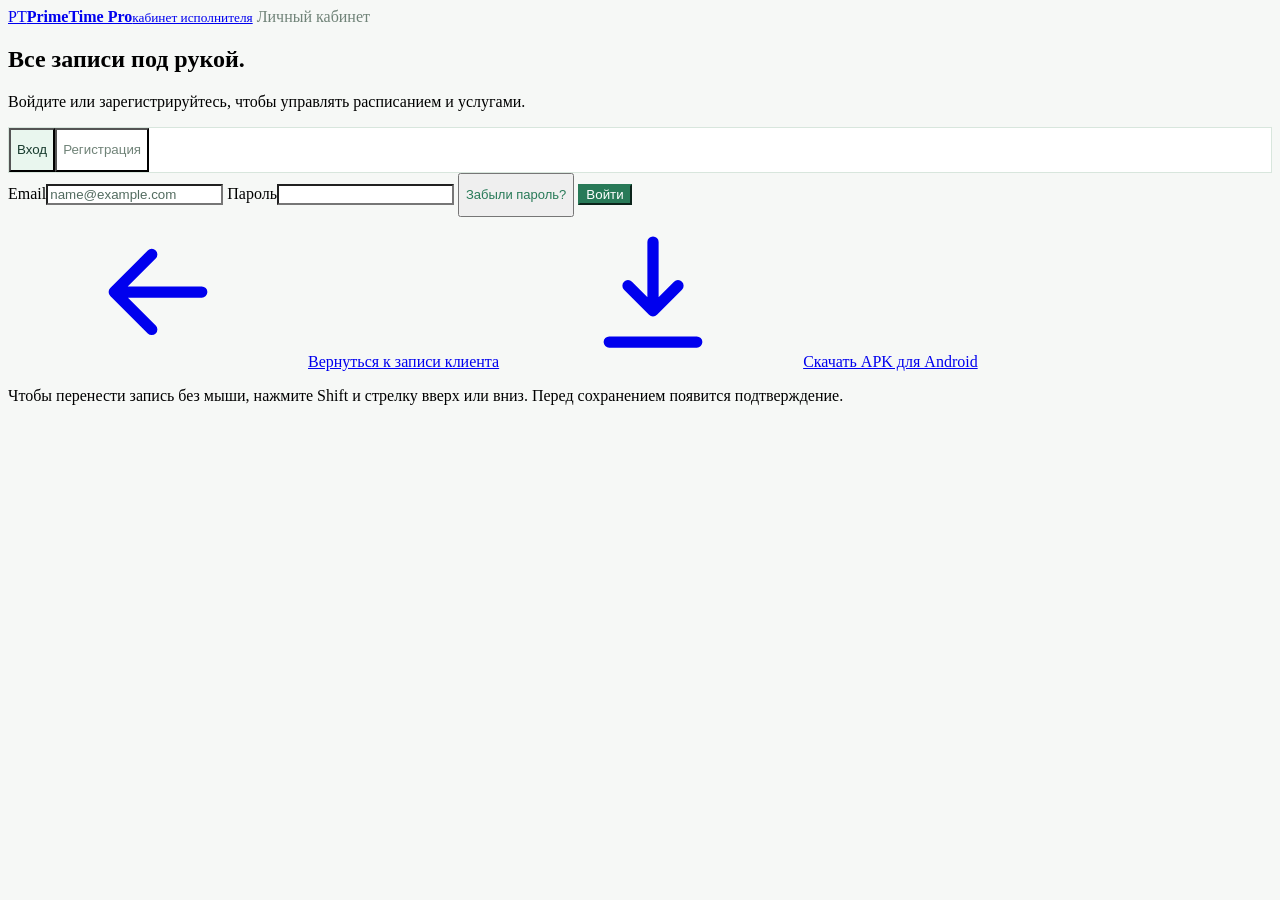
==== index.html @ a37f5227 "feat: publish independent PrimeTime Pro site" ====
<!doctype html>
<html lang="ru" class="requires-top-level provider-booting">
<head>
  <meta charset="utf-8">
  <meta name="viewport" content="width=device-width, initial-scale=1, viewport-fit=cover">
  <meta name="theme-color" content="#153c2c">
  <meta name="referrer" content="no-referrer">
  <meta http-equiv="Content-Security-Policy" content="default-src 'self'; script-src 'self'; connect-src 'self' https://cawexmmrqjvothcbgjxr.supabase.co wss://cawexmmrqjvothcbgjxr.supabase.co; img-src 'self' data: blob: https:; style-src 'self' 'unsafe-inline'; font-src 'self'; object-src 'none'; base-uri 'self'; form-action 'self'; worker-src 'self'; upgrade-insecure-requests">
  <meta name="description" content="Кабинет исполнителя онлайн-записи PrimeTime Pro.">
  <meta property="og:title" content="PrimeTime Pro — кабинет исполнителя">
  <meta property="og:description" content="Управляйте услугами, расписанием и записями клиентов.">
  <meta property="og:type" content="website">
  <meta property="og:image" content="https://primetime-pro.github.io/provider-og.png?v=1">
  <meta name="twitter:card" content="summary_large_image">
  <meta name="twitter:image" content="https://primetime-pro.github.io/provider-og.png?v=1">
  <title>PrimeTime Pro — кабинет исполнителя</title>
  <link rel="icon" href="provider-icon.svg?v=811" type="image/svg+xml">
  <link rel="manifest" href="manifest.webmanifest?v=1" type="application/manifest+json">
  <link rel="apple-touch-icon" href="provider-icon-192.png?v=811">
  <script src="pwa-install.js?v=811"></script>
  <meta name="mobile-web-app-capable" content="yes">
  <meta name="apple-mobile-web-app-capable" content="yes">
  <meta name="apple-mobile-web-app-title" content="PrimeTime Pro">
  <meta name="apple-mobile-web-app-status-bar-style" content="default">
  <link rel="stylesheet" href="styles.css?v=821">
  <link rel="stylesheet" href="messages-center.css?v=811">
  <link rel="stylesheet" href="finance-center.css?v=811">
  <link rel="stylesheet" href="utm-funnel.css?v=811">
  <link rel="stylesheet" href="onboarding.css?v=811">
  <link rel="stylesheet" href="service-presets.css?v=811">
  <link rel="stylesheet" href="visitor-presence.css?v=811">
  <link rel="stylesheet" href="subscription-pricing.css?v=811">
  <link rel="stylesheet" href="provider-theme-loft-modern.css?v=811">
  <link rel="stylesheet" href="provider-themes-signature.css?v=811">
  <link rel="stylesheet" href="provider-themes-calm.css?v=811">
  <link rel="stylesheet" href="provider-layout-responsive.css?v=811">
  <link rel="stylesheet" href="provider-ux.css?v=821">
  <link rel="stylesheet" href="provider-service-actions.css?v=811">
  <link rel="stylesheet" href="provider-header.css?v=811">
  <link rel="stylesheet" href="client-themes.css?v=811">
  <link rel="stylesheet" href="provider-themes-wildlife.css?v=811">
  <link rel="stylesheet" href="settings-nav-scroll.css?v=811">
  <link rel="stylesheet" href="settings-smart-search.css?v=811">
  <link rel="stylesheet" href="provider-help-workspace.css?v=811">
  <link rel="stylesheet" href="contextual-help.css?v=811">
  <link rel="stylesheet" href="settings-mobile-minimalism.css?v=811">
  <template data-provider-feature="share"><link rel="stylesheet" href="free-slots-compact.css?v=811"></template>
  <link rel="stylesheet" href="client-records.css?v=811">
  <link rel="stylesheet" href="benefit-lifecycle.css?v=811">
  <link rel="stylesheet" href="provider-integrations.css?v=811">
  <link rel="stylesheet" href="client-results.css?v=811">
  <template data-provider-feature="scanner"><link rel="stylesheet" href="code-scanner.css?v=811"></template>
  <link rel="stylesheet" href="provider-theme-noir-safari.css?v=811">
</head>
<body class="provider-body">
  <div class="ambient ambient-left"></div><div class="ambient ambient-right"></div>
  <section class="provider-boot-screen" id="providerBoot" role="status" aria-live="polite" aria-label="Открываем кабинет">
    <span class="provider-boot-mark" aria-hidden="true">PT</span>
    <strong>Открываем кабинет</strong>
    <small>Проверяем безопасный вход…</small>
    <i aria-hidden="true"></i>
  </section>

  <main class="provider-main">
    <section class="auth-card" id="authCard" hidden>
      <a class="brand" href="./" aria-label="PrimeTime Pro — кабинет исполнителя"><span class="brand-mark">PT</span><span><strong>PrimeTime Pro</strong><small>кабинет исполнителя</small></span></a>
      <span class="status" id="authBadge"><i></i> Личный кабинет</span>
      <h1 id="authTitle">Все записи под рукой.</h1>
      <p id="authDescription">Войдите или зарегистрируйтесь, чтобы управлять расписанием и услугами.</p>
      <div class="auth-tabs" id="authTabs"><button class="active" type="button" data-auth-tab="login">Вход</button><button type="button" data-auth-tab="signup">Регистрация</button></div>
      <form id="loginForm" class="auth-form" aria-labelledby="authTitle" aria-describedby="authDescription loginError">
        <label>Email<input id="loginEmail" type="email" autocomplete="email" placeholder="name@example.com" aria-describedby="loginError" required></label>
        <label>Пароль<input id="loginPassword" type="password" autocomplete="current-password" minlength="6" aria-describedby="loginError" required></label>
        <button class="forgot-password-button" id="forgotPasswordButton" type="button">Забыли пароль?</button>
        <p class="form-error" id="loginError" role="alert" aria-atomic="true" hidden></p><button class="primary" type="submit">Войти</button>
        <div id="providerSocialOptions" hidden>
        <div class="auth-divider"><span>или через</span></div>
        <div class="social-auth-buttons" aria-label="Вход через внешний аккаунт">
          <button class="social-auth-button social-auth-telegram" type="button" data-social-auth-login data-social-auth-provider="telegram" disabled><span class="social-auth-mark">➤</span><strong>Telegram</strong><small data-social-auth-state>Не подключён</small></button>
          <button class="social-auth-button social-auth-vk" type="button" data-social-auth-login data-social-auth-provider="vk" disabled><span class="social-auth-mark">VK</span><strong>VK ID</strong><small data-social-auth-state>Не подключён</small></button>
          <button class="social-auth-button social-auth-yandex" type="button" data-social-auth-login data-social-auth-provider="yandex" disabled><span class="social-auth-mark">Я</span><strong>Яндекс ID</strong><small data-social-auth-state>Не подключён</small></button>
        </div>
        <p class="social-auth-hint" id="providerSocialAuthStatus">Перед первым входом привяжите нужный аккаунт в настройках кабинета.</p>
        </div>
        <div id="providerPhoneOptions" hidden>
        <div class="auth-divider"><span>или по номеру</span></div>
        <button class="auth-phone-button" id="showPhoneLoginButton" type="button" disabled>Проверяем вход по SMS…</button>
        </div>
      </form>
      <form id="providerPhoneLoginForm" class="auth-form phone-auth-form" hidden novalidate>
        <label>Номер телефона<input id="providerLoginPhone" type="tel" inputmode="tel" autocomplete="tel" placeholder="+7 (___) ___-__-__" maxlength="18" required></label>
        <div id="providerLoginCodeStep" hidden>
          <label>Код из SMS<input id="providerLoginCode" type="text" inputmode="numeric" autocomplete="one-time-code" pattern="[0-9]*" maxlength="6" placeholder="6 цифр" required></label>
          <p class="phone-auth-note" id="providerLoginSentTo"></p>
          <div class="phone-auth-actions"><button id="providerLoginResend" type="button">Отправить ещё раз</button><button id="providerLoginChangePhone" type="button">Изменить номер</button></div>
        </div>
        <p class="form-error" id="providerPhoneLoginError" role="alert" hidden></p>
        <button class="primary" id="providerPhoneLoginSubmit" type="submit">Получить код</button>
        <button class="auth-back-button" id="providerPhoneLoginBack" type="button"><svg class="ui-icon" aria-hidden="true"><use href="ui-icons.svg#icon-arrow-left"></use></svg><span>Войти по email</span></button>
      </form>
      <form id="signupForm" class="auth-form" aria-labelledby="authTitle" aria-describedby="authDescription signupError" hidden>
        <label>Ваше имя<input id="signupName" autocomplete="name" placeholder="Например, Анна" maxlength="80" aria-describedby="signupError" required></label>
        <label>Email<input id="signupEmail" type="email" autocomplete="email" placeholder="name@example.com" aria-describedby="signupError" required></label>
        <label>Пароль<input id="signupPassword" type="password" autocomplete="new-password" minlength="8" placeholder="Минимум 8 символов" aria-describedby="signupError" required></label>
        <p class="form-error" id="signupError" role="alert" aria-atomic="true" hidden></p><button class="primary" type="submit">Создать кабинет</button>
      </form>
      <form id="recoveryForm" class="auth-form" aria-labelledby="authTitle" aria-describedby="authDescription recoveryError" hidden>
        <label>Email исполнителя<input id="recoveryEmail" type="email" autocomplete="email" placeholder="name@example.com" aria-describedby="recoveryError" required></label>
        <p class="recovery-note">Мы отправим письмо со ссылкой для создания нового пароля.</p>
        <p class="form-error" id="recoveryError" role="alert" aria-atomic="true" hidden></p>
        <button class="primary" type="submit">Отправить ссылку</button>
        <button class="auth-back-button" type="button" data-back-to-login><svg class="ui-icon" aria-hidden="true"><use href="ui-icons.svg#icon-arrow-left"></use></svg><span>Вернуться ко входу</span></button>
      </form>
      <form id="resetPasswordForm" class="auth-form" aria-labelledby="authTitle" aria-describedby="authDescription resetPasswordError" hidden>
        <label>Новый пароль<input id="recoveryNewPassword" type="password" autocomplete="new-password" minlength="8" placeholder="Минимум 8 символов" aria-describedby="resetPasswordError" required></label>
        <label>Повторите новый пароль<input id="recoveryConfirmPassword" type="password" autocomplete="new-password" minlength="8" placeholder="Введите пароль ещё раз" aria-describedby="resetPasswordError" required></label>
        <p class="form-error" id="resetPasswordError" role="alert" aria-atomic="true" hidden></p>
        <button class="primary" type="submit">Сохранить новый пароль</button>
      </form>
      <div class="recovery-sent" id="recoverySent" hidden><span><svg class="ui-icon" aria-hidden="true"><use href="ui-icons.svg#icon-check"></use></svg></span><strong>Письмо отправлено</strong><p>Ссылка отправлена на <b id="recoverySentAddress"></b>. Если письма нет до 5 минут, проверьте папку «Спам» и правильность адреса.</p><button class="secondary-button" id="retryPasswordRecovery" type="button">Проверить адрес или отправить ещё раз</button><button class="auth-back-button" type="button" data-back-to-login>Вернуться ко входу</button></div>
      <div class="auth-footer-actions">
        <a class="back-to-booking" href="https://aladushka9180-droid.github.io/anatomy-trainer/minuta-online-booking/"><svg class="ui-icon" aria-hidden="true"><use href="ui-icons.svg#icon-arrow-left"></use></svg><span>Вернуться к записи клиента</span></a>
        <a class="provider-apk-download" href="https://github.com/aladushka9180-droid/anatomy-trainer/releases/latest/download/PrimeTime-Pro.apk" aria-label="Скачать PrimeTime Pro для Android"><svg class="ui-icon" aria-hidden="true"><use href="ui-icons.svg#icon-download"></use></svg><span>Скачать APK для Android</span></a>
      </div>
    </section>

    <section class="provider-app" id="dashboard" hidden>
      <aside class="provider-sidebar">
        <div class="brand provider-brand"><span class="provider-brand-copy"><a class="provider-product-signature-link" href="./" aria-label="PrimeTime Pro — кабинет исполнителя"><small class="provider-product-signature" aria-hidden="true"><span class="provider-product-name">PrimeTime</span><span class="provider-product-tier">Pro</span></small></a><button class="provider-business-name-action" id="editProviderBusinessName" type="button" data-provider-view="organization" data-edit-provider-business aria-label="Указать название бизнеса" title="Указать название бизнеса" disabled><strong id="providerBusinessName">Ваш бизнес</strong></button></span></div>
        <nav class="provider-nav" aria-label="Разделы кабинета">
          <span class="provider-nav-group-label">Работа</span>
          <button class="active" type="button" data-provider-view="bookings"><span class="nav-icon" aria-hidden="true"><svg class="ui-icon"><use href="ui-icons.svg#icon-grid"></use></svg></span><span>Записи</span></button>
          <button type="button" data-provider-view="clients"><span class="nav-icon" aria-hidden="true"><svg class="ui-icon"><use href="ui-icons.svg#icon-users"></use></svg></span><span>Клиенты</span></button>
          <button type="button" data-provider-view="messages"><span class="nav-icon" aria-hidden="true"><svg class="ui-icon"><use href="ui-icons.svg#icon-external"></use></svg></span><span>Сообщения</span></button>
          <button type="button" data-provider-view="notifications"><span class="nav-icon" aria-hidden="true"><svg class="ui-icon"><use href="ui-icons.svg#icon-bell"></use></svg></span><span>Уведомления</span><b id="notificationBadge" hidden>0</b></button>
          <button type="button" data-provider-view="waitlist"><span class="nav-icon" aria-hidden="true"><svg class="ui-icon"><use href="ui-icons.svg#icon-clock"></use></svg></span><span>Лист ожидания</span><b id="waitlistBadge" hidden>0</b></button>
          <span class="provider-nav-group-label">Управление</span>
          <button type="button" data-provider-view="schedule"><span class="nav-icon" aria-hidden="true"><svg class="ui-icon"><use href="ui-icons.svg#icon-clock"></use></svg></span><span>Рабочие часы</span></button>
          <button type="button" data-provider-view="services"><span class="nav-icon" aria-hidden="true"><svg class="ui-icon"><use href="ui-icons.svg#icon-spark"></use></svg></span><span>Услуги</span></button>
          <button type="button" data-provider-view="organization"><span class="nav-icon" aria-hidden="true"><svg class="ui-icon"><use href="ui-icons.svg#icon-users"></use></svg></span><span>Организация</span></button>
          <span class="provider-nav-group-label">Развитие</span>
          <button type="button" data-provider-view="analytics"><span class="nav-icon" aria-hidden="true"><svg class="ui-icon"><use href="ui-icons.svg#icon-chart"></use></svg></span><span>Статистика</span></button>
          <button type="button" data-provider-view="portfolio"><span class="nav-icon" aria-hidden="true"><svg class="ui-icon"><use href="ui-icons.svg#icon-image"></use></svg></span><span>Портфолио</span></button>
          <span class="provider-nav-group-label">Система</span>
          <button type="button" data-provider-view="feedback-inbox"><span class="nav-icon" aria-hidden="true"><svg class="ui-icon"><use href="ui-icons.svg#icon-info"></use></svg></span><span>Обращения</span></button>
          <button type="button" data-provider-view="settings"><span class="nav-icon" aria-hidden="true"><svg class="ui-icon"><use href="ui-icons.svg#icon-settings"></use></svg></span><span>Настройки</span></button>
        </nav>
        <div class="sidebar-bottom">
          <a class="provider-help-link" href="help/index.html" target="_blank" rel="noopener noreferrer"><svg class="ui-icon" aria-hidden="true"><use href="ui-icons.svg#icon-search"></use></svg><span>База знаний</span></a>
          <button class="provider-feedback-link" type="button" data-open-product-feedback hidden><svg class="ui-icon" aria-hidden="true"><use href="ui-icons.svg#icon-info"></use></svg><span>Помощь и обратная связь</span></button>
          <a class="provider-client-link" href="https://aladushka9180-droid.github.io/anatomy-trainer/minuta-online-booking/" target="_blank" rel="noopener noreferrer"><svg class="ui-icon" aria-hidden="true"><use href="ui-icons.svg#icon-external"></use></svg><span>Страница клиента</span></a>
          <div class="provider-user"><span class="user-avatar" id="userAvatar">М</span><div><strong id="sidebarName">Исполнитель</strong><small id="accountEmail"></small></div></div>
          <button class="logout-button" id="logoutButton" type="button">Выйти</button>
        </div>
      </aside>

      <div class="provider-workspace">
        <header class="provider-topbar">
          <div><small class="provider-current-moment"><span id="todayLabel">Сегодня</span><span class="provider-current-moment-separator" aria-hidden="true">·</span><time id="currentTimeLabel" datetime="">--:--</time><span class="provider-theme-ornament" aria-hidden="true"></span></small><h1 id="welcomeName" hidden style="display:none!important"></h1></div>
          <div class="provider-topbar-actions">
            <button class="sync-state is-checking" id="syncState" type="button" aria-live="polite" aria-label="Открыть журнал связи" aria-describedby="syncVerifiedAt"><i></i><span>Подключаемся…</span><small id="syncVerifiedAt">Сверка ещё не выполнена</small></button>
            <details class="provider-appearance-menu" id="providerAppearanceMenu">
              <summary aria-label="Оформление: светлый режим" title="Оформление"><svg class="ui-icon" aria-hidden="true"><use id="providerAppearanceIcon" href="ui-icons.svg?v=811#icon-sun"></use></svg><span class="provider-appearance-label">Оформление</span></summary>
              <div class="provider-appearance-popover">
                <div class="provider-appearance-heading"><small>Быстрый выбор</small><strong>Оформление</strong></div>
                <div class="provider-appearance-modes" role="group" aria-label="Режим оформления">
                  <button type="button" data-provider-color-mode="light" aria-label="Светлая тема Sage Studio" aria-pressed="true"><svg class="ui-icon" aria-hidden="true"><use href="ui-icons.svg?v=811#icon-sun"></use></svg><span>Sage</span></button>
                  <button type="button" data-provider-color-mode="dark" aria-label="Тёмная тема Midnight Navy" aria-pressed="false"><svg class="ui-icon" aria-hidden="true"><use href="ui-icons.svg?v=811#icon-moon"></use></svg><span>Midnight</span></button>
                  <button type="button" data-provider-color-mode="system" aria-label="Использовать режим устройства" aria-pressed="false"><svg class="ui-icon" aria-hidden="true"><use href="ui-icons.svg?v=811#icon-monitor"></use></svg><span>Система</span></button>
                </div>
                <div class="provider-appearance-current" aria-live="polite">
                  <span><small>Тема</small><strong id="providerAppearanceThemeName">Warm Beige</strong></span>
                  <span><small>Компоновка</small><strong id="providerAppearanceLayoutName">Мягкий минимализм</strong></span>
                </div>
                <button class="provider-appearance-settings-link" id="openProviderAppearanceSettings" type="button" aria-label="Открыть все темы и компоновки в настройках"><span>Все темы и компоновки</span><svg class="ui-icon" aria-hidden="true"><use href="ui-icons.svg#icon-arrow-right"></use></svg></button>
              </div>
            </details>
            <details class="provider-topbar-tools">
              <summary aria-label="Открыть дополнительные инструменты"><svg class="ui-icon" aria-hidden="true"><use href="ui-icons.svg#icon-more"></use></svg><span>Инструменты</span></summary>
              <div>
                <button class="voice-assistant-open" id="openVoiceAssistant" type="button" aria-label="Открыть помощника" data-compact-label="Помощник" aria-haspopup="dialog" aria-controls="voiceAssistantDialog"><svg class="ui-icon" aria-hidden="true"><use href="ui-icons.svg#icon-microphone"></use></svg><span>Помощник</span></button>
                <button class="topbar-client-link" id="openPrimeTime" type="button" aria-label="Управлять профилем в PrimeTime" data-compact-label="PrimeTime"><svg class="ui-icon" aria-hidden="true"><use href="ui-icons.svg#icon-external"></use></svg><span>Управлять профилем в PrimeTime</span></button>
                <button class="topbar-client-link provider-client-share" id="shareProviderClientPage" type="button" aria-label="Поделиться ссылкой для записи" data-compact-label="Поделиться ссылкой для записи" hidden><svg class="ui-icon" aria-hidden="true"><use href="ui-icons.svg#icon-external"></use></svg><span>Поделиться ссылкой для записи</span></button>
                <button class="free-slots-open-button" id="openFreeSlots" type="button" aria-label="Поделиться свободным временем" data-compact-label="Поделиться"><svg class="ui-icon" aria-hidden="true"><use href="ui-icons.svg#icon-external"></use></svg><span>Поделиться свободным временем</span></button>
                <button class="sync-tool-button" id="manualSyncButton" type="button" aria-label="Обновить данные" data-compact-label="Обновить"><svg class="ui-icon" aria-hidden="true"><use href="ui-icons.svg#icon-refresh"></use></svg><span>Обновить данные</span></button>
                <button class="desktop-app-install" id="desktopAppInstallButton" type="button" aria-label="Установить приложение" data-compact-label="Установить"><svg class="ui-icon" aria-hidden="true"><use href="ui-icons.svg#icon-download"></use></svg><span>Установить приложение</span></button>
              </div>
            </details>
          </div>
        </header>

        <section class="provider-view active" data-provider-panel="bookings">
          <div class="view-title schedule-view-title"><div><span>Журнал записей</span><div class="schedule-title-line"><h2 tabindex="-1">Расписание</h2><div class="dashboard-summary" aria-label="Сводка записей"><div><strong id="todayBookingsCount">0</strong><span id="todayBookingsLabel">записей сегодня</span></div><i></i><div><strong id="tomorrowBookingsCount">0</strong><span id="tomorrowBookingsLabel">записей завтра</span></div><i></i><div><strong id="newBookingsCount">0</strong><span id="upcomingBookingsLabel">записей впереди</span></div></div></div></div><div class="view-title-actions"><button class="primary compact-button" id="newBookingButton" type="button" aria-label="Новая запись" data-compact-label="Новая запись"><svg class="ui-icon" aria-hidden="true"><use href="ui-icons.svg#icon-plus"></use></svg><span>Новая запись</span></button></div></div>
          <section class="booking-demo-notice" id="bookingDemoNotice" aria-live="polite" hidden><div><strong>Демо-записи по дням</strong><span>Учебные клиенты и визиты из демо-статистики. Просмотр не изменяет ваши настоящие записи.</span></div><button class="secondary-button compact-button" id="showOwnBookings" type="button">Вернуться к моим записям</button></section>
          <section class="provider-day-focus" id="providerDayFocus" aria-live="polite" hidden>
            <div><small id="providerDayFocusLabel">Ближайшая запись</small><strong id="providerDayFocusTitle"></strong><span id="providerDayFocusDetails"></span></div>
            <button class="secondary-button compact-button" id="providerDayFocusOpen" type="button">Открыть</button>
          </section>
          <section class="offline-booking-queue" id="offlineBookingQueuePanel" aria-live="polite" hidden>
            <div class="offline-booking-queue-head"><div><strong>Сохранено на устройстве</strong><span id="offlineBookingQueueStatus" role="status"></span></div><button class="secondary-button compact-button" id="retryOfflineBookings" type="button" hidden>Повторить</button></div>
            <div class="offline-booking-queue-list" id="offlineBookingQueueList"></div>
            <details class="offline-booking-details"><summary>Как это работает</summary><small class="offline-booking-privacy">Запись отправится автоматически после подключения. Имя и телефон временно хранятся только на этом устройстве и удаляются после синхронизации или выхода. Через 7 дней потребуется ручное подтверждение.</small></details>
          </section>
          <section class="schedule-card">
            <div class="team-calendar-toolbar" id="teamCalendarToolbar" hidden>
              <div class="team-calendar-mode" role="group" aria-label="Режим календаря">
                <button class="active" type="button" data-calendar-mode="personal" aria-pressed="true">Мои записи</button>
                <button type="button" data-calendar-mode="team" aria-pressed="false">Расписание команды</button>
              </div>
              <fieldset class="team-calendar-filters" id="teamCalendarFilters" hidden>
                <legend class="sr-only">Фильтры командного календаря</legend>
                <label><span>Филиал</span><select id="teamCalendarLocation" aria-label="Филиал командного календаря"></select></label>
                <label><span>Специалист</span><select id="teamCalendarPerformer" aria-label="Специалист командного календаря"></select></label>
                <label id="teamCalendarResourceField" hidden><span>Ресурс</span><select id="teamCalendarResource" aria-label="Ресурс командного календаря"></select></label>
              </fieldset>
              <div class="team-calendar-density" id="teamCalendarDensity" role="group" aria-label="Плотность командного календаря" hidden>
                <button class="active" type="button" data-team-density="compact" aria-pressed="true">Компактно</button>
                <button type="button" data-team-density="detailed" aria-pressed="false">Подробно</button>
              </div>
              <span class="team-calendar-status" id="teamCalendarStatus" role="status" aria-live="polite"></span>
            </div>
            <div class="schedule-context">
            <div class="date-navigation" aria-label="Навигация по расписанию">
              <div class="calendar-view-toggle" role="group" aria-label="Период календаря">
                <button class="active" type="button" data-calendar-view="day" aria-pressed="true">День</button>
                <button type="button" data-calendar-view="week" aria-pressed="false">Неделя</button>
                <button type="button" data-calendar-view="month" aria-pressed="false">Месяц</button>
              </div>
              <button class="date-nav-button" type="button" data-date-shift="-1" aria-label="Показать предыдущий день"><svg class="ui-icon" aria-hidden="true"><use href="ui-icons.svg#icon-arrow-left"></use></svg><span>Предыдущий</span></button>
              <button class="date-today-button" type="button" data-date-today aria-label="Вернуться к моим записям на сегодня">Сегодня</button>
              <label class="schedule-date-picker"><span class="sr-only">Календарь</span><svg class="ui-icon" aria-hidden="true"><use href="ui-icons.svg#icon-calendar"></use></svg><input id="scheduleDatePicker" type="date" aria-label="Выбрать дату в календаре"></label>
              <button class="date-nav-button" type="button" data-date-shift="1" aria-label="Показать следующий день"><span>Следующий</span><svg class="ui-icon" aria-hidden="true"><use href="ui-icons.svg#icon-arrow-right"></use></svg></button>
            </div>
            <div class="date-strip-frame">
              <button class="date-strip-shift" type="button" data-date-shift="-1" aria-label="Предыдущий день"><svg class="ui-icon" aria-hidden="true"><use href="ui-icons.svg#icon-arrow-left"></use></svg></button>
              <div class="date-strip" id="dateStrip" role="group" aria-label="Выбор даты"></div>
              <button class="date-strip-shift" type="button" data-date-shift="1" aria-label="Следующий день"><svg class="ui-icon" aria-hidden="true"><use href="ui-icons.svg#icon-arrow-right"></use></svg></button>
            </div>
            <div class="schedule-toolbar">
              <div><strong id="selectedDateTitle">Сегодня</strong><span id="selectedDateSummary">Записей нет</span></div>
              <div class="schedule-controls">
                <div class="journal-mode-toggle" role="group" aria-label="Вид журнала"><button class="active" type="button" data-journal-mode="timeline" aria-label="Временная лента" title="Лента" aria-pressed="true"><svg class="ui-icon" aria-hidden="true"><use href="ui-icons.svg#icon-clock"></use></svg><span>Лента</span></button><button type="button" data-journal-mode="list" aria-label="Компактный список" title="Список" aria-pressed="false"><svg class="ui-icon" aria-hidden="true"><use href="ui-icons.svg#icon-list"></use></svg><span>Список</span></button></div>
                <div class="booking-filters" role="group" aria-label="Какие записи показать"><button class="active" type="button" data-filter="day" aria-pressed="true">Выбранный день</button><button type="button" data-filter="upcoming" aria-pressed="false">Будущие</button><button type="button" data-filter="all" aria-pressed="false">Все записи</button></div>
              </div>
            </div>
            </div>
            <div class="schedule-workspace">
            <div class="booking-query-tools" id="bookingQueryTools" hidden>
              <button class="booking-analytics-filter-chip" id="bookingAnalyticsFilterChip" type="button" hidden></button>
              <label class="booking-search"><span class="sr-only">Найти запись</span><svg class="ui-icon" aria-hidden="true"><use href="ui-icons.svg#icon-search"></use></svg><input id="bookingSearch" type="search" autocomplete="off" placeholder="Имя, телефон или услуга"></label>
              <label class="booking-status-filter"><span>Статус</span><select id="bookingStatusFilter" aria-label="Фильтр записей по статусу"><option value="all">Все статусы</option><option value="new">Новые</option><option value="confirmed">Подтверждённые</option><option value="needs-result">Ожидают отметки</option><option value="visited">Состоявшиеся</option><option value="no-show">Не пришли</option><option value="cancelled">Отменённые</option><option value="block">Занятое время</option></select></label>
              <button class="booking-source-filter-chip" id="bookingSourceFilterChip" type="button" hidden aria-label="Сбросить фильтр по способу создания записи"></button>
              <button class="booking-query-reset" id="bookingQueryReset" type="button" hidden>Сбросить</button>
            </div>
            <div class="provider-bookings schedule-list" id="providerBookings"></div>
            </div>
          </section>
          <section class="panel group-events-panel" id="groupEventsPanel" hidden>
            <div class="group-events-panel-head"><div><small>События с местами</small><h2>Групповые сеансы</h2><p>Занятия и события у выбранного специалиста и филиала. Комментарий участника виден только команде.</p></div><button class="primary" id="newGroupEvent" type="button" data-group-booking-write><svg class="ui-icon" aria-hidden="true"><use href="ui-icons.svg#icon-plus"></use></svg><span>Создать событие</span></button></div>
            <div class="group-events-list" id="groupEventsList"></div>
          </section>
        </section>

        <section class="provider-view" data-provider-panel="clients" hidden>
          <div class="view-title"><div><span>Клиентская база</span><h2>Клиенты</h2></div><div class="view-title-actions"><span class="panel-count" id="clientsCount">0</span><button class="primary compact-button" type="button" data-create-empty-booking aria-label="Создать запись"><svg class="ui-icon" aria-hidden="true"><use href="ui-icons.svg#icon-plus"></use></svg><span>Новая запись</span></button></div></div>
          <p class="view-description">История посещений, заметки и быстрая повторная запись в одном месте.</p>
          <details class="panel client-import-panel" id="clientImportPanel" hidden>
            <summary><span><small>Перенос данных</small><strong>Импорт</strong></span><span class="client-fields-summary-action">Открыть <span aria-hidden="true">+</span></span></summary>
            <form id="clientImportForm" class="client-import-form">
              <p>Загрузите клиентскую базу или журнал записей из прежней системы. Тип файла и нужные данные определятся автоматически.</p>
              <div class="client-import-kinds" aria-label="Что можно перенести">
                <article><strong>Только клиенты</strong><span>Достаточно имени и телефона. Карточки появятся без прошлых визитов.</span></article>
                <article><strong>Клиенты и прошлый график</strong><span>Нужен журнал с датой, временем, услугой и продолжительностью каждого визита.</span></article>
              </div>
              <details class="client-import-guide">
                <summary>Как подготовить файл</summary>
                <ol>
                  <li>В прежней программе откройте журнал или историю записей.</li>
                  <li>Выберите прошедший период и экспортируйте журнал в Excel.</li>
                  <li>Проверьте, что в файле есть дата, время, имя и телефон клиента, услуга и продолжительность.</li>
                  <li>Если весь период не выгружается одним файлом, загрузите несколько файлов по очереди — дубли будут пропущены.</li>
                </ol>
              </details>
              <label>Файл с клиентами или историей<input id="clientImportFile" type="file" accept=".xls,.xlsx,.csv,.tsv,.txt,application/vnd.ms-excel,application/vnd.openxmlformats-officedocument.spreadsheetml.sheet,text/csv,text/tab-separated-values"></label>
              <div class="client-contact-import"><button class="secondary-button" id="clientContactsImport" type="button" hidden>Выбрать из телефонной книги</button><small>Телефонная книга открывается только по нажатию. Вы сами выбираете контакты, после чего увидите предпросмотр; ничего не импортируется автоматически.</small></div>
              <section class="client-import-preview" id="clientImportMapping" hidden>
                <strong>Укажите нужные столбцы</strong>
                <p>Не удалось автоматически определить имя или телефон. Выберите соответствующие столбцы из файла.</p>
                <div class="form-row"><label>Имя клиента<select id="clientImportNameColumn"></select></label><label>Телефон<select id="clientImportPhoneColumn"></select></label></div>
                <button class="secondary-button" id="clientImportApplyMapping" type="button">Проверить файл</button>
              </section>
              <small id="clientImportHistory">Импортов пока не было</small>
              <details class="client-transfer-tools" id="clientTransferTools" hidden>
                <summary><span><small>Копия и безопасная отмена</small><strong>Управление переносом</strong></span><span class="panel-count" id="clientTransferState">Нет операций</span></summary>
                <div class="client-transfer-tools-body">
                  <div class="client-transfer-export" id="clientTransferExport">
                    <label>Данные<select id="clientTransferExportKind"><option value="clients">Клиенты</option><option value="history">История визитов</option></select></label>
                    <label>Формат<select id="clientTransferExportFormat"><option value="csv">CSV для таблиц</option><option value="json">JSON для архива</option></select></label>
                    <button class="secondary-button" id="clientTransferExportButton" type="button">Скачать копию</button>
                    <small>Выгрузка содержит персональные данные. Храните файл в защищённом месте.</small>
                  </div>
                  <div class="client-transfer-rollback" id="clientTransferRollback" hidden>
                    <div><strong id="clientTransferRollbackTitle">Последний перенос можно отменить</strong><small>Отмена доступна, пока перенесённые записи не были изменены позже.</small></div>
                    <button class="secondary-button danger" id="clientTransferRollbackButton" type="button">Отменить перенос</button>
                  </div>
                </div>
              </details>
              <div class="client-import-preview" id="clientImportPreview" hidden><strong id="clientImportPreviewSummary"></strong><ul id="clientImportPreviewList"></ul><button class="primary" id="clientImportSubmit" type="submit">Импортировать клиентов</button></div>
              <p class="client-import-help">Поддерживаются журналы Excel 97–2003 (.xls), Excel (.xlsx), CSV, TSV и TXT до 12 МБ. История появится в карточках клиентов и статистике; дубли будут пропущены.</p>
            </form>
          </details>
          <details class="panel client-fields-settings" id="clientFieldsSettings" hidden>
            <summary><span><small>Карточка организации</small><strong>Дополнительные поля клиента</strong></span><span class="client-fields-summary-action">Настроить <span aria-hidden="true">+</span></span></summary>
            <div class="client-fields-settings-body">
              <label class="settings-check client-fields-toggle"><span><strong>Использовать дополнительные поля</strong><small>Добавляет нужные сведения в карточку клиента.</small></span><input id="clientFieldsEnabled" type="checkbox" role="switch"></label>
              <div class="client-fields-toolbar"><span><strong>Поля</strong><small id="clientFieldDefinitionsCount">Пока нет</small></span><button class="secondary-button" id="showClientFieldForm" type="button">Добавить поле</button></div>
              <div class="organization-list" id="clientFieldDefinitionsList"></div>
              <form id="clientFieldDefinitionForm" class="client-field-definition-form" hidden>
                <div class="client-field-form-heading"><div><small>Новое поле</small><strong>Что нужно хранить?</strong></div><button id="cancelClientFieldForm" type="button" aria-label="Закрыть форму">×</button></div>
                <div class="form-row"><label>Название<input id="clientFieldLabel" maxlength="80" required placeholder="Например, Аллергии"></label><label>Ключ<input id="clientFieldKey" maxlength="40" pattern="[a-z][a-z0-9_]{1,39}" required placeholder="allergies"></label></div>
                <div class="form-row"><label>Тип<select id="clientFieldType"><option value="text">Короткий текст</option><option value="textarea">Комментарий</option><option value="number">Число</option><option value="date">Дата</option><option value="boolean">Переключатель</option><option value="select">Список</option></select></label><label>Порядок<input id="clientFieldSort" type="number" min="-1000" max="1000" value="0"></label></div>
                <label id="clientFieldOptionsField" hidden>Варианты через запятую<input id="clientFieldOptions" maxlength="1000" placeholder="Например: Да, Нет, Неизвестно"></label>
                <label class="settings-check client-field-required"><input id="clientFieldRequired" type="checkbox"><span><strong>Обязательное поле</strong><small>Без него дополнительные данные не сохранятся.</small></span></label>
                <button class="primary" type="submit">Сохранить поле</button>
              </form>
            </div>
          </details>
          <div class="clients-layout" id="clientsLayout">
            <section class="panel clients-directory">
              <label class="client-search"><span class="sr-only">Найти клиента</span><input id="clientSearch" type="search" autocomplete="off" placeholder="Имя или телефон"><svg class="ui-icon" aria-hidden="true"><use href="ui-icons.svg#icon-search"></use></svg></label>
              <div id="clientDirectoryFilters"></div>
              <div data-contextual-help data-help-label="Как найти клиента?" data-help-slug="client-search-filters" data-help-question="Объясни поиск, фильтры и сортировку клиентов и почему клиент может не отображаться."></div>
              <div class="clients-list" id="clientsList"></div>
            </section>
            <section class="panel client-profile">
              <button class="client-profile-back" id="clientProfileBack" type="button"><svg class="ui-icon" aria-hidden="true"><use href="ui-icons.svg#icon-arrow-left"></use></svg><span>Назад к клиентам</span></button>
              <div class="client-profile-empty" id="clientProfileEmpty"><span><svg class="ui-icon" aria-hidden="true"><use href="ui-icons.svg#icon-user"></use></svg></span><strong>Выберите клиента</strong><small>Откроются контакты, история и заметки.</small></div>
              <div id="clientProfileContent" hidden>
                <div class="client-profile-head">
                  <div class="client-profile-orbit" id="clientProfileOrbit" style="--client-level-progress:0turn" role="img" aria-label="Уровень клиента пока не определён">
                    <div class="client-avatar-control client-profile-avatar-control"><span class="client-avatar" id="clientAvatar">К</span><label class="client-avatar-picker client-profile-avatar-picker" aria-label="Добавить или сменить фото клиента"><input id="clientAvatarInput" type="file" accept="image/jpeg,image/png,image/webp" data-client-avatar-input><span><svg class="ui-icon" aria-hidden="true"><use href="ui-icons.svg#icon-image"></use></svg></span></label><button class="client-avatar-remove" id="clientAvatarRemove" type="button" data-remove-client-avatar="" aria-label="Удалить фото клиента" hidden><svg class="ui-icon" aria-hidden="true"><use href="ui-icons.svg#icon-close"></use></svg></button></div>
                    <span class="client-orbit-jewel" aria-hidden="true"><svg class="ui-icon"><use href="ui-icons.svg#icon-crown"></use></svg></span>
                  </div>
                  <div class="client-profile-identity"><small>Карточка клиента</small><h3 id="clientName">Клиент</h3><div class="client-relationship-status"><strong id="clientRelationshipTitle">Новый клиент</strong><span id="clientRelationshipLevel"></span></div><div id="clientProfileBadges"></div></div>
                  <div class="client-profile-contact"><a id="clientPhone" href="tel:">Телефон</a><button id="clientCopyPhone" type="button" aria-label="Скопировать номер телефона" title="Скопировать номер">Копировать</button></div>
                  <span class="client-online-block-badge" id="clientOnlineBlockBadge" hidden><svg class="ui-icon" aria-hidden="true"><use href="ui-icons.svg#icon-lock"></use></svg> Онлайн-запись заблокирована</span>
                  <div class="client-profile-primary-actions" aria-label="Действия с клиентом">
                    <button class="primary client-quick-repeat" id="clientQuickRepeat" type="button" data-quick-repeat-client><svg class="ui-icon" aria-hidden="true"><use href="ui-icons.svg#icon-plus"></use></svg><span>Записать клиента</span></button>
                    <button class="secondary-button" id="clientContactButton" type="button" aria-haspopup="dialog"><svg class="ui-icon" aria-hidden="true"><use href="ui-icons.svg#icon-telegram"></use></svg><span>Связаться</span></button>
                    <button class="secondary-button" id="clientCommerceSale" type="button" data-commerce-client-sale hidden><svg class="ui-icon" aria-hidden="true"><use href="ui-icons.svg#icon-plus"></use></svg><span>Продать</span></button>
                    <button class="secondary-button client-more-action" id="clientMoreButton" type="button" aria-haspopup="dialog" aria-label="Дополнительно" hidden><svg class="ui-icon" aria-hidden="true"><use href="ui-icons.svg#icon-more"></use></svg><span>Дополнительно</span></button>
                  </div>
                </div>
                <div data-contextual-help data-help-label="Что есть в карточке?" data-help-slug="client-card-notes-and-labels" data-help-question="Объясни данные карточки клиента, метки, заметки, историю, приватные материалы и блокировку онлайн-записи."></div>
                <div class="client-summary">
                  <article><span class="client-summary-icon" aria-hidden="true"><svg class="ui-icon"><use href="ui-icons.svg#icon-check"></use></svg></span><div><strong id="clientVisits">0</strong><small>визитов</small></div></article>
                  <article><span class="client-summary-icon" aria-hidden="true"><svg class="ui-icon"><use href="ui-icons.svg#icon-chart"></use></svg></span><div><strong id="clientSpent">0 ₽</strong><small>получено</small></div></article>
                  <article><span class="client-summary-icon" aria-hidden="true"><svg class="ui-icon"><use href="ui-icons.svg#icon-calendar"></use></svg></span><div><strong id="clientLastVisit">—</strong><small>последний визит</small></div></article>
                  <article class="client-summary-next"><span class="client-summary-icon" aria-hidden="true"><svg class="ui-icon"><use href="ui-icons.svg#icon-clock"></use></svg></span><div><strong id="clientNext">Нет</strong><small id="clientNextLabel">следующая запись</small><span id="clientNextDetails">Будущих записей нет</span></div></article>
                </div>
                <section class="client-milestone-card" id="clientMilestoneCard" aria-labelledby="clientMilestoneTitle">
                  <span class="client-milestone-icon" aria-hidden="true"><svg class="ui-icon"><use href="ui-icons.svg#icon-star"></use></svg></span>
                  <div><small id="clientMilestoneTitle">Уровень отношений</small><strong id="clientMilestoneText">До первого визита — 1 визит</strong><span>Учитываются только завершённые визиты</span></div>
                  <i id="clientMilestoneProgress" role="progressbar" aria-label="Прогресс уровня отношений" aria-valuemin="0" aria-valuemax="100" aria-valuenow="0"><b></b></i>
                </section>
                <section class="client-reliability-card" id="clientReliabilityCard" role="status" hidden>
                  <span aria-hidden="true"><svg class="ui-icon"><use href="ui-icons.svg#icon-alert"></use></svg></span>
                  <div><strong id="clientReliabilityTitle">Обратите внимание</strong><small id="clientReliabilityText"></small></div>
                </section>
                <section class="client-birthday-info" id="clientBirthdayInfo" hidden><span class="client-birthday-icon" aria-hidden="true"><svg class="ui-icon"><use href="ui-icons.svg#icon-calendar"></use></svg></span><div><small>День рождения</small><strong id="clientBirthdayDisplay">Не указано</strong></div><button id="clientBirthdayEdit" type="button">Указать</button></section>
                <p class="client-debt-status" id="clientDebtStatus" hidden>Подтверждённый долг по завершённым визитам <strong id="clientDebt">0 ₽</strong></p>
                <nav class="client-profile-tabs" role="tablist" aria-label="Разделы карточки клиента">
                  <button id="clientProfileTabHistory" type="button" role="tab" class="is-active" data-client-profile-jump="history" aria-selected="true" aria-controls="clientProfilePanelHistory" tabindex="0">История</button>
                  <button id="clientProfileTabServices" type="button" role="tab" data-client-profile-jump="services" aria-selected="false" aria-controls="clientProfilePanelServices" tabindex="-1">Услуги</button>
                  <button id="clientProfileTabNotes" type="button" role="tab" data-client-profile-jump="notes" aria-selected="false" aria-controls="clientProfilePanelNotes" tabindex="-1">Заметки</button>
                  <button id="clientProfileTabFiles" type="button" role="tab" data-client-profile-jump="files" aria-selected="false" aria-controls="clientProfilePanelFiles" tabindex="-1">Файлы</button>
                </nav>
                <div class="client-profile-tabpanels">
                  <section class="client-profile-tabpanel" id="clientProfilePanelHistory" role="tabpanel" aria-labelledby="clientProfileTabHistory" data-client-profile-panel="history">
                    <section class="client-benefit-lifecycle" id="clientBenefitLifecycle" hidden><div class="resource-subhead"><div><small>Срок, остаток и все действия</small><strong id="clientBenefitLifecycleTitle">Абонементы и сертификаты</strong></div></div><div id="clientBenefitLifecycleList"></div></section>
                    <section class="client-commerce-history" id="clientCommerceHistory" hidden><div class="resource-subhead"><div><small>Оплаченные позиции</small><strong id="clientCommerceHistoryTitle">Продажи клиента</strong></div></div><div id="clientCommerceHistoryList"></div></section>
                    <div id="clientRecords" hidden></div>
                  </section>
                  <section class="client-profile-tabpanel" id="clientProfilePanelServices" role="tabpanel" aria-labelledby="clientProfileTabServices" data-client-profile-panel="services" hidden>
                    <section class="client-favorite-services" id="clientFavoriteServices" aria-labelledby="clientFavoriteServicesTitle" hidden>
                      <strong id="clientFavoriteServicesTitle">Любимые услуги</strong>
                      <div id="clientFavoriteServicesList"></div>
                    </section>
                    <p class="client-profile-tab-empty">Любимые услуги появятся после завершённых визитов.</p>
                  </section>
                  <section class="client-profile-tabpanel" id="clientProfilePanelNotes" role="tabpanel" aria-labelledby="clientProfileTabNotes" data-client-profile-panel="notes" hidden>
                    <details class="client-disclosure client-preferences-disclosure" id="clientPreferencesDisclosure">
                      <summary><span>Предпочтения и метки</span><small id="clientPreferencesPreview">Метки и заметка</small></summary>
                      <section class="client-labels-panel" aria-labelledby="clientLabelsTitle">
                        <div class="client-labels-heading"><div><small>Видно только вам</small><strong id="clientLabelsTitle">Метки клиента</strong></div><span id="clientAutomaticLabel"></span></div>
                        <div class="client-label-options">
                          <label class="client-label-option label-favorite"><input id="clientLabelFavorite" type="checkbox"><span><svg class="ui-icon" aria-hidden="true"><use href="ui-icons.svg#icon-heart"></use></svg></span><strong>Любимый</strong></label>
                          <label class="client-label-option label-vip"><input id="clientLabelVip" type="checkbox"><span><svg class="ui-icon" aria-hidden="true"><use href="ui-icons.svg?v=811#icon-crown"></use></svg></span><strong>VIP</strong></label>
                          <label class="client-label-option label-attention"><input id="clientLabelAttention" type="checkbox"><span><svg class="ui-icon" aria-hidden="true"><use href="ui-icons.svg#icon-shield-alert"></use></svg></span><strong>Внимание</strong></label>
                        </div>
                        <label class="client-attention-reason" id="clientFavoriteNoteField" hidden>Что нравится клиенту<textarea id="clientFavoriteNote" maxlength="500" rows="2" placeholder="Например, любимая музыка или привычный формат визита"></textarea></label>
                        <label class="client-attention-reason" id="clientVipNoteField" hidden>Пожелания и условия<textarea id="clientVipNote" maxlength="500" rows="2" placeholder="Например, индивидуальные пожелания или условия"></textarea></label>
                        <label class="client-attention-reason" id="clientAttentionReasonField" hidden>Причина<textarea id="clientAttentionReason" maxlength="500" rows="2" placeholder="Например, нужна предоплата или часто опаздывает"></textarea></label>
                        <p class="form-error" id="clientLabelsError" hidden></p>
                        <span class="client-labels-autosave" id="clientLabelsSaveStatus" role="status" aria-live="polite">Сохраняются автоматически</span>
                      </section>
                      <label class="client-note-label">Заметка<textarea id="clientNote" maxlength="1000" rows="4" placeholder="Предпочтения, важные детали или пожелания клиента"></textarea></label>
                      <button class="secondary-button client-note-save" id="saveClientNote" type="button">Сохранить заметку</button>
                    </details>
                    <section class="client-custom-fields" id="clientCustomFields" hidden>
                      <div><small>Карточка организации</small><strong>Дополнительные данные</strong></div>
                      <form id="clientCustomFieldsForm"></form>
                    </section>
                  </section>
                  <section class="client-profile-tabpanel" id="clientProfilePanelFiles" role="tabpanel" aria-labelledby="clientProfileTabFiles" data-client-profile-panel="files" hidden>
                    <details class="client-disclosure client-results-disclosure" id="clientResultsDisclosure">
                      <summary><span>Результаты визитов</span><small id="clientResultsSummary">Проверяем доступ…</small></summary>
                      <div class="client-results-body"><button class="client-results-add" type="button" data-client-results-add hidden>+ Добавить результат</button><div class="client-results-status" role="status" aria-live="polite"></div><div class="client-results-list" id="clientResultsList"></div><button class="client-results-more" type="button" data-client-results-more hidden>Все результаты</button></div>
                    </details>
                    <p class="client-profile-tab-empty">Здесь будут фотографии и документы клиента.</p>
                  </section>
                </div>
                <details class="client-disclosure batch-booking-composer" id="batchBookingComposer" hidden>
                  <summary><span>Несколько произвольных дат</span><small>Создать пакет записей</small></summary>
                  <form id="batchBookingForm" class="batch-booking-form">
                    <p>Клиент: <strong id="batchBookingClientName">Клиент</strong>. Все окна проверяются вместе: если хотя бы одно недоступно, не создастся ни одной записи.</p>
                    <div class="repeat-booking-fields"><label>Филиал<select id="batchBookingLocation" required></select></label><label>Услуга и специалист<select id="batchBookingService" required></select></label></div>
                    <label>Общий комментарий<textarea id="batchBookingComment" maxlength="500" rows="2" placeholder="Добавится ко всем визитам"></textarea></label>
                    <div class="batch-booking-heading"><strong>Даты и время</strong><span id="batchBookingCount">2 из 12</span></div>
                    <div class="batch-booking-rows" id="batchBookingRows"></div>
                    <button class="secondary-button batch-booking-add" id="addBatchBookingRow" type="button" data-batch-booking-write>Добавить дату</button>
                    <p class="form-error" id="batchBookingError" role="alert" hidden></p>
                    <div class="batch-booking-result" id="batchBookingResult" role="status" aria-live="polite" hidden></div>
                    <button class="primary" id="createBatchBookings" type="submit" data-batch-booking-write>Создать весь пакет</button>
                  </form>
                </details>
                <dialog class="client-profile-dialog" id="clientContactDialog" aria-labelledby="clientContactTitle">
                  <div class="client-profile-dialog-head"><div><small>Контакты</small><h3 id="clientContactTitle">Связаться с клиентом</h3></div><button type="button" data-close-client-dialog aria-label="Закрыть">×</button></div>
                  <p class="client-profile-dialog-phone" id="clientContactPhone"></p>
                  <div class="client-contact-options">
                    <a id="clientCallLink" href="tel:">Позвонить</a>
                    <a id="clientWhatsappLink" href="#" target="_blank" rel="noopener noreferrer">WhatsApp</a>
                    <a id="clientTelegramLink" href="#">Telegram</a>
                    <button id="clientCopyPhoneMenu" type="button">Скопировать номер</button>
                  </div>
                </dialog>
                <dialog class="client-profile-dialog client-more-dialog" id="clientMoreDialog" aria-labelledby="clientMoreTitle">
                  <div class="client-profile-dialog-head"><div><small>Карточка клиента</small><h3 id="clientMoreTitle">Дополнительно</h3></div><button type="button" data-close-client-dialog aria-label="Закрыть">×</button></div>
                  <div class="client-more-options">
                    <button id="clientIdentityAction" type="button"><span>Имя и телефон</span><small>Изменить данные клиента</small></button>
                  </div>
                  <section class="client-restrictions" id="clientRestrictions" aria-labelledby="clientRestrictionsTitle" hidden>
                    <div class="client-restrictions-head"><span class="client-restrictions-icon" aria-hidden="true"><svg class="ui-icon"><use href="ui-icons.svg#icon-lock"></use></svg></span><div><strong id="clientRestrictionsTitle">Ограничения</strong><small id="clientBlockStatus">Онлайн-запись разрешена</small></div></div>
                    <button class="client-block-action" id="clientBlockAction" type="button"><span>Заблокировать онлайн-запись</span></button>
                    <p class="client-block-reason-summary" id="clientBlockReasonSummary" hidden></p>
                  </section>
                </dialog>
                <dialog class="client-profile-dialog client-identity-dialog" id="clientIdentityDialog" aria-labelledby="clientIdentityTitle">
                  <form id="clientIdentityForm">
                    <div class="client-profile-dialog-head"><div><small>Карточка клиента</small><h3 id="clientIdentityTitle">Имя и телефон</h3></div><button type="button" data-close-client-dialog aria-label="Закрыть">×</button></div>
                    <div class="client-identity-fields">
                      <label>Имя<input id="clientIdentityName" type="text" autocomplete="name" minlength="2" maxlength="80" required></label>
                      <label>Телефон<input id="clientIdentityPhone" type="tel" inputmode="tel" autocomplete="tel" maxlength="24" placeholder="+7 (___) ___-__-__" required></label>
                    </div>
                    <p class="client-identity-note" id="clientIdentityNote">Изменения применятся к карточке и записям клиента.</p>
                    <p class="form-error" id="clientIdentityError" hidden></p>
                    <div class="client-profile-dialog-actions"><button class="secondary-button" type="button" data-close-client-dialog>Отмена</button><button class="primary" type="submit">Сохранить</button></div>
                  </form>
                </dialog>
                <dialog class="client-profile-dialog client-birthday-dialog" id="clientBirthdayDialog" aria-labelledby="clientBirthdayTitle">
                  <form id="clientBirthdayForm">
                    <div class="client-profile-dialog-head"><div><small>Личные данные</small><h3 id="clientBirthdayTitle">День рождения</h3></div><button type="button" data-close-client-dialog aria-label="Закрыть">×</button></div>
                    <label>Дата рождения<input id="clientBirthdayInput" type="date"></label>
                    <div class="client-profile-dialog-actions"><button class="secondary-button" type="button" id="clientBirthdayClear">Удалить дату</button><button class="primary" type="submit">Сохранить</button></div>
                  </form>
                </dialog>
                <dialog class="client-profile-dialog client-block-dialog" id="clientBlockDialog" aria-labelledby="clientBlockTitle">
                  <div class="client-profile-dialog-head"><div><small>Онлайн-запись</small><h3 id="clientBlockTitle">Заблокировать клиента?</h3></div><button type="button" data-close-client-dialog aria-label="Закрыть">×</button></div>
                  <p id="clientBlockDescription">Клиент не сможет самостоятельно записаться в эту организацию. История и данные сохранятся, а сотрудник сможет создать запись вручную.</p>
                  <label class="client-block-reason" id="clientBlockReasonField">Причина <span>необязательно</span><textarea id="clientBlockReason" maxlength="500" rows="3" placeholder="Например, несколько записей без посещения"></textarea></label>
                  <p class="client-block-existing-reason" id="clientBlockExistingReason" hidden></p>
                  <div class="client-profile-dialog-actions"><button class="secondary-button" type="button" data-close-client-dialog>Отмена</button><button class="client-block-confirm" id="clientBlockConfirm" type="button">Заблокировать</button></div>
                </dialog>
              </div>
            </section>
          </div>
        </section>

        <section class="provider-view" data-provider-panel="messages" hidden>
          <div id="providerMessagesRoot" data-provider-messages-root><div class="message-center-loading" role="status"><i></i><span>Проверяем доступ к сообщениям…</span></div></div>
        </section>

        <section class="provider-view" data-provider-panel="notifications" hidden>
          <div class="view-title"><div><span>Связь с клиентами</span><h2>Уведомления</h2></div><div class="view-title-actions"><span class="notification-total" id="notificationCount">0</span><button class="secondary-button notification-settings-button" type="button" data-open-notification-templates>Настроить сообщения</button><button class="refresh-button" id="refreshNotifications" type="button" aria-label="Обновить уведомления"><svg class="ui-icon" aria-hidden="true"><use href="ui-icons.svg#icon-refresh"></use></svg></button></div></div>
          <p class="view-description">Важные изменения записей и состояние автоматической доставки.</p>
          <section class="panel notification-events-panel" aria-labelledby="importantNotificationsTitle">
            <div class="notification-toolbar"><div><small>Требует внимания</small><h3 id="importantNotificationsTitle">Важные события</h3><p>Новые действия клиентов и команды без рутинного шума.</p></div><button class="secondary-button notification-mark-all" id="markImportantEventsRead" type="button" hidden>Прочитать все</button></div>
            <div class="important-notification-list" id="importantNotificationList" aria-live="polite"><div class="loading-state compact"><i></i><span>Загружаем события…</span></div></div>
          </section>
          <section class="panel notification-queue-panel notification-primary-queue">
            <div class="notification-toolbar"><div><small>Исходящие</small><h3>Доставка</h3><p>Подготовленные напоминания и подтверждённые статусы отправки.</p></div><div class="notification-toolbar-actions"><button class="secondary-button notification-mark-all" id="markAllNotificationsSent" type="button" hidden>Отметить все</button><div class="notification-filters"><button class="active" type="button" data-notification-filter="pending">К отправке</button><button type="button" data-notification-filter="sent">Отправлено</button><button type="button" data-notification-filter="all">Все</button></div></div></div>
            <div class="notification-summary" aria-label="Сводка уведомлений">
              <div><strong id="notificationPendingCount">0</strong><span>непрочитано</span></div>
              <i></i><div><strong id="notificationSoonCount">0</strong><span>сегодня</span></div>
              <i></i><div><strong id="notificationSentCount">0</strong><span>ошибки доставки</span></div>
            </div>
            <div data-contextual-help data-help-label="Как это работает?" data-help-slug="notification-queue" data-help-question="Объясни безопасную ручную отправку сообщений и разницу между отметкой в PrimeTime Pro и подтверждённой доставкой."></div>
            <div class="notification-list" id="notificationList" aria-live="polite"></div>
          </section>
          <section class="panel unified-notification-panel smart-delivery-panel" id="unifiedNotificationPanel" aria-labelledby="smartDeliveryTitle" hidden>
            <div class="smart-delivery-head"><div><small>Автоматически</small><h3 id="smartDeliveryTitle">Умная доставка</h3><p>Одно событие, один разрешённый маршрут и понятный статус без дублей.</p></div><span class="panel-count" id="unifiedNotificationState">Выключена</span></div>
            <div class="smart-delivery-tabs" role="tablist" aria-label="Настройки умной доставки">
              <button class="active" type="button" role="tab" aria-selected="true" data-unified-tab="events">События</button>
              <button type="button" role="tab" aria-selected="false" data-unified-tab="channels">Каналы</button>
              <button type="button" role="tab" aria-selected="false" data-unified-tab="deliveries">Доставка</button>
            </div>
            <div class="resource-inline-error" id="unifiedNotificationUnavailable" hidden><div><strong>Центр каналов временно недоступен</strong><small id="unifiedNotificationUnavailableText"></small></div><button class="secondary-button" id="reloadUnifiedNotifications" type="button">Повторить</button></div>
            <div id="unifiedNotificationWorkspace" hidden>
              <section class="smart-delivery-page" role="tabpanel" data-unified-page="events">
                <label class="settings-check"><input id="unifiedNotificationsEnabled" type="checkbox"><span><strong>Автоматическая доставка</strong><small>Отправка начинается только по подключённым каналам и подтверждённым согласиям.</small></span></label>
                <div class="smart-delivery-plan-note"><strong>Тарифные ограничения пока не включены</strong><small>Внешняя стоимость SMS и WhatsApp всегда показывается отдельно до активации. Автопокупок и списаний нет.</small></div>
                <div class="smart-event-groups" id="unifiedNotificationEvents"></div>
              </section>
              <section class="smart-delivery-page" role="tabpanel" data-unified-page="channels" hidden>
                <div class="smart-channel-intro"><strong>Сначала предпочтение клиента, затем разрешённый резерв</strong><small>После подтверждённого успеха цепочка останавливается. Недоступные каналы нельзя включить.</small></div>
                <div class="unified-notification-channels" id="unifiedNotificationChannels"></div>
              </section>
              <section class="smart-delivery-page" role="tabpanel" data-unified-page="deliveries" hidden>
                <div class="smart-delivery-filters" role="group" aria-label="Фильтр доставок"><button class="active" type="button" data-unified-delivery-filter="attention">Внимание</button><button type="button" data-unified-delivery-filter="transit">В пути</button><button type="button" data-unified-delivery-filter="delivered">Доставлено</button><button type="button" data-unified-delivery-filter="all">Все</button></div>
                <div class="organization-audit-list smart-delivery-list" id="unifiedNotificationDeliveries"></div>
              </section>
              <div class="smart-delivery-savebar"><small id="unifiedNotificationSaveState" role="status" aria-live="polite">Изменений нет</small><button class="primary compact-button" id="saveUnifiedNotifications" type="button" disabled>Сохранить</button></div>
            </div>
          </section>
          <section class="panel notification-queue-panel" id="automaticNotificationPanel" hidden>
            <div class="notification-toolbar"><div><small>Автоматически</small><h3>Статус автодоставки</h3><p>Технические статусы каналов; ошибки остаются заметными.</p></div><span class="notification-total" id="automaticNotificationCount">Очередь обработана</span></div>
            <div class="notification-list" id="automaticNotificationList" aria-live="polite"></div>
          </section>
          <section class="panel notification-queue-panel visitor-notification-panel" id="visitorNotificationPanel" hidden>
            <div class="notification-toolbar"><div><small>В реальном времени</small><h3>Сейчас на сайте</h3></div><span class="notification-total" id="visitorNotificationCount">0 онлайн</span></div>
            <div class="notification-list" id="visitorNotificationList" aria-live="polite"></div>
          </section>
        </section>

        <section class="provider-view" data-provider-panel="waitlist" hidden>
          <div class="view-title"><div><h2>Лист ожидания</h2></div><span class="panel-count" id="waitlistCount" hidden>0</span></div>
          <p class="view-description">Заявки клиентов на занятые даты.</p>
          <section class="panel waitlist-panel"><div class="waitlist-provider-list" id="waitlistList"><div class="loading-state"><i></i><span>Загружаем заявки…</span></div></div></section>
        </section>

        <section class="provider-view" data-provider-panel="schedule" hidden>
          <div class="view-title"><div><span>Доступность</span><h2>Рабочие часы</h2></div><div class="schedule-save-actions"><small id="scheduleSaveState" role="status" aria-live="polite" hidden>Сохранено</small><button class="primary compact-button" id="saveSchedule" type="button" hidden disabled>Сохранить</button></div></div>
          <p class="view-description">Клиенты увидят только свободные интервалы внутри выбранных рабочих часов.</p>
          <div class="schedule-settings-layout">
            <section class="panel weekly-schedule-panel">
              <div class="schedule-section-summary"><small>Повторяющееся расписание</small><strong id="weeklyScheduleSummary">Загружаем расписание…</strong></div>
              <details class="schedule-week-editor" id="scheduleWeekEditor" open>
                <summary><span>Изменить обычную неделю</span><span class="schedule-disclosure-control" aria-hidden="true"><b></b><svg class="ui-icon"><use href="ui-icons.svg#icon-arrow-right"></use></svg></span></summary>
                <div class="schedule-week-editor-body">
              <section class="schedule-quick-setup" aria-labelledby="scheduleQuickTitle">
                <div class="schedule-quick-head">
                  <strong id="scheduleQuickTitle">Рабочие дни и часы</strong>
                  <span>Сначала выберите дни, затем время</span>
                </div>
                <div class="schedule-quick-presets" role="group" aria-label="Шаблон рабочих дней">
                  <button type="button" data-schedule-quick-preset="weekdays">Будни</button>
                  <button type="button" data-schedule-quick-preset="six-days">Пн–Сб</button>
                  <button type="button" data-schedule-quick-preset="daily">Все дни</button>
                  <button type="button" data-schedule-quick-preset="custom">Свои дни</button>
                </div>
                <div class="schedule-quick-days" role="group" aria-label="Рабочие дни">
                  <label><input type="checkbox" data-schedule-quick-day="1"><span>Пн</span></label>
                  <label><input type="checkbox" data-schedule-quick-day="2"><span>Вт</span></label>
                  <label><input type="checkbox" data-schedule-quick-day="3"><span>Ср</span></label>
                  <label><input type="checkbox" data-schedule-quick-day="4"><span>Чт</span></label>
                  <label><input type="checkbox" data-schedule-quick-day="5"><span>Пт</span></label>
                  <label><input type="checkbox" data-schedule-quick-day="6"><span>Сб</span></label>
                  <label><input type="checkbox" data-schedule-quick-day="7"><span>Вс</span></label>
                </div>
                <div class="schedule-quick-times">
                  <label>Начало<input id="scheduleQuickStart" type="time" value="10:00"></label>
                  <label>Конец<input id="scheduleQuickEnd" type="time" value="20:00"></label>
                  <label class="schedule-quick-break-toggle"><input id="scheduleQuickBreak" type="checkbox"><span>Общий перерыв</span></label>
                  <div class="schedule-quick-break-times" id="scheduleQuickBreakTimes" hidden><label>С<input id="scheduleQuickBreakStart" type="time" value="13:00"></label><span>—</span><label>До<input id="scheduleQuickBreakEnd" type="time" value="14:00"></label></div>
                </div>
                <div class="schedule-quick-actions"><button class="secondary-button" id="applyQuickSchedule" type="button">Применить часы</button><small id="scheduleQuickStatus" role="status" aria-live="polite"></small></div>
              </section>
              <div class="booking-step-setting">
                <div><strong>Шаг записи</strong><small>Через какой интервал клиенту показывать начало записи</small></div>
                <div class="slot-step-control">
                  <label class="slot-step-label"><span class="sr-only">Шаг записи</span><select id="slotInterval" aria-label="Шаг записи"><option value="5" selected>5 мин</option><option value="10">10 мин</option><option value="15">15 мин</option><option value="20">20 мин</option><option value="30">30 мин</option><option value="45">45 мин</option><option value="60">60 мин</option></select></label>
                  <div class="slot-step-options" role="listbox" aria-label="Шаг записи">
                    <button type="button" role="option" data-slot-interval="5" aria-selected="true">5 мин</button><button type="button" role="option" data-slot-interval="10" aria-selected="false">10 мин</button><button type="button" role="option" data-slot-interval="15" aria-selected="false">15 мин</button><button type="button" role="option" data-slot-interval="20" aria-selected="false">20 мин</button><button type="button" role="option" data-slot-interval="30" aria-selected="false">30 мин</button><button type="button" role="option" data-slot-interval="45" aria-selected="false">45 мин</button><button type="button" role="option" data-slot-interval="60" aria-selected="false">60 мин</button>
                  </div>
                </div>
              </div>
              <details class="weekly-schedule-details" id="weeklyScheduleDetails">
                <summary><span><strong>Настроить дни отдельно</strong><small>Если часы отличаются в разные дни</small></span><span class="schedule-disclosure-control" aria-hidden="true"><b></b><svg class="ui-icon"><use href="ui-icons.svg#icon-arrow-right"></use></svg></span></summary>
                <div class="weekly-schedule" id="weeklySchedule"><div class="loading-state"><i></i><span>Загружаем расписание…</span></div></div>
              </details>
              <p class="form-error" id="scheduleError" hidden></p>
                </div>
              </details>
            </section>
            <section class="panel monthly-schedule-panel">
              <details class="schedule-date-editor" id="monthlyScheduleEditor">
                <summary><span><strong>Изменения по конкретным датам</strong><small id="dateExceptionsSummary">Исключений нет</small></span><span class="schedule-disclosure-control" aria-hidden="true"><b></b><svg class="ui-icon"><use href="ui-icons.svg#icon-arrow-right"></use></svg></span></summary>
                <div class="schedule-date-editor-body">
                  <p class="monthly-schedule-help">Выберите дату, чтобы закрыть весь день, часть времени или вернуть обычный график.</p>
                  <div class="monthly-schedule-toolbar">
                    <button type="button" data-monthly-schedule-shift="-1" aria-label="Предыдущий месяц"><svg class="ui-icon" aria-hidden="true"><use href="ui-icons.svg#icon-arrow-left"></use></svg></button>
                    <label><span>Месяц</span><input id="monthlyScheduleMonth" type="month" aria-label="Месяц рабочего графика"></label>
                    <button type="button" data-monthly-schedule-shift="1" aria-label="Следующий месяц"><svg class="ui-icon" aria-hidden="true"><use href="ui-icons.svg#icon-arrow-right"></use></svg></button>
                  </div>
                  <div class="monthly-schedule-legend" aria-hidden="true"><span><i class="is-working"></i>Рабочий</span><span><i class="is-closed"></i>Выходной</span><span><i class="is-weekly-closed"></i>По обычной неделе закрыт</span></div>
                  <div class="monthly-schedule-weekdays" aria-hidden="true"><span>Пн</span><span>Вт</span><span>Ср</span><span>Чт</span><span>Пт</span><span>Сб</span><span>Вс</span></div>
                  <div class="monthly-schedule-grid" id="monthlyScheduleGrid" aria-live="polite"></div>
                  <section class="monthly-schedule-details" id="monthlyScheduleDetails" aria-live="polite" hidden></section>
                  <p class="monthly-schedule-status" id="monthlyScheduleStatus" role="status" aria-live="polite"></p>
                  <div class="schedule-date-secondary">
                    <div class="day-off-editor day-off-editor-inline" id="dayOffEditor" hidden>
                      <form id="dayOffForm" class="day-off-form">
                        <div class="day-off-form-head"><strong>Закрыть часть выбранного дня</strong><button type="button" id="closeDayOffEditor">Отмена</button></div>
                        <label>Дата<input id="dayOffDate" type="date" required></label>
                        <label class="all-day-control"><input id="dayOffAllDay" type="checkbox" checked><span>Закрыть весь день</span></label>
                        <div class="day-off-time" id="dayOffTime" hidden><label>С<input id="dayOffStart" type="time" value="13:00"></label><label>До<input id="dayOffEnd" type="time" value="15:00"></label></div>
                        <label>Комментарий<input id="dayOffNote" maxlength="120" placeholder="Например, личное время"></label>
                        <p class="form-error" id="dayOffError" hidden></p>
                        <button class="secondary-button icon-label-button" type="submit"><svg class="ui-icon" aria-hidden="true"><use href="ui-icons.svg#icon-plus"></use></svg><span>Закрыть время</span></button>
                      </form>
                    </div>
                    <div class="days-off-list" id="daysOffList"></div>
                  </div>
                  <details class="schedule-help-disclosure">
                    <summary aria-label="Как формируется доступность">?</summary>
                    <div><strong>Как формируется доступность</strong><span>Обычная неделя → изменение на дату → смена сотрудника в филиале. Существующие записи не удаляются.</span><button type="button" data-provider-view="organization">График команды и филиалов</button></div>
                  </details>
                </div>
              </details>
            </section>
          </div>
        </section>

        <section class="provider-view" id="analyticsView" data-provider-panel="analytics" hidden>
          <div class="view-title report-head"><div><span>Результаты</span><h2 tabindex="-1">Статистика</h2><p class="view-description">Доход, клиенты и загрузка за выбранный период.</p></div><button class="secondary-button compact-button report-export-button" id="exportBookings" type="button"><svg class="ui-icon" aria-hidden="true"><use href="ui-icons.svg#icon-download"></use></svg><span>Экспорт</span></button></div>
          <dialog class="report-export-dialog" id="reportExportDialog" aria-labelledby="reportExportTitle">
            <div class="report-export-head"><div><small>Готовый документ</small><h3 id="reportExportTitle">Скачать отчёт</h3><p>Выберите формат и уровень видимости телефонов клиентов.</p></div><button type="button" data-close-report-export aria-label="Закрыть">×</button></div>
            <label class="report-export-privacy">Телефоны в отчёте<select id="reportExportPrivacy"><option value="masked" selected>Показывать частично</option><option value="full">Показывать полностью</option><option value="none">Не добавлять телефоны</option></select></label>
            <div class="report-export-formats">
              <button type="button" data-report-export="xlsx"><span class="report-export-format-icon">X</span><span><strong>Excel (.xlsx)</strong><small>Сводка, записи, мастера и клиенты</small></span><b>Рекомендуется</b></button>
              <button type="button" data-report-export="csv"><span class="report-export-format-icon">C</span><span><strong>CSV (.csv)</strong><small>Простая таблица для импорта</small></span></button>
              <button type="button" data-report-export="pdf"><span class="report-export-format-icon">P</span><span><strong>PDF (.pdf)</strong><small>Готовый документ для просмотра и печати</small></span></button>
            </div>
            <p class="report-export-note">Excel может открыть скачанный файл в защищённом режиме — это стандартная защита Windows.</p>
          </dialog>
          <dialog class="report-goals-dialog" id="reportGoalsDialog" aria-labelledby="reportGoalsTitle">
            <form id="reportGoalsForm" method="dialog">
              <div class="report-export-head"><div><small>Ваш ориентир</small><h3 id="reportGoalsTitle">Цели бизнеса</h3><p>План помогает оценивать результат относительно ваших задач, а не чужих норм.</p></div><button type="button" data-close-report-goals aria-label="Закрыть">×</button></div>
              <div class="report-goals-grid">
                <label>Выручка в месяц, ₽<input id="reportGoalRevenue" type="number" min="0" max="1000000000" step="1000" inputmode="numeric"><small>0 — не показывать выполнение плана</small></label>
                <label>Целевая загрузка, %<input id="reportGoalUtilization" type="number" min="10" max="100" step="1"></label>
                <label>Возвращаемость клиентов, %<input id="reportGoalRepeat" type="number" min="0" max="100" step="1"></label>
                <label>Допустимые отмены и неявки, %<input id="reportGoalCancellation" type="number" min="0" max="100" step="1"></label>
              </div>
              <div class="report-goals-actions"><button class="secondary-button" id="reportGoalsReset" type="button">Сбросить</button><button class="primary" type="submit">Сохранить цели</button></div>
              <p class="provider-display-status" id="reportGoalsStatus" role="status" aria-live="polite"></p>
            </form>
          </dialog>
          <div class="report-data-source" id="reportDataSource" hidden aria-label="Источник статистики">
            <span>Показывать</span>
            <div role="group" aria-label="Выберите данные для статистики">
              <button class="active" type="button" data-report-source="own" aria-pressed="true">Мои данные</button>
              <button type="button" data-report-source="demo" aria-pressed="false">Демо-режим</button>
            </div>
            <small id="reportDataSourceStatus">Ваши реальные записи и оплаты</small>
          </div>
          <section class="report-filters" aria-label="Фильтры статистики">
            <button class="report-filter-toggle" id="reportFilterToggle" type="button" aria-expanded="false" aria-controls="reportFilterContent">
              <span><small>Период и сотрудник</small><strong id="reportFilterSummary">30 дней · Вся команда</strong></span>
              <svg class="ui-icon" viewBox="0 0 24 24" aria-hidden="true"><path d="m6 9 6 6 6-6"/></svg>
            </button>
            <div class="report-filter-content" id="reportFilterContent">
              <div class="report-toolbar"><div class="report-periods" aria-label="Период отчёта"><button type="button" data-report-period="week">7 дней</button><button class="active" type="button" data-report-period="last30">30 дней</button><button type="button" data-report-period="quarter">90 дней</button><button type="button" data-report-period="month">Этот месяц</button><button type="button" data-report-period="year">Год</button><button type="button" data-report-period="all">Всё время</button><button type="button" data-report-period="custom">Свои даты</button></div><label class="report-performer-filter" id="reportPerformerFilterWrap" hidden><span>Сотрудник</span><select id="reportPerformerFilter" aria-label="Выберите сотрудника"></select></label></div>
              <form class="report-custom-period" id="reportCustomPeriod" hidden><label>С<input id="reportDateFrom" type="date" required></label><label>По<input id="reportDateTo" type="date" required></label><button class="secondary-button" type="submit">Показать</button></form>
              <p class="report-period-label" id="reportPeriodLabel" role="status" aria-live="polite"></p>
            </div>
          </section>
          <div class="report-load-state" id="reportLoadState" role="status" aria-live="polite" hidden></div>
          <nav class="report-view-tabs" aria-label="Разделы статистики">
            <button class="active" id="reportTabOverview" type="button" aria-current="page" data-report-view="overview">Обзор</button>
            <button id="reportTabMoney" type="button" data-report-view="money">Деньги</button>
            <button id="reportTabClients" type="button" data-report-view="clients">Клиенты</button>
            <button id="reportTabTeam" type="button" data-report-view="team">Команда</button>
          </nav>
          <div id="financeCenterRoot" data-report-section="money" hidden></div>
          <section class="report-command-center" id="reportCommandCenter" data-report-section="overview" aria-labelledby="reportCommandTitle">
            <div class="report-command-copy">
              <div class="report-command-heading">
                <div><span class="report-command-kicker"><i></i> Состояние бизнеса</span><h3 id="reportCommandTitle">Главное за период</h3></div>
                <div class="report-command-status">
                  <div class="report-health" id="reportHealthRing" role="img" aria-label="Оценка: недостаточно данных"><div><strong id="reportHealthScore">—</strong><small>из 100</small></div><span id="reportHealthLabel">Нужны данные</span></div>
                  <button class="report-goals-open" id="reportGoalsOpen" type="button">Цели</button>
                </div>
              </div>
              <p id="reportCommandNarrative">Собираем показатели и ищем точки роста.</p>
              <div class="report-command-metrics">
                <article class="report-primary-metric"><small>Отмечено полученным</small><strong id="reportHeroRevenue">0 ₽</strong><span id="reportHeroRevenueTrend">Нет данных об оплате</span></article>
                <article><small>Состоялось</small><strong id="reportCompleted">0</strong><span id="reportWorkload">0 минут работы</span></article>
                <article><small>Загрузка</small><strong id="reportHeroUtilization">—</strong><span id="reportHeroUtilizationNote">По рабочему времени</span></article>
              </div>
              <div class="report-plan-forecast" aria-label="План и прогноз">
                <article><small id="reportPlanCaption">План периода</small><strong id="reportPlanProgress">Не задан</strong><span id="reportPlanProgressNote">Добавьте цель</span></article>
                <article><small id="reportForecastCaption">Прогноз</small><strong id="reportForecast">0 ₽</strong><span id="reportForecastTrend">Оценка, не гарантия</span></article>
              </div>
            </div>
            <details class="report-health-details" id="reportHealthDetails"><summary>Почему такая оценка</summary><div class="report-health-factors"><span><small>Посещения</small><strong id="reportVisitConversion">—</strong><i id="reportVisitConversionNote">Нет данных</i></span><span><small>Полнота оплат</small><strong id="reportPaymentRate">—</strong><i id="reportPaymentRateNote">Нет данных</i></span><span><small>Клиенты</small><strong id="reportRepeatRate">—</strong><i id="reportRepeatRateNote">Нет данных</i></span><span><small>Загрузка</small><strong id="reportHealthUtilization">—</strong><i id="reportHealthUtilizationNote">Нет данных</i></span></div><p>Оценка строится по посещениям, оплатам, клиентам и загрузке относительно целей. Если оплата указана менее чем для 80% состоявшихся визитов, общая оценка не показывается.</p></details>
            <div class="report-smart-actions" id="reportSmartActions" aria-live="polite"></div>
          </section>
          <details class="report-period-details" data-report-section="overview"><summary>Подробнее за период</summary><section class="report-insight" id="reportInsight" aria-live="polite"><small>Главное за период</small><p>Статистика появится после первых завершённых визитов.</p></section></details>
          <section class="report-last-change" id="reportLastChange" data-report-section="money" hidden aria-live="polite"><div class="report-last-change-context"><small>Запись</small><strong id="reportLastChangeContext"></strong></div><div class="report-last-change-main"><small>Последнее изменение</small><strong id="reportLastChangeTitle"></strong><span id="reportLastChangeEffect"></span><div class="report-last-change-meta"><time id="reportLastChangeTime"></time><span id="reportLastChangeActor"></span></div></div><details class="report-event-history"><summary>История · до 100 событий</summary><div class="report-event-list" id="reportEventList"></div></details></section>
          <div class="report-summary" data-report-section="money">
            <article hidden><small>Отмечено полученным</small><strong id="reportRevenue">0 ₽</strong><span id="reportRevenueTrend">Без сравнения</span></article>
            <article class="report-summary-primary"><small>Стоимость оказанных услуг</small><strong id="reportCompletedValue">0 ₽</strong><span>По состоявшимся визитам</span></article>
            <button class="report-summary-action" type="button" data-report-action="payment-unknown" title="Открыть визиты, где оплата ещё не отмечена"><small>Оплата не указана</small><strong id="reportPaymentUnknownValue">0 ₽</strong><span id="reportPaymentUnknown">Все оплаты отмечены</span><i>Не считается долгом</i></button>
            <button class="report-summary-action" type="button" data-report-action="debt" title="Открыть визиты с подтверждённой неоплаченной суммой"><small>Подтверждённый долг</small><strong id="reportDebt">0 ₽</strong><span id="reportUnpaid">Нет подтверждённого долга</span><i>Отмечено «Не оплачено»</i></button>
          </div>
          <section class="panel money-dashboard" id="moneyDashboard" data-report-section="money" aria-labelledby="moneyDashboardTitle">
            <div class="panel-head"><div><small>Доходы и расходы</small><h3 id="moneyDashboardTitle">Финансовый результат</h3></div><button class="secondary-button compact-button" id="reloadMoneyDashboard" type="button">Обновить</button></div>
            <div class="loading-state compact" id="moneyDashboardLoading" hidden><i></i><span>Считаем результат…</span></div>
            <div class="resource-inline-error" id="moneyDashboardUnavailable" role="status" hidden><div><strong>Финансы временно недоступны</strong><small>Статистика записей продолжает работать.</small></div></div>
            <div id="moneyDashboardWorkspace" hidden>
              <div class="money-kpis"><article><small>Доходы</small><strong id="moneyIncome">0 ₽</strong></article><article><small>Расходы</small><strong id="moneyExpenses">0 ₽</strong></article><article class="is-primary"><small>Чистая прибыль</small><strong id="moneyProfit">0 ₽</strong></article></div>
              <div class="money-dashboard-grid"><section><div class="resource-subhead"><div><small>За выбранный период</small><strong>Структура расходов</strong></div></div><div id="moneyExpenseStructure"></div></section><section><div class="resource-subhead"><div><small>Единый денежный журнал</small><strong>Последние операции</strong></div></div><div class="organization-list" id="moneyRecentOperations"></div></section></div>
            </div>
          </section>
          <div class="report-secondary" data-report-section="overview" aria-label="Дополнительные показатели"><article><small>Средняя оплата за визит</small><strong id="reportAverage">0 ₽</strong></article><article class="report-action-metric" id="reportPendingMetric" role="button" tabindex="0" title="Открыть записи, требующие завершения"><small>Требуют завершения</small><strong id="reportPending">0</strong><span>Открыть записи</span></article><article class="report-zero-summary" id="reportZeroSummary" hidden><small>В порядке</small><strong id="reportZeroSummaryText">Все визиты отмечены</strong></article></div>
          <section class="report-reconciliation" id="reportReconciliation" data-report-section="overview" aria-live="polite"></section>
          <section class="panel report-trend" data-report-section="overview" aria-labelledby="reportTrendTitle">
            <div class="panel-head">
              <div><small>Динамика</small><h3 id="reportTrendTitle">Фактически получено по дням</h3><p id="reportTrendPeriod">Выбранный период</p></div>
              <div class="report-chart-context"><strong id="reportTrendTotal">0 ₽</strong><small>за выбранный период</small><span id="reportTrendCoverage">Нет завершённых визитов</span></div>
            </div>
            <p class="report-chart-hint">Выберите период, чтобы увидеть состав</p>
            <div class="report-chart" id="reportRevenueChart"></div>
            <div class="report-trend-detail" id="reportTrendDetail" hidden aria-live="polite"></div>
          </section>
          <details class="report-analytics-details" data-report-section="overview"><summary>Подробная аналитика</summary><div class="report-analytics-details-content">
          <div class="report-visual-grid" data-report-section="overview">
            <section class="panel report-funnel-card" aria-labelledby="reportFunnelTitle">
              <div class="report-section-heading"><div><small>Статусы периода</small><h3 id="reportFunnelTitle">Путь записей</h3></div><span id="reportFunnelCaption">Без имитации маркетинговой воронки</span></div>
              <div class="report-funnel" id="reportFunnel"></div>
            </section>
            <section class="panel report-heatmap-card" aria-labelledby="reportHeatmapTitle">
              <div class="report-section-heading"><div><h3 id="reportHeatmapTitle">Тепловая карта загрузки</h3></div><span id="reportHeatmapPeak">Пиковое время появится после записей</span></div>
              <div class="report-heatmap" id="reportHeatmap" role="group" aria-label="Загрузка по дням недели и времени"></div>
              <div class="report-heatmap-legend" id="reportHeatmapLegend" aria-label="Чем насыщеннее цвет, тем выше загрузка" hidden><span>Меньше</span><i aria-hidden="true"></i><span>Больше</span><small>Нажмите ячейку — откроются записи</small></div>
            </section>
          </div>
          <section class="panel report-utm-card" id="reportUtmFunnelCard" data-report-section="overview" aria-labelledby="reportUtmFunnelTitle">
            <div class="report-section-heading"><div><small>Привлечение клиентов</small><h3 id="reportUtmFunnelTitle">Источники и конверсия</h3></div><span id="reportUtmFunnelCaption">От перехода до оплаты</span></div>
            <div class="report-utm-state" id="reportUtmFunnelState" aria-live="polite">Подключаем аналитику переходов…</div>
            <div class="report-utm-stages" id="reportUtmFunnelStages" hidden></div>
            <div class="report-utm-outcomes" id="reportUtmFunnelOutcomes" hidden></div>
            <div class="report-utm-sources" id="reportUtmFunnelSources" hidden></div>
          </section>
          <section class="report-comparison" id="reportComparison" data-report-section="overview" aria-label="Сравнение с предыдущим периодом">
            <div class="report-section-heading"><div><small>Изменения</small><h3>Сравнение периода</h3></div><span id="reportComparisonCaption">К предыдущему периоду</span></div>
            <div class="report-comparison-list">
              <article><span>Получено</span><strong id="reportComparisonRevenue">Без сравнения</strong></article>
              <article><span>Состоялось</span><strong id="reportComparisonVisits">Без сравнения</strong></article>
              <article><span>Уникальные клиенты</span><strong id="reportComparisonClients">Без сравнения</strong></article>
              <article><span>Записи онлайн</span><strong id="reportComparisonOnline">Без сравнения</strong></article>
            </div>
          </section>
          </div></details>
          <section class="report-decision-section" data-report-section="money" aria-labelledby="reportDecisionTitle">
            <div class="report-section-heading report-decision-heading"><div><small>Структура результата</small><h3 id="reportDecisionTitle">Что влияет на результат</h3></div><span id="reportDecisionHint">Нажмите показатель, чтобы открыть записи</span></div>
            <div class="report-decision-grid">
              <section class="panel report-decision-card report-services" aria-labelledby="reportServicesTitle">
                <div class="report-decision-card-head"><div><small>Популярное</small><h3 id="reportServicesTitle">Услуги</h3></div><div class="report-mini-toggle" role="group" aria-label="Показатель услуг"><button class="active" type="button" data-report-service-metric="revenue" aria-pressed="true">Выручка</button><button type="button" data-report-service-metric="visits" aria-pressed="false">Визиты</button></div></div>
                <div class="report-service-list" id="reportServicesList"></div>
                <button class="report-show-all" id="reportServicesExpand" type="button" hidden>Показать все услуги</button>
              </section>
              <section class="panel report-decision-card report-sources" aria-labelledby="reportSourcesTitle">
                <div class="report-section-heading"><div><small>Автоматизация</small><h3 id="reportSourcesTitle">Как созданы записи</h3></div></div>
                <div class="report-donut-layout">
                  <div class="report-donut" id="reportSourceDonut" role="img" aria-label="Распределение записей по способу создания"><span><strong id="reportSourceTotal">0</strong><small>записей</small></span></div>
                  <div class="report-source-list">
                    <button type="button" data-report-booking-source="online"><i class="is-online" aria-hidden="true"></i><span>Онлайн</span><strong id="reportOnlineBookings">0</strong><small id="reportOnlineShare">0%</small></button>
                    <button type="button" data-report-booking-source="manual"><i class="is-manual" aria-hidden="true"></i><span>Мастером</span><strong id="reportManualBookings">0</strong><small id="reportManualShare">0%</small></button>
                    <button type="button" data-report-booking-source="unknown" title="Старые и импортированные записи без сохранённого источника"><i class="is-unknown" aria-hidden="true"></i><span>Без данных об источнике</span><strong id="reportUnknownBookings">0</strong><small id="reportUnknownShare">0%</small></button>
                  </div>
                </div>
                <p class="report-source-note">Источник не определён у старых записей, созданных до включения аналитики.</p>
              </section>
              <section class="panel report-decision-card report-outcomes" aria-labelledby="reportOutcomesTitle">
                <div class="report-section-heading"><div><small>Конверсия</small><h3 id="reportOutcomesTitle">Результат записей</h3></div></div>
                <div class="report-outcome-bar" id="reportOutcomeBar" aria-hidden="true"></div>
                <div class="report-outcome-list" id="reportOutcomeList"></div>
              </section>
            </div>
            <p class="report-decision-insight" id="reportDecisionInsight"></p>
          </section>
          <div class="report-business-grid">
            <section class="panel report-business-card report-clients" data-report-section="clients" aria-labelledby="reportClientsTitle">
              <div class="report-section-heading"><div><small>Клиентская база</small><h3 id="reportClientsTitle">Клиенты за период</h3></div></div>
              <div class="report-metric-row">
                <article><small>Посетило</small><strong id="reportUniqueClients">0</strong><span>Уникальных клиентов</span></article>
                <article><small>Новые</small><strong id="reportNewClients">0</strong><span id="reportNewClientsShare">0%</span></article>
                <article><small>Постоянные</small><strong id="reportReturningClients">0</strong><span id="reportReturningClientsShare">0%</span></article>
              </div>
            </section>
            <section class="panel report-business-card report-utilization" data-report-section="team" aria-labelledby="reportUtilizationTitle">
              <div class="report-section-heading"><div><small>Рабочее время</small><h3 id="reportUtilizationTitle">Загрузка расписания</h3></div><strong id="reportUtilizationPercent">0%</strong></div>
              <div class="report-progress" aria-hidden="true"><i id="reportUtilizationBar" style="width:0%"></i></div>
              <div class="report-utilization-values">
                <span>Занято <b id="reportBookedHours">0 ч</b></span>
                <span>Доступно <b id="reportAvailableHours">0 ч</b></span>
                <span>Свободно <b id="reportFreeHours">0 ч</b></span>
              </div>
              <p id="reportUtilizationNote">Учитываются рабочие часы без перерывов и закрытого времени.</p>
            </section>
            <section class="panel report-business-card report-retention" data-report-section="clients" aria-labelledby="reportRetentionTitle">
              <div class="report-section-heading"><div><small>Возврат клиентов</small><h3 id="reportRetentionTitle">Клиенты после перерыва</h3></div></div>
              <div class="report-retention-list">
                <article><span>Можно связаться</span><strong id="reportRetentionEligible">0</strong></article>
                <article><span>Постоянные после перерыва</span><strong id="reportRetentionRegular">0</strong></article>
                <article><span>Подготовлено</span><strong id="reportRetentionPrepared">0</strong></article>
                <article><span>Отправлено</span><strong id="reportRetentionSent">0</strong></article>
                <article><span>Согласие не указано</span><strong id="reportRetentionUnknownConsent">0</strong></article>
              </div>
            </section>
          </div>
          <section class="panel report-performers" id="reportPerformers" data-report-section="team" aria-labelledby="reportPerformersTitle">
            <div class="report-section-heading"><div><small>Команда</small><h3 id="reportPerformersTitle">Рейтинг сотрудников</h3></div><span id="reportTeamPeriod">Выбранный период</span></div>
            <div class="report-team-controls" role="group" aria-label="Показатель рейтинга сотрудников">
              <button class="active" type="button" data-report-team-metric="revenue" aria-pressed="true">Выручка</button>
              <button type="button" data-report-team-metric="payroll" aria-pressed="false">Заработок</button>
              <button type="button" data-report-team-metric="visits" aria-pressed="false">Визиты</button>
              <button type="button" data-report-team-metric="hours" aria-pressed="false">Часы</button>
              <button type="button" data-report-team-metric="efficiency" aria-pressed="false">Выручка в час</button>
            </div>
            <p class="report-team-note" id="reportTeamMetricNote">Фактически полученная оплата за состоявшиеся визиты.</p>
            <div class="report-performer-list" id="reportPerformersList"><p class="report-empty-inline">Данные по мастерам появятся после завершённых визитов.</p></div>
          </section>
          <section class="panel report-payments" data-report-section="money"><div class="panel-head"><div><small>Оплата</small><h3>Способы оплаты</h3></div></div><div id="reportPaymentsList"></div></section>
          <details class="report-methodology" id="reportMethodology">
            <summary>Как считаются показатели и насколько полны данные</summary>
            <div class="report-methodology-grid">
              <article><strong id="reportDataQuality">—</strong><span>Качество данных</span><small id="reportDataQualityNote">Проверяем заполненность результатов и источников.</small></article>
              <article><strong>Получено</strong><span>Сохранённые отметки оплаты</span><small>Сумма относится к датам визитов, а не банковских операций.</small></article>
              <article><strong>Посещаемость</strong><span>Состоявшиеся из завершённых</span><small>Будущие записи не входят в расчёт.</small></article>
              <article><strong>Возвращаемость</strong><span>Повторные среди уникальных</span><small>Определяется по аккаунту клиента или нормализованному телефону.</small></article>
              <article><strong>Загрузка</strong><span>Занятое время из доступного</span><small>Учитываются график, перерывы, выходные и закрытое время.</small></article>
              <article><strong>Прогноз</strong><span>Оценка, а не гарантия</span><small id="reportForecastMethod">Учитывает темп по дням недели и устойчивость данных.</small></article>
              <article><strong>Импорт</strong><span>Данные прежнего журнала</span><small id="reportImportMethod">В выбранном периоде импортированных визитов нет.</small></article>
            </div>
          </details>
        </section>

        <section class="provider-view" data-provider-panel="services" hidden>
          <div class="view-title"><div><span>Каталог</span><h2>Мои услуги</h2></div><div class="view-title-actions"><div class="services-view-switch" role="group" aria-label="Раздел каталога"><button type="button" data-service-catalog-tab="services" aria-pressed="true"><span>Услуги</span><span aria-hidden="true">·</span><span id="servicesCount">0</span></button><button type="button" data-service-catalog-tab="presets" data-open-service-presets aria-pressed="false"><span>Шаблоны</span></button></div><button class="primary compact-button" type="button" data-open-service-creator><svg class="ui-icon" aria-hidden="true"><use href="ui-icons.svg#icon-plus"></use></svg><span>Добавить услугу</span></button></div></div>
          <div class="services-layout">
            <section class="panel service-catalog" aria-label="Услуги в онлайн-записи"><div class="service-manage-list" id="serviceManageList"></div></section>
          </div>
        </section>

        <section class="provider-view" data-provider-panel="organization" hidden>
          <div class="view-title"><div><span>Управление бизнесом</span><h2 tabindex="-1">Организация</h2></div><span class="panel-count" id="organizationRoleBadge">Загрузка</span></div>
          <p class="view-description">Команда, филиалы, ресурсы, выплаты и клиентские программы — по одному разделу за раз.</p>
          <section class="organization-state panel" id="organizationLoading" aria-live="polite"><div class="loading-state"><i></i><span>Загружаем организацию…</span></div></section>
          <section class="organization-state panel organization-unavailable" id="organizationUnavailable" role="status" aria-live="polite" hidden>
            <span class="provider-empty-icon"><svg class="ui-icon" aria-hidden="true"><use href="ui-icons.svg#icon-lock"></use></svg></span>
            <div><strong>Раздел пока не активирован</strong><small id="organizationUnavailableText">Данные записей не изменены. Повторите после безопасного обновления базы.</small></div>
            <button class="secondary-button" id="reloadOrganization" type="button">Повторить</button>
          </section>
          <section class="organization-state panel organization-personal-invites" id="organizationPersonalInvites" role="status" aria-live="polite" hidden>
            <div><small>Вас пригласили</small><h3>Присоединиться к команде</h3><p>Доступ появится только после вашего явного подтверждения.</p></div><div class="organization-list" id="personalInvitationsList"></div>
          </section>

          <div class="organization-workspace" id="organizationWorkspace" hidden>
            <label class="organization-switcher" id="organizationSwitcherField" hidden><span>Текущая организация</span><select id="organizationSwitcher"></select></label>
            <label class="provider-section-selector organization-section-selector" for="organizationSectionSelect">
              <span>Раздел организации</span>
              <select id="organizationSectionSelect" data-provider-section-selector="organizationSectionNav">
                <option value="organizationOverviewSection">Главное</option>
                <option value="organizationPeopleSection">Люди и филиалы</option>
                <option value="resourcesPanel">Ресурсы</option>
                <option value="shiftsPanel">График команды</option>
                <option value="payrollPanel">Зарплаты</option>
                <option value="paymentProviderPanel">Оплата и сервисы</option>
                <option value="commercePanel">Продажи</option>
                <option value="benefitsPanel">Абонементы</option>
                <option value="loyaltyPanel">Бонусы</option>
                <option value="retentionPanel">Возврат клиентов</option>
                <option value="inventoryPanel">Склад</option>
              </select>
            </label>
            <nav class="provider-section-nav" aria-label="Разделы организации" id="organizationSectionNav">
              <button class="active" type="button" data-section-target="organizationOverviewSection">Главное</button>
              <button type="button" data-section-target="organizationPeopleSection">Люди и филиалы</button>
              <button type="button" data-section-target="resourcesPanel">Ресурсы</button>
              <button type="button" data-section-target="shiftsPanel">График команды</button>
              <button type="button" data-section-target="payrollPanel">Зарплаты</button>
              <button type="button" data-section-target="paymentProviderPanel">Оплата и сервисы</button>
              <button type="button" data-section-target="commercePanel">Продажи</button>
              <button type="button" data-section-target="benefitsPanel">Абонементы</button>
              <button type="button" data-section-target="loyaltyPanel">Бонусы</button>
              <button type="button" data-section-target="retentionPanel">Возврат клиентов</button>
              <button type="button" data-section-target="inventoryPanel">Склад</button>
            </nav>
            <section class="panel organization-overview provider-section-anchor" id="organizationOverviewSection">
              <div class="organization-overview-copy"><span class="organization-avatar" id="organizationAvatar">М</span><div><small id="organizationPublicState">Онлайн-запись команды пока выключена</small><h3 id="organizationTitle">Организация</h3><details class="organization-system-details"><summary>Системные данные</summary><span id="organizationSlug"></span></details></div></div>
              <form id="organizationForm" class="organization-name-form"><label>Название<input id="organizationName" maxlength="120" required></label><button class="primary compact-button" type="submit">Сохранить</button></form>
              <div data-contextual-help data-help-label="С чего начать?" data-help-slug="organization-structure" data-help-question="Объясни порядок настройки организации, филиалов, сотрудников, услуг, смен, ресурсов и склада."></div>
              <p class="form-error" id="organizationError" hidden></p>
            </section>

            <div class="organization-grid provider-section-anchor" id="organizationPeopleSection">
              <section class="panel organization-section">
                <div class="panel-head"><div><small>Адреса и часовые пояса</small><h3>Филиалы</h3></div><span class="panel-count" id="locationsCount">0</span></div>
                <div data-contextual-help data-help-label="Как всё связано?" data-help-slug="branches-and-employees" data-help-question="Объясни, как связаны филиалы, сотрудники, услуги и смены и что проверить перед изменением."></div>
                <div class="organization-list" id="locationsList"></div>
                <details class="organization-create" id="locationCreator">
                  <summary><svg class="ui-icon" aria-hidden="true"><use href="ui-icons.svg#icon-plus"></use></svg><span>Добавить филиал</span></summary>
                  <form id="locationForm"><label>Название<input id="locationName" maxlength="120" placeholder="Например, Центр" required></label><label>Адрес<input id="locationAddress" maxlength="500" placeholder="Город, улица, дом"></label><input id="locationTimezone" type="hidden" value="Europe/Samara"><p class="form-error" id="locationError" hidden></p><button class="primary" type="submit">Создать филиал</button></form>
                </details>
              </section>

              <section class="panel organization-section">
                <div class="panel-head"><div><small>Роли и онлайн-запись</small><h3>Сотрудники</h3></div><span class="panel-count" id="membersCount">0</span></div>
                <div data-contextual-help data-help-label="Как работают права?" data-help-slug="roles-access-safety" data-help-question="Объясни роли сотрудников и как безопасно проверить права и доступ к онлайн-записи."></div>
                <div class="organization-list" id="membersList"></div>
                <details class="organization-create" id="memberCreator">
                  <summary><svg class="ui-icon" aria-hidden="true"><use href="ui-icons.svg#icon-plus"></use></svg><span>Пригласить сотрудника</span></summary>
                  <form id="memberInviteForm"><label>Email<input id="memberEmail" type="email" maxlength="320" autocomplete="email" placeholder="specialist@example.com" required></label><div class="form-row"><label>Роль<select id="memberRole"><option value="specialist">Специалист</option><option value="admin">Администратор</option><option value="owner">Владелец</option></select></label><label class="settings-check member-bookable-check"><input id="memberBookable" type="checkbox" checked><span><strong>Принимает клиентов</strong><small>Можно будет добавить в онлайн-запись.</small></span></label></div><p class="organization-invite-help">Отдельная оплата не требуется. Сотрудник входит или регистрируется с указанным email и принимает приглашение.</p><p class="form-error" id="memberInviteError" hidden></p><button class="primary" type="submit">Пригласить</button></form>
                </details>
                <div class="organization-invite-share" id="memberInviteShare" hidden><div><strong>Передайте сотруднику ссылку</strong><small>Он должен войти с приглашённым email и открыть раздел «Команда».</small></div><button class="secondary-button" id="copyMemberInviteLink" type="button">Скопировать ссылку</button></div>
              </section>
            </div>

            <section class="panel organization-section organization-resources" id="resourcesPanel" hidden>
              <div class="panel-head"><div><small>Кабинеты и оборудование</small><h3>Ресурсы</h3></div><span class="panel-count" id="resourcesCount">0</span></div>
              <p class="organization-invite-help">Система сама назначает свободный кабинет, стол или оборудование и не позволяет занять один ресурс дважды.</p>
              <div data-contextual-help data-help-label="Почему время недоступно?" data-help-slug="service-resources" data-help-question="Объясни группы ресурсов, конкретные кабинеты и требования услуг и почему время может быть недоступно."></div>
              <div class="loading-state compact" id="resourcesLoading" hidden><i></i><span>Загружаем ресурсы…</span></div>
              <div class="resource-inline-error" id="resourcesUnavailable" role="status" hidden><div><strong>Ресурсы временно недоступны</strong><small id="resourcesUnavailableText"></small></div><button class="secondary-button" id="reloadResources" type="button">Повторить</button></div>
              <div class="resource-workspace" id="resourceWorkspace" hidden>
              <div class="resource-management-grid" id="resourceManagementGrid">
                <section id="resourceGroupsSection">
                  <div class="resource-subhead"><div><small>Взаимозаменяемые типы</small><strong>Группы</strong></div><span class="panel-count" id="resourceGroupsCount">0</span></div>
                  <div class="organization-list" id="resourceGroupsList"></div>
                  <details class="organization-create resource-create-step" id="resourceGroupCreator"><summary><svg class="ui-icon" aria-hidden="true"><use href="ui-icons.svg#icon-plus"></use></svg><span class="resource-create-summary-copy"><strong id="resourceGroupCreatorLabel">Добавить группу</strong><small id="resourceGroupCreatorHint"></small></span></summary><form id="resourceGroupForm"><label>Название<input id="resourceGroupName" maxlength="120" placeholder="Например, Кабинет массажа" required></label><div class="form-row"><label>Тип<select id="resourceGroupKind"><option value="room">Кабинет</option><option value="table">Массажный стол</option><option value="equipment">Оборудование</option><option value="other">Другое</option></select></label><label>Описание<input id="resourceGroupDescription" maxlength="500" placeholder="Любой ресурс из этой группы"></label></div><p class="form-error" id="resourceGroupError" hidden></p><button class="primary" type="submit" data-resource-write>Создать группу</button></form></details>
                </section>
                <section id="resourceObjectsSection">
                  <div class="resource-subhead"><div><small>Конкретные объекты</small><strong>Кабинеты и оборудование</strong></div></div>
                  <div class="organization-list" id="resourcesList"></div>
                  <details class="organization-create resource-create-step" id="resourceCreator"><summary><svg class="ui-icon" aria-hidden="true"><use href="ui-icons.svg#icon-plus"></use></svg><span class="resource-create-summary-copy"><strong id="resourceCreatorLabel">Добавить ресурс</strong><small id="resourceCreatorHint"></small></span></summary><form id="resourceForm"><label>Название<input id="resourceName" maxlength="120" placeholder="Например, Кабинет №1" required></label><div class="form-row"><label>Филиал<select id="resourceLocation" required></select></label><label>Группа<select id="resourceGroup" required></select></label></div><small class="organization-invite-help" id="resourceCreateHelp"></small><p class="form-error" id="resourceError" hidden></p><button class="primary" type="submit" data-resource-write>Создать ресурс</button></form></details>
                </section>
              </div>
              <section class="resource-requirements" id="resourceRequirementsPanel">
                <div class="resource-subhead"><div><small>Автоматическое назначение</small><strong>Что требуется для услуги</strong></div></div>
                <form id="resourceRequirementForm"><label>Услуга<select id="resourceRequirementService"></select></label><p class="organization-invite-help">Укажите, сколько ресурсов каждого типа одновременно требуется для этой услуги. Ноль означает, что ресурс не нужен.</p><div class="resource-requirement-list" id="resourceRequirementsList"></div><p class="form-error" id="resourceRequirementError" hidden></p><div class="resource-requirement-actions"><button class="primary" id="resourceRequirementSubmit" type="submit" data-resource-write>Сохранить требования</button></div></form>
              </section>
              <details class="resource-audit" id="resourceAuditPanel">
                <summary><span><small>История кабинетов и оборудования</small><strong>Изменения ресурсов</strong></span><span id="resourceAuditCount">0</span></summary>
                <div class="organization-audit-list" id="resourceAuditList"></div>
              </details>
              </div>
            </section>

            <section class="panel organization-section organization-shifts" id="shiftsPanel" hidden>
              <div class="panel-head"><div><small>Расписание по филиалам</small><h3>Смены команды</h3></div><span class="panel-count" id="shiftsCount">0</span></div>
              <p class="organization-invite-help">Смены, перерывы и отсутствия учитываются в онлайн-записи. Один специалист не сможет работать одновременно в двух филиалах.</p>
              <div class="loading-state compact" id="shiftsLoading" hidden><i></i><span>Загружаем смены…</span></div>
              <div class="resource-inline-error" id="shiftsUnavailable" role="status" hidden><div><strong>Смены временно недоступны</strong><small id="shiftsUnavailableText"></small></div><button class="secondary-button" id="reloadShifts" type="button">Повторить</button></div>
              <div class="shift-workspace" id="shiftWorkspace" hidden>
                <div class="shift-toolbar">
                  <label>Период<select id="shiftPeriod"><option value="14">14 дней</option><option value="31">31 день</option><option value="62">62 дня</option></select></label>
                  <label>С даты<input id="shiftStartDate" type="date"></label>
                  <label class="settings-check shift-enable-field" id="shiftEnableField"><input id="shiftSchedulingEnabled" type="checkbox" data-shift-write><span><strong>Учитывать смены при записи</strong><small id="shiftEnableHint">Включает строгую проверку только после подготовки расписания.</small></span></label>
                </div>
                <div class="shift-summary" id="shiftUtilization"></div>
                <div class="shift-management-grid">
                  <section><div class="resource-subhead"><div><small>Рабочие часы и перерывы</small><strong>Смены</strong></div></div><div class="organization-list" id="shiftsList"></div>
                    <details class="organization-create" id="shiftCreator"><summary><svg class="ui-icon" aria-hidden="true"><use href="ui-icons.svg#icon-plus"></use></svg><span>Добавить смену</span></summary><form id="shiftForm"><div class="form-row"><label>Специалист<select id="shiftPerformer" required></select></label><label>Филиал<select id="shiftLocation" required></select></label></div><div class="form-row"><label>Дата<input id="shiftDate" type="date" required></label><label>Часы<div class="shift-time-pair"><input id="shiftStart" type="time" value="10:00" required><span>—</span><input id="shiftEnd" type="time" value="20:00" required></div></label></div><label class="settings-check"><input id="shiftHasBreak" type="checkbox"><span><strong>Перерыв</strong><small>Запись не попадёт внутрь этого интервала.</small></span></label><div class="form-row" id="shiftBreakFields" hidden><label>Начало<input id="shiftBreakStart" type="time" value="14:00"></label><label>Конец<input id="shiftBreakEnd" type="time" value="15:00"></label></div><label>Комментарий<input id="shiftNote" maxlength="500" placeholder="Необязательно"></label><p class="form-error" id="shiftError" hidden></p><button class="primary" type="submit" data-shift-write>Создать смену</button></form></details>
                  </section>
                  <section><div class="resource-subhead"><div><small>Отпуск, больничный, недоступность</small><strong>Отсутствия</strong></div></div><div class="organization-list" id="absencesList"></div>
                    <details class="organization-create" id="absenceCreator"><summary><svg class="ui-icon" aria-hidden="true"><use href="ui-icons.svg#icon-plus"></use></svg><span>Добавить отсутствие</span></summary><form id="absenceForm"><label>Специалист<select id="absencePerformer" required></select></label><div class="form-row"><label>С<input id="absenceStart" type="date" required></label><label>По<input id="absenceEnd" type="date" required></label></div><label>Причина<select id="absenceKind"><option value="vacation">Отпуск</option><option value="sick">Больничный</option><option value="unavailable">Недоступен</option></select></label><label>Комментарий<input id="absenceNote" maxlength="500" placeholder="Необязательно"></label><p class="form-error" id="absenceError" hidden></p><button class="primary" type="submit" data-shift-write>Добавить отсутствие</button></form></details>
                  </section>
                </div>
                <section class="shift-substitution" id="shiftSubstitutionPanel"><div class="resource-subhead"><div><small>Без удаления записи клиента</small><strong>Замена специалиста</strong></div></div><form id="substitutionForm"><label>Запись<select id="substitutionBooking"></select></label><label>Новая услуга и специалист<select id="substitutionService"></select></label><p class="organization-invite-help">Сохраняются запись, клиент и код управления. Сервер заново проверит смену, занятость и ресурсы.</p><p class="form-error" id="substitutionError" hidden></p><button class="secondary-button" type="submit" data-shift-write>Заменить специалиста</button></form></section>
                <details class="resource-audit" id="shiftAuditPanel"><summary><span><small>Изменения расписания</small><strong>Журнал смен</strong></span><span id="shiftAuditCount">0</span></summary><div class="organization-audit-list" id="shiftAuditList"></div></details>
              </div>
            </section>

            <section class="panel organization-section organization-payroll" id="payrollPanel" hidden>
              <div class="panel-head"><div><small>Начисления и выплаты команды</small><h3>Зарплаты</h3></div><span class="panel-count" id="payrollPeriodsCount">0</span></div>
              <p class="organization-invite-help">Начисляйте зарплату по завершённым визитам, фиксируйте авансы и частичные выплаты. Остаток долга и вся история сохраняются автоматически.</p>
              <div class="loading-state compact" id="payrollLoading" hidden><i></i><span>Загружаем зарплаты…</span></div>
              <div class="resource-inline-error" id="payrollUnavailable" role="status" hidden><div><strong>Зарплаты временно недоступны</strong><small id="payrollUnavailableText"></small></div><button class="secondary-button" id="reloadPayroll" type="button">Повторить</button></div>
              <div class="payroll-workspace" id="payrollWorkspace" hidden>
                <div class="payroll-toolbar">
                  <label>С даты<input id="payrollStartDate" type="date"></label>
                  <label>По дату<input id="payrollEndDate" type="date"></label>
                  <label class="settings-check payroll-enable-field" id="payrollEnabledField"><input id="payrollEnabled" type="checkbox" data-payroll-write><span><strong>Включить зарплатный журнал</strong><small id="payrollEnabledHint">По умолчанию выключено. Начисления и выплаты не создаются.</small></span></label>
                </div>
                <div class="payroll-summary" aria-label="Итоги зарплат">
                  <article><small>Начислено</small><strong id="payrollAccruedTotal">0 ₽</strong></article>
                  <article><small>Выплачено</small><strong id="payrollPaidTotal">0 ₽</strong></article>
                  <article class="is-debt"><small>Осталось выплатить</small><strong id="payrollDebtTotal">0 ₽</strong></article>
                  <article><small>Незачтённые авансы</small><strong id="payrollAdvanceTotal">0 ₽</strong></article>
                </div>
                <div class="payroll-management-grid">
                  <section><div class="resource-subhead"><div><small>Процент и ступени выручки</small><strong>Планы мотивации</strong></div><span class="panel-count" id="payrollPlansCount">0</span></div><div class="organization-list" id="payrollPlansList"></div>
                    <details class="organization-create" id="payrollPlanCreator"><summary><svg class="ui-icon" aria-hidden="true"><use href="ui-icons.svg#icon-plus"></use></svg><span>Добавить план</span></summary><form id="payrollPlanForm"><input id="payrollPlanId" type="hidden"><div class="form-row"><label>Специалист<select id="payrollPlanPerformer" required></select></label><label>Название<input id="payrollPlanName" maxlength="120" value="Основной план" required></label></div><div class="form-row"><label>Действует с<input id="payrollPlanFrom" type="date" required></label><label>Действует по<input id="payrollPlanTo" type="date"></label></div><label>Базовый процент<input id="payrollPlanRate" type="number" min="0" max="100" step="0.01" value="40" required></label><label>Ступени мотивации<textarea id="payrollPlanTiers" rows="3" maxlength="1000" placeholder="100000 — 45&#10;200000 — 50"></textarea><small>По одной строке: выручка — процент.</small></label><p class="form-error" id="payrollPlanError" hidden></p><button class="primary" type="submit" data-payroll-write>Сохранить план</button></form></details>
                  </section>
                  <section><div class="resource-subhead"><div><small>Начислено, выплачено и долг</small><strong>Расчётные периоды</strong></div></div><div class="organization-list" id="payrollPeriodsList"></div>
                    <details class="organization-create" id="payrollPeriodCreator"><summary><svg class="ui-icon" aria-hidden="true"><use href="ui-icons.svg#icon-plus"></use></svg><span>Подготовить расчёт</span></summary><form id="payrollPeriodForm"><label>Название<input id="payrollPeriodName" maxlength="120" placeholder="Например, Сентябрь 2026" required></label><label>Филиал<select id="payrollPeriodLocation"></select></label><p class="organization-invite-help">Даты берутся из фильтра выше. Сначала проверьте расчёт, затем зафиксируйте начисление в его карточке.</p><p class="form-error" id="payrollPeriodError" hidden></p><button class="primary" type="submit" data-payroll-write>Рассчитать</button></form></details>
                  </section>
                </div>
                <section class="payroll-ledger-actions" id="payrollLedgerActions">
                  <div class="resource-subhead"><div><small>Все операции добавляются в историю</small><strong>Выплаты и корректировки</strong></div></div>
                  <div class="payroll-action-grid">
                    <details class="payroll-action-card" id="payrollAdjustmentPanel"><summary><span><small>Премия или удержание</small><strong>Корректировка</strong></span><span>＋</span></summary><form id="payrollAdjustmentForm"><label>Тип<select id="payrollAdjustmentKind" required><option value="bonus">Премия</option><option value="deduction">Удержание</option></select></label><label>Период<select id="payrollAdjustmentPeriod" required></select></label><label>Специалист<select id="payrollAdjustmentPerformer" required></select></label><label>Сумма, ₽<input id="payrollAdjustmentAmount" type="number" min="1" max="1000000" step="1" required></label><label class="payroll-wide-field">Причина<input id="payrollAdjustmentReason" maxlength="500" required></label><p class="form-error" id="payrollAdjustmentError" hidden></p><button class="secondary-button" type="submit" data-payroll-write>Добавить в расчёт</button></form></details>
                    <details class="payroll-action-card" id="payrollAdvancePanel"><summary><span><small>До начисления зарплаты</small><strong>Выдать аванс</strong></span><span>＋</span></summary><form id="payrollAdvanceForm"><label>Специалист<select id="payrollAdvancePerformer" required></select></label><label>Счёт выплаты<select id="payrollAdvanceAccount" required></select></label><label>Сумма, ₽<input id="payrollAdvanceAmount" type="number" min="1" max="1000000" step="1" required></label><label>Дата и время<input id="payrollAdvancePaidAt" type="datetime-local" required></label><p class="form-error" id="payrollAdvanceError" hidden></p><button class="secondary-button" type="submit" data-payroll-write>Зафиксировать аванс</button></form></details>
                    <details class="payroll-action-card" id="payrollPaymentPanel"><summary><span><small>Полностью или частично</small><strong>Выплатить зарплату</strong></span><span>＋</span></summary><form id="payrollPaymentForm"><label class="payroll-wide-field">Долг сотрудника<select id="payrollPaymentDebt" required></select></label><label>Счёт выплаты<select id="payrollPaymentAccount" required></select></label><label>Сумма, ₽<input id="payrollPaymentAmount" type="number" min="1" max="1000000" step="1" required></label><p class="form-error" id="payrollPaymentError" hidden></p><button class="primary" type="submit" data-payroll-write>Записать выплату</button></form></details>
                    <details class="payroll-action-card" id="payrollOffsetPanel"><summary><span><small>Уменьшить долг на аванс</small><strong>Зачесть аванс</strong></span><span>＋</span></summary><form id="payrollOffsetForm"><label>Аванс<select id="payrollOffsetAdvance" required></select></label><label class="payroll-wide-field">Долг сотрудника<select id="payrollOffsetDebt" required></select></label><label>Сумма, ₽<input id="payrollOffsetAmount" type="number" min="1" max="1000000" step="1" required></label><p class="form-error" id="payrollOffsetError" hidden></p><button class="secondary-button" type="submit" data-payroll-write>Зачесть</button></form></details>
                  </div>
                </section>
                <details class="resource-audit payroll-items"><summary><span><small>Из чего сложилось начисление</small><strong>Визиты и суммы</strong></span><span>Детали</span></summary><div class="organization-list" id="payrollItemsList"></div></details>
                <details class="resource-audit payroll-history" id="payrollAuditPanel" open><summary><span><small>Неизменяемая история операций</small><strong>Зарплатный журнал</strong></span><span id="payrollAuditCount">0</span></summary><div class="organization-list" id="payrollAuditList"></div></details>
              </div>
            </section>

            <section class="panel organization-section payment-provider-panel" id="paymentProviderPanel" hidden>
              <div class="panel-head"><div><small>Интернет-эквайринг</small><h3>ЮKassa</h3></div><span class="panel-count" id="paymentProviderState">Выключена</span></div>
              <p class="organization-invite-help">Подключите приём предоплаты, проверьте тестовый платёж и только затем включайте рабочий режим.</p>
              <details class="ux-disclosure payment-technical-details"><summary>Техническая безопасность</summary><p>Ключи хранятся только на защищённом сервере. Браузер получает ссылку на оплату, но не получает Shop ID или Secret Key.</p></details>
              <div data-contextual-help data-help-label="Как подключить оплату?" data-help-slug="setup-yookassa" data-help-question="Объясни безопасное подключение ЮKassa, тестовый режим, чеки и последствия включения предоплаты."></div>
              <details class="ux-disclosure payment-sandbox-disclosure" id="paymentSandboxDisclosure">
                <summary><span><small>Без списаний и данных карты</small><strong>Тестовый платёж</strong></span><span class="panel-count" id="paymentSandboxState">Не запускался</span></summary>
                <p class="organization-invite-help">Проверьте полный путь оплаты на существующей записи. Контур работает только внутри PrimeTime Pro и не обращается в банк или ЮKassa.</p>
                <div class="resource-inline-error" id="paymentSandboxUnavailable" role="status" aria-live="polite" hidden><div><strong>Тестовый контур временно недоступен</strong><small id="paymentSandboxUnavailableText">Рабочие платежи и записи продолжают работать независимо.</small></div><button class="secondary-button" type="button" data-payment-sandbox-action="reload">Повторить</button></div>
                <div class="payment-sandbox-workspace" id="paymentSandboxWorkspace" hidden>
                  <form class="payment-sandbox-form" id="paymentSandboxForm">
                    <label>Запись<select id="paymentSandboxBooking" required></select></label>
                    <label>Сумма, ₽<input id="paymentSandboxAmount" type="number" min="1" max="1000000" step="0.01" required></label>
                    <button class="primary" type="submit">Создать тестовый платёж</button>
                    <small id="paymentSandboxHelp">Выберите запись: клиент не получит уведомление, ссылка на оплату не создаётся.</small>
                  </form>
                  <section class="payment-sandbox-result" id="paymentSandboxResult" aria-live="polite" hidden>
                    <div class="resource-subhead"><div><small>Внутренний журнал</small><strong id="paymentSandboxSummary">Тестовый платёж создан</strong></div><span class="panel-count" id="paymentSandboxVersion">Шаг 1</span></div>
                    <p id="paymentSandboxNote">Следующее действие появится после подтверждения текущего шага.</p>
                    <div class="payment-sandbox-refund" id="paymentSandboxRefund" hidden><label>Сумма возврата, ₽<input id="paymentSandboxRefundAmount" type="number" min="1" max="1000000" step="0.01"></label></div>
                    <div class="payment-sandbox-actions">
                      <button class="primary" type="button" data-payment-sandbox-action="authorize" hidden>Авторизовать</button>
                      <button class="primary" type="button" data-payment-sandbox-action="capture" hidden>Подтвердить списание</button>
                      <button class="secondary-button" type="button" data-payment-sandbox-action="refund" hidden>Проверить возврат</button>
                      <button class="secondary-button" type="button" data-payment-sandbox-action="cancel" hidden>Отменить тест</button>
                      <button class="secondary-button" type="button" data-payment-sandbox-action="new" hidden>Новый тест</button>
                    </div>
                  </section>
                </div>
              </details>
              <div class="resource-inline-error" id="paymentProviderUnavailable" role="status" aria-live="polite" hidden><div><strong>Платёжный модуль временно недоступен</strong><small id="paymentProviderUnavailableText"></small></div><button class="secondary-button" id="reloadPaymentProvider" type="button">Повторить</button></div>
              <div id="paymentProviderWorkspace" hidden>
                <form id="paymentProviderSettingsForm" class="payment-provider-settings">
                  <label class="settings-check"><input id="paymentProviderEnabled" type="checkbox"><span><strong>Принимать предоплату через ЮKassa</strong><small>Включайте только после добавления секретов и тестового платежа.</small></span></label>
                  <div id="paymentProviderControls">
                    <div class="form-row"><label>Режим<select id="paymentProviderEnvironment"><option value="test">Тестовый магазин</option><option value="production">Рабочий магазин</option></select></label><label class="settings-check"><input id="paymentFiscalizationEnabled" type="checkbox"><span><strong>Чеки от ЮKassa</strong><small>Требует подтверждённых настроек бухгалтера.</small></span></label></div>
                    <div class="payment-fiscalization-fields" id="paymentFiscalizationFields" hidden><label>Система налогообложения<select id="paymentTaxation"><option value="usn_income">УСН доходы</option><option value="usn_income_outcome">УСН доходы минус расходы</option><option value="osn">ОСН</option><option value="esn">ЕСХН</option><option value="patent">Патент</option></select></label><label>НДС<select id="paymentVatCode"><option value="1">Без НДС</option><option value="2">0%</option><option value="3">10%</option><option value="4">20%</option><option value="5">10/110</option><option value="6">20/120</option><option value="7">5%</option><option value="8">7%</option><option value="9">5/105</option><option value="10">7/107</option><option value="11">22%</option><option value="12">22/122</option></select></label><label>Способ расчёта<select id="paymentMode"><option value="full_prepayment">Полная предоплата</option><option value="partial_prepayment">Частичная предоплата</option><option value="full_payment">Полный расчёт</option></select></label></div>
                    <button class="primary" type="submit">Сохранить ЮKassa</button>
                  </div>
                </form>
                <section><div class="resource-subhead"><div><small>Без данных карты клиента</small><strong>Последние операции</strong></div></div><div class="organization-list" id="paymentAttemptsList"></div></section>
                <form id="paymentRefundForm" class="payment-refund-form" hidden><div class="resource-subhead"><div><small>Полный или частичный</small><strong>Оформить возврат</strong></div></div><label>Платёж<select id="paymentRefundAttempt" required></select></label><label>Сумма, ₽<input id="paymentRefundAmount" type="number" min="1" step="0.01" required></label><label>Причина<input id="paymentRefundReason" minlength="8" maxlength="500" required></label><button class="secondary-button" type="submit">Вернуть через ЮKassa</button></form>
              </div>
              <details class="ux-disclosure provider-integrations-disclosure" id="providerIntegrationsDisclosure">
                <summary><span><small>Внешние записи</small><strong>DIKIDI и YCLIENTS</strong></span><span class="panel-count" id="providerIntegrationsState">Не настроены</span></summary>
                <p class="organization-invite-help">Подготовьте изолированный тестовый контур. Подключение не запускает рабочую синхронизацию и не передаёт клиентские данные без отдельной серверной настройки.</p>
                <div class="resource-inline-error" id="providerIntegrationsUnavailable" role="status" aria-live="polite" hidden><div><strong>Статусы интеграций временно недоступны</strong><small id="providerIntegrationsUnavailableText">Оплата и записи продолжают работать независимо.</small></div><button class="secondary-button" id="reloadProviderIntegrations" type="button">Повторить</button></div>
                <div class="provider-integrations-grid" id="providerIntegrationsWorkspace" hidden>
                  <article class="provider-integration-card" data-provider-integration="dikidi">
                    <div class="resource-subhead"><div><small>Внешний календарь</small><strong>DIKIDI</strong></div><span class="panel-count" data-provider-integration-state>Не настроен</span></div>
                    <form data-provider-integration-form="dikidi">
                      <label>Идентификатор филиала<input data-provider-integration-account autocomplete="off" maxlength="200" placeholder="Например, studio-1" required></label>
                      <button class="secondary-button" type="submit">Подготовить тестовый контур</button>
                    </form>
                    <small data-provider-integration-note>Сначала укажите идентификатор филиала из DIKIDI.</small>
                    <details class="resource-audit provider-integration-history"><summary><span><small>Без имён и телефонов</small><strong>Последние события</strong></span></summary><div class="organization-audit-list" data-provider-integration-events></div></details>
                  </article>
                  <article class="provider-integration-card" data-provider-integration="yclients">
                    <div class="resource-subhead"><div><small>Внешний календарь</small><strong>YCLIENTS</strong></div><span class="panel-count" data-provider-integration-state>Не настроен</span></div>
                    <form data-provider-integration-form="yclients">
                      <label>Идентификатор филиала<input data-provider-integration-account autocomplete="off" maxlength="200" placeholder="Например, salon-42" required></label>
                      <button class="secondary-button" type="submit">Подготовить тестовый контур</button>
                    </form>
                    <small data-provider-integration-note>Сначала укажите идентификатор филиала из YCLIENTS.</small>
                    <details class="resource-audit provider-integration-history"><summary><span><small>Без имён и телефонов</small><strong>Последние события</strong></span></summary><div class="organization-audit-list" data-provider-integration-events></div></details>
                  </article>
                </div>
              </details>
            </section>

            <section class="panel organization-section commerce-panel" id="commercePanel" hidden>
              <div class="panel-head"><div><small>Единая операция</small><h3>Продажи</h3></div><span class="panel-count" id="commerceSalesCount">0</span></div>
              <p class="organization-invite-help">Продажа одновременно фиксируется в деньгах, на складе и в карточке клиента. Банковское списание здесь не выполняется.</p>
              <div class="loading-state compact" id="commerceLoading" hidden><i></i><span>Загружаем продажи…</span></div>
              <div class="resource-inline-error" id="commerceUnavailable" role="status" hidden><div><strong>Продажи временно недоступны</strong><small id="commerceUnavailableText"></small></div><button class="secondary-button" id="reloadCommerce" type="button">Повторить</button></div>
              <div class="commerce-workspace" id="commerceWorkspace" hidden>
                <label class="settings-check commerce-finance-toggle"><input id="commerceFinanceEnabled" type="checkbox" data-commerce-write><span><strong>Включить единый финансовый учёт</strong><small>Создаёт безопасный денежный журнал. Существующие записи не меняются.</small></span></label>
                <div class="commerce-summary" aria-live="polite"><article><small>Продано</small><strong id="commerceGross">0 ₽</strong></article><article><small>Возвращено</small><strong id="commerceRefunded">0 ₽</strong></article><article><small>Чистыми</small><strong id="commerceNet">0 ₽</strong></article></div>
                <details class="organization-create commerce-create" id="commerceSaleCreator"><summary><svg class="ui-icon" aria-hidden="true"><use href="ui-icons.svg#icon-plus"></use></svg><span>Новая продажа</span></summary>
                  <form id="commerceSaleForm">
                    <div class="form-row"><label>Клиент<select id="commerceClient"><option value="">Без клиента</option></select></label><label>Связать с визитом<select id="commerceBooking"><option value="">Отдельная продажа</option></select></label></div>
                    <div class="form-row"><label>Что продаём<select id="commerceItemKind"><option value="inventory_item">Товар</option><option value="benefit_product">Абонемент, пакет или сертификат</option></select></label><label>Позиция<select id="commerceItem" required></select></label></div>
                    <div class="form-row commerce-sale-amounts"><label id="commerceQuantityField">Количество<input id="commerceQuantity" type="number" min="0.001" max="1000000" step="0.001" value="1" required></label><label>Цена за единицу, ₽<input id="commerceUnitPrice" type="number" min="1" max="10000000" step="0.01" required></label></div>
                    <details class="commerce-sale-options" id="commerceSaleOptions"><summary><span>Склад, продавец и оплата</span><small id="commerceSaleOptionsSummary">Заполните детали операции</small></summary><div class="commerce-sale-options-fields">
                      <label id="commerceWarehouseField">Склад<select id="commerceWarehouse"></select></label>
                      <label>Продавец<select id="commerceSeller" required></select></label>
                      <label>Оплата<select id="commercePaymentMethod"><option value="cash">Наличными</option><option value="manual">Отмечено вручную</option></select></label>
                      <label>Касса или счёт<select id="commercePaymentAccount" required></select></label>
                      <label>Скидка, ₽<input id="commerceDiscount" type="number" min="0" max="10000000" step="0.01" value="0"></label>
                      <div class="commerce-account-trigger-row">
                        <small id="commercePaymentAccountHint" role="status" aria-live="polite">Добавьте кассу или счёт для проведения оплаты.</small>
                        <button class="secondary-button compact-button" id="commerceAccountCreateOpen" type="button" data-commerce-write>Добавить кассу или счёт</button>
                      </div>
                      <section class="commerce-account-setup" id="commerceAccountSetup" aria-labelledby="commerceAccountSetupTitle" hidden>
                        <div><small>Финансовый учёт</small><strong id="commerceAccountSetupTitle">Новая касса или счёт</strong></div>
                        <div class="form-row"><label>Название<input id="commerceAccountName" maxlength="120" autocomplete="off" placeholder="Например, Основная касса"></label><label>Тип<select id="commerceAccountType"><option value="cash">Касса</option><option value="bank">Банковский счёт</option></select></label></div>
                        <p class="form-error" id="commerceAccountError" role="alert" hidden></p>
                        <button class="secondary-button" id="commerceAccountSubmit" type="button" data-commerce-write>Создать</button>
                      </section>
                    </div></details>
                    <div class="commerce-sale-commit">
                      <div class="commerce-sale-total" aria-live="polite"><span>Итого к оплате</span><strong id="commerceSaleTotal">—</strong></div>
                      <p class="form-error" id="commerceSaleError" role="alert" hidden></p><button class="primary" id="commerceSaleSubmit" type="submit" data-commerce-write disabled>Продать</button>
                    </div>
                  </form>
                  <section class="commerce-client-access" id="commerceClientAccessResult" role="status" aria-live="polite" hidden>
                    <div class="commerce-client-access-copy">
                      <small>Доступ в PrimeTime</small>
                      <strong id="commerceClientAccessTitle">Передайте код клиенту</strong>
                      <code id="commerceClientAccessCode" hidden></code>
                      <span id="commerceClientAccessExpiry" hidden></span>
                      <p id="commerceClientAccessNote">Код одноразовый и открывает только покупки этой организации.</p>
                    </div>
                    <div class="commerce-client-access-actions">
                      <button class="secondary-button compact-button" id="commerceClientAccessCopy" type="button" hidden>Скопировать код</button>
                      <button class="secondary-button compact-button" id="commerceClientAccessRetry" type="button" data-commerce-write hidden>Повторить выдачу кода</button>
                    </div>
                  </section>
                </details>
                <section><div class="resource-subhead"><div><small>Касса, склад и клиент</small><strong>Последние продажи</strong></div></div><div class="organization-list commerce-sales-list" id="commerceSalesList"></div></section>
                <details class="resource-audit commerce-audit"><summary><span><small>Продажи, возвраты и расходы</small><strong>История продаж</strong></span><span id="commerceAuditCount">0</span></summary><div class="organization-audit-list" id="commerceAuditList"></div></details>
                <p class="report-empty-inline commerce-refund-empty" id="commerceRefundEmpty" hidden>Все продажи полностью возвращены.</p>
                <details class="organization-create commerce-refund" id="commerceRefundCreator" hidden><summary>Найти продажу для возврата</summary><form id="commerceRefundForm"><label>Продажа<select id="commerceRefundSale" required><option value="">Выберите продажу</option></select></label><div class="form-row"><label>Количество<input id="commerceRefundQuantity" type="number" min="0.001" step="0.001" required></label><label>Сумма возврата, ₽<input id="commerceRefundAmount" type="number" min="0.01" step="0.01" readonly required></label></div><small class="organization-invite-help">Сумма рассчитывается автоматически пропорционально количеству и скидке.</small><label>Причина<input id="commerceRefundReason" minlength="3" maxlength="500" required></label><p class="form-error" id="commerceRefundError" role="alert" hidden></p><button class="secondary-button" id="commerceRefundSubmit" type="submit" data-commerce-write disabled>Вернуть</button></form></details>
                <details class="resource-audit commerce-recurring" id="commerceRecurring"><summary><span><small>Аренда и обязательные платежи</small><strong>Регулярные расходы</strong></span><span id="commerceRecurringCount">0</span></summary><div class="commerce-recurring-content"><div class="organization-list" id="commerceRecurringList"></div><details class="organization-create"><summary><svg class="ui-icon" aria-hidden="true"><use href="ui-icons.svg#icon-plus"></use></svg><span>Добавить регулярный расход</span></summary><form id="commerceRecurringForm"><div class="form-row"><label>Название<input id="commerceRecurringName" maxlength="120" value="Аренда" required></label><label>Получатель<input id="commerceRecurringSupplier" maxlength="120" placeholder="Арендодатель" required></label></div><div class="form-row"><label>Сумма, ₽<input id="commerceRecurringAmount" type="number" min="1" step="0.01" required></label><label>День месяца<input id="commerceRecurringDay" type="number" min="1" max="28" value="1" required></label></div><label>Оплатить из<select id="commerceRecurringAccount" required></select></label><p class="form-error" id="commerceRecurringError" role="alert" hidden></p><button class="secondary-button" type="submit" data-commerce-write>Сохранить расход</button></form></details></div></details>
              </div>
            </section>

            <section class="panel organization-section organization-benefits" id="benefitsPanel" hidden>
              <div class="panel-head"><div><small>Возврат клиентов и предоплаченные услуги</small><h3>Абонементы и сертификаты</h3></div><span class="panel-count" id="benefitProductsCount">0</span></div>
              <p class="organization-invite-help">Посещение или сумма резервируется при записи и списывается после завершённого визита.</p>
              <details class="ux-disclosure"><summary>Как работают абонементы и сертификаты</summary><div class="benefit-guide"><ol><li>Включите систему и создайте шаблон абонемента, пакета или сертификата.</li><li>Выдайте созданный продукт конкретному клиенту.</li><li>Примените продукт к записи: посещение или сумма временно резервируются.</li><li>После завершения визита нажмите «Погасить». При отмене нажмите «Вернуть».</li></ol></div></details><p id="benefitWorkflowStatus" role="status" aria-live="polite">Проверяем состояние системы…</p>
              <div class="loading-state compact" id="benefitsLoading" hidden><i></i><span>Загружаем абонементы…</span></div>
              <div class="resource-inline-error" id="benefitsUnavailable" role="status" hidden><div><strong>Абонементы временно недоступны</strong><small id="benefitsUnavailableText"></small></div><button class="secondary-button" id="reloadBenefits" type="button">Повторить</button></div>
              <div class="benefits-workspace" id="benefitsWorkspace" hidden>
                <label class="settings-check benefits-enable-field"><input id="benefitsEnabled" type="checkbox" data-benefit-write><span><strong>Включить абонементы</strong><small>По умолчанию выключено. Существующие записи и оплаты не меняются.</small></span></label>
                <div class="benefits-management-grid">
                  <section>
                    <div class="resource-subhead"><div><small>Что можно продать клиенту</small><strong>Продукты</strong></div></div>
                    <div class="organization-list" id="benefitProductsList"></div>
                    <details class="organization-create" id="benefitProductCreator"><summary><svg class="ui-icon" aria-hidden="true"><use href="ui-icons.svg#icon-plus"></use></svg><span>Создать продукт</span></summary><form id="benefitProductForm">
                        <p class="benefit-form-help"><strong>Создаётся шаблон для продажи.</strong> Серый текст является примером, а не введённым значением.</p><div class="form-row"><label>Тип<select id="benefitProductKind"><option value="visit_pass">Абонемент</option><option value="package">Пакет услуг</option><option value="certificate">Сертификат</option></select><small>Абонемент: посещения. Пакет: посещения по разным услугам. Сертификат: сумма в рублях.</small></label><label>Название<input id="benefitProductName" maxlength="120" placeholder="Например, 5 сеансов массажа" required><small>Это название увидите вы и клиент.</small></label></div>
                      <div class="form-row"><label>Цена продажи, ₽<input id="benefitProductPrice" type="number" min="0" max="10000000" step="1" value="0" required></label><label>Срок, дней<input id="benefitProductValidity" type="number" min="1" max="3650" step="1" value="90" required></label></div>
                        <div class="form-row"><label id="benefitProductVisitsField">Посещений<input id="benefitProductVisits" type="number" min="1" max="10000" step="1" value="5"><small>Общее количество посещений в абонементе.</small></label><label id="benefitProductValueField" hidden>Номинал сертификата, ₽<input id="benefitProductValue" type="number" min="1" max="10000000" step="1" value="5000"><small>Сумма, которой клиент сможет оплачивать записи.</small></label></div>
                        <fieldset class="benefit-service-fieldset"><legend>Услуги и количество</legend><div class="benefit-service-options" id="benefitProductServices"></div><small id="benefitProductServicesHint">Для абонемента можно выбрать разрешённые услуги. Если ничего не выбрать, он действует на все услуги.</small></fieldset>
                        <p class="form-error" id="benefitProductError" role="alert" hidden></p><button class="primary" type="submit" data-benefit-write>Создать продукт</button>
                    </form></details>
                  </section>
                  <section>
                    <div class="resource-subhead"><div><small>Активные балансы клиентов</small><strong>Выданные продукты</strong></div><span class="panel-count" id="benefitInstrumentsCount">0</span></div>
                    <div class="scan-field"><label>Найти по коду<input id="benefitInstrumentSearch" type="search" maxlength="40" placeholder="MIN-… или штрихкод"></label><button class="secondary-button" type="button" data-code-scan-target="benefitInstrumentSearch" data-code-scan-mode="benefit" data-code-scan-title="Абонемент или сертификат">Сканировать</button></div><div class="organization-list" id="benefitInstrumentsList"></div>
                      <details class="organization-create" id="benefitIssueCreator"><summary><svg class="ui-icon" aria-hidden="true"><use href="ui-icons.svg#icon-plus"></use></svg><span>Выдать клиенту</span></summary><form id="benefitIssueForm"><p class="benefit-form-help">Сначала создайте продукт, затем выберите клиента. Если срок не указать, он рассчитается по настройке продукта.</p><label>Продукт<select id="benefitIssueProduct" required></select></label><label>Клиент<select id="benefitIssueClient" required></select></label><label>Срок действия до<input id="benefitIssueExpiry" type="date"><small>Можно оставить пустым для автоматического расчёта.</small></label><p class="form-error" id="benefitIssueError" role="alert" hidden></p><button class="primary" type="submit" data-benefit-write>Выдать клиенту</button></form></details>
                  </section>
                </div>
                <section class="benefit-redemptions"><div class="resource-subhead"><div><small>Резерв и погашение без двойного списания</small><strong>Использование по записям</strong></div></div><div class="organization-list" id="benefitRedemptionsList"></div>
                    <details class="organization-create" id="benefitApplyCreator"><summary><svg class="ui-icon" aria-hidden="true"><use href="ui-icons.svg#icon-plus"></use></svg><span>Применить к записи</span></summary><form id="benefitApplyForm"><p class="benefit-form-help">Резерв защищает баланс от повторного использования. Окончательное погашение выполняется после завершения визита.</p><div class="form-row"><label>Абонемент или сертификат<select id="benefitApplyInstrument" required></select></label><label>Запись клиента<select id="benefitApplyBooking" required></select><small>Показываются записи владельца выбранного продукта.</small></label></div><label>Сумма сертификата, ₽<input id="benefitApplyAmount" type="number" min="1" max="10000000" step="1" placeholder="Автоматически по стоимости записи"><small id="benefitApplyAmountHint">Для абонемента и пакета сумма не требуется.</small></label><p class="form-error" id="benefitApplyError" role="alert" hidden></p><button class="secondary-button" type="submit" data-benefit-write>Зарезервировать</button></form></details>
                </section>
              </div>
            </section>

            <section class="panel organization-section organization-loyalty" id="loyaltyPanel" hidden>
              <div class="panel-head"><div><h3>Бонусы и промокоды</h3></div></div>
              <p class="organization-invite-help">Бонусы начисляются после завершённого оплаченного визита. Все изменения можно проверить в истории.</p>
              <p id="loyaltyWorkflowStatus" role="status" aria-live="polite">Проверяем состояние программы…</p>
              <div class="loading-state compact" id="loyaltyLoading" hidden><i></i><span>Загружаем программу лояльности…</span></div>
              <div class="resource-inline-error" id="loyaltyUnavailable" role="status" hidden><div><strong>Бонусы временно недоступны</strong><small id="loyaltyUnavailableText"></small></div><button class="secondary-button" id="reloadLoyalty" type="button">Повторить</button></div>
              <div class="loyalty-workspace" id="loyaltyWorkspace" hidden>
                <label class="settings-check loyalty-enable-field"><input id="loyaltyEnabled" type="checkbox" data-loyalty-write><span><strong>Включить бонусную программу</strong><small>По умолчанию выключено. Старые визиты не начисляют бонусы задним числом.</small></span></label>
                <form class="loyalty-rule-form" id="loyaltyRuleForm">
                  <div class="resource-subhead"><div><small>Начисление и безопасное списание</small><strong>Правила программы</strong></div></div>
                  <input id="loyaltyRuleName" type="hidden" value="Основная программа">
                  <div class="loyalty-form-grid"><label>Начислять, %<input id="loyaltyEarnPercent" type="number" min="0.01" max="100" step="0.01" required></label><label>Минимальная оплата, ₽<input id="loyaltyMinPaid" type="number" min="0" max="10000000" step="1" required></label><label>Списывать не более, %<input id="loyaltyMaxRedeemPercent" type="number" min="0" max="100" step="0.01" required></label></div>
                  <p class="form-error" id="loyaltyRuleError" hidden></p><button class="primary" type="submit" data-loyalty-write>Сохранить правила</button>
                </form>
                <div class="loyalty-management-grid" id="loyaltyActions">
                  <section><div class="resource-subhead"><div><small>Текущий остаток</small><strong>Балансы клиентов</strong></div></div><div class="organization-list" id="loyaltyBalancesList"></div></section>
                  <details class="organization-create loyalty-operation"><summary><svg class="ui-icon" aria-hidden="true"><use href="ui-icons.svg#icon-plus"></use></svg><span>Ручная корректировка</span></summary><form id="loyaltyAdjustmentForm"><p class="loyalty-form-help">Изменяйте баланс только с обязательной причиной.</p><label>Клиент<select id="loyaltyAdjustmentClient" required></select></label><div class="form-row"><label>Бонусы<input id="loyaltyAdjustmentPoints" type="number" min="-1000000" max="1000000" step="1" required></label><label>Причина<input id="loyaltyAdjustmentReason" maxlength="500" minlength="8" required></label></div><p class="form-error" id="loyaltyAdjustmentError" hidden></p><button class="secondary-button" type="submit" data-loyalty-write>Скорректировать</button></form></details>
                  <details class="organization-create loyalty-operation"><summary><svg class="ui-icon" aria-hidden="true"><use href="ui-icons.svg#icon-check"></use></svg><span>Списать бонусы на визит</span></summary><form id="loyaltyRedeemForm"><p class="loyalty-form-help">1 бонус = 1 ₽. Выберите завершённый визит клиента.</p><label>Клиент<select id="loyaltyRedeemClient" required></select></label><label>Завершённый визит<select id="loyaltyRedeemBooking" required></select></label><label>Списать бонусов<input id="loyaltyRedeemPoints" type="number" min="1" max="10000000" step="1" required></label><p class="form-error" id="loyaltyRedeemError" hidden></p><button class="secondary-button" type="submit" data-loyalty-write>Списать</button></form></details>
                </div>
                <section class="loyalty-promotions"><div class="resource-subhead"><div><small>Период, общий и клиентский лимиты</small><strong>Промокоды</strong></div></div><div class="organization-list" id="loyaltyPromotionsList"></div>
                    <details class="organization-create"><summary><svg class="ui-icon" aria-hidden="true"><use href="ui-icons.svg#icon-plus"></use></svg><span>Создать промокод</span></summary><form id="loyaltyPromoForm"><p class="loyalty-form-help"><strong>Заполните обязательные поля.</strong> Серый текст в полях является примером, а не введённым значением.</p><div class="form-row"><label>Код<input id="loyaltyPromoCode" maxlength="32" placeholder="Например, WELCOME10" aria-describedby="loyaltyPromoCodeHint" required><small id="loyaltyPromoCodeHint">От 3 до 32 символов: буквы, цифры, «_» или «-».</small></label><label>Тип<select id="loyaltyPromoKind"><option value="percent">Процент</option><option value="fixed">Сумма</option></select><small>Процент от стоимости или фиксированная сумма в рублях.</small></label></div><label><span id="loyaltyPromoValueLabel">Скидка, %</span><input id="loyaltyPromoValue" type="number" min="0.01" max="100" step="0.01" placeholder="Например, 10" required><small id="loyaltyPromoValueHint">Введите 10, чтобы дать скидку 10%.</small></label><div class="form-row"><label>Действует с<input id="loyaltyPromoFrom" type="date" required><small>Дата начала действия.</small></label><label>Действует по<input id="loyaltyPromoUntil" type="date" required><small>Последний день действия включительно.</small></label></div><div class="form-row"><label>Общий лимит<input id="loyaltyPromoTotalLimit" type="number" min="1" max="1000000" step="1" placeholder="Без лимита"><small>Сколько раз код можно применить всего.</small></label><label>На одного клиента<input id="loyaltyPromoClientLimit" type="number" min="1" max="10000" step="1" placeholder="Без лимита"><small>Сколько раз один клиент может применить код.</small></label></div><p class="form-error" id="loyaltyPromoError" role="alert" hidden></p><button class="primary" type="submit" data-loyalty-write>Создать промокод</button></form></details>
                    <details class="organization-create"><summary><svg class="ui-icon" aria-hidden="true"><use href="ui-icons.svg#icon-check"></use></svg><span>Проверить и применить</span></summary><form id="loyaltyPromoApplyForm"><p class="loyalty-form-help">Промокод не применяется автоматически при создании. Выберите клиента и его запись, затем укажите созданный код.</p><label>Клиент<select id="loyaltyPromoClient" required></select></label><label>Запись<select id="loyaltyPromoBooking" required></select><small>Показываются записи выбранного клиента за последние 180 дней.</small></label><label>Промокод<input id="loyaltyPromoApplyCode" maxlength="32" placeholder="Например, WELCOME10" required></label><p class="form-error" id="loyaltyPromoApplyError" role="alert" hidden></p><button class="secondary-button" type="submit" data-loyalty-write>Проверить и применить</button></form></details>
                </section>
                <details class="resource-audit"><summary><span><small>Защита от незаметных изменений</small><strong>Журнал бонусов</strong></span><span>Последние 100</span></summary><div class="organization-audit-list" id="loyaltyLedgerList"></div></details>
              </div>
              <details class="ux-disclosure"><summary>Как работает бонусная программа</summary><div class="loyalty-guide">
                <ol><li>Включите программу и сохраните процент начисления.</li><li>Завершите визит и отметьте фактически полученную оплату.</li><li>Бонусы начислятся автоматически. Старые визиты не пересчитываются.</li><li>Промокод сначала создаётся здесь, затем применяется к выбранной записи.</li></ol>
              </div></details>
              <details class="ux-disclosure"><summary>Пример расчёта бонусов и промокода</summary><div class="loyalty-example">
                <div><small>Пример на визите стоимостью 3 000 ₽</small><strong>Сколько получает клиент</strong></div>
                <p><b>Бонусы</b><span id="loyaltyBonusExampleText">При начислении 5% клиент получает 150 бонусов.</span></p>
                <p><b>Оплата бонусами</b><span id="loyaltyRedeemExampleText">При лимите 30% клиент сможет списать до 900 бонусов со следующего визита за 3 000 ₽.</span></p>
                <p><b>Промокод WELCOME10</b><span>Скидка 10% уменьшит цену с 3 000 ₽ до 2 700 ₽. Клиент сэкономит 300 ₽.</span></p>
                <small>1 бонус = 1 ₽. Бонусы и промокод одновременно к одной записи не применяются.</small>
              </div></details>
            </section>

            <section class="panel organization-section organization-inventory" id="inventoryPanel" hidden>
              <div class="panel-head"><div><small>Товары, материалы и расходники</small><h3>Складской учёт</h3></div><span class="panel-count" id="inventoryItemsCount">0</span></div>
              <p class="organization-invite-help">Остатки разделены по филиалам. Все движения остаются в неизменяемом журнале, а нормы списываются только после завершённого визита.</p>
              <div data-contextual-help data-help-label="Как настроить склад?" data-help-slug="inventory-setup" data-help-question="Объясни безопасный порядок настройки каталога, складов филиалов, остатков и автоматического списания."></div>
              <div class="loading-state compact" id="inventoryLoading" hidden><i></i><span>Загружаем склад…</span></div>
              <div class="resource-inline-error" id="inventoryUnavailable" role="status" hidden><div><strong>Склад временно недоступен</strong><small id="inventoryUnavailableText"></small></div><button class="secondary-button" id="reloadInventory" type="button">Повторить</button></div>
              <div class="inventory-workspace" id="inventoryWorkspace" hidden>
                <div class="inventory-settings">
                  <label class="settings-check"><input id="inventoryEnabled" type="checkbox" data-inventory-write><span><strong>Включить складской учёт</strong><small id="inventoryEnabledHint">По умолчанию выключено. Существующие остатки и записи не меняются.</small></span></label>
                  <label class="settings-check"><input id="inventoryAutoDeduct" type="checkbox" data-inventory-write><span><strong>Списывать нормы автоматически</strong><small>Операция атомарна и выполняется один раз при переводе визита в «Завершён».</small></span></label>
                  <div class="settings-check inventory-transfer-toggle" id="inventoryTransfersSetting" hidden><label><input id="inventoryTransfersEnabled" type="checkbox" data-inventory-write><span><strong>Разрешить перемещения между складами</strong><small id="inventoryTransfersHint">Включение подготовит FIFO-остатки и не создаст движений.</small></span></label><button class="secondary-button compact-button" id="enableInventoryTransfers" type="button" data-inventory-write hidden>Подготовить и включить</button></div>
                </div>
                <div id="inventoryControls" hidden>
                  <nav class="inventory-section-nav" aria-label="Разделы складского учёта">
                    <button class="active" type="button" data-inventory-section="balances" aria-pressed="true">Остатки</button>
                    <button type="button" data-inventory-section="catalog" aria-pressed="false">Каталог и склады</button>
                    <button type="button" data-inventory-section="operations" aria-pressed="false">Операции и нормы</button>
                    <button type="button" data-inventory-section="history" aria-pressed="false">История</button>
                  </nav>
                  <section class="inventory-balances-section" data-inventory-pane="balances"><div class="resource-subhead"><div><small>Фактическое наличие</small><strong>Остатки по филиалам</strong></div></div><div class="inventory-balances" id="inventoryBalances"></div></section>
                  <div class="inventory-management-grid" data-inventory-pane="catalog" hidden>
                    <section><div class="resource-subhead"><div><small>Единицы и минимальные остатки</small><strong>Каталог</strong></div></div><div class="organization-list" id="inventoryItemsList"></div>
                      <details class="organization-create" id="inventoryItemCreator"><summary><svg class="ui-icon" aria-hidden="true"><use href="ui-icons.svg#icon-plus"></use></svg><span>Добавить позицию</span></summary><form id="inventoryItemForm"><input id="inventoryItemId" type="hidden"><div class="form-row"><label>Название<input id="inventoryItemName" maxlength="120" placeholder="Например, Массажное масло" required></label><div class="scan-field"><label>Артикул или штрихкод<input id="inventoryItemSku" maxlength="80" placeholder="Необязательно"></label><button class="secondary-button" type="button" data-code-scan-target="inventoryItemSku" data-code-scan-mode="inventory" data-code-scan-title="Код складской позиции">Сканировать</button></div></div><div class="form-row"><label>Единица<select id="inventoryItemUnit"><option value="piece">шт.</option><option value="ml">мл</option><option value="g">г</option><option value="kg">кг</option><option value="l">л</option><option value="pack">упаковка</option></select></label><label>Минимальный остаток<input id="inventoryItemLow" type="number" min="0" max="99999999999" step="0.001" value="0" required></label></div><label class="settings-check"><input id="inventoryItemActive" type="checkbox" checked><span><strong>Активная позиция</strong><small>Неактивная останется в истории, но новые операции будут запрещены.</small></span></label><p class="form-error" id="inventoryItemError" hidden></p><div class="inventory-form-actions"><button class="secondary-button" type="button" data-inventory-cancel-item>Отмена</button><button class="primary" type="submit" data-inventory-write>Сохранить</button></div></form></details>
                    </section>
                    <section><div class="resource-subhead"><div><small>Один склад на филиал</small><strong>Склады</strong></div><span class="panel-count" id="inventoryWarehousesCount">0</span></div><div class="organization-list" id="inventoryWarehousesList"></div>
                      <details class="organization-create" id="inventoryWarehouseCreator"><summary><svg class="ui-icon" aria-hidden="true"><use href="ui-icons.svg#icon-plus"></use></svg><span>Создать склад</span></summary><form id="inventoryWarehouseForm"><input id="inventoryWarehouseId" type="hidden"><label>Филиал<select id="inventoryWarehouseLocation" required></select></label><label>Название<input id="inventoryWarehouseName" maxlength="120" placeholder="Например, Склад — Центр" required></label><label class="settings-check"><input id="inventoryWarehouseActive" type="checkbox" checked><span><strong>Активный склад</strong><small>Только активный склад участвует в операциях и автоматическом списании.</small></span></label><p class="form-error" id="inventoryWarehouseError" hidden></p><div class="inventory-form-actions"><button class="secondary-button" type="button" data-inventory-cancel-warehouse>Отмена</button><button class="primary" type="submit" data-inventory-write>Сохранить</button></div></form></details>
                    </section>
                  </div>
                  <div class="inventory-management-grid" data-inventory-pane="operations" hidden>
                    <section class="inventory-operation"><div class="resource-subhead"><div><small>Приход, списание, пересчёт или перемещение</small><strong>Операция с остатком</strong></div></div><div data-contextual-help data-help-label="Что произойдёт?" data-help-slug="inventory-movement" data-help-danger="true" data-help-question="Объясни разницу между приходом, списанием, инвентаризацией и перемещением между складами. Ничего не проводи."></div><form id="inventoryMovementForm"><div class="form-row"><label><span id="inventoryMovementWarehouseLabel">Склад</span><select id="inventoryMovementWarehouse" required></select></label><div class="scan-field"><label>Позиция<select id="inventoryMovementItem" required></select></label><button class="secondary-button" id="inventoryMovementScan" type="button" data-code-scan-target="inventoryMovementItem" data-code-scan-match="option" data-code-scan-preset="sale" data-code-scan-mode="sale" data-code-scan-title="Товар для продажи">Сканировать продажу</button></div></div><label>Операция<select id="inventoryMovementKind"><option value="receipt">Приход</option><option value="write_off">Списание</option><option value="inventory">Инвентаризация</option><option value="transfer">Перемещение между складами</option></select></label><label id="inventoryTransferDestinationField" hidden>На склад<select id="inventoryTransferDestination"></select></label><label id="inventoryMovementQuantityField">Количество<input id="inventoryMovementQuantity" type="number" min="0.001" max="99999999999" step="0.001" required></label><label id="inventoryCountedQuantityField" hidden>Фактический остаток<input id="inventoryCountedQuantity" type="number" min="0" max="99999999999" step="0.001" value="0"></label><label>Причина<input id="inventoryMovementReason" maxlength="500" placeholder="Обязательна для списания, пересчёта и перемещения"></label><small id="inventoryTransferBalance" hidden>Выберите исходный склад и позицию.</small><p class="form-error" id="inventoryMovementError" hidden></p><p class="form-error" id="inventoryTransferError" role="alert" hidden></p><button class="primary" type="submit" data-inventory-write>Провести операцию</button></form><p class="organization-invite-help" id="inventoryTransfersState" hidden></p></section>
                    <section class="inventory-usage"><div class="resource-subhead"><div><small>Автосписание за визит</small><strong>Нормы расхода</strong></div></div><div class="organization-list" id="inventoryUsageList"></div><form id="inventoryUsageForm"><label>Услуга<select id="inventoryUsageService" required></select></label><div class="form-row"><label>Материал<select id="inventoryUsageItem" required></select></label><label>Количество<input id="inventoryUsageQuantity" type="number" min="0.001" max="99999999999" step="0.001" required></label></div><p class="form-error" id="inventoryUsageError" hidden></p><button class="secondary-button" type="submit" data-inventory-write>Сохранить норму</button></form></section>
                  </div>
                  <details class="resource-audit" id="inventoryMovementsPanel" data-inventory-pane="history" hidden open><summary><span><small>Неизменяемая история остатков и перемещений</small><strong>Журнал движений</strong></span><span id="inventoryMovementsCount">0</span></summary><div class="organization-audit-list" id="inventoryTransferDocumentsList"></div><div class="organization-audit-list" id="inventoryMovementsList"></div></details>
                </div>
              </div>
            </section>

            <section class="panel organization-section organization-retention" id="retentionPanel" hidden>
              <div class="panel-head"><div><small>Возврат без спама</small><h3>Клиенты после перерыва</h3></div><span class="panel-count" id="retentionEligibleCount">0</span></div>
              <p class="organization-invite-help">Система сама находит клиентов после перерыва. Сообщение можно подготовить только при явно зафиксированном согласии, а период защиты исключает частые повторы.</p>
              <div data-contextual-help data-help-label="Кто попадёт в список?" data-help-slug="client-retention" data-help-question="Объясни условия попадания клиента в список, согласие, сроки и безопасную ручную отправку."></div>
              <div class="loading-state compact" id="retentionLoading" hidden><i></i><span>Проверяем историю клиентов…</span></div>
              <div class="resource-inline-error" id="retentionUnavailable" role="status" hidden><div><strong>Возврат клиентов временно недоступен</strong><small id="retentionUnavailableText"></small></div><button class="secondary-button" id="reloadRetention" type="button">Повторить</button></div>
              <div class="retention-workspace" id="retentionWorkspace" hidden>
                <form id="retentionSettingsForm" class="retention-settings-form">
                  <label class="settings-check retention-toggle"><input id="retentionEnabled" type="checkbox" data-retention-write><span><strong>Возвращать клиентов после перерыва</strong><small>Сообщение подготавливается только после явно указанного согласия</small></span></label>
                  <div class="retention-thresholds">
                    <label class="retention-number-field"><span><strong>Считать после перерыва</strong><small>Сколько дней без визитов</small></span><span class="retention-number-control"><input id="retentionInactivityDays" type="number" min="7" max="730" step="1" value="45" aria-label="Дней без визитов" data-retention-write required><em>дней</em></span></label>
                    <label class="retention-number-field"><span><strong>Не предлагать повторно</strong><small>Защита от частых сообщений</small></span><span class="retention-number-control"><input id="retentionCooldownDays" type="number" min="7" max="730" step="1" value="90" aria-label="Дней до повторного сообщения" data-retention-write required><em>дней</em></span></label>
                  </div>
                  <label class="retention-message-field"><span>Текст сообщения</span><textarea id="retentionMessageTemplate" rows="4" minlength="20" maxlength="1000" data-retention-write required>Здравствуйте, {имя}! Давно вас не было в {организация}. Будем рады видеть снова: {ссылка}</textarea><small>Можно использовать: {имя}, {организация}, {ссылка}</small></label>
                  <small class="retention-save-status" id="retentionSaveStatus" role="status" aria-live="polite">Изменения сохраняются автоматически</small>
                </form>
                <section class="retention-list-section"><div class="resource-subhead"><div><small>Согласие и подходящий срок</small><strong>Клиенты</strong></div></div><div class="organization-list retention-clients-list" id="retentionClientsList"></div></section>
                <section class="retention-list-section"><div class="resource-subhead"><div><small>Контролируемая отправка</small><strong>Подготовленные сообщения</strong></div></div><div class="organization-list" id="retentionDeliveriesList"></div></section>
              </div>
            </section>

            <section class="panel organization-section organization-pending" id="invitationsPanel" hidden>
              <div class="panel-head"><div><small>Ожидают регистрации</small><h3>Приглашения</h3></div><span class="panel-count" id="invitationsCount">0</span></div><div class="organization-list" id="invitationsList"></div>
            </section>

            <details class="panel organization-audit" id="organizationAuditPanel"><summary><span><small>Защита от незаметных изменений</small><strong>Журнал действий</strong></span><span id="auditCount">0</span></summary><div class="organization-audit-list" id="organizationAuditList"></div></details>
          </div>
        </section>

        <section class="provider-view" data-provider-panel="portfolio" hidden>
            <div class="view-title portfolio-view-title"><div class="portfolio-title-copy"><span>Работы мастера</span><div class="portfolio-heading-row"><h2>Портфолио</h2><span class="portfolio-count-label" id="portfolioCount">0 работ</span></div></div><div class="view-title-actions portfolio-title-actions"><button class="primary compact-button" type="button" data-open-portfolio-editor><svg class="ui-icon" aria-hidden="true"><use href="ui-icons.svg#icon-plus"></use></svg><span>Добавить работу</span></button><a class="portfolio-preview-link" href="https://aladushka9180-droid.github.io/anatomy-trainer/minuta-online-booking/" target="_blank" rel="noopener noreferrer"><svg class="ui-icon" aria-hidden="true"><use href="ui-icons.svg#icon-external"></use></svg><span>Страница клиента</span></a></div></div>
          <p class="view-description portfolio-purpose">Опубликованные работы видны клиентам и помогают показать результат.</p>
          <p class="portfolio-availability" id="portfolioAvailability" role="status" aria-live="polite" hidden></p>
          <div class="portfolio-manage-list" id="portfolioManageList"></div>
          <p class="sr-only" id="portfolioOrderStatus" aria-live="polite"></p>
          <section class="panel provider-reviews-panel">
            <div class="panel-head"><div><small>Обратная связь</small><h3>Отзывы клиентов</h3></div><span class="portfolio-count-label" id="providerReviewsCount">0 отзывов</span></div>
            <p>После завершённого визита клиент может оставить оценку в разделе «Мои записи». Опубликованные отзывы видны на главной странице.</p>
            <div class="provider-reviews-list" id="providerReviewsList"></div>
          </section>
        </section>

        <section class="provider-view feedback-inbox-view" data-provider-panel="feedback-inbox" hidden>
          <div class="view-title"><div><span>Помощь и развитие продукта</span><h2 tabindex="-1">Обращения</h2></div><div class="view-title-actions"><span class="feedback-inbox-count" id="feedbackInboxCount" aria-label="Количество обращений">0</span><button class="secondary-button compact-button" type="button" data-feedback-inbox-reload><svg class="ui-icon" aria-hidden="true"><use href="ui-icons.svg#icon-refresh"></use></svg><span>Обновить</span></button></div></div>
          <p class="view-description">Проблемы и предложения, отправленные вашей командой через форму обратной связи.</p>
          <div class="feedback-inbox-filters" role="group" aria-label="Фильтр обращений">
            <button class="active" type="button" data-feedback-inbox-filter="all" aria-pressed="true">Все</button>
            <button type="button" data-feedback-inbox-filter="active" aria-pressed="false">В работе</button>
            <button type="button" data-feedback-inbox-filter="done" aria-pressed="false">Завершённые</button>
          </div>
          <div class="loading-state feedback-inbox-state" id="feedbackInboxLoading" hidden><i></i><span>Загружаем обращения…</span></div>
          <div class="feedback-inbox-state feedback-inbox-empty" id="feedbackInboxEmpty"><strong>Обращений пока нет</strong><p id="feedbackInboxEmptyText">Здесь появятся проблемы и предложения, отправленные через обратную связь.</p></div>
          <div class="resource-inline-error feedback-inbox-state" id="feedbackInboxError" role="status" hidden><div><strong>Обращения временно недоступны</strong><small id="feedbackInboxErrorText"></small></div><button class="secondary-button" type="button" data-feedback-inbox-reload>Повторить</button></div>
          <div class="feedback-inbox-list" id="feedbackInboxList"></div>
        </section>

        <section class="provider-view" data-provider-panel="settings" hidden>
          <div class="view-title"><div><span>Параметры кабинета</span><h2 tabindex="-1">Настройки</h2></div></div>
          <details class="panel settings-quick-start ux-disclosure" id="settingsQuickStart" aria-labelledby="settingsQuickStartTitle">
            <summary><strong id="settingsQuickStartTitle">Первоначальная настройка</strong><span>Для нового кабинета</span></summary>
            <div class="settings-quick-start-head"><div><small>Для первого запуска</small><p>Пройдите основные шаги по порядку, затем откройте страницу клиента и проверьте результат.</p></div><a class="settings-help-link" href="help/article.html?slug=settings-quick-start" target="_blank" rel="noopener noreferrer">Пошаговая инструкция <span aria-hidden="true">↗</span></a></div>
            <ol class="settings-quick-start-list">
              <li><button type="button" data-provider-view="services"><span>1</span><strong>Услуги и цены</strong><small>Что сможет выбрать клиент</small></button></li>
              <li><button type="button" data-provider-view="schedule"><span>2</span><strong>Рабочие часы</strong><small>Когда можно записаться</small></button></li>
              <li><button type="button" data-section-target="bookingRulesCard"><span>3</span><strong>Правила записи</strong><small>Отмена, перенос и предоплата</small></button></li>
              <li><button type="button" data-section-target="telegramClientSettingsCard"><span>4</span><strong>Уведомления</strong><small>Какие сообщения получит клиент</small></button></li>
              <li><a href="https://aladushka9180-droid.github.io/anatomy-trainer/minuta-online-booking/" target="_blank" rel="noopener noreferrer"><span>5</span><strong>Проверка страницы</strong><small>Посмотреть глазами клиента</small></a></li>
            </ol>
          </details>
          <div class="settings-workspace">
          <nav class="provider-section-nav" aria-label="Навигация по настройкам">
            <button class="active" type="button" data-section-target="bookingRulesCard">Онлайн-запись</button>
            <button type="button" data-section-target="clientAppearanceSettingsCard">Страница для клиентов</button>
            <button type="button" data-section-target="telegramClientSettingsCard">Сообщения клиентам</button>
            <button type="button" data-section-target="appearanceSettingsCard">Оформление</button>
            <button type="button" data-section-target="installAppCard">Приложение и навигация</button>
            <button type="button" data-section-target="subscriptionSettingsCard">Тариф</button>
            <button type="button" data-section-target="accountSettingsCard">Аккаунт и данные</button>
          </nav>
          <div class="settings-layout">
            <section class="panel settings-card subscription-settings-card" id="subscriptionSettingsCard" aria-labelledby="subscriptionTitle">
              <div class="subscription-settings-head">
                <div class="settings-icon" aria-hidden="true"><svg class="ui-icon"><use href="ui-icons.svg#icon-chart"></use></svg></div>
                <div class="settings-heading"><small>Тариф и подписка</small><h3 id="subscriptionTitle">Полный доступ</h3><p>Оплата пока не включена: все функции кабинета доступны без выбора тарифа.</p></div>
                <span class="subscription-trial-badge">Оплата не включена</span>
              </div>
              <div data-contextual-help data-help-label="Как выбрать тариф?" data-help-slug="subscription-plans" data-help-question="Объясни, какой тариф подходит, кто считается принимающим специалистом, как учитываются филиалы и что оплачивается отдельно."></div>
              <p class="subscription-launch-note">До запуска оплаты ничего выбирать и оплачивать не нужно.</p>
              <details class="subscription-plans-disclosure">
                <summary>Посмотреть будущие тарифы</summary>
              <div class="subscription-pricing">
                <input class="subscription-cycle-input" id="subscriptionMonthly" name="subscriptionCycle" type="radio" checked>
                <input class="subscription-cycle-input" id="subscriptionAnnual" name="subscriptionCycle" type="radio">
                <div class="subscription-cycle-switch" role="group" aria-label="Период оплаты"><label for="subscriptionMonthly">Ежемесячно <span>Оплата каждый месяц</span></label><label for="subscriptionAnnual">За год <span>2 месяца бесплатно</span></label></div>
                <div class="subscription-plan-grid">
                  <article class="subscription-plan-card"><div class="subscription-plan-top"><span>01</span><div><small>Для одного специалиста</small><h4>Мастер</h4></div></div><p class="subscription-price monthly-price"><strong>490 ₽</strong><span>в месяц</span></p><p class="subscription-price annual-price"><strong>4 900 ₽</strong><span>в год</span></p><ul><li>1 принимающий специалист</li></ul></article>
                  <article class="subscription-plan-card subscription-plan-featured"><span class="subscription-plan-label">Рекомендуем</span><div class="subscription-plan-top"><span>02</span><div><small>Для студии</small><h4>Команда</h4></div></div><p class="subscription-price monthly-price"><strong>990 ₽</strong><span>в месяц</span></p><p class="subscription-price annual-price"><strong>9 900 ₽</strong><span>в год</span></p><ul><li>До 5 специалистов</li><li>1 филиал</li></ul></article>
                  <article class="subscription-plan-card"><div class="subscription-plan-top"><span>03</span><div><small>Для растущего бизнеса</small><h4>Бизнес</h4></div></div><p class="subscription-price monthly-price"><strong>1 490 ₽</strong><span>в месяц</span></p><p class="subscription-price annual-price"><strong>14 900 ₽</strong><span>в год</span></p><ul><li>До 15 специалистов</li><li>До 3 филиалов</li></ul></article>
                  <article class="subscription-plan-card"><div class="subscription-plan-top"><span>04</span><div><small>Для сети</small><h4>Сеть</h4></div></div><p class="subscription-price monthly-price"><strong>2 490 ₽</strong><span>в месяц</span></p><p class="subscription-price annual-price"><strong>24 900 ₽</strong><span>в год</span></p><ul><li>До 50 специалистов</li><li>До 10 филиалов</li></ul></article>
                </div>
              </div>
              <details class="subscription-includes"><summary>Что входит в каждый тариф</summary><div class="subscription-feature-grid"><span>Онлайн-запись и расписание</span><span>Клиенты и история посещений</span><span>Уведомления и напоминания</span><span>Оплата и предоплата</span><span>Статистика, UTM и Excel-отчёты</span><span>Бонусы и промокоды</span><span>Сертификаты и абонементы</span><span>Лист ожидания и групповые сеансы</span><span>Отзывы и портфолио</span><span>Товары и склад</span><span>Импорт и экспорт данных</span><span>Приложение, резервные копии и защита</span></div></details>
              <div class="subscription-footnote"><strong>Считаются только специалисты, доступные для записи.</strong><span>Администраторы без приёма клиентов не расходуют лимит. SMS и комиссия платёжной системы оплачиваются отдельно.</span></div>
              </details>
            </section>
            <section class="panel settings-card batch-booking-settings-card" id="batchBookingSettingsCard" hidden>
              <div class="settings-icon" aria-hidden="true"><svg class="ui-icon"><use href="ui-icons.svg#icon-calendar"></use></svg></div>
              <div class="settings-heading"><small>Несколько произвольных дат</small><h3>Пакетные записи</h3><p id="batchBookingSettingNote">Функция выключена. Обычные записи не изменяются.</p><a class="settings-help-link" href="help/article.html?slug=settings-batch-bookings" target="_blank" rel="noopener noreferrer">Как работают пакеты <span aria-hidden="true">↗</span></a></div>
              <div data-contextual-help data-help-label="Чем отличаются записи?" data-help-slug="settings-batch-bookings" data-help-question="Объясни разницу между пакетными, обычными и повторяющимися записями и что изменится после включения."></div>
              <form id="batchBookingSettingsForm" class="batch-booking-settings-form">
                <label class="settings-check batch-booking-toggle"><input id="batchBookingsEnabled" type="checkbox" data-batch-booking-write><span><strong>Пакетные записи</strong><small>Несколько визитов клиента на выбранные даты</small></span></label>
                <label class="batch-booking-limit"><span><strong>Максимум записей</strong><small>От 2 до 24 в одном пакете</small></span><input id="batchBookingsMaxItems" type="number" min="2" max="24" step="1" value="12" aria-label="Максимум записей в пакете" required></label>
                <small class="batch-booking-save-status" id="batchBookingSaveStatus" role="status" aria-live="polite">Изменения сохраняются автоматически</small>
              </form>
              <details class="batch-booking-journal"><summary>Последние пакеты</summary><div id="batchBookingRecentList"></div></details>
            </section>
            <section class="panel settings-card client-appearance-settings-card provider-section-anchor" id="clientAppearanceSettingsCard" aria-labelledby="clientAppearanceTitle">
              <div class="settings-icon" aria-hidden="true"><svg class="ui-icon"><use href="ui-icons.svg#icon-spark"></use></svg></div>
              <div class="settings-heading"><small>Страница для клиентов</small><h3 id="clientAppearanceTitle">Оформление клиентской страницы</h3><p>Настройте страницу онлайн-записи отдельно от рабочего кабинета. Эту тему и приветствие увидят клиенты вашей организации.</p><a class="settings-help-link" href="help/article.html?slug=client-page-appearance" target="_blank" rel="noopener noreferrer">Подробная инструкция <span aria-hidden="true">↗</span></a></div>
              <form id="clientAppearanceForm" class="client-appearance-form">
                <div class="client-appearance-summary">
                  <div class="client-appearance-preview-shell">
                    <div class="client-appearance-preview" id="clientAppearancePreview" aria-label="Предпросмотр клиентской страницы">
                      <span class="client-appearance-preview-browser" aria-hidden="true"><i></i><i></i><i></i></span>
                      <small>Онлайн-запись</small>
                      <strong id="clientAppearancePreviewHeadline">Массаж в удобное время.</strong>
                      <span class="client-appearance-preview-service" aria-hidden="true"><b></b><i></i></span>
                      <span class="client-appearance-preview-times" aria-hidden="true"><i></i><i></i><i></i></span>
                      <span class="client-appearance-preview-action">Записаться</span>
                    </div>
                  </div>
                  <div class="client-appearance-selection">
                    <small>Тема страницы</small>
                    <strong id="clientAppearanceThemeName">Sage Studio</strong>
                    <span id="clientAppearanceThemeDescription">Спокойная зелёная</span>
                    <details class="provider-client-theme-chooser" id="providerClientThemeChooser">
                      <summary>Выбрать другую тему</summary>
                      <div class="provider-client-theme-chooser-body">
                        <div class="provider-client-theme-filters" role="group" aria-label="Категории тем клиентской страницы">
                          <button class="active" type="button" data-client-theme-filter="featured" aria-pressed="true">Рекомендуемые</button>
                          <button type="button" data-client-theme-filter="light" aria-pressed="false">Светлые</button>
                          <button type="button" data-client-theme-filter="dark" aria-pressed="false">Тёмные</button>
                          <button type="button" data-client-theme-filter="natural" aria-pressed="false">Натуральные</button>
                          <button type="button" data-client-theme-filter="all" aria-pressed="false">Все 26</button>
                        </div>
                        <small class="provider-client-theme-filter-status" id="clientThemeFilterStatus" role="status">Рекомендуемые темы</small>
                        <fieldset><legend>Доступные темы</legend><div class="provider-client-theme-options" id="providerClientThemeOptions"></div></fieldset>
                      </div>
                    </details>
                    <p class="client-appearance-scope-note">Выбранная тема используется по умолчанию. Личный выбор клиента меняет оформление только на его устройстве.</p>
                  </div>
                </div>
                <fieldset class="client-headline-picker"><legend>Текст вверху страницы</legend><div class="client-headline-options" id="clientHeadlineOptions"></div></fieldset>
                <div class="client-appearance-actions"><p id="clientAppearanceStatus" role="status" aria-live="polite">Выберите организацию.</p><div><button class="secondary-button compact-button" id="openBookingWidgets" type="button">Ссылки и виджет</button><a class="secondary-button compact-button provider-client-link" href="https://aladushka9180-droid.github.io/anatomy-trainer/minuta-online-booking/" target="_blank" rel="noopener noreferrer">Открыть страницу</a><button class="primary compact-button" type="submit">Сохранить для клиентов</button></div></div>
              </form>
            </section>
            <section class="panel settings-card appearance-settings-card provider-section-anchor" id="appearanceSettingsCard">
              <div class="settings-icon" aria-hidden="true"><svg class="ui-icon"><use href="ui-icons.svg#icon-spark"></use></svg></div>
              <div class="settings-heading"><small>Внешний вид кабинета</small><h3>Текст, структура и тема</h3><p>Настройки применяются только к вашему рабочему кабинету и сохраняются автоматически.</p><a class="settings-help-link" href="help/article.html?slug=cabinet-layout-theme" target="_blank" rel="noopener noreferrer">Как выбрать оформление <span aria-hidden="true">↗</span></a></div>
              <div data-contextual-help data-help-label="Как выбрать оформление?" data-help-slug="cabinet-layout-theme" data-help-question="Объясни разницу между компоновкой, темой, размером текста и отображением данных в карточке записи."></div>
              <form id="providerDisplayForm" class="provider-display-form">
                <div class="provider-display-save-state"><span class="provider-display-status" id="providerDisplayStatus" role="status" aria-live="polite">Автосохранение включено</span></div>
                <fieldset class="provider-layout-picker">
                  <legend>Структура интерфейса</legend>
                  <div class="provider-layout-options">
                    <label class="provider-layout-option theme-linear"><input type="radio" name="providerLayout" value="linear"><span class="theme-swatch" aria-hidden="true"><i></i><i></i><i></i></span><strong>Строгая геометрия</strong><small>Линии, сетка и прямые углы</small></label>
                    <label class="provider-layout-option theme-soft settings-recommended"><input type="radio" name="providerLayout" value="soft"><span class="theme-swatch" aria-hidden="true"><i></i><i></i><i></i></span><strong>Мягкий минимализм <em>Рекомендуем</em></strong><small>Воздух и спокойные формы</small></label>
                    <label class="provider-layout-option theme-capsule"><input type="radio" name="providerLayout" value="capsule"><span class="theme-swatch" aria-hidden="true"><i></i><i></i><i></i></span><strong>Капсульный Flow</strong><small>Плавные капсулы и ритм</small></label>
                    <label class="provider-layout-option theme-editorial"><input type="radio" name="providerLayout" value="editorial"><span class="theme-swatch" aria-hidden="true"><i></i><i></i><i></i></span><strong>Редакционный</strong><small>Журнальная типографика</small></label>
                    <label class="provider-layout-option theme-bento"><input type="radio" name="providerLayout" value="bento"><span class="theme-swatch" aria-hidden="true"><i></i><i></i><i></i></span><strong>Модульный Bento</strong><small>Отдельные функциональные блоки</small></label>
                    <label class="provider-layout-option theme-split"><input type="radio" name="providerLayout" value="split"><span class="theme-swatch" aria-hidden="true"><i></i><i></i><i></i></span><strong>Разделённая</strong><small>Контекст слева, работа справа</small></label>
                  </div>
                </fieldset>
                <fieldset class="provider-theme-picker">
                  <legend>Цвет и материал</legend>
                  <div class="provider-theme-filter" role="group" aria-label="Категория тем">
                    <button type="button" data-provider-theme-filter="featured" aria-pressed="true">Рекомендуемые</button>
                    <button type="button" data-provider-theme-filter="light" aria-pressed="false">Светлые</button>
                    <button type="button" data-provider-theme-filter="dark" aria-pressed="false">Тёмные</button>
                    <button type="button" data-provider-theme-filter="natural" aria-pressed="false">Натуральные</button>
                    <button type="button" data-provider-theme-filter="all" aria-pressed="false">Все темы</button>
                  </div>
                  <p class="provider-theme-filter-status" id="providerThemeFilterStatus" aria-live="polite"></p>
                  <div class="provider-theme-options">
                    <label class="provider-theme-option theme-sage settings-recommended" data-theme-groups="featured light natural"><input type="radio" name="providerTheme" value="sage"><span class="theme-swatch" aria-hidden="true"><i></i><i></i><i></i></span><strong>Sage Studio <em>Рекомендуем</em></strong><small data-theme-description></small></label>
                    <label class="provider-theme-option theme-nordic" data-theme-groups="light"><input type="radio" name="providerTheme" value="nordic"><span class="theme-swatch" aria-hidden="true"><i></i><i></i><i></i></span><strong>Nordic Light</strong><small data-theme-description></small></label>
                    <label class="provider-theme-option theme-warm settings-recommended" data-theme-groups="featured light natural"><input type="radio" name="providerTheme" value="warm"><span class="theme-swatch" aria-hidden="true"><i></i><i></i><i></i></span><strong>Warm Beige <em>Рекомендуем</em></strong><small data-theme-description></small></label>
                    <label class="provider-theme-option theme-graphite" data-theme-groups="dark"><input type="radio" name="providerTheme" value="graphite"><span class="theme-swatch" aria-hidden="true"><i></i><i></i><i></i></span><strong>Graphite Night</strong><small data-theme-description></small></label>
                    <label class="provider-theme-option theme-lavender" data-theme-groups="light"><input type="radio" name="providerTheme" value="lavender"><span class="theme-swatch" aria-hidden="true"><i></i><i></i><i></i></span><strong>Soft Lavender</strong><small data-theme-description></small></label>
                    <label class="provider-theme-option theme-luxury" data-theme-groups="dark"><input type="radio" name="providerTheme" value="luxury"><span class="theme-swatch" aria-hidden="true"><i></i><i></i><i></i></span><strong>Люкс / Премиум</strong><small data-theme-description></small></label>
                    <label class="provider-theme-option theme-loft" data-theme-groups="dark"><input type="radio" name="providerTheme" value="loft"><span class="theme-swatch" aria-hidden="true"><i></i><i></i><i></i></span><strong>Лофт / Индастриал</strong><small data-theme-description></small></label>
                    <label class="provider-theme-option theme-eco" data-theme-groups="light natural"><input type="radio" name="providerTheme" value="eco"><span class="theme-swatch" aria-hidden="true"><i></i><i></i><i></i></span><strong>Эко / Натуральный</strong><small data-theme-description></small></label>
                    <label class="provider-theme-option theme-hitech" data-theme-groups="light"><input type="radio" name="providerTheme" value="hitech"><span class="theme-swatch" aria-hidden="true"><i></i><i></i><i></i></span><strong>Хай-тек / Футуризм</strong><small data-theme-description></small></label>
                    <label class="provider-theme-option theme-japandi" data-theme-groups="featured light natural"><input type="radio" name="providerTheme" value="japandi"><span class="theme-swatch" aria-hidden="true"><i></i><i></i><i></i></span><strong>Japandi / Wabi-Sabi</strong><small data-theme-description></small></label>
                    <label class="provider-theme-option theme-midnight" data-theme-groups="featured dark"><input type="radio" name="providerTheme" value="midnight"><span class="theme-swatch" aria-hidden="true"><i></i><i></i><i></i></span><strong>Midnight Navy</strong><small data-theme-description></small></label>
                    <label class="provider-theme-option theme-ash-flame" data-theme-groups="featured dark"><input type="radio" name="providerTheme" value="ash-flame"><span class="theme-swatch" aria-hidden="true"><i></i><i></i><i></i></span><strong>Пепельное пламя</strong><small data-theme-description></small></label>
                    <label class="provider-theme-option theme-mono" data-theme-groups="featured light"><input type="radio" name="providerTheme" value="mono"><span class="theme-swatch" aria-hidden="true"><i></i><i></i><i></i></span><strong>Editorial Mono</strong><small data-theme-description></small></label>
                    <label class="provider-theme-option theme-desert" data-theme-groups="featured light natural"><input type="radio" name="providerTheme" value="desert"><span class="theme-swatch" aria-hidden="true"><i></i><i></i><i></i></span><strong>Desert Clay</strong><small data-theme-description></small></label>
                    <label class="provider-theme-option theme-rose" data-theme-groups="light"><input type="radio" name="providerTheme" value="rose"><span class="theme-swatch" aria-hidden="true"><i></i><i></i><i></i></span><strong>Rose Smoke</strong><small data-theme-description></small></label>
                    <label class="provider-theme-option theme-botanical" data-theme-groups="dark natural"><input type="radio" name="providerTheme" value="botanical"><span class="theme-swatch" aria-hidden="true"><i></i><i></i><i></i></span><strong>Botanical Night</strong><small data-theme-description></small></label>
                    <label class="provider-theme-option theme-burgundy" data-theme-groups="dark"><input type="radio" name="providerTheme" value="burgundy"><span class="theme-swatch" aria-hidden="true"><i></i><i></i><i></i></span><strong>Burgundy Atelier</strong><small data-theme-description></small></label>
                    <label class="provider-theme-option theme-coastal" data-theme-groups="light"><input type="radio" name="providerTheme" value="coastal"><span class="theme-swatch" aria-hidden="true"><i></i><i></i><i></i></span><strong>Coastal Porcelain</strong><small data-theme-description></small></label>
                    <label class="provider-theme-option theme-pearl" data-theme-groups="featured light"><input type="radio" name="providerTheme" value="pearl"><span class="theme-swatch" aria-hidden="true"><i></i><i></i><i></i></span><strong>Pearl Atelier</strong><small data-theme-description></small></label>
                    <label class="provider-theme-option theme-butter" data-theme-groups="featured light"><input type="radio" name="providerTheme" value="butter"><span class="theme-swatch" aria-hidden="true"><i></i><i></i><i></i></span><strong>Butter Studio</strong><small data-theme-description></small></label>
                    <label class="provider-theme-option theme-celadon" data-theme-groups="featured light natural"><input type="radio" name="providerTheme" value="celadon"><span class="theme-swatch" aria-hidden="true"><i></i><i></i><i></i></span><strong>Celadon</strong><small data-theme-description></small></label>
                    <label class="provider-theme-option theme-snow-leopard" data-theme-groups="featured light"><input type="radio" name="providerTheme" value="snow-leopard"><span class="theme-swatch" aria-hidden="true"><i></i><i></i><i></i></span><strong>Snow Leopard</strong><small data-theme-description></small></label>
                    <label class="provider-theme-option theme-pearl-zebra" data-theme-groups="featured light natural"><input type="radio" name="providerTheme" value="pearl-zebra"><span class="theme-swatch" aria-hidden="true"><i></i><i></i><i></i></span><strong>Ivory Flow</strong><small data-theme-description></small></label>
                    <label class="provider-theme-option theme-blue-hydrangea" data-theme-groups="featured light"><input type="radio" name="providerTheme" value="blue-hydrangea"><span class="theme-swatch" aria-hidden="true"><i></i><i></i><i></i></span><strong>Blue Hydrangea</strong><small data-theme-description></small></label>
                    <label class="provider-theme-option theme-peach-silk" data-theme-groups="featured light natural"><input type="radio" name="providerTheme" value="peach-silk"><span class="theme-swatch" aria-hidden="true"><i></i><i></i><i></i></span><strong>Peach Silk</strong><small data-theme-description></small></label>
                    <label class="provider-theme-option theme-moonlit-lilac" data-theme-groups="featured dark"><input type="radio" name="providerTheme" value="moonlit-lilac"><span class="theme-swatch" aria-hidden="true"><i></i><i></i><i></i></span><strong>Moonlit Lilac</strong><small data-theme-description></small></label>
                    <label class="provider-theme-option theme-noir-rose" data-theme-groups="featured dark"><input type="radio" name="providerTheme" value="noir-rose"><span class="theme-swatch" aria-hidden="true"><i></i><i></i><i></i></span><strong>Noir Rose</strong><small data-theme-description></small></label>
                    <label class="provider-theme-option theme-cocoa-pearl" data-theme-groups="dark"><input type="radio" name="providerTheme" value="cocoa-pearl"><span class="theme-swatch" aria-hidden="true"><i></i><i></i><i></i></span><strong>Cocoa Pearl</strong><small data-theme-description></small></label>
                    <label class="provider-theme-option theme-plum-cashmere" data-theme-groups="featured dark"><input type="radio" name="providerTheme" value="plum-cashmere"><span class="theme-swatch" aria-hidden="true"><i></i><i></i><i></i></span><strong>Plum Cashmere</strong><small data-theme-description></small></label>
                    <label class="provider-theme-option theme-obsidian-champagne" data-theme-groups="dark"><input type="radio" name="providerTheme" value="obsidian-champagne"><span class="theme-swatch" aria-hidden="true"><i></i><i></i><i></i></span><strong>Obsidian Champagne</strong><small data-theme-description></small></label>
                    <label class="provider-theme-option theme-carbon-ember" data-theme-groups="dark"><input type="radio" name="providerTheme" value="carbon-ember"><span class="theme-swatch" aria-hidden="true"><i></i><i></i><i></i></span><strong>Carbon Ember</strong><small data-theme-description></small></label>
                    <label class="provider-theme-option theme-petrol-steel" data-theme-groups="dark"><input type="radio" name="providerTheme" value="petrol-steel"><span class="theme-swatch" aria-hidden="true"><i></i><i></i><i></i></span><strong>Petrol Steel</strong><small data-theme-description></small></label>
                    <label class="provider-theme-option theme-carbon-crimson" data-theme-groups="dark"><input type="radio" name="providerTheme" value="carbon-crimson"><span class="theme-swatch" aria-hidden="true"><i></i><i></i><i></i></span><strong>Carbon Crimson</strong><small data-theme-description></small></label>
                    <label class="provider-theme-option theme-mocha-pastel" data-theme-groups="dark"><input type="radio" name="providerTheme" value="mocha-pastel"><span class="theme-swatch" aria-hidden="true"><i></i><i></i><i></i></span><strong>Mocha Pastel</strong><small data-theme-description></small></label>
                    <label class="provider-theme-option theme-oled-mono" data-theme-groups="dark"><input type="radio" name="providerTheme" value="oled-mono"><span class="theme-swatch" aria-hidden="true"><i></i><i></i><i></i></span><strong>OLED Mono</strong><small data-theme-description></small></label>
                    <label class="provider-theme-option theme-cobalt-forge" data-theme-groups="dark"><input type="radio" name="providerTheme" value="cobalt-forge"><span class="theme-swatch" aria-hidden="true"><i></i><i></i><i></i></span><strong>Cobalt Forge</strong><small data-theme-description></small></label>
                    <label class="provider-theme-option theme-volt-graphite" data-theme-groups="dark"><input type="radio" name="providerTheme" value="volt-graphite"><span class="theme-swatch" aria-hidden="true"><i></i><i></i><i></i></span><strong>Volt Graphite</strong><small data-theme-description></small></label>
                    <label class="provider-theme-option theme-concrete-signal" data-theme-groups="light"><input type="radio" name="providerTheme" value="concrete-signal"><span class="theme-swatch" aria-hidden="true"><i></i><i></i><i></i></span><strong>Concrete Signal</strong><small data-theme-description></small></label>
                    <label class="provider-theme-option theme-azure-lagoon" data-theme-groups="light"><input type="radio" name="providerTheme" value="azure-lagoon"><span class="theme-swatch" aria-hidden="true"><i></i><i></i><i></i></span><strong>Azure Lagoon</strong><small data-theme-description></small></label>
                    <label class="provider-theme-option theme-noir-safari" data-theme-groups="featured dark natural"><input type="radio" name="providerTheme" value="noir-safari"><span class="theme-swatch" aria-hidden="true"><i></i><i></i><i></i></span><strong>Noir Suede</strong><small data-theme-description></small></label>
                  </div>
                </fieldset>
                <fieldset class="provider-text-scale-picker">
                  <legend>Размер текста</legend>
                  <div class="provider-text-scale-options">
                    <label class="provider-text-scale-option"><input type="radio" name="providerTextScale" value="default"><span><strong>Обычный</strong><small>Компактный рабочий вид</small></span><b aria-hidden="true">Aa</b></label>
                    <label class="provider-text-scale-option"><input type="radio" name="providerTextScale" value="comfortable"><span><strong>Комфортный</strong><small>Текст немного крупнее</small></span><b aria-hidden="true">Aa</b></label>
                    <label class="provider-text-scale-option"><input type="radio" name="providerTextScale" value="large"><span><strong>Крупный</strong><small>Максимальный безопасный размер</small></span><b aria-hidden="true">Aa</b></label>
                  </div>
                  <p class="provider-text-scale-help">Масштаб применяется к подписям и формам кабинета. Размеры сетки календаря и времени остаются стабильными.</p>
                </fieldset>
                <fieldset class="booking-card-settings">
                  <legend>Карточки записей</legend>
                  <div class="booking-card-density-options" role="radiogroup" aria-label="Подробность карточек записей">
                    <label class="booking-card-density-option"><input type="radio" name="bookingCardDensity" value="compact"><span><strong>Компактно <em>Рекомендуем</em></strong><small>Всё важное без длинных подписей</small></span></label>
                    <label class="booking-card-density-option"><input type="radio" name="bookingCardDensity" value="detailed"><span><strong>Подробно</strong><small>Больше данных без длинных заметок</small></span></label>
                    <label class="booking-card-density-option"><input type="radio" name="bookingCardDensity" value="custom"><span><strong>Настроить</strong><small>Выбрать данные вручную</small></span></label>
                  </div>
                  <p class="booking-card-density-hint" id="bookingCardDensityHint">Время, услуга, клиент и одна важная метка. Остальное — после открытия.</p>
                  <div class="booking-card-custom" id="bookingCardCustomOptions" hidden>
                    <div class="booking-card-options">
                      <label class="settings-check"><input id="showBookingPhone" type="checkbox"><span><strong>Номер телефона</strong><small>Только в дневном списке</small></span></label>
                      <label class="settings-check"><input id="showBookingVisitNumber" type="checkbox"><span><strong>Номер визита</strong><small>Например, «4-й визит»</small></span></label>
                      <label class="settings-check"><input id="showBookingClientType" type="checkbox"><span><strong>Тип клиента</strong><small>Новый, повторный или постоянный</small></span></label>
                      <label class="settings-check"><input id="showBookingClientLabels" type="checkbox"><span><strong>Личные метки</strong><small>Одна важная метка и число остальных</small></span></label>
                      <label class="settings-check"><input id="showBookingNotes" type="checkbox"><span><strong>Заметки</strong><small>Только отметка «Есть заметка»</small></span></label>
                    </div>
                  </div>
                  <a class="settings-help-link" href="help/article.html?slug=booking-card-appearance" target="_blank" rel="noopener noreferrer">Что лучше показывать в карточке <span aria-hidden="true">↗</span></a>
                </fieldset>
              </form>
            </section>
            <section class="panel settings-card telegram-client-settings-card provider-section-anchor" id="telegramClientSettingsCard">
              <div class="settings-icon" aria-hidden="true"><svg class="ui-icon"><use href="ui-icons.svg#icon-telegram"></use></svg></div>
              <div class="settings-heading"><small>Сообщения клиентам</small><h3>Telegram и связь с мастером</h3><p>Выберите нужные события и при желании добавьте кнопку для связи с вами.</p><a class="settings-help-link" href="help/article.html?slug=telegram" target="_blank" rel="noopener noreferrer">Инструкция по Telegram <span aria-hidden="true">↗</span></a></div>
              <div data-contextual-help data-help-label="Как это работает?" data-help-slug="telegram" data-help-question="Объясни подключение Telegram, виды сообщений клиентам, username мастера и причины недоставки."></div>
              <form id="telegramClientSettingsForm" class="telegram-client-settings-form" novalidate>
                <p class="telegram-client-explainer"><strong>Как это работает</strong><span>Бот пишет только клиентам, которые сами подключили Telegram после записи. Ваш номер телефона клиентам не показывается.</span></p>
                <label class="telegram-contact-field">Ваш Telegram<input id="telegramContactUsername" type="text" inputmode="text" autocomplete="off" maxlength="33" placeholder="@username" aria-describedby="telegramContactHint"><small id="telegramContactHint">Нужен только для кнопки «Написать мастеру». Если оставить поле пустым, выбранные уведомления продолжат работать без кнопки связи.</small></label>
                <fieldset class="telegram-event-settings" aria-describedby="telegramEventsHint">
                  <legend>Что отправлять клиенту</legend>
                  <p class="telegram-event-hint" id="telegramEventsHint">Включите события, при которых бот должен автоматически написать клиенту.</p>
                  <div>
                    <label class="settings-check"><input id="telegramNotifyConfirmation" type="checkbox"><span><strong>Новая запись</strong><small>Дата, время и услуга сразу после подключения Telegram</small></span></label>
                    <label class="settings-check"><input id="telegramNotifyReminder" type="checkbox"><span><strong>Напоминание за сутки</strong><small>Сообщение примерно за 24 часа до визита</small></span></label>
                    <label class="settings-check"><input id="telegramNotifyRescheduled" type="checkbox"><span><strong>Перенос записи</strong><small>Обновлённые дата и время после переноса</small></span></label>
                    <label class="settings-check"><input id="telegramNotifyCancelled" type="checkbox"><span><strong>Отмена записи</strong><small>Сообщение об отмене и ссылка для новой записи</small></span></label>
                  </div>
                </fieldset>
                <div class="telegram-client-settings-actions"><span id="telegramClientSettingsStatus" role="status" aria-live="polite">Настройки сохраняются в аккаунте</span><button class="primary" type="submit">Сохранить</button></div>
                <p class="form-error" id="telegramClientSettingsError" role="alert" hidden></p>
              </form>
            </section>
            <section class="panel settings-card visitor-alert-settings-card provider-section-anchor" id="visitorAlertSettingsCard" hidden>
              <div class="settings-icon" aria-hidden="true"><svg class="ui-icon"><use href="ui-icons.svg#icon-bell"></use></svg></div>
              <div class="settings-heading"><small>Посетители страницы записи</small><h3>Показывать, кто сейчас на сайте</h3><p>Владелец увидит источник перехода и текущий шаг. Имя и телефон появятся только у клиента, который уже оставлял эти данные при записи.</p><a class="settings-help-link" href="help/article.html?slug=visitor-alerts" target="_blank" rel="noopener noreferrer">Как разрешить уведомления <span aria-hidden="true">↗</span></a></div>
              <div data-contextual-help data-help-label="Какие данные видны?" data-help-slug="visitor-alerts" data-help-question="Объясни уведомления о посетителях, разрешения браузера, частоту сигналов и какие данные показываются."></div>
              <form id="visitorNotificationForm" class="visitor-notification-form">
                <label class="settings-check visitor-notification-toggle"><input id="visitorNotificationsEnabled" type="checkbox"><span><strong>Посетители онлайн и уведомления</strong><small>Присутствие исчезает примерно через полторы минуты после ухода</small></span></label>
                <button class="secondary-button visitor-notification-test" id="visitorNotificationTestButton" type="button">Проверить уведомление и звук</button>
                <div class="visitor-notification-state"><p class="visitor-notification-permission" id="visitorNotificationPermission">Проверяем системные уведомления…</p><small class="visitor-notification-save-status" id="visitorNotificationSaveStatus" role="status" aria-live="polite">Изменения сохраняются автоматически</small></div>
                <p class="provider-display-hint">Кабинет воспроизводит короткий сигнал, пока он открыт. Звук системного уведомления отдельно регулируется в Windows и настройках браузера.</p>
                <details class="settings-example"><summary>Если уведомления заблокированы</summary><p>Нажмите значок замка рядом с адресом сайта, откройте разрешения и выберите «Разрешить» для уведомлений. Затем перезагрузите кабинет и выполните проверку.</p></details>
                <p class="form-error" id="visitorNotificationError" hidden></p>
              </form>
            </section>
            <section class="panel settings-card install-app-card provider-section-anchor" id="installAppCard">
              <div class="settings-icon" aria-hidden="true"><svg class="ui-icon"><use href="ui-icons.svg#icon-download"></use></svg></div>
              <div class="settings-heading"><small>Быстрый доступ</small><h3>Установить приложение</h3><p>Открывайте кабинет с главного экрана телефона или рабочего стола.</p><a class="settings-help-link" href="help/article.html?slug=install-app" target="_blank" rel="noopener noreferrer">Как установить <span aria-hidden="true">↗</span></a></div>
              <div data-contextual-help data-help-label="Как установить?" data-help-slug="install-app" data-help-question="Объясни установку PrimeTime Pro на это устройство и почему кнопка установки может быть недоступна."></div>
              <div class="install-app-content">
                <div class="install-app-actions"><button class="primary install-app-button" id="installAppButton" type="button" aria-expanded="false" aria-controls="desktopInstallGuide androidInstallGuide iosInstallGuide browserInstallGuide"><svg class="ui-icon" aria-hidden="true"><use href="ui-icons.svg#icon-download"></use></svg><span>Установить приложение</span></button><div class="install-app-secondary-actions"><a class="provider-apk-download" href="https://github.com/aladushka9180-droid/anatomy-trainer/releases/latest/download/PrimeTime-Pro.apk" aria-label="Скачать PrimeTime Pro для Android"><svg class="ui-icon" aria-hidden="true"><use href="ui-icons.svg#icon-download"></use></svg><span>APK для Android</span></a><button class="install-fullscreen-button" id="providerFullscreenButton" type="button" hidden><svg class="ui-icon" aria-hidden="true"><use href="ui-icons.svg#icon-external"></use></svg><span>На весь экран</span></button></div></div>
                <p class="install-app-status" id="installAppStatus" role="status" aria-live="polite">Определяем устройство и способ установки…</p>
                <div class="install-guide desktop-install-guide" id="desktopInstallGuide" hidden>
                  <strong>Установка на компьютер</strong>
                  <ol><li>Откройте кабинет в Microsoft Edge или Google Chrome.</li><li>Нажмите «Установить приложение» и подтвердите системное окно.</li><li>После установки разрешите создать ярлык на рабочем столе, если браузер покажет этот пункт.</li><li>Запускайте PrimeTime Pro с рабочего стола, из меню «Пуск» или закрепите приложение на панели задач.</li></ol>
                  <p>Приложение откроется отдельным окном без вкладок браузера. Размер окна сохранится после закрытия.</p>
                </div>
                <div class="install-guide android-install-guide" id="androidInstallGuide" hidden>
                  <strong>Установка на Android</strong>
                  <ol><li>Откройте страницу в Chrome.</li><li>Нажмите меню <b>⋮</b> в правом верхнем углу.</li><li>Выберите «Установить приложение» или «Добавить на главный экран».</li><li>Подтвердите установку.</li></ol>
                  <p>Если ссылка открыта внутри Telegram, WhatsApp или другой программы, сначала выберите «Открыть в Chrome».</p>
                </div>
                <div class="install-guide ios-install-guide" id="iosInstallGuide" hidden>
                  <strong>Установка на iPhone или iPad</strong>
                  <ol><li>Откройте страницу в Safari.</li><li>Нажмите кнопку «Поделиться» <span aria-hidden="true">□↑</span>.</li><li>Прокрутите меню и выберите «На экран Домой».</li><li>Нажмите «Добавить».</li></ol>
                  <p>На iOS системное окно установки нельзя запустить кнопкой на сайте — добавление выполняется через меню Safari.</p>
                </div>
                <div class="install-guide browser-install-guide" id="browserInstallGuide" hidden>
                  <strong>Установка через меню браузера</strong>
                  <p>В Edge откройте меню «…» → «Приложения» → «Установить этот сайт как приложение». В Chrome откройте меню «⋮» → «Сохранить и поделиться» → «Установить страницу как приложение». Нужна опубликованная HTTPS-версия сайта.</p>
                </div>
              </div>
            </section>
            <section class="panel settings-card app-navigation-settings-card" id="appNavigationSettingsCard">
              <div class="settings-icon" aria-hidden="true"><svg class="ui-icon"><use href="ui-icons.svg#icon-grid"></use></svg></div>
              <div class="settings-heading"><small>Интерфейс приложения</small><h3>Навигация на телефоне</h3><p>Выберите быстрые разделы для каждой роли. Редкий порядок остальных пунктов скрыт ниже.</p><a class="settings-help-link" href="help/article.html?slug=mobile-navigation" target="_blank" rel="noopener noreferrer">Как настроить панель <span aria-hidden="true">↗</span></a></div>
              <form id="providerNavigationForm" class="provider-navigation-form">
                <fieldset class="booking-card-settings motion-settings">
                  <legend>Переходы</legend>
                  <div class="booking-card-options">
                    <label class="settings-check"><input id="iosTransitionsEnabled" type="checkbox" disabled><span><strong>Смена разделов без задержки</strong><small>Полноэкранная анимация отключена для стабильной навигации.</small></span></label>
                  </div>
                </fieldset>
                <fieldset class="booking-card-settings mobile-navigation-settings">
                  <legend>Быстрые разделы</legend>
                  <label>Настройки для роли<select id="providerPreferenceRole"><option value="owner">Владелец</option><option value="admin">Администратор</option><option value="specialist">Сотрудник</option></select></label>
                  <p>Четыре выбранных раздела будут постоянно видны в нижней панели.</p>
                  <div class="mobile-navigation-options">
                    <label><span>Первая вкладка</span><select id="mobileNavSlot1" data-mobile-nav-slot></select></label>
                    <label><span>Вторая вкладка</span><select id="mobileNavSlot2" data-mobile-nav-slot></select></label>
                    <label><span>Третья вкладка</span><select id="mobileNavSlot3" data-mobile-nav-slot></select></label>
                    <label><span>Четвёртая вкладка</span><select id="mobileNavSlot4" data-mobile-nav-slot></select></label>
                  </div>
                  <div class="mobile-navigation-preview" id="mobileNavigationPreview" aria-label="Предварительный вид нижней панели"></div>
                  <details class="navigation-order-disclosure">
                    <summary>Дополнительно: порядок в меню «Разделы»</summary>
                    <p>Стрелки меняют только порядок пунктов внутри меню «Разделы».</p>
                    <div class="role-view-order" id="providerRoleViewOrder" aria-label="Порядок пунктов меню Разделы"></div>
                  </details>
                </fieldset>
              </form>
            </section>
            <section class="panel settings-card booking-rules-card provider-section-anchor" id="bookingRulesCard">
              <div class="settings-icon" aria-hidden="true"><svg class="ui-icon"><use href="ui-icons.svg#icon-clock"></use></svg></div>
              <div class="settings-heading"><small>Правила онлайн-записи</small><h3>Записи, перерывы и предоплата</h3><p>Основные условия для новых записей клиентов.</p></div>
              <div id="organizationBookingPolicyPanel" hidden>
                <div class="loading-state compact" id="organizationBookingPolicyLoading"><i></i><span>Загружаем правила организации…</span></div>
                <div class="provider-empty compact-empty" id="organizationBookingPolicyUnavailable" hidden><strong>Правила временно недоступны</strong><small id="organizationBookingPolicyUnavailableText">Записи клиентов продолжают работать по сохранённым условиям.</small><button class="secondary-button" id="retryOrganizationBookingPolicy" type="button">Повторить</button></div>
                <div class="organization-policy-workspace" id="organizationBookingPolicyWorkspace" hidden>
                  <label class="settings-check"><input id="organizationBookingPoliciesEnabled" type="checkbox" data-organization-policy-write data-owner-only="true"><span><strong>Применять правила организации и филиалов</strong><small>После включения новые записи получают неизменяемый снимок условий. Старые записи не переписываются.</small></span></label>
                  <div class="organization-policy-summary"><strong>Как выбирается правило</strong><span>Более точное условие заменяет общее: организация → филиал → услуга → услуга в филиале</span></div>
                  <div class="organization-policy-rule-list" id="organizationBookingPolicyRules"></div>
                  <details class="organization-policy-editor" id="organizationBookingPolicyEditor">
                    <summary>Добавить или изменить правило</summary>
                    <form id="organizationBookingPolicyForm" class="booking-policy-form">
                      <input id="organizationBookingPolicyRuleId" type="hidden">
                      <div class="policy-grid"><label>Филиал<select id="organizationBookingPolicyLocation"><option value="">Все филиалы</option></select></label><label>Услуга<select id="organizationBookingPolicyService"><option value="">Все услуги</option></select></label></div>
                      <div class="policy-grid"><label><span>Отмена не позднее</span><span class="field-with-unit"><input id="organizationCancelCutoffHours" type="number" min="0" max="168" step="1" required><small>часов</small></span></label><label><span>Перенос не позднее</span><span class="field-with-unit"><input id="organizationRescheduleCutoffHours" type="number" min="0" max="168" step="1" required><small>часов</small></span></label><label><span>Самостоятельных переносов</span><span class="field-with-unit"><input id="organizationMaxReschedules" type="number" min="0" max="20" step="1" required><small>раз</small></span></label></div>
                      <div class="policy-grid"><label>Предоплата<select id="organizationDepositMode"><option value="none">Не требуется</option><option value="fixed">Фиксированная сумма</option><option value="percent">Процент от услуги</option></select></label><label><span id="organizationDepositValueLabel">Размер предоплаты</span><input id="organizationDepositValue" type="number" min="0" max="1000000" step="1"></label><label>Вернуть оплату при отмене<select id="organizationRefundPolicy"><option value="full_before_cutoff">До срока отмены</option><option value="always_full">Всегда полностью</option><option value="nonrefundable">Не возвращать автоматически</option></select></label></div>
                      <div id="organizationDepositSettings"><label>Платёжная ссылка<input id="organizationPaymentUrlTemplate" type="url" maxlength="1000" placeholder="https://.../{code}"></label><label class="settings-check"><input id="organizationAutoCancelUnpaid" type="checkbox"><span><strong>Освобождать время при неоплате</strong><small>Неоплаченная запись будет отменена после указанного срока. Оплата и активный абонемент защищают запись.</small></span></label><label><span>Срок оплаты</span><span class="field-with-unit"><input id="organizationPaymentTimeoutMinutes" type="number" min="5" max="1440" step="5"><small>минут</small></span></label></div>
                      <p class="password-hint">В платёжной ссылке можно использовать <code>{code}</code> и <code>{amount}</code>.</p>
                      <p class="form-error" id="organizationBookingPolicyError" hidden></p>
                      <button class="primary" type="submit" data-organization-policy-write>Сохранить правило</button>
                    </form>
                  </details>
                </div>
              </div>
              <form id="bookingPolicyForm" class="booking-policy-form">
                <div data-legacy-booking-policy>
                  <div class="policy-grid"><label><span>Отмена не позднее</span><span class="field-with-unit"><input id="cancelCutoffHours" type="number" min="0" max="168" step="1" required><small>часов</small></span></label><label><span>Перенос не позднее</span><span class="field-with-unit"><input id="rescheduleCutoffHours" type="number" min="0" max="168" step="1" required><small>часов</small></span></label><label><span>Самостоятельных переносов</span><span class="field-with-unit"><input id="maxReschedules" type="number" min="0" max="20" step="1" required><small>раз</small></span></label></div>
                  <label class="settings-check"><input id="depositEnabled" type="checkbox"><span><strong>Требовать предоплату</strong><small>Ссылка появится сразу после записи и в личной ссылке клиента.</small></span></label>
                  <div id="depositSettings">
                    <label>Сумма предоплаты, ₽<input id="depositAmount" type="number" min="0" max="1000000" step="50"></label>
                    <label>Платёжная ссылка<input id="paymentUrlTemplate" type="url" maxlength="1000" placeholder="https://.../{code}"></label>
                    <p class="password-hint">Можно использовать <code>{code}</code> и <code>{amount}</code>. Автоматическую проверку оплаты подключим после выбора платёжного сервиса.</p>
                  </div>
                </div>
                <div class="auto-complete-primary-setting" id="autoCompleteVisitsSetting">
                  <label class="settings-check auto-complete-setting"><input id="autoCompleteVisits" type="checkbox" aria-controls="autoCompletePaymentField"><span><strong>Автоматически завершать прошедшие визиты</strong><small>Запись сама попадёт в статистику — заходить в карточку не нужно.</small></span></label>
                  <div class="auto-complete-payment-field" id="autoCompletePaymentField" hidden>
                    <label>Оплата по умолчанию<select id="autoCompletePaymentMethod"><option value="cash">Наличные</option><option value="transfer">Перевод</option><option value="card">Карта</option><option value="unpaid">Не оплачено</option></select></label>
                    <small id="autoCompletePaymentHint">Полная стоимость услуги будет учтена как полученная.</small>
                  </div>
                  <p class="settings-effect-note"><strong>Важно:</strong> уже завершённые визиты не изменятся. Неявку или другую оплату можно исправить в карточке записи.</p>
                </div>
                <details class="booking-advanced-settings">
                  <summary>Дополнительно: перерывы</summary>
                  <div class="booking-advanced-settings-body">
                    <label class="settings-check booking-buffer-setting"><input id="bookingBufferEnabled" type="checkbox"><span><strong>Перерыв до и после каждой записи</strong><small>Свободные окна рядом с визитом будут закрыты автоматически.</small></span></label>
                    <div class="booking-buffer-duration" id="bookingBufferDuration" hidden>
                      <label><span>Длительность перерыва</span><span class="field-with-unit"><input id="bookingBufferMinutes" type="number" min="1" max="1440" step="1" inputmode="numeric" value="60"><small>минут</small></span></label>
                      <div class="booking-buffer-presets" aria-label="Быстрый выбор длительности перерыва"><button type="button" data-booking-buffer-minutes="15">15 мин</button><button type="button" data-booking-buffer-minutes="30">30 мин</button><button type="button" data-booking-buffer-minutes="60">1 час</button><button type="button" data-booking-buffer-minutes="120">2 часа</button><button type="button" data-booking-buffer-minutes="1440">Весь день</button></div>
                      <small>Можно указать точное время от 1 минуты до 24 часов.</small>
                    </div>
                  </div>
                </details>
                <p class="form-error" id="bookingPolicyError" hidden></p>
                <button class="primary" type="submit">Сохранить правила</button>
              </form>
              <details class="settings-example booking-rules-example"><summary>Подсказки и примеры</summary><div><div class="settings-heading-actions"><a class="settings-help-link" href="help/article.html?slug=booking-rules" target="_blank" rel="noopener noreferrer">Подробная инструкция <span aria-hidden="true">↗</span></a><a class="settings-client-preview-link" href="https://aladushka9180-droid.github.io/anatomy-trainer/minuta-online-booking/" target="_blank" rel="noopener noreferrer">Посмотреть глазами клиента <span aria-hidden="true">↗</span></a></div><div data-contextual-help data-help-label="Что изменится?" data-help-slug="organization-booking-rules" data-help-question="Объясни область действия правил организации, филиала и специалиста и что изменится для новых и старых записей."></div><p><strong>Отмена за 12 часов.</strong> Запись на 14:00 клиент сможет самостоятельно отменить до 02:00 этого дня.</p><p><strong>Предоплата.</strong> После записи клиент увидит платёжную ссылку. Если автоматическая проверка оплаты не подключена, оплату нужно отметить вручную.</p><p><strong>Перерыв 30 минут.</strong> Визит с 14:00 до 15:00 закроет для новых записей время с 13:30 до 15:30.</p></div></details>
            </section>
            <section class="panel settings-card team-calendar-settings-card" id="teamCalendarSettingsCard" hidden>
              <div class="settings-icon" aria-hidden="true"><svg class="ui-icon"><use href="ui-icons.svg#icon-users"></use></svg></div>
              <div class="settings-heading"><small>Дополнительные возможности</small><h3>Расписание команды</h3><p>Общий календарь нескольких специалистов. Для одного принимающего мастера функция автоматически скрыта.</p><p id="teamCalendarSettingNote" role="status" aria-live="polite">Проверяем состав команды…</p><details class="settings-example"><summary>Что нужно перед включением</summary><p>Создайте организацию, добавьте филиал и пригласите хотя бы ещё одного специалиста, который принимает клиентов. У сотрудника должны быть назначены услуги и рабочие часы.</p></details><a class="settings-help-link" href="help/article.html?slug=view-team-calendar" target="_blank" rel="noopener noreferrer">Настройка календаря команды <span aria-hidden="true">↗</span></a></div>
              <div data-contextual-help data-help-label="Что подготовить?" data-help-slug="view-team-calendar" data-help-question="Объясни, что нужно подготовить перед включением расписания команды и почему функция может быть недоступна."></div>
              <label class="settings-check team-calendar-toggle"><input id="teamCalendarEnabled" type="checkbox"><span><strong>Включить расписание команды</strong><small>Добавляет переключатель между личным и общим расписанием.</small></span></label>
            </section>
            <section class="panel settings-card group-booking-settings-card" id="groupBookingSettingsCard" hidden>
              <div class="settings-icon" aria-hidden="true"><svg class="ui-icon"><use href="ui-icons.svg#icon-calendar"></use></svg></div>
              <div class="settings-heading"><small>Дополнительные возможности</small><h3>Групповые сеансы</h3><p class="group-booking-purpose" id="groupBookingPurpose">Занятия и мероприятия, на которые одновременно записываются несколько клиентов. Если функция не нужна, её элементы полностью скрываются из расписания.</p><p class="group-booking-status" id="groupBookingsSettingNote">Функция выключена. Обычные записи продолжают работать без изменений.</p><details class="settings-example"><summary>Когда использовать</summary><p>Например, создайте одно занятие на 18:00 с 8 местами. Каждый клиент занимает отдельное место, а в расписании остаётся одно групповое событие.</p></details><a class="settings-help-link" href="help/article.html?slug=settings-group-sessions" target="_blank" rel="noopener noreferrer">Как работают групповые сеансы <span aria-hidden="true">↗</span></a></div>
              <div data-contextual-help data-help-label="Чем отличаются режимы?" data-help-slug="settings-group-sessions" data-help-question="Объясни разницу между групповым сеансом, пакетной записью и серией и что изменится после включения."></div>
              <label class="settings-check group-booking-toggle"><input id="groupBookingsEnabled" type="checkbox" data-group-booking-write aria-describedby="groupBookingPurpose groupBookingsSettingNote"><span><strong>Включить групповые сеансы</strong><small>После включения появятся управление событиями и запись клиентов по количеству мест.</small></span></label>
            </section>
            <section class="panel settings-card data-governance-card" id="dataGovernanceCard" data-owner="false">
              <div class="settings-icon" aria-hidden="true"><svg class="ui-icon"><use href="ui-icons.svg#icon-lock"></use></svg></div>
              <div class="settings-heading"><small>Данные и конфиденциальность</small><h3>Резервная копия и перенос</h3><p>Скачайте записи за нужный период в Excel или сохраните полный архив организации.</p></div>
              <div data-contextual-help data-help-label="Как защищены данные?" data-help-slug="data-governance" data-help-danger="true" data-help-question="Объясни сроки хранения, предварительную проверку очистки, выгрузку и последствия удаления данных. Ничего не удаляй."></div>
              <p id="dataGovernanceStatus" class="settings-hint" aria-live="polite">Настройки загружаются после выбора организации.</p>
              <details class="data-governance-details data-export-details">
                <summary>Экспорт данных</summary>
                <div class="data-export-options owner-only-data-action">
                  <article class="data-export-option">
                    <div><strong>Записи в Excel</strong><p>Для отчёта, бухгалтерии или переноса. Один файл, период не более 31 дня.</p></div>
                    <div class="data-export-period"><label>С<input id="dataExportFrom" type="date"></label><label>По<input id="dataExportTo" type="date"></label></div>
                    <p class="data-export-hint" id="dataExportRangeHint">Выберите период до 31 дня включительно.</p>
                    <button type="button" class="secondary-button" id="exportBookingsExcelBtn">Скачать Excel</button>
                  </article>
                  <article class="data-export-option">
                    <div><strong>Полная резервная копия</strong><p>Все данные организации в ZIP-архиве. Подходит для хранения и восстановления.</p></div>
                    <button type="button" class="secondary-button" id="openFullDataExportBtn">Скачать полный архив</button>
                    <p class="data-export-hint">Только для владельца. Каждое скачивание фиксируется в журнале доступа.</p>
                  </article>
                </div>
                <p class="data-export-last" id="dataLastExport">Последних выгрузок нет.</p>
              </details>
              <details class="data-governance-details">
                <summary>Дополнительно: сроки хранения</summary>
                <div class="data-governance-grid"><label>Отменённые записи, месяцев<input id="bookingRetentionMonths" type="number" min="1" max="120" value="36"></label><label>События посещений, дней<input id="visitorRetentionDays" type="number" min="1" max="90" value="7"></label><label>Журнал доступа, месяцев<input id="auditRetentionMonths" type="number" min="1" max="60" value="12"></label><label>Срок отмены удаления, дней<input id="deletionGraceDays" type="number" min="1" max="30" value="7"></label></div>
                <div class="data-governance-actions owner-only-data-action"><button type="button" class="primary" id="saveDataGovernanceBtn">Сохранить сроки</button></div>
              </details>
              <details class="data-governance-details data-danger-zone">
                <summary>Опасная зона: очистка и удаление</summary>
                <p>Сначала проверьте состав данных. Очистка и удаление не запускаются без отдельного подтверждения.</p>
                <div class="data-governance-actions owner-only-data-action"><button type="button" class="secondary-button" id="previewPrivacyCleanupBtn">Показать, что будет удалено</button><button type="button" class="danger-button" id="runPrivacyCleanupBtn">Очистить данные по срокам</button></div>
                <div class="data-delete-requests"><strong>Запросы на удаление</strong><p>Запрос можно отменить до даты исполнения.</p><div class="data-governance-actions owner-only-data-action"><button type="button" class="secondary-button" data-data-request="account_deletion">Удалить мой аккаунт</button><button type="button" class="danger-button" data-data-request="organization_deletion">Удалить организацию</button></div><div id="dataGovernanceRequests"></div></div>
              </details>
              <p class="settings-hint">Документы: <a href="privacy.html" target="_blank" rel="noopener">политика конфиденциальности</a> и <a href="terms.html" target="_blank" rel="noopener">условия использования</a>.</p>
            </section>
            <dialog class="data-export-dialog" id="fullDataExportDialog" aria-labelledby="fullDataExportTitle">
              <form method="dialog" class="data-export-dialog-card">
                <button type="submit" class="data-export-dialog-close" aria-label="Закрыть">×</button>
                <small>Полная копия организации</small>
                <h3 id="fullDataExportTitle">Скачать защищённый архив?</h3>
                <p>В ZIP-файле будут записи, клиенты, услуги, сотрудники и настройки. Архив может содержать персональные данные.</p>
                <label class="data-export-confirm"><input id="fullDataExportConfirm" type="checkbox"><span>Я сохраню архив в безопасном месте и не передам посторонним.</span></label>
                <div class="data-export-dialog-actions"><button type="submit" class="secondary-button">Отмена</button><button type="button" class="primary" id="exportOrganizationDataBtn" disabled>Скачать ZIP</button></div>
              </form>
            </dialog>
            <span class="provider-section-marker" id="accountSettingsCard" aria-hidden="true"></span>
            <details class="panel settings-card account-settings-card">
              <summary><div class="settings-icon" aria-hidden="true"><svg class="ui-icon"><use href="ui-icons.svg#icon-lock"></use></svg></div><div class="settings-heading"><small>Безопасность аккаунта</small><h3>Пароль и способы входа</h3><p>Смена пароля доступна сразу. Остальные способы показаны только при необходимости.</p></div></summary>
              <div data-contextual-help data-help-label="Как защитить аккаунт?" data-help-slug="account-security" data-help-question="Объясни безопасную смену пароля, резервный вход по телефону и что делать при потере доступа."></div>
              <div class="security-recommendation"><strong>Защита аккаунта</strong><p>Используйте уникальный пароль длиной не менее 8 символов.</p><a class="settings-help-link" href="help/article.html?slug=account-security" target="_blank" rel="noopener noreferrer">Инструкция по безопасности <span aria-hidden="true">↗</span></a></div>
              <form id="passwordForm" class="password-form">
                <label>Текущий пароль<input id="currentPassword" type="password" autocomplete="current-password" minlength="6" placeholder="Введите текущий пароль" required></label>
                <label>Новый пароль<input id="newPassword" type="password" autocomplete="new-password" minlength="8" placeholder="Минимум 8 символов" required></label>
                <label>Повторите новый пароль<input id="confirmPassword" type="password" autocomplete="new-password" minlength="8" placeholder="Введите новый пароль ещё раз" required></label>
                <p class="password-hint">Если текущий пароль забыт, выйдите из кабинета и выберите «Забыли пароль?» на экране входа.</p>
                <p class="form-error" id="passwordError" hidden></p>
                <button class="primary" type="submit">Сохранить новый пароль</button>
              </form>
              <details class="security-more-methods">
                <summary>Дополнительно: другие способы входа</summary>
              <section class="provider-social-link" aria-labelledby="providerSocialLinkTitle">
                <div><strong id="providerSocialLinkTitle">Внешние аккаунты</strong><p>Привяжите их один раз, чтобы затем входить без пароля. Недоступная кнопка означает, что этот способ входа ещё не подключён администратором PrimeTime Pro.</p></div>
                <div class="social-auth-link-list" id="providerSocialLinkList">
                  <button type="button" data-social-auth-link data-social-auth-provider="telegram" disabled><span>Telegram</span><small data-social-auth-state>Не подключён</small></button>
                  <button type="button" data-social-auth-link data-social-auth-provider="vk" disabled><span>VK ID</span><small data-social-auth-state>Не подключён</small></button>
                  <button type="button" data-social-auth-link data-social-auth-provider="yandex" disabled><span>Яндекс ID</span><small data-social-auth-state>Не подключён</small></button>
                </div>
                <p class="form-error" id="providerSocialLinkError" role="alert" hidden></p>
              </section>
              <section class="provider-phone-link" aria-labelledby="providerPhoneLinkTitle">
                <div><strong id="providerPhoneLinkTitle">Вход по телефону</strong><p id="providerLinkedPhone">Телефон не привязан</p></div>
                <form id="providerPhoneLinkForm" novalidate>
                  <label>Номер телефона<input id="providerPhoneLinkInput" type="tel" inputmode="tel" autocomplete="tel" placeholder="+7 (___) ___-__-__" maxlength="18" required></label>
                  <div id="providerPhoneLinkCodeStep" hidden>
                    <label>Код из SMS<input id="providerPhoneLinkCode" type="text" inputmode="numeric" autocomplete="one-time-code" pattern="[0-9]*" maxlength="6" placeholder="6 цифр" required></label>
                  </div>
                  <p class="password-hint" id="providerPhoneLinkHint">1. Введите номер. 2. Получите SMS. 3. Введите шестизначный код. После подтверждения по этому номеру можно будет входить без пароля.</p>
                  <p class="form-error" id="providerPhoneLinkError" role="alert" hidden></p>
                  <button class="secondary-button" id="providerPhoneLinkSubmit" type="submit" disabled>Проверяем SMS…</button>
                </form>
              </section>
              </details>
            </details>
          </div>
          </div>
        </section>

        <section class="provider-view" data-provider-panel="more" hidden>
          <div class="view-title"><div><span>Управление</span><h2>Разделы</h2></div></div>
          <p class="mobile-more-intro">Расписание, услуги и настройки бизнеса.</p>
          <div class="mobile-more-grid">
            <button type="button" data-provider-view="feedback-inbox"><span><svg class="ui-icon" aria-hidden="true"><use href="ui-icons.svg#icon-info"></use></svg></span><strong>Обращения</strong><small>Сообщения об ошибках и предложения команды</small></button>
            <button class="mobile-settings-shortcut" type="button" data-provider-view="settings"><span><svg class="ui-icon" aria-hidden="true"><use href="ui-icons.svg#icon-settings"></use></svg></span><strong>Настройки кабинета</strong><small>Оформление, правила и безопасность</small></button>
            <a class="mobile-help-shortcut" href="help/index.html" target="_blank" rel="noopener noreferrer"><span><svg class="ui-icon" aria-hidden="true"><use href="ui-icons.svg#icon-search"></use></svg></span><strong>База знаний</strong><small>Пошаговые инструкции по всем разделам</small></a>
            <button type="button" data-open-product-feedback hidden><span><svg class="ui-icon" aria-hidden="true"><use href="ui-icons.svg#icon-info"></use></svg></span><strong>Обратная связь</strong><small>Сообщить о проблеме или предложить улучшение</small></button>
            <button type="button" data-provider-view="bookings"><span><svg class="ui-icon" aria-hidden="true"><use href="ui-icons.svg#icon-grid"></use></svg></span><strong>Записи</strong><small>Лента времени, список и управление визитами</small></button>
            <button type="button" data-provider-view="clients"><span><svg class="ui-icon" aria-hidden="true"><use href="ui-icons.svg#icon-users"></use></svg></span><strong>Клиенты</strong><small>История, контакты, заметки и личные метки</small></button>
            <button type="button" data-provider-view="messages"><span><svg class="ui-icon" aria-hidden="true"><use href="ui-icons.svg#icon-external"></use></svg></span><strong>Сообщения</strong><small>Диалоги по записям и поддержка PrimeTime</small></button>
            <button type="button" data-provider-view="notifications"><span><svg class="ui-icon" aria-hidden="true"><use href="ui-icons.svg#icon-bell"></use></svg></span><strong>Уведомления</strong><small>Сообщения клиентам и шаблоны</small></button>
            <button type="button" data-provider-view="schedule"><span><svg class="ui-icon" aria-hidden="true"><use href="ui-icons.svg#icon-clock"></use></svg></span><strong>Рабочие часы</strong><small>Доступность, перерывы и выходные</small></button>
            <button type="button" data-provider-view="services"><span><svg class="ui-icon" aria-hidden="true"><use href="ui-icons.svg#icon-spark"></use></svg></span><strong>Услуги</strong><small>Цены, длительность и доступность</small></button>
            <button type="button" data-provider-view="organization"><span><svg class="ui-icon" aria-hidden="true"><use href="ui-icons.svg#icon-users"></use></svg></span><strong>Организация</strong><small>Команда, филиалы и ресурсы</small></button>
            <button type="button" data-provider-view="portfolio"><span><svg class="ui-icon" aria-hidden="true"><use href="ui-icons.svg#icon-image"></use></svg></span><strong>Портфолио</strong><small>Фото работ и количество сеансов</small></button>
            <button type="button" data-provider-view="analytics"><span><svg class="ui-icon" aria-hidden="true"><use href="ui-icons.svg#icon-chart"></use></svg></span><strong>Статистика</strong><small>Доход, визиты и выгрузка записей</small></button>
            <button type="button" data-provider-view="waitlist"><span><svg class="ui-icon" aria-hidden="true"><use href="ui-icons.svg#icon-clock"></use></svg></span><strong>Лист ожидания</strong><small>Заявки клиентов на занятые даты</small></button>
          </div>
        </section>
      </div>

      <button class="primary provider-mobile-create" id="mobileNewBookingButton" type="button" aria-label="Создать запись"><svg class="ui-icon" aria-hidden="true"><use href="ui-icons.svg#icon-plus"></use></svg><span>Запись</span></button>
      <nav class="provider-mobile-nav" aria-label="Разделы кабинета">
        <button class="active" type="button" data-provider-view="bookings"><svg class="ui-icon" aria-hidden="true"><use href="ui-icons.svg#icon-grid"></use></svg><span>Записи</span></button>
        <button type="button" data-provider-view="clients"><svg class="ui-icon" aria-hidden="true"><use href="ui-icons.svg#icon-users"></use></svg><span>Клиенты</span></button>
        <button type="button" data-provider-view="messages"><svg class="ui-icon" aria-hidden="true"><use href="ui-icons.svg#icon-external"></use></svg><span>Сообщения</span></button>
        <button type="button" data-provider-view="notifications"><svg class="ui-icon" aria-hidden="true"><use href="ui-icons.svg#icon-bell"></use></svg><span>Уведомления</span><b class="mobile-nav-badge" data-mobile-notification-badge hidden>0</b></button>
        <button type="button" data-provider-view="more"><svg class="ui-icon" aria-hidden="true"><use href="ui-icons.svg#icon-more"></use></svg><span>Разделы</span></button>
      </nav>
    </section>
  </main>
  <dialog class="product-feedback-dialog" id="productFeedbackDialog" aria-labelledby="productFeedbackTitle">
    <div class="notification-template-dialog-head"><div><small>Мы читаем каждое сообщение</small><h2 id="productFeedbackTitle">Помощь и обратная связь</h2></div><button type="button" data-close-product-feedback aria-label="Закрыть"><svg class="ui-icon" aria-hidden="true"><use href="ui-icons.svg#icon-close"></use></svg></button></div>
    <form class="product-feedback-form" id="productFeedbackForm">
      <fieldset class="product-feedback-kind"><legend class="sr-only">Тип сообщения</legend><label><input id="productFeedbackKindProblem" name="productFeedbackKind" type="radio" value="problem" checked><span>Проблема</span></label><label><input name="productFeedbackKind" type="radio" value="suggestion"><span>Предложение</span></label></fieldset>
      <label><span id="productFeedbackMessageLabel">Что произошло?</span><textarea id="productFeedbackMessage" rows="5" minlength="10" maxlength="4000" placeholder="Коротко опишите действие и что пошло не так" required></textarea></label>
      <label id="productFeedbackExpectedField"><span>Что вы ожидали?</span><textarea id="productFeedbackExpected" rows="3" maxlength="2000" placeholder="Необязательно, но поможет быстрее разобраться"></textarea></label>
      <label class="product-feedback-file"><span>Снимок экрана</span><input id="productFeedbackScreenshot" type="file" accept="image/jpeg,image/png,image/webp"><small id="productFeedbackFileStatus">Необязательно · PNG, JPEG или WebP до 12 МБ</small></label>
      <p class="product-feedback-privacy">Перед отправкой закройте на снимке телефоны и другие личные данные клиентов. Мы автоматически добавим только страницу, версию сайта и общий тип устройства — без записей, паролей и токенов.</p>
      <p class="form-error" id="productFeedbackError" role="alert" hidden></p>
      <div class="product-feedback-actions"><button class="secondary-button" type="button" data-close-product-feedback>Отмена</button><button class="primary" id="productFeedbackSubmit" type="submit">Отправить</button></div>
    </form>
    <section class="product-feedback-success" id="productFeedbackSuccess" aria-live="polite" hidden><span><svg class="ui-icon" aria-hidden="true"><use href="ui-icons.svg#icon-check"></use></svg></span><h3>Спасибо, сообщение получено</h3><p>Номер обращения: <strong>№ <b id="productFeedbackRequestNumber">—</b></strong></p><p class="product-feedback-attachment-notice" id="productFeedbackAttachmentNotice" role="status" hidden></p><div class="product-feedback-actions"><button class="secondary-button" type="button" data-new-product-feedback>Отправить ещё</button><button class="primary" type="button" data-close-product-feedback>Готово</button></div></section>
  </dialog>
  <dialog class="free-slots-dialog" id="freeSlotsDialog" aria-labelledby="freeSlotsTitle">
    <div class="notification-template-dialog-head"><div><small>Публикация</small><h2 id="freeSlotsTitle">Свободные окна</h2></div><button type="button" data-close-free-slots aria-label="Закрыть"><svg class="ui-icon" aria-hidden="true"><use href="ui-icons.svg#icon-close"></use></svg></button></div>
    <a class="settings-help-link" href="help/article.html?slug=share-free-slots" target="_blank" rel="noopener noreferrer">Как настроить публикацию <span aria-hidden="true">↗</span></a>
    <fieldset class="free-slots-mode"><legend class="sr-only">Период свободных окон</legend><label><input name="freeSlotsPeriod" type="radio" value="day" checked><span>Один день</span></label><label><input name="freeSlotsPeriod" type="radio" value="range"><span>Диапазон</span></label></fieldset>
    <div class="free-slots-dates"><label><span id="freeSlotsFromLabel">Дата</span><input id="freeSlotsFrom" type="date" required></label><label id="freeSlotsToField" hidden>По дату<input id="freeSlotsTo" type="date" required></label></div>
    <fieldset class="free-slots-mode"><legend class="sr-only">Тип записи</legend><label><input name="freeSlotsBookingMode" type="radio" value="general" checked><span>Общая запись</span></label><label><input name="freeSlotsBookingMode" type="radio" value="service"><span>Конкретная услуга</span></label></fieldset>
    <p class="free-slots-help">Ваши свободные промежутки без привязки к услуге. Клиент выберет подходящую услугу по ссылке.</p>
    <div class="free-slots-targets">
      <label hidden>Услуга<select id="freeSlotsService" aria-describedby="freeSlotsShareStatus"></select></label>
      <label id="freeSlotsLocationField" hidden>Место приёма<select id="freeSlotsLocation" aria-describedby="freeSlotsShareStatus"></select></label>
    </div>
    <fieldset class="free-slots-source"><legend>Где разместите ссылку</legend><div><label><input name="freeSlotsSource" type="radio" value="master" checked><span>Обычная ссылка</span></label><label><input name="freeSlotsSource" type="radio" value="telegram"><span>Telegram</span></label><label><input name="freeSlotsSource" type="radio" value="whatsapp"><span>WhatsApp</span></label><label><input name="freeSlotsSource" type="radio" value="vk"><span>ВКонтакте</span></label><label><input name="freeSlotsSource" type="radio" value="qr"><span>QR-код</span></label></div><small>Метка добавится к ссылке автоматически и покажет владельцу источник перехода.</small></fieldset>
    <details class="free-slots-time-picker">
      <summary id="freeSlotsSelectionSummary">Выбрать время</summary>
      <p>Автоматически отмечены свободные начала по часам. Здесь можно выбрать другое подтверждённое время или убрать отдельные варианты. Последний сеанс должен закончиться до закрытия.</p>
      <div id="freeSlotsTimeChoices"></div>
      <button class="secondary-button" id="freeSlotsClearSelection" type="button" disabled>Снять выбор</button>
      <button class="secondary-button" id="freeSlotsAutoSelection" type="button" disabled>Все свободные часы</button>
    </details>
    <label class="free-slots-title-toggle"><input id="freeSlotsShowService" type="checkbox" checked><span>Показывать название услуги в тексте</span></label>
    <div id="freeSlotsFormatSettings">
      <fieldset class="free-slots-mode"><legend class="sr-only">Формат свободного времени</legend><label><input name="freeSlotsTimeFormat" type="radio" value="intervals" checked><span>Промежутки</span></label><label><input name="freeSlotsTimeFormat" type="radio" value="hourly"><span>По часам</span></label></fieldset>
      <p id="freeSlotsFormatHint" role="status" hidden></p>
    </div>
    <section class="free-slots-text-settings" aria-labelledby="freeSlotsTextSettingsTitle">
      <strong class="free-slots-text-settings-title" id="freeSlotsTextSettingsTitle">Вид текста</strong>
      <fieldset class="free-slots-mode"><legend class="sr-only">Вид текста</legend><label><input name="freeSlotsTextLayout" type="radio" value="detailed" checked><span>Подробный</span></label><label><input name="freeSlotsTextLayout" type="radio" value="compact"><span>Компактный</span></label></fieldset>
      <div class="free-slots-text-options"><label><input id="freeSlotsBlankLine" type="checkbox"><span>Пустая строка между датами</span></label><label><input id="freeSlotsShowHeading" type="checkbox" checked><span>Показывать заголовок</span></label></div>
      <p id="freeSlotsTextSettingsHint" role="status" hidden></p>
    </section>
    <div class="free-slots-text-label"><div class="free-slots-text-head"><label for="freeSlotsText">Готовый текст</label><button class="secondary-button" id="resetFreeSlotsText" type="button" hidden>Вернуть исходный</button></div><textarea id="freeSlotsText" rows="6" aria-describedby="freeSlotsShareStatus freeSlotsManualNotice"></textarea></div>
    <div class="free-slots-manual-notice" id="freeSlotsManualNotice" role="status" hidden><p>Параметры или свободное время изменились. Можно обновить текст либо сохранить свою редакцию.</p><div><button class="primary" id="updateFreeSlotsText" type="button">Обновить текст</button><button class="secondary-button" id="keepFreeSlotsText" type="button">Оставить мою редакцию</button></div></div>
    <div class="free-slots-preview">
      <div class="free-slots-link"><a id="freeSlotsBookingLink" target="_blank" rel="noopener noreferrer">Открыть страницу записи</a><button class="secondary-button" id="copyFreeSlotsLink" type="button" disabled>Скопировать ссылку</button></div>
      <div class="free-slots-qr-wrap" hidden><canvas id="freeSlotsQr" role="img" aria-label="QR-код ссылки на онлайн-запись"></canvas><p id="freeSlotsQrError" hidden>Для этой ссылки не удалось построить QR-код. Ссылка и готовый текст остаются доступны.</p><button class="secondary-button" id="downloadFreeSlotsQr" type="button" hidden>Скачать QR-код</button><small>QR-код создаётся на устройстве, без отправки ссылки сторонним сервисам.</small></div>
    </div>
    <div class="free-slots-actions"><button class="secondary-button" id="copyFreeSlots" type="button" disabled>Скопировать текст</button><button class="primary" id="shareFreeSlots" type="button" disabled>Поделиться</button></div>
    <p class="free-slots-status" id="freeSlotsShareStatus" role="status" aria-live="polite"></p>
  </dialog>
  <dialog class="code-scanner-dialog" id="codeScannerDialog" aria-labelledby="codeScannerTitle"><div class="code-scanner-shell"><div class="code-scanner-head"><div><small>Камера устройства</small><h2 id="codeScannerTitle">Сканировать код</h2></div><button type="button" data-close-code-scanner aria-label="Закрыть">×</button></div><div class="code-scanner-camera"><video id="codeScannerVideo" playsinline muted></video></div><p class="code-scanner-status" id="codeScannerStatus" role="status" aria-live="polite"></p><form class="code-scanner-manual" id="codeScannerManualForm"><label>Или введите код<input id="codeScannerManual" inputmode="text" autocomplete="off" maxlength="160"></label><button class="primary" type="submit">Применить</button></form></div></dialog>
  <dialog class="portfolio-editor-dialog" id="portfolioEditorDialog" aria-labelledby="portfolioEditorTitle">
    <div class="notification-template-dialog-head"><div><small>Портфолио</small><h2 id="portfolioEditorTitle">Новая работа</h2></div><button type="button" data-close-portfolio-editor aria-label="Закрыть"><svg class="ui-icon" aria-hidden="true"><use href="ui-icons.svg#icon-close"></use></svg></button></div>
    <form id="portfolioForm" class="portfolio-form">
      <input id="portfolioItemId" type="hidden">
      <div class="form-row"><label>Процедура<input id="portfolioProcedure" maxlength="120" placeholder="Например, Лазерная эпиляция" required></label><label>Зона<input id="portfolioArea" maxlength="120" placeholder="Например, Голени"></label></div>
      <label>Количество проведённых сеансов<input id="portfolioSessions" type="number" min="1" max="999" inputmode="numeric" placeholder="Например, 6"><small>Если заполнить, на результате появится метка «После 6 сеансов».</small></label>
      <div class="portfolio-photo-fields">
        <div class="portfolio-photo-field" data-portfolio-photo-field="before"><span>Фото «До»</span><button class="portfolio-photo-select" type="button" data-portfolio-photo-source="before" aria-haspopup="dialog" aria-controls="portfolioPhotoSourceDialog" aria-label="Добавить или заменить фото до"><span class="portfolio-photo-placeholder"><svg class="ui-icon" aria-hidden="true"><use href="ui-icons.svg#icon-upload"></use></svg> Добавить фото</span><img id="portfolioBeforePreview" alt="Предпросмотр фотографии до" hidden></button><input class="portfolio-photo-input" id="portfolioBeforeFile" type="file" accept="image/jpeg,image/png,image/webp" tabindex="-1" hidden><input class="portfolio-photo-input" id="portfolioBeforeCamera" type="file" accept="image/*" capture="environment" tabindex="-1" hidden></div>
        <div class="portfolio-photo-field" data-portfolio-photo-field="after"><span>Фото «После»</span><button class="portfolio-photo-select" type="button" data-portfolio-photo-source="after" aria-haspopup="dialog" aria-controls="portfolioPhotoSourceDialog" aria-label="Добавить или заменить фото после"><span class="portfolio-photo-placeholder"><svg class="ui-icon" aria-hidden="true"><use href="ui-icons.svg#icon-upload"></use></svg> Добавить фото</span><img id="portfolioAfterPreview" alt="Предпросмотр фотографии после" hidden></button><input class="portfolio-photo-input" id="portfolioAfterFile" type="file" accept="image/jpeg,image/png,image/webp" tabindex="-1" hidden><input class="portfolio-photo-input" id="portfolioAfterCamera" type="file" accept="image/*" capture="environment" tabindex="-1" hidden></div>
      </div>
      <p class="portfolio-photo-help">JPEG, PNG или WebP до 12 МБ. Перед загрузкой сайт уменьшит фото и удалит EXIF, включая геолокацию.</p>
      <label>Описание<textarea id="portfolioDescription" maxlength="1200" rows="4" placeholder="Что изменилось и за какой период"></textarea></label>
      <label class="settings-check portfolio-consent"><input id="portfolioConsent" type="checkbox"><span><strong>Согласие клиента получено</strong><small>Клиент разрешил публиковать эти фотографии. Имя и данные записи не добавляются.</small></span></label>
      <label class="settings-check"><input id="portfolioPublished" type="checkbox"><span><strong>Показывать клиентам</strong><small>Публикация доступна только после подтверждения согласия.</small></span></label>
      <p class="form-error" id="portfolioError" role="alert" hidden></p>
      <div class="portfolio-form-actions"><button class="secondary-button" type="button" data-close-portfolio-editor>Отмена</button><button class="primary" type="submit">Сохранить работу</button></div>
    </form>
  </dialog>
  <dialog class="portfolio-action-dialog" id="portfolioActionDialog" aria-labelledby="portfolioActionTitle">
    <div class="portfolio-action-panel">
      <div class="portfolio-action-head"><div><small>Работа</small><h2 id="portfolioActionTitle">Действия</h2></div><button type="button" data-close-portfolio-actions aria-label="Закрыть меню действий"><svg class="ui-icon" aria-hidden="true"><use href="ui-icons.svg#icon-close"></use></svg></button></div>
      <div class="portfolio-action-list" id="portfolioActionList"></div>
    </div>
  </dialog>
  <dialog class="portfolio-photo-source-dialog" id="portfolioPhotoSourceDialog" aria-labelledby="portfolioPhotoSourceTitle">
    <div class="portfolio-photo-source-head"><div><small>Источник фотографии</small><h2 id="portfolioPhotoSourceTitle">Добавить фото</h2></div><button type="button" data-close-portfolio-photo-source aria-label="Закрыть"><svg class="ui-icon" aria-hidden="true"><use href="ui-icons.svg#icon-close"></use></svg></button></div>
    <div class="portfolio-photo-source-actions">
      <button type="button" data-portfolio-photo-pick="camera"><span><svg class="ui-icon" aria-hidden="true"><use href="ui-icons.svg#icon-camera"></use></svg></span><span><strong>Снять на камеру</strong><small>Камера откроется внутри PrimeTime Pro</small></span></button>
      <button type="button" data-portfolio-photo-pick="files"><span><svg class="ui-icon" aria-hidden="true"><use href="ui-icons.svg#icon-image"></use></svg></span><span><strong>Выбрать готовое фото</strong><small>Из галереи или файлов устройства</small></span></button>
    </div>
  </dialog>
  <dialog class="portfolio-camera-dialog" id="portfolioCameraDialog" aria-labelledby="portfolioCameraTitle">
    <div class="portfolio-camera-head"><div><small>Камера устройства</small><h2 id="portfolioCameraTitle">Снять фото</h2></div><button type="button" data-close-portfolio-camera aria-label="Закрыть камеру"><svg class="ui-icon" aria-hidden="true"><use href="ui-icons.svg#icon-close"></use></svg></button></div>
    <div class="portfolio-camera-stage">
      <video id="portfolioCameraVideo" playsinline muted autoplay></video>
      <div class="portfolio-camera-placeholder" id="portfolioCameraPlaceholder"><svg class="ui-icon" aria-hidden="true"><use href="ui-icons.svg#icon-camera"></use></svg><span>Включаем камеру…</span></div>
    </div>
    <p class="portfolio-camera-status" id="portfolioCameraStatus" role="status" aria-live="polite">Разрешите доступ к камере, если браузер попросит.</p>
    <div class="portfolio-camera-actions">
      <button class="secondary-button" type="button" data-portfolio-camera-fallback hidden>Открыть системную камеру</button>
      <button class="primary" type="button" data-portfolio-camera-capture disabled><svg class="ui-icon" aria-hidden="true"><use href="ui-icons.svg#icon-camera"></use></svg> Сделать снимок</button>
    </div>
  </dialog>
  <dialog class="notification-template-dialog" id="notificationTemplatesDialog" aria-labelledby="notificationTemplatesTitle">
    <div class="notification-template-dialog-head"><div><small>Ваши тексты</small><h2 id="notificationTemplatesTitle">Шаблоны сообщений</h2></div><button type="button" data-close-notification-templates aria-label="Закрыть"><svg class="ui-icon" aria-hidden="true"><use href="ui-icons.svg#icon-close"></use></svg></button></div>
    <p class="template-help">Переменные: <b>{имя}</b>, <b>{услуга}</b>, <b>{дата}</b>, <b>{время}</b>, <b>{адрес}</b>.</p>
    <form id="notificationTemplatesForm" class="notification-template-form">
      <div class="notification-template-fields">
        <label>Подтверждение записи<textarea id="templateConfirmation" rows="4" maxlength="900"></textarea></label>
        <label>Напоминание перед визитом<textarea id="templateReminder" rows="4" maxlength="900"></textarea></label>
        <label>Отмена записи<textarea id="templateCancellation" rows="4" maxlength="900"></textarea></label>
        <p class="notification-device-note">WhatsApp не сообщает сайту о доставке — отметку об отправке ставите вы.</p>
      </div>
      <div class="notification-template-actions"><button class="primary" type="submit">Сохранить</button></div>
    </form>
  </dialog>
  <dialog class="client-messaging-dialog" id="clientMessagingDialog" aria-labelledby="clientMessagingTitle" aria-describedby="clientMessagingHelp">
    <div class="client-messaging-head"><div><small>Связь с клиентом</small><h2 id="clientMessagingTitle">Написать клиенту</h2></div><button type="button" data-close-client-messaging aria-label="Закрыть"><svg class="ui-icon" aria-hidden="true"><use href="ui-icons.svg#icon-close"></use></svg></button></div>
    <div class="client-messaging-recipient"><strong id="clientMessagingName"></strong><span id="clientMessagingPhone"></span></div>
    <div class="client-message-presets" role="group" aria-label="Шаблон сообщения">
      <button type="button" data-message-preset="reminder">Напоминание</button>
      <button type="button" data-message-preset="reschedule">Перенос</button>
      <button type="button" data-message-preset="cancellation">Отмена записи</button>
      <button type="button" data-message-preset="custom">Свой текст</button>
    </div>
    <div class="client-message-template-actions">
      <button class="secondary-button" id="saveClientMessageTemplate" type="button">Сохранить как шаблон</button>
      <button type="button" id="resetClientMessageTemplate">Вернуть стандартный текст</button>
    </div>
    <p class="client-message-template-status" id="clientMessagingTemplateStatus" role="status" aria-live="polite"></p>
    <div class="client-message-variables" role="group" aria-label="Вставить данные записи">
      <span>Вставить:</span>
      <button type="button" data-message-variable="{имя}">Имя</button>
      <button type="button" data-message-variable="{услуга}">Услуга</button>
      <button type="button" data-message-variable="{дата}">Дата</button>
      <button type="button" data-message-variable="{время}">Время</button>
      <button type="button" data-message-variable="{адрес}">Адрес</button>
    </div>
    <label class="client-message-text" for="clientMessagingText">Сообщение<textarea id="clientMessagingText" rows="5" maxlength="4000"></textarea></label>
    <div class="client-message-preview" aria-live="polite"><small>Будет отправлено</small><p id="clientMessagingPreview"></p></div>
    <div class="client-message-copy-actions"><button type="button" id="copyClientMessage">Скопировать текст</button><button type="button" id="copyClientPhone">Скопировать номер</button></div>
    <button class="primary client-message-send" id="clientMessagingSendChooser" type="button" aria-expanded="false" aria-controls="clientMessagingChannels">Отправить</button>
    <div class="client-message-channels" id="clientMessagingChannels" role="group" aria-label="Выбрать приложение для отправки" hidden>
      <button type="button" data-message-channel="whatsapp"><strong>WhatsApp</strong><small>Откроется приложение</small></button>
      <button type="button" data-message-channel="telegram"><strong>Telegram</strong><small>Откроется поиск по номеру</small></button>
      <button type="button" data-message-channel="max"><strong>MAX</strong><small>Откроется приложение</small></button>
      <button type="button" data-message-channel="vk"><strong>VK</strong><small>Нужно выбрать получателя</small></button>
      <button type="button" data-message-channel="sms"><strong>SMS</strong><small>По тарифу оператора</small></button>
      <button type="button" data-message-channel="email"><strong>Почта</strong><small data-message-channel-note>Нет email клиента</small></button>
    </div>
    <p class="client-message-status" id="clientMessagingHelp">Сообщение не отправится автоматически: сайт только откроет выбранное приложение.</p>
    <p class="client-message-status" id="clientMessagingStatus" role="status" aria-live="polite"></p>
  </dialog>
  <dialog class="service-creator-dialog" id="serviceCreatorDialog" aria-labelledby="serviceCreatorTitle">
    <div class="notification-template-dialog-head"><div><small>Каталог</small><h2 id="serviceCreatorTitle">Новая услуга</h2></div><button type="button" data-close-service-creator aria-label="Закрыть"><svg class="ui-icon" aria-hidden="true"><use href="ui-icons.svg#icon-close"></use></svg></button></div>
    <form id="serviceForm" class="service-form">
      <label>Название услуги<input id="serviceName" placeholder="Например, Спортивный массаж" maxlength="120" required></label>
      <section class="service-schedule-name-setting" data-service-schedule-name-setting>
        <label class="service-schedule-name-toggle"><input id="createServiceScheduleNameEnabled" type="checkbox"><span><span class="service-schedule-name-title"><strong>Короткое название в расписании</strong><em data-service-schedule-name-recommended hidden>Рекомендуется</em></span><small>Полное название сохранится в услуге и карточке записи.</small></span></label>
        <div class="service-schedule-name-details" data-service-schedule-name-details hidden>
          <label>Название в расписании<input id="createServiceScheduleName" maxlength="64" placeholder="Например, Спина + ШВЗ"></label>
          <div class="service-schedule-name-preview" aria-live="polite"><small>Предпросмотр</small><span><time>12:00</time><strong data-service-schedule-name-preview>Название услуги</strong></span></div>
        </div>
      </section>
      <div class="form-row"><label>Длительность<select id="serviceDuration"><option value="1">1 мин (цена за минуту)</option><option value="5">5 мин</option><option value="10">10 мин</option><option value="20">20 мин</option><option value="30">30 мин</option><option value="40">40 мин</option><option value="60" selected>60 мин</option><option value="90">90 мин</option><option value="120">120 мин</option><option value="180">180 мин</option></select></label><label>Цена, ₽<input id="servicePrice" type="number" min="0" max="1000000" step="1" placeholder="2500" required></label></div>
      <div class="service-default-duration" id="serviceDefaultDurationField" hidden><div><label for="serviceDefaultDuration">Обычная длительность, минут</label><small>Подставим её при записи, но время можно будет изменить.</small></div><input id="serviceDefaultDuration" type="number" inputmode="numeric" min="1" max="480" step="1" value="60"><div class="service-default-duration-presets" aria-label="Быстрый выбор обычной длительности"><button type="button" data-service-default-duration="30">30</button><button type="button" data-service-default-duration="45">45</button><button type="button" data-service-default-duration="60">60</button><button type="button" data-service-default-duration="90">90</button></div></div>
      <section class="service-public-card-editor" aria-labelledby="createServicePublicCardTitle">
        <div><strong id="createServicePublicCardTitle">Карточка для клиента</strong><small>Покажем «Подробнее» только если вы заполните карточку.</small></div>
        <figure class="service-photo-preview" id="createServicePhotoPreview" hidden><img id="createServicePhotoPreviewImage" alt="Предпросмотр фото услуги"></figure>
        <label>Фото услуги<input id="createServicePhoto" type="file" accept="image/jpeg,image/png,image/webp"><small>Одно фото до 12 МБ. Перед загрузкой уменьшим и сохраним в WebP.</small></label>
        <label>Короткое описание<textarea id="createServiceShortDescription" rows="3" maxlength="360" placeholder="Что входит в услугу и для кого она"></textarea></label>
        <div class="service-highlight-fields"><span>До трёх особенностей</span><input data-create-service-highlight maxlength="120" placeholder="Первая особенность"><input data-create-service-highlight maxlength="120" placeholder="Вторая особенность"><input data-create-service-highlight maxlength="120" placeholder="Третья особенность"></div>
        <details><summary>Важно — только если есть ограничения</summary><label>Что клиенту нужно знать<textarea id="createServiceImportantNote" rows="3" maxlength="500"></textarea></label></details>
      </section>
      <p class="form-error" id="serviceError" hidden></p><button class="primary" type="submit">Добавить услугу</button>
    </form>
  </dialog>
  <dialog class="service-creator-dialog group-event-dialog" id="groupEventDialog" aria-labelledby="groupEventDialogTitle">
    <div class="notification-template-dialog-head"><div><small>Групповая запись</small><h2 id="groupEventDialogTitle">Новое событие</h2></div><button id="closeGroupEventDialog" type="button" aria-label="Закрыть"><svg class="ui-icon" aria-hidden="true"><use href="ui-icons.svg#icon-close"></use></svg></button></div>
    <form id="groupEventForm" class="group-event-form">
      <input id="groupEventId" type="hidden">
      <label>Название<input id="groupEventTitle" maxlength="120" placeholder="Например, Практика здоровой спины" required></label>
      <label>Описание<textarea id="groupEventDescription" maxlength="1000" rows="3" placeholder="Что будет на событии и что взять с собой"></textarea></label>
      <div class="group-event-form-grid"><label>Филиал<select id="groupEventLocation" required></select></label><label>Специалист<select id="groupEventPerformer" required></select></label></div>
      <div class="group-event-form-grid"><label>Дата<input id="groupEventDate" type="date" required></label><label>Начало<input id="groupEventTime" type="time" required></label></div>
      <div class="group-event-form-grid"><label>Длительность, минут<input id="groupEventDuration" type="number" min="15" max="1440" step="5" required></label><label>Количество мест<input id="groupEventCapacity" type="number" min="2" max="500" step="1" required></label><label>Статус<select id="groupEventStatus"><option value="draft">Черновик</option><option value="published">Опубликовано</option><option value="closed">Набор закрыт</option><option value="cancelled">Отменено</option></select></label></div>
      <p class="form-error" id="groupEventError" role="alert" hidden></p>
      <button class="primary" type="submit" data-group-booking-write>Сохранить событие</button>
    </form>
  </dialog>
  <dialog class="provider-confirm-dialog" id="providerConfirmDialog" aria-labelledby="providerConfirmTitle" aria-describedby="providerConfirmMessage">
    <form method="dialog" class="provider-confirm-form">
      <small>Подтверждение</small>
      <h2 id="providerConfirmTitle">Подтвердите действие</h2>
      <p id="providerConfirmMessage"></p>
      <div class="provider-confirm-actions">
        <button class="secondary-button" type="submit" value="cancel">Отмена</button>
        <button class="provider-confirm-submit" id="providerConfirmSubmit" type="submit" value="confirm">Подтвердить</button>
      </div>
    </form>
  </dialog>
  <p class="sr-only" id="timelineMoveInstruction">Чтобы перенести запись без мыши, нажмите Shift и стрелку вверх или вниз. Перед сохранением появится подтверждение.</p>
  <div class="booking-sheet" id="bookingSheet" hidden>
    <button class="booking-sheet-backdrop" type="button" data-close-booking-sheet aria-label="Закрыть карточку записи"></button>
    <section class="booking-sheet-panel" role="dialog" aria-modal="true" aria-labelledby="bookingSheetTitle">
      <div class="booking-sheet-handle" aria-hidden="true"></div>
      <button class="booking-sheet-close" type="button" data-close-booking-sheet aria-label="Закрыть"><svg class="ui-icon" aria-hidden="true"><use href="ui-icons.svg#icon-close"></use></svg></button>
      <div id="bookingSheetContent"></div>
    </section>
  </div>
  <dialog class="voice-assistant-dialog" id="voiceAssistantDialog" aria-labelledby="voiceAssistantTitle" aria-describedby="voiceAssistantLead">
    <div class="voice-assistant-shell">
      <div class="voice-assistant-head">
        <div><small>PrimeTime Pro</small><h2 id="voiceAssistantTitle">Помощник</h2></div>
        <div class="voice-assistant-head-actions">
          <button class="voice-assistant-back" type="button" data-voice-back aria-label="Вернуться к основному меню помощника" hidden><svg class="ui-icon" aria-hidden="true"><use href="ui-icons.svg#icon-arrow-left"></use></svg><span>Назад</span></button>
          <button type="button" data-close-voice-assistant aria-label="Закрыть помощника"><svg class="ui-icon" aria-hidden="true"><use href="ui-icons.svg#icon-close"></use></svg></button>
        </div>
      </div>
      <div class="voice-assistant-scroll">
        <p class="voice-assistant-lead" id="voiceAssistantLead">Расписание, клиенты, настройки, организация и склад. Что хотите узнать?</p>
        <button class="voice-assistant-proactive" id="voiceAssistantProactive" type="button" hidden><svg class="ui-icon" aria-hidden="true"><use href="ui-icons.svg#icon-spark"></use></svg><span><small>Актуально сейчас</small><strong id="voiceAssistantProactiveTitle"></strong><span id="voiceAssistantProactiveMessage"></span></span><svg class="ui-icon" aria-hidden="true"><use href="ui-icons.svg#icon-arrow-right"></use></svg></button>
        <div class="voice-assistant-starters" id="voiceAssistantStarters" aria-label="Быстрые вопросы">
          <button type="button" data-voice-example="Какие записи сегодня?"><svg class="ui-icon" aria-hidden="true"><use href="ui-icons.svg#icon-calendar"></use></svg><span><strong>Сегодня</strong></span></button>
          <button type="button" data-voice-example="Найди свободное время завтра"><svg class="ui-icon" aria-hidden="true"><use href="ui-icons.svg#icon-clock"></use></svg><span><strong>Свободное время</strong></span></button>
          <button type="button" data-voice-example="Что требует внимания?"><svg class="ui-icon" aria-hidden="true"><use href="ui-icons.svg#icon-alert"></use></svg><span><strong>Важное</strong></span></button>
        </div>
        <section class="voice-assistant-result" id="voiceAssistantResult" role="region" aria-label="Ответ помощника" aria-live="polite" aria-atomic="false" hidden></section>
        <details class="voice-assistant-capabilities">
          <summary>Ещё возможности</summary>
          <div class="voice-assistant-examples" aria-label="Примеры команд">
            <button type="button" data-voice-example="Какая выручка сегодня?">Выручка сегодня</button>
            <button type="button" data-voice-example="Напиши напоминание клиенту на завтра">Написать клиенту</button>
            <button type="button" data-voice-example="Дай короткую сводку и план на день">С чего начать?</button>
            <button type="button" data-voice-example="Как включить бонусы?">Бонусы и промокоды</button>
            <button type="button" data-voice-example="Почему упала выручка на этой неделе?">Почему упала выручка?</button>
            <button type="button" data-voice-example="Какие материалы заканчиваются?">Что заканчивается?</button>
            <button type="button" data-voice-example="Чем списание отличается от инвентаризации?">Складские операции</button>
            <button type="button" data-voice-example="Сколько новых клиентов в этом месяце?">Новые клиенты</button>
            <button type="button" data-voice-example="Какие услуги принесли больше денег в этом месяце?">Лучшие услуги</button>
            <button type="button" data-voice-example="Кто работает в команде?">Команда</button>
            <button type="button" data-voice-example="Почему сотрудник не виден клиенту?">Почему сотрудник не виден?</button>
            <button type="button" data-voice-example="Запиши Анну завтра в 10:30 на массаж">Создать запись</button>
            <button type="button" data-voice-example="Перенеси Анну на завтра в 15:00">Подготовить перенос</button>
            <button type="button" data-voice-example="Отмени запись Анны завтра">Проверить отмену</button>
            <button type="button" data-voice-example="Придумай пост про массаж">Пост для соцсетей</button>
            <button type="button" data-voice-example="Какую цену поставить на массаж?">Подсказать цену</button>
            <button type="button" data-voice-example="Дай идеи для продвижения">Идеи продвижения</button>
            <button type="button" data-voice-example="Как настроить уведомления?">Открыть нужный раздел</button>
            <button type="button" data-voice-example="Выгрузи записи">Экспорт записей</button>
            <button type="button" data-voice-example="Что можно сделать на текущем экране?">Понять текущий экран</button>
            <button type="button" data-voice-example="Покажи записи завтра и потом напиши напоминание Анне">План из нескольких шагов</button>
            <button type="button" data-voice-example="Верни назад как было">Вернуть предыдущий экран</button>
            <button type="button" data-voice-example="Найди окно завтра после обеда, но не самое раннее">Учесть ограничения времени</button>
            <button type="button" data-voice-example="Найди окно завтра как обычно">Использовать рабочие привычки</button>
          </div>
        </details>
        <details class="voice-assistant-settings" id="voiceAssistantSettings">
          <summary>Настройки помощника</summary>
        <section class="voice-wake-settings" aria-labelledby="voiceWakeTitle">
          <div class="voice-wake-heading"><div><strong id="voiceWakeTitle">Вызов по фразе</strong><small>Одно ожидание — без автозапуска</small></div><label class="voice-wake-switch"><span class="sr-only">Включить вызов по фразе</span><input id="voiceWakeToggle" type="checkbox"><span aria-hidden="true"></span></label></div>
          <p id="voiceWakeStatus" class="voice-wake-status" role="status" aria-live="polite">Выключено. Микрофон не используется.</p>
          <p class="voice-wake-note">Включите ожидание, закройте помощника и задайте вопрос одной фразой: «Привет, Альбина, какие завтра окошки?». Ответ прозвучит сразу. После вызова, скрытия или закрытия приложения ожидание выключится само. Действия с записями по-прежнему требуют отдельного подтверждения.</p>
        </section>
        <details class="voice-assistant-speech-settings" id="voiceAssistantSpeechSettings">
          <summary><svg class="ui-icon" aria-hidden="true"><use href="ui-icons.svg#icon-settings"></use></svg><span>Голос, скорость и громкость</span></summary>
          <div class="voice-assistant-speech-controls">
            <label><span>Голос</span><select id="voiceAssistantVoice" aria-describedby="voiceAssistantSpeechHint"><option value="">Загрузка голосов…</option></select></label>
            <label><span>Скорость <output id="voiceAssistantRateValue" for="voiceAssistantRate">1×</output></span><select id="voiceAssistantRate" aria-describedby="voiceAssistantSpeechHint"><option value="1">1× — обычная</option><option value="1.25">1,25×</option><option value="1.5">1,5× — быстрее</option><option value="1.75">1,75×</option><option value="2">2× — быстро</option></select></label>
            <button class="secondary-button" id="voiceAssistantVoicePreview" type="button" aria-pressed="false">Проверить голос</button>
            <label class="voice-assistant-volume"><span>Громкость <output id="voiceAssistantVolumeValue" for="voiceAssistantVolume">100%</output></span><input id="voiceAssistantVolume" type="range" min="0" max="100" step="1" value="100" aria-valuetext="100%" aria-describedby="voiceAssistantVolumeHint"><small id="voiceAssistantVolumeHint">0% — без звука. Громкость устройства настраивается отдельно.</small></label>
          </div>
          <p id="voiceAssistantSpeechHint">В каталоге только Дмитрий и Светлана. Единое звучание на компьютере и телефоне доступно после подключения защищённой облачной озвучки. Без неё может работать лишь одноимённый голос устройства; другой голос не подставляется, а ответ остаётся на экране.</p>
        </details>
        <details class="voice-assistant-memory"><summary><svg class="ui-icon" aria-hidden="true"><use href="ui-icons.svg#icon-clock"></use></svg><span>Что помощник запомнил</span></summary><p id="voiceAssistantMemoryText">Пока привычки не определены.</p><button class="secondary-button" id="voiceAssistantClearMemory" type="button" hidden>Удалить рабочие привычки</button></details>
        <details class="voice-assistant-privacy"><summary><svg class="ui-icon" aria-hidden="true"><use href="ui-icons.svg#icon-lock"></use></svg><span>Как защищены данные</span></summary><p>Сейчас текстовые команды разбираются локально внутри PrimeTime Pro и не отправляются во внешний ИИ. Полный текст команды не сохраняется. После явного исправления помощник может запомнить безопасную замену рабочего слова, а после подтверждённого выбора — только обычное время, услугу и длительность для текущего кабинета. Имена клиентов не сохраняются, а рабочие привычки можно удалить. Действия требуют вашего подтверждения. При включённой единой озвучке в Azure Speech через защищённый сервер передаётся только тот текст ответа, который уже показан на экране; ключ, скрытые идентификаторы и снимок кабинета браузер не получает и не отправляет.</p></details>
        </details>
      </div>
      <div class="voice-assistant-composer">
        <form class="voice-assistant-form" id="voiceAssistantForm">
          <label class="voice-transcript-field"><span class="sr-only">Вопрос или команда помощнику</span><textarea id="voiceAssistantInput" rows="1" maxlength="500" inputmode="text" enterkeyhint="done" autocapitalize="sentences" spellcheck="true" placeholder="Напишите вопрос…"></textarea><button class="voice-listen-button" id="voiceListenButton" type="button" aria-describedby="voiceAssistantStatus" aria-label="Продиктовать команду" aria-pressed="false"><svg class="ui-icon" aria-hidden="true"><use href="ui-icons.svg#icon-microphone"></use></svg><span>Говорить</span></button></label>
          <button class="primary voice-understand-button" type="submit"><span>Отправить</span><svg class="ui-icon" aria-hidden="true"><use href="ui-icons.svg#icon-arrow-right"></use></svg></button>
        </form>
        <p class="voice-assistant-status" id="voiceAssistantStatus" role="status" aria-live="polite">Напишите вопрос или нажмите микрофон. Действия выполнятся только после подтверждения.<span class="sr-only"> Кнопку удерживать не нужно; повторное касание завершит запись.</span></p>
      </div>
    </div>
  </dialog>
  <dialog class="booking-widgets-dialog" id="bookingWidgetsDialog" aria-labelledby="bookingWidgetsTitle">
    <div class="booking-widgets-head"><div><small>Страница для клиентов</small><h2 id="bookingWidgetsTitle">Ссылки и виджет</h2><p>Откройте нужный сценарий записи прямо с сайта, рекламы или сообщения.</p></div><button id="closeBookingWidgets" type="button" aria-label="Закрыть"><svg class="ui-icon" aria-hidden="true"><use href="ui-icons.svg#icon-close"></use></svg></button></div>
    <div class="booking-widget-mode" role="group" aria-label="Формат публикации"><button class="active" type="button" data-booking-widget-mode="link" aria-pressed="true">Ссылка</button><button type="button" data-booking-widget-mode="widget" aria-pressed="false">Виджет</button></div>
    <div class="booking-widget-layout">
      <div class="booking-widget-controls">
        <label><span>Что открыть</span><select id="bookingWidgetTarget"><option value="general">Общая запись</option><option value="service">Услуга</option><option value="provider">Специалист</option><option value="branch">Филиал</option><option value="group">Группа</option></select></label>
        <label id="bookingWidgetItemField" hidden><span>Выберите вариант</span><select id="bookingWidgetItem"></select></label>
        <label><span>Источник перехода</span><select id="bookingWidgetSource"><option value="website">Сайт</option><option value="yandex">Яндекс Карты</option><option value="google">Google Карты</option><option value="telegram">Telegram</option><option value="whatsapp">WhatsApp</option><option value="vk">ВКонтакте</option><option value="qr">QR-код</option><option value="direct">Другое</option></select></label>
        <div data-booking-widget-panel="link"><label><span>Готовая ссылка</span><textarea id="bookingWidgetOutput" rows="3" readonly></textarea></label><div class="booking-widget-actions"><button class="primary" type="button" data-booking-widget-copy="url">Скопировать</button><button class="secondary-button" id="openBookingWidgetResult" type="button">Открыть</button></div></div>
        <div data-booking-widget-panel="widget" hidden><label><span>Код для сайта</span><textarea id="bookingWidgetCode" rows="6" readonly></textarea></label><div class="booking-widget-actions"><button class="primary" type="button" data-booking-widget-copy="code">Скопировать код</button></div></div>
        <details class="booking-widget-details"><summary>Как считается источник</summary><p>PrimeTime добавляет безопасные UTM-метки. Для Яндекс и Google Карт создаются отдельные ссылки: их переходы, записи, оплаты и конверсия попадут в общую аналитику источников.</p></details>
        <p id="bookingWidgetStatus" role="status" aria-live="polite">Выберите организацию.</p>
      </div>
      <div class="booking-widget-preview" data-booking-widget-panel="widget" hidden><small>Предпросмотр</small><div class="booking-widget-preview-frame" id="bookingWidgetPreview" role="group" aria-label="Предпросмотр виджета онлайн-записи"></div></div>
    </div>
  </dialog>
  <dialog class="connection-log-dialog" id="connectionLogDialog" aria-labelledby="connectionLogTitle">
    <div class="connection-log-head"><div><small>Диагностика</small><h2 id="connectionLogTitle">Журнал связи</h2></div><button type="button" data-close-connection-log aria-label="Закрыть"><svg class="ui-icon" aria-hidden="true"><use href="ui-icons.svg#icon-close"></use></svg></button></div>
    <p class="connection-log-lead">Здесь сохраняются только технические события без имён и телефонов клиентов.</p>
    <div class="connection-log-list" id="connectionLogList"></div>
    <p class="connection-log-lead" id="connectionLogVerifiedAt">Записи и расписание ещё не проверены на сервере.</p>
    <div class="connection-log-actions"><button class="secondary-button" id="clearConnectionLog" type="button">Очистить журнал</button><button class="primary" id="connectionLogRefresh" type="button">Обновить сейчас</button></div>
  </dialog>
  <div class="toast" id="toast" role="status" aria-live="polite" aria-atomic="true" hidden></div>
  <div class="team-calendar-undo timeline-booking-undo" id="timelineBookingUndo" role="region" aria-label="Отмена последнего переноса записи" hidden>
    <div><p id="timelineBookingUndoMessage" role="status" aria-live="polite" aria-atomic="true"></p><small id="timelineBookingUndoCountdown"></small></div>
    <button id="timelineBookingUndoButton" type="button">Отменить</button>
    <i aria-hidden="true"></i>
  </div>
  <div class="team-calendar-undo" id="teamCalendarUndo" role="region" aria-label="Отмена последнего переноса" hidden>
    <div><p id="teamCalendarUndoMessage" role="status" aria-live="polite" aria-atomic="true"></p><small id="teamCalendarUndoCountdown"></small></div>
    <button id="teamCalendarUndoButton" type="button">Отменить</button>
    <i aria-hidden="true"></i>
  </div>
  <script src="vendor/supabase-2.112.4.min.js" integrity="sha384-yiVMs0R/Jyz7OhoXa/DsEMUSBLjEhr/QJta2ONO+zB6I8/GmNg/7AUFrZmAJV7KV"></script>
  <script src="config.js?v=811"></script>
  <script src="site-update.js?v=1" defer></script>
  <script src="reliability.js?v=811"></script>
  <script src="phone-auth.js?v=811"></script>
  <script src="social-auth.js?v=811"></script>
  <script src="organization.js?v=811" defer></script>
  <script src="payment-management.js?v=811" defer></script>
  <script src="commerce-management.js?v=811" defer></script>
  <script src="integration-management.js?v=811" defer></script>
  <script src="notification-center.js?v=811" defer></script>
  <script src="client-fields.js?v=811" defer></script>
  <script src="client-import.js?v=811" defer></script>
  <script src="provider-feedback.js?v=811" defer></script>
  <script src="provider-feedback-inbox.js?v=811" defer></script>
  <script src="batch-bookings.js?v=811" defer></script>
  <script src="booking-policy-management.js?v=811" defer></script>
  <script src="team-calendar.js?v=811" defer></script>
  <template data-provider-feature="share"><script src="vendor/qrcodegen.js?v=811"></script></template>
  <script src="free-slots-share.js?v=811" defer></script>
  <script src="group-bookings.js?v=811" defer></script>
  <script src="service-presets-catalog.js?v=811" defer></script>
  <script src="onboarding.js?v=811" defer></script>
  <script src="client-messaging.js?v=811" defer></script>
  <script src="provider-read-fetch.js?v=811" defer></script>
  <script src="data-governance.js?v=811" defer></script>
  <script src="report-reconciliation.js?v=811" defer></script>
  <script src="report-demo-live.js?v=811" defer></script>
  <link rel="stylesheet" href="client-directory.css?v=811">
  <link rel="stylesheet" href="provider-ui-refinements.css?v=811">
  <link rel="stylesheet" href="provider-clients-premium.css?v=811">
  <link rel="stylesheet" href="provider-themes-distinct.css?v=821">
  <link rel="stylesheet" href="provider-theme-families.css?v=821">
  <link rel="stylesheet" href="provider-theme-backgrounds-tema1.css?v=811">
  <link rel="stylesheet" href="provider-portfolio-responsive.css?v=811">
  <link rel="stylesheet" href="provider-schedule-minimal.css?v=1">
  <script src="theme-catalog.js?v=821" defer></script>
  <script src="provider-color-mode.js?v=811" defer></script>
  <script src="client-directory.js?v=811" defer></script>
  <script src="client-results.js?v=811" defer></script>
  <script src="client-relationship.js?v=811" defer></script>
  <script src="client-records.js?v=811" defer></script>
  <script src="benefit-lifecycle.js?v=811" defer></script>
  <script src="booking-widgets.js?v=811" defer></script>
  <script src="provider-feature-assets.js?v=811" defer></script>
  <script src="portfolio-camera.js?v=811" defer></script>
  <script src="messages-core.js?v=811" defer></script>
  <script src="provider-messages-center.js?v=811" defer></script>
  <script src="finance-center.js?v=811" defer></script>
  <script src="finance-center-provider.js?v=811" defer></script>
  <script src="provider-service-actions.js?v=811" defer></script>
  <script src="provider.js?v=1" defer></script>
  <script src="provider-help-workspace.js?v=811" defer></script>
  <script src="service-presets.js?v=811" defer></script>
  <script src="primetime-handoff.js?v=811" defer></script>
  <template data-provider-feature="scanner"><script src="code-scanner.js?v=811"></script></template>
</body>
</html>
---- messages-center.css ----
.message-center {
  --mc-bg:var(--theme-bg,var(--client-bg,#f3f5f1));
  --mc-surface:var(--theme-surface,var(--client-surface,#ffffff));
  --mc-surface-alt:var(--theme-surface-alt,var(--client-surface-alt,#eef2ec));
  --mc-ink:var(--theme-ink,var(--client-ink,#253029));
  --mc-muted:var(--theme-muted,var(--client-muted,#66736b));
  --mc-line:var(--theme-line,var(--client-line,#cbd5ce));
  --mc-accent:var(--theme-accent,var(--client-accent,#496d58));
  --mc-accent-soft:var(--theme-accent-soft,var(--client-accent-soft,#dce8df));
  --mc-contrast:var(--theme-accent-contrast,var(--client-contrast,#fff));
  --mc-danger:#a43a4d;
  --mc-warning:#9a651d;
  min-width:0;
  color:var(--mc-ink);
  font:500 14px/1.45 Inter,ui-sans-serif,system-ui,-apple-system,"Segoe UI",sans-serif;
}

.message-center * { box-sizing:border-box; }
.message-center button,.message-center input,.message-center textarea { font:inherit; }
.message-center button,.message-center a { -webkit-tap-highlight-color:transparent; }
.message-center button:focus-visible,.message-center a:focus-visible,.message-center input:focus-visible,.message-center textarea:focus-visible,.message-center summary:focus-visible { outline:3px solid color-mix(in srgb,var(--mc-accent) 64%,transparent); outline-offset:3px; }
.message-center [hidden] { display:none!important; }

.message-center-shell { display:grid; gap:18px; min-width:0; }
.message-center-heading { display:flex; align-items:flex-end; justify-content:space-between; gap:18px; min-width:0; }
.message-center-heading-copy { min-width:0; }
.message-center-eyebrow { display:block; margin:0 0 5px; color:var(--mc-muted); font-size:10px; font-weight:850; letter-spacing:.12em; text-transform:uppercase; }
.message-center-heading h1,.message-center-heading h2 { margin:0; color:var(--mc-ink); font-size:clamp(26px,3vw,38px); line-height:1.05; letter-spacing:-.04em; }
.message-center-heading p { max-width:680px; margin:8px 0 0; color:var(--mc-muted); }
.message-center-state { display:flex; align-items:center; gap:7px; min-width:max-content; color:var(--mc-muted); font-size:12px; }
.message-center-state::before { width:7px; height:7px; border-radius:50%; background:var(--mc-accent); content:""; }
.message-center-state[data-state="offline"]::before,.message-center-state[data-state="error"]::before { background:var(--mc-warning); }

.message-center-toolbar { display:grid; grid-template-columns:minmax(0,1fr) auto; align-items:center; gap:10px; }
.message-center-search { position:relative; display:block; min-width:0; }
.message-center-search svg { position:absolute; top:50%; left:14px; width:18px; height:18px; transform:translateY(-50%); fill:none; stroke:currentColor; stroke-width:1.8; pointer-events:none; }
.message-center-search input { width:100%; min-height:46px; padding:10px 14px 10px 43px; border:1px solid var(--mc-line); border-radius:14px; background:var(--mc-surface); color:var(--mc-ink); }
.message-center-unread { display:inline-flex; align-items:center; gap:8px; min-height:46px; padding:0 14px; border:1px solid var(--mc-line); border-radius:14px; background:var(--mc-surface); color:var(--mc-ink); cursor:pointer; }
.message-center-unread input { width:18px; height:18px; accent-color:var(--mc-accent); }

.message-center-notice { display:flex; align-items:flex-start; justify-content:space-between; gap:14px; padding:12px 14px; border:1px solid var(--mc-line); border-radius:14px; background:var(--mc-surface-alt); color:var(--mc-muted); }
.message-center-notice strong { display:block; color:var(--mc-ink); }
.message-center-notice-actions { display:flex; flex:0 0 auto; flex-wrap:wrap; justify-content:flex-end; gap:8px; }
.message-center-notice button { min-height:40px; padding:8px 12px; border:1px solid var(--mc-line); border-radius:11px; background:var(--mc-surface); color:var(--mc-ink); cursor:pointer; }
.message-center-notice .message-center-enable { border-color:transparent; background:var(--mc-accent); color:var(--mc-contrast); font-weight:850; }

.message-center-workspace { display:grid; grid-template-columns:minmax(260px,340px) minmax(0,1fr); min-height:min(720px,calc(100dvh - 230px)); overflow:hidden; border:1px solid var(--mc-line); border-radius:22px; background:var(--mc-surface); }
.message-center-conversations { display:flex; flex-direction:column; min-width:0; border-right:1px solid var(--mc-line); }
.message-center-conversation-head { display:flex; align-items:center; justify-content:space-between; gap:10px; min-height:60px; padding:14px 16px; border-bottom:1px solid var(--mc-line); }
.message-center-conversation-head strong { font-size:15px; }
.message-center-conversation-head span { color:var(--mc-muted); font-size:12px; }
.message-center-list { display:flex; flex:1 1 auto; flex-direction:column; min-height:0; margin:0; padding:7px; overflow:auto; list-style:none; }
.message-center-list button { display:grid; grid-template-columns:42px minmax(0,1fr) auto; gap:10px; width:100%; min-height:72px; padding:10px; border:0; border-radius:14px; background:transparent; color:var(--mc-ink); text-align:left; cursor:pointer; }
.message-center-list button:hover { background:color-mix(in srgb,var(--mc-accent-soft) 58%,transparent); }
.message-center-list button[aria-current="true"] { background:var(--mc-accent-soft); }
.message-center-avatar { display:grid; place-items:center; width:42px; height:42px; border-radius:13px; background:var(--mc-surface-alt); color:var(--mc-accent); font-size:15px; font-weight:850; }
.message-center-list-copy { min-width:0; }
.message-center-list-copy strong,.message-center-list-copy span { display:block; overflow:hidden; text-overflow:ellipsis; white-space:nowrap; }
.message-center-list-copy span { margin-top:3px; color:var(--mc-muted); font-size:12px; }
.message-center-list-meta { display:flex; align-items:flex-end; flex-direction:column; gap:7px; color:var(--mc-muted); font-size:10px; }
.message-center-unread-count { display:grid; place-items:center; min-width:21px; height:21px; padding:0 6px; border-radius:11px; background:var(--mc-accent); color:var(--mc-contrast); font-size:10px; font-weight:850; }

.message-center-thread { display:grid; grid-template-rows:auto minmax(0,1fr) auto; min-width:0; min-height:0; }
.message-center-thread-head { display:flex; align-items:center; gap:12px; min-height:70px; padding:12px 16px; border-bottom:1px solid var(--mc-line); }
.message-center-back { display:none; place-items:center; width:44px; min-width:44px; height:44px; border:1px solid var(--mc-line); border-radius:13px; background:var(--mc-surface-alt); color:var(--mc-ink); cursor:pointer; }
.message-center-back svg { width:19px; height:19px; fill:none; stroke:currentColor; stroke-width:1.8; }
.message-center-thread-title { min-width:0; }
.message-center-thread-title strong,.message-center-thread-title span { display:block; overflow-wrap:anywhere; }
.message-center-thread-title strong { font-size:16px; }
.message-center-thread-title span { margin-top:2px; color:var(--mc-muted); font-size:12px; }
.message-center-booking-link { margin-left:auto; min-width:max-content; padding:9px 12px; border:1px solid var(--mc-line); border-radius:12px; color:var(--mc-accent); font-size:12px; font-weight:800; text-decoration:none; }
.message-center .sr-only { position:absolute!important; width:1px!important; height:1px!important; padding:0!important; margin:-1px!important; overflow:hidden!important; clip:rect(0,0,0,0)!important; white-space:nowrap!important; border:0!important; }
.message-center-thread-actions { position:relative; }
.message-center-thread-actions summary { min-height:44px; display:flex; align-items:center; padding:0 12px; border:1px solid var(--mc-line); border-radius:12px; cursor:pointer; font-size:12px; font-weight:800; list-style:none; }
.message-center-thread-actions summary::-webkit-details-marker { display:none; }
.message-center-thread-actions > div { position:absolute; z-index:8; top:calc(100% + 6px); right:0; width:230px; padding:6px; border:1px solid var(--mc-line); border-radius:14px; background:var(--mc-surface); box-shadow:0 18px 48px rgba(22,35,28,.18); }
.message-center-thread-actions button { width:100%; min-height:42px; padding:8px 10px; border:0; border-radius:10px; background:transparent; color:var(--mc-ink); text-align:left; }
.message-center-thread-actions button:hover { background:color-mix(in srgb,var(--mc-accent-soft) 72%,transparent); }

.message-center-timeline { min-height:0; margin:0; padding:20px max(16px,5%); overflow:auto; overscroll-behavior:contain; list-style:none; scroll-behavior:smooth; }
.message-center-entry { display:flex; margin:0 0 11px; }
.message-center-entry[data-author="provider"],.message-center-entry[data-author="client-self"] { justify-content:flex-end; }
.message-center-bubble { max-width:min(620px,82%); padding:10px 13px; border:1px solid var(--mc-line); border-radius:16px 16px 16px 5px; background:var(--mc-surface-alt); overflow-wrap:anywhere; white-space:pre-wrap; }
.message-center-entry[data-author="provider"] .message-center-bubble,.message-center-entry[data-author="client-self"] .message-center-bubble { border-color:color-mix(in srgb,var(--mc-accent) 35%,var(--mc-line)); border-radius:16px 16px 5px 16px; background:var(--mc-accent-soft); }
.message-center-bubble p { margin:0; }
.message-center-message-meta { display:flex; justify-content:flex-end; gap:6px; margin-top:5px; color:var(--mc-muted); font-size:10px; }
.message-center-message-status[data-status="failed"] { color:var(--mc-danger); }
.message-center-message-status[data-status="queued-offline"],.message-center-message-status[data-status="checking"] { color:var(--mc-warning); }
.message-center-retry { margin-top:8px; padding:7px 10px; border:1px solid var(--mc-danger); border-radius:9px; background:transparent; color:var(--mc-danger); cursor:pointer; }

.message-center-system { justify-content:center; margin:14px 0; }
.message-center-system-line { max-width:720px; padding:3px 10px; color:var(--mc-muted); font-size:11px; text-align:center; overflow-wrap:anywhere; }
.message-center-system-line strong { color:var(--mc-ink); font-weight:750; }

.message-center-action-card { width:min(560px,90%); padding:14px; border:1px solid color-mix(in srgb,var(--mc-accent) 38%,var(--mc-line)); border-radius:17px; background:var(--mc-surface); }
.message-center-action-card small,.message-center-action-card strong,.message-center-action-card p { display:block; margin:0; }
.message-center-action-card small { color:var(--mc-muted); font-size:10px; font-weight:800; letter-spacing:.08em; text-transform:uppercase; }
.message-center-action-card strong { margin-top:4px; font-size:15px; }
.message-center-action-card p { margin-top:5px; color:var(--mc-muted); }
.message-center-action-card button { min-height:42px; margin-top:12px; padding:8px 13px; border:0; border-radius:11px; background:var(--mc-accent); color:var(--mc-contrast); font-weight:800; cursor:pointer; }
.message-center-action-card button:disabled { opacity:.55; cursor:not-allowed; }
.message-center-action-note { display:block; margin-top:10px; color:var(--mc-muted); font-size:11px; font-weight:750; }

.message-center-media { display:grid; gap:6px; }
.message-center-media-status { color:var(--mc-muted); font-size:12px; }
.message-center-transcript { margin-top:8px; }
.message-center-transcript summary { color:var(--mc-accent); cursor:pointer; }
.message-center-transcript p { margin:7px 0 0; color:var(--mc-muted); }

.message-center-composer { padding:12px 14px calc(12px + env(safe-area-inset-bottom)); border-top:1px solid var(--mc-line); background:var(--mc-surface); }
.message-center-composer-row { display:grid; grid-template-columns:auto minmax(0,1fr) auto; align-items:end; gap:8px; }
.message-center-media-button,.message-center-send { display:grid; place-items:center; width:44px; min-width:44px; height:44px; border-radius:13px; cursor:pointer; }
.message-center-media-button { border:1px solid var(--mc-line); background:var(--mc-surface-alt); color:var(--mc-muted); }
.message-center-media-button:disabled { cursor:not-allowed; opacity:.62; }
.message-center-media-button svg,.message-center-send svg { width:19px; height:19px; fill:none; stroke:currentColor; stroke-width:1.9; }
.message-center-composer textarea { width:100%; min-height:44px; max-height:132px; padding:11px 13px; resize:none; border:1px solid var(--mc-line); border-radius:14px; background:var(--mc-surface-alt); color:var(--mc-ink); overflow:auto; }
.message-center-send { border:0; background:var(--mc-accent); color:var(--mc-contrast); }
.message-center-send:disabled { opacity:.5; cursor:not-allowed; }
.message-center-media-help { display:block; margin:7px 0 0 53px; color:var(--mc-muted); font-size:10px; }

.message-center-empty,.message-center-loading,.message-center-error { display:grid; place-items:center; align-content:center; flex:1 1 auto; min-height:220px; padding:28px; color:var(--mc-muted); text-align:center; }
.message-center-empty strong,.message-center-error strong { display:block; margin-bottom:5px; color:var(--mc-ink); font-size:16px; }
.message-center-empty p,.message-center-error p { max-width:420px; margin:0; }
.message-center-empty button,.message-center-error button { min-height:44px; margin-top:14px; padding:9px 14px; border:1px solid var(--mc-line); border-radius:12px; background:var(--mc-surface); color:var(--mc-ink); cursor:pointer; }
.message-center-spinner { width:25px; height:25px; margin-bottom:12px; border:2px solid var(--mc-line); border-top-color:var(--mc-accent); border-radius:50%; animation:message-center-spin .8s linear infinite; }

.message-center-support-cta { display:grid; gap:8px; padding:14px; border-top:1px solid var(--mc-line); }
.message-center-support-cta p { margin:0; color:var(--mc-muted); font-size:12px; }
.message-center-support-cta button { min-height:44px; border:1px solid var(--mc-line); border-radius:12px; background:var(--mc-surface-alt); color:var(--mc-ink); font-weight:800; cursor:pointer; }

.message-center-dialog { width:min(520px,calc(100% - 24px)); max-height:calc(100dvh - 24px); padding:0; overflow:hidden; border:1px solid var(--mc-line,#cbd5ce); border-radius:20px; background:var(--mc-surface,#fff); color:var(--mc-ink,#253029); }
.message-center-dialog::backdrop { background:rgba(10,18,14,.55); backdrop-filter:blur(3px); }
.message-center-dialog form { display:grid; max-height:calc(100dvh - 24px); }
.message-center-dialog-head { display:flex; align-items:center; justify-content:space-between; gap:12px; padding:16px 18px; border-bottom:1px solid var(--mc-line); }
.message-center-dialog-head h2 { margin:0; font-size:19px; }
.message-center-dialog-close { display:grid; place-items:center; width:44px; min-width:44px; height:44px; border:1px solid var(--mc-line); border-radius:12px; background:var(--mc-surface-alt); color:var(--mc-ink); cursor:pointer; }
.message-center-dialog-body { padding:16px 18px; overflow:auto; }
.message-center-dialog-body p { margin:0 0 12px; color:var(--mc-muted); }
.message-center-dialog-body label { display:grid; gap:6px; color:var(--mc-ink); font-weight:750; }
.message-center-dialog-body textarea { min-height:100px; padding:11px 12px; resize:vertical; border:1px solid var(--mc-line); border-radius:12px; background:var(--mc-surface-alt); color:var(--mc-ink); }
.message-center-diagnostics { margin:14px 0 0; border:1px solid var(--mc-line); border-radius:13px; }
.message-center-diagnostics summary { padding:11px 12px; cursor:pointer; font-weight:750; }
.message-center-diagnostics ul { margin:0; padding:0 28px 12px; color:var(--mc-muted); }
.message-center-consent { grid-template-columns:20px minmax(0,1fr)!important; align-items:start; margin-top:12px; font-weight:650!important; }
.message-center-consent input { width:20px; height:20px; margin:1px 0 0; accent-color:var(--mc-accent); }
.message-center-dialog-error { margin-top:10px!important; color:var(--mc-danger)!important; }
.message-center-dialog-actions { display:flex; justify-content:flex-end; gap:8px; padding:12px 18px calc(12px + env(safe-area-inset-bottom)); border-top:1px solid var(--mc-line); }
.message-center-dialog-actions button { min-height:44px; padding:9px 14px; border:1px solid var(--mc-line); border-radius:12px; background:var(--mc-surface-alt); color:var(--mc-ink); cursor:pointer; }
.message-center-dialog-actions button[type="submit"] { border-color:var(--mc-accent); background:var(--mc-accent); color:var(--mc-contrast); font-weight:800; }

.messages-page { min-height:100dvh; margin:0; background:var(--client-pattern,var(--client-bg,#f3f5f1)); color:var(--client-ink,#253029); }
.messages-page-header { display:flex; align-items:center; justify-content:space-between; gap:14px; max-width:1400px; margin:0 auto; padding:18px clamp(14px,4vw,34px); }
.messages-page-brand { color:inherit; font-weight:900; text-decoration:none; }
.messages-page-brand small { display:block; color:var(--client-muted,#66736b); font-size:10px; letter-spacing:.12em; text-transform:uppercase; }
.messages-page-nav { display:flex; align-items:center; gap:8px; }
.messages-page-nav a { min-height:42px; padding:10px 13px; border:1px solid var(--client-line,#cbd5ce); border-radius:13px; color:inherit; font-size:12px; font-weight:800; text-decoration:none; }
.messages-page-main { max-width:1400px; margin:0 auto; padding:8px clamp(10px,4vw,34px) 30px; }
.messages-page-access { display:flex; flex-wrap:wrap; justify-content:center; gap:10px; max-width:560px; margin:8vh auto 0; padding:26px; border:1px solid var(--client-line,#cbd5ce); border-radius:22px; background:var(--client-surface,#fff); text-align:center; }
.messages-page-access > :is(small,h1,p) { flex:0 0 100%; }
.messages-page-access h1 { margin:0; font-size:30px; }
.messages-page-access p { color:var(--client-muted,#66736b); }
.messages-page-access a { display:inline-flex; align-items:center; min-height:44px; padding:9px 15px; border-radius:12px; background:var(--client-accent,#496d58); color:var(--client-contrast,#fff); font-weight:800; text-decoration:none; }
.messages-page-access a + a { border:1px solid var(--client-line,#cbd5ce); background:transparent; color:var(--client-ink,#253029); }
.messages-preview-banner { padding:8px 12px; background:#fff1c7; color:#503500; font:800 12px/1.4 system-ui,sans-serif; text-align:center; }

@keyframes message-center-spin { to { transform:rotate(360deg); } }

@media (max-width:760px) {
  .message-center-shell { gap:12px; }
  .message-center-heading { align-items:flex-start; }
  .message-center-heading h1,.message-center-heading h2 { font-size:27px; }
  .message-center-heading p { font-size:12px; }
  .message-center-state { min-width:0; margin-top:7px; }
  .message-center-toolbar { grid-template-columns:minmax(0,1fr); }
  .message-center-unread { width:max-content; }
  .message-center-workspace { display:block; min-height:calc(100dvh - 240px); border-radius:18px; }
  .message-center-conversations { min-height:calc(100dvh - 240px); border-right:0; }
  .message-center-thread { min-height:calc(100dvh - 240px); }
  .message-center-workspace[data-mobile-pane="list"] .message-center-thread { display:none; }
  .message-center-workspace[data-mobile-pane="thread"] .message-center-conversations { display:none; }
  .message-center-back { display:grid; }
  .message-center-thread-head { position:sticky; top:0; z-index:2; padding:9px 10px; background:var(--mc-surface); }
  .message-center-booking-link { max-width:116px; min-width:0; overflow:hidden; text-overflow:ellipsis; white-space:nowrap; }
  .message-center-timeline { padding:16px 10px; }
  .message-center-bubble { max-width:88%; }
  .message-center-action-card { width:94%; }
  .message-center-composer { position:sticky; bottom:0; z-index:2; padding:9px 10px calc(9px + env(safe-area-inset-bottom)); }
  .messages-page-header { padding:12px 10px; }
  .messages-page-brand span { display:none; }
  .messages-page-nav a { padding:9px 10px; }
  .messages-page-main { padding:6px 8px calc(12px + env(safe-area-inset-bottom)); }
}

@media (max-width:420px) {
  .message-center-heading { display:grid; }
  .message-center-heading p { margin-top:5px; }
  .message-center-state { font-size:11px; }
  .message-center-notice { display:grid; }
  .message-center-notice-actions { display:grid; justify-content:stretch; }
  .message-center-notice button { width:100%; }
  .message-center-media-help { margin-left:0; }
  .message-center-dialog-actions { display:grid; grid-template-columns:1fr 1fr; }
  .message-center-dialog-actions button { width:100%; }
}

@media (prefers-reduced-motion:reduce) {
  .message-center * { scroll-behavior:auto!important; animation-duration:.01ms!important; animation-iteration-count:1!important; transition-duration:.01ms!important; }
}
---- finance-center.css ----
.finance-center{--finance-surface:var(--theme-surface,#fff);--finance-surface-alt:var(--theme-surface-alt,#f5f8f6);--finance-ink:var(--theme-ink,#173128);--finance-muted:var(--theme-muted,#687a72);--finance-line:var(--theme-line,#dce7e1);--finance-accent:var(--theme-accent,#296b4b);--finance-accent-soft:var(--theme-accent-soft,#e5f2eb);width:min(100%,1120px);margin-inline:auto;padding:clamp(12px,2.5vw,28px) clamp(12px,2.5vw,28px) max(104px,calc(28px + env(safe-area-inset-bottom)));color:var(--finance-ink);font:inherit;box-sizing:border-box}.finance-center *{box-sizing:border-box}.finance-center button,.finance-center select,.finance-center input{font:inherit}.finance-center button,.finance-center select{min-height:44px}.finance-center__head,.finance-center__section-head,.finance-center__dialog-head,.finance-center__dialog-actions{display:flex;align-items:center;justify-content:space-between;gap:16px}.finance-center__eyebrow,.finance-center__head h2,.finance-center__section-head h3,.finance-center__section-head p,.finance-center__dialog-head p,.finance-center__dialog-head h3{margin:0}.finance-center__eyebrow,.finance-center__dialog-head p{color:var(--finance-muted);font-size:.75rem;font-weight:800;letter-spacing:.08em;text-transform:uppercase}.finance-center__head h2{margin-top:3px;font-size:clamp(1.45rem,3vw,2rem);letter-spacing:-.04em}.finance-center__primary{display:inline-flex;align-items:center;justify-content:center;min-height:46px;padding:0 18px;border:1px solid var(--finance-accent);border-radius:13px;background:var(--finance-accent);color:var(--theme-accent-contrast,#fff);font-weight:800;cursor:pointer}.finance-center__primary:focus-visible,.finance-center button:focus-visible,.finance-center select:focus-visible,.finance-center input:focus-visible{outline:3px solid color-mix(in srgb,var(--finance-accent) 38%,transparent);outline-offset:2px}.finance-center__filters{display:flex;gap:8px;margin-top:18px}.finance-center__filters label{display:grid;grid-template-columns:auto minmax(0,1fr);align-items:center;gap:8px;min-width:0;padding-left:12px;border:1px solid var(--finance-line);border-radius:12px;background:var(--finance-surface)}.finance-center__filters label:first-child{flex:1 1 230px}.finance-center__filters label:last-child{flex:1 1 210px}.finance-center__filters span{color:var(--finance-muted);font-size:.76rem;font-weight:750}.finance-center__filters select{min-width:0;width:100%;padding:0 34px 0 4px;border:0;background:transparent;color:var(--finance-ink);font-weight:750}.finance-center__status{margin-top:16px;padding:12px 14px;border-radius:12px;background:var(--finance-accent-soft);color:var(--finance-muted);font-size:.85rem}.finance-center__status[hidden]{display:none}.finance-center__hero{display:grid;grid-template-columns:minmax(0,1.1fr) minmax(280px,.9fr);gap:12px;margin-top:18px}.finance-center__net,.finance-center__main-metrics>div,.finance-center__trust-metrics>div,.finance-center__panel{border:1px solid var(--finance-line);background:var(--finance-surface)}.finance-center__net{display:flex;min-height:178px;flex-direction:column;justify-content:center;padding:clamp(20px,4vw,34px);border-radius:20px}.finance-center__net>span,.finance-center__main-metrics dt,.finance-center__trust-metrics dt{color:var(--finance-muted);font-size:.78rem;font-weight:750}.finance-center__net strong{overflow-wrap:anywhere;margin-top:7px;font-size:clamp(2.35rem,7vw,4.6rem);font-variant-numeric:tabular-nums;letter-spacing:-.065em;line-height:1;white-space:nowrap}.finance-center__net small,.finance-center__main-metrics small,.finance-center__trust-metrics small{margin-top:7px;color:var(--finance-muted);font-size:.72rem;line-height:1.35}.finance-center__main-metrics{display:grid;grid-template-columns:repeat(2,minmax(0,1fr));gap:12px;margin:0}.finance-center__main-metrics>div{display:flex;min-width:0;flex-direction:column;justify-content:center;padding:18px;border-radius:18px}.finance-center__main-metrics dd,.finance-center__trust-metrics dd{margin:7px 0 0;font-size:clamp(1.2rem,3vw,1.7rem);font-weight:850;font-variant-numeric:tabular-nums;letter-spacing:-.035em;white-space:nowrap}.finance-center .is-negative{color:#a13f45}.finance-center__completeness{margin-top:12px;padding:12px 14px;border:1px solid color-mix(in srgb,#b87a20 34%,var(--finance-line));border-radius:13px;background:color-mix(in srgb,#f0bd60 13%,var(--finance-surface));color:var(--finance-ink);font-size:.82rem;line-height:1.45}.finance-center__trust-metrics{display:grid;grid-template-columns:repeat(2,minmax(0,1fr));gap:12px;margin:12px 0 0}.finance-center__trust-metrics>div{display:grid;grid-template-columns:minmax(0,1fr) auto;gap:4px 12px;padding:14px 16px;border-radius:15px}.finance-center__trust-metrics dd{grid-row:1/3;grid-column:2;align-self:center}.finance-center__trust-metrics small{grid-column:1;margin:0}.finance-center__visuals{display:grid;grid-template-columns:minmax(0,1.6fr) minmax(280px,.8fr);gap:12px;margin-top:12px}.finance-center__panel{min-width:0;padding:18px;border-radius:18px}.finance-center__section-head{align-items:flex-start}.finance-center__section-head h3{font-size:1rem}.finance-center__section-head p{margin-top:4px;color:var(--finance-muted);font-size:.72rem}.finance-center__legend{display:flex;flex-wrap:wrap;justify-content:flex-end;gap:6px}.finance-center__legend span{padding:4px 7px;border-radius:999px;font-size:.68rem;font-weight:850}.finance-center__legend .is-income{background:var(--finance-accent-soft);color:var(--finance-accent)}.finance-center__legend .is-expense{border:1px dashed var(--finance-muted);color:var(--finance-muted)}.finance-center__chart{min-height:212px;margin-top:14px}.finance-center__chart-grid{display:grid;grid-template-columns:repeat(var(--finance-points),minmax(0,1fr));align-items:end;gap:clamp(2px,.7vw,7px);height:212px;padding-top:8px;border-bottom:1px solid var(--finance-line);background:repeating-linear-gradient(to bottom,transparent 0,transparent 52px,color-mix(in srgb,var(--finance-line) 62%,transparent) 52px,color-mix(in srgb,var(--finance-line) 62%,transparent) 53px)}.finance-center__chart-point{display:grid;grid-template-rows:minmax(0,1fr) 27px;gap:5px;min-width:0;height:100%;padding:0 1px;border:0;border-radius:8px 8px 0 0;background:transparent;color:var(--finance-muted);cursor:pointer}.finance-center__chart-point:hover,.finance-center__chart-point.is-selected{background:color-mix(in srgb,var(--finance-accent-soft) 66%,transparent);color:var(--finance-ink)}.finance-center__bars{display:flex;align-items:end;justify-content:center;gap:2px;min-height:0}.finance-center__bar{display:block;width:min(38%,16px);height:var(--finance-height);min-height:3px;border-radius:5px 5px 1px 1px}.finance-center__bar.is-income{background:var(--finance-accent)}.finance-center__bar.is-expense{border:1px dashed var(--finance-muted);background:repeating-linear-gradient(135deg,transparent,transparent 3px,color-mix(in srgb,var(--finance-muted) 28%,transparent) 3px,color-mix(in srgb,var(--finance-muted) 28%,transparent) 5px)}.finance-center__chart-label{overflow:hidden;font-size:.67rem;font-weight:750;text-overflow:ellipsis;white-space:nowrap}.finance-center__chart-help{position:absolute;width:1px;height:1px;overflow:hidden;clip:rect(0 0 0 0);white-space:nowrap}.finance-center__chart-detail{min-height:20px;margin:10px 0 0;color:var(--finance-muted);font-size:.76rem;line-height:1.4}.finance-center__ring-layout{display:grid;gap:16px;margin-top:18px}.finance-center__ring{display:grid;place-items:center;width:min(160px,66%);aspect-ratio:1;margin:auto;border-radius:50%}.finance-center__ring>div{display:grid;place-items:center;width:66%;aspect-ratio:1;border-radius:50%;background:var(--finance-surface);text-align:center}.finance-center__ring span{color:var(--finance-muted);font-size:.67rem}.finance-center__ring strong{max-width:90%;overflow:hidden;font-size:.85rem;text-overflow:ellipsis;white-space:nowrap}.finance-center__category-list{display:grid;gap:8px;margin:0;padding:0;list-style:none}.finance-center__category-list li,.finance-center__category-list span{display:flex;align-items:center;min-width:0}.finance-center__category-list li{justify-content:space-between;gap:10px;font-size:.75rem}.finance-center__category-list span{gap:7px}.finance-center__category-list i{flex:0 0 9px;width:9px;height:9px;border-radius:3px;background:color-mix(in srgb,var(--finance-accent) calc(var(--finance-category-tone)*1%),var(--finance-surface))}.finance-center__category-list b{overflow:hidden;text-overflow:ellipsis;white-space:nowrap}.finance-center__category-list strong{font-variant-numeric:tabular-nums;white-space:nowrap}.finance-center__operations{margin-top:12px}.finance-center__operation-list{margin-top:8px}.finance-center__operation{display:grid;grid-template-columns:minmax(0,1fr) auto;align-items:center;gap:12px;min-height:58px;padding:10px 2px 10px 14px;border-bottom:1px solid var(--finance-line);border-left:3px solid var(--finance-accent)}.finance-center__operation.is-expense,.finance-center__operation.is-refund{border-left-style:dashed;border-left-color:var(--finance-muted)}.finance-center__operation:last-child{border-bottom:0}.finance-center__operation>div{display:grid;min-width:0;gap:4px}.finance-center__operation strong,.finance-center__operation small{overflow:hidden;text-overflow:ellipsis;white-space:nowrap}.finance-center__operation strong{font-size:.83rem}.finance-center__operation small{color:var(--finance-muted);font-size:.7rem}.finance-center__operation>b{font-size:.86rem;font-variant-numeric:tabular-nums;white-space:nowrap}.finance-center__operation.is-expense>b,.finance-center__operation.is-refund>b{color:var(--finance-muted)}.finance-center__more{width:100%;margin-top:10px;border:1px solid var(--finance-line);border-radius:12px;background:var(--finance-surface-alt);color:var(--finance-ink);font-weight:750;cursor:pointer}.finance-center__inline-empty{display:grid;place-items:center;min-height:120px;margin:0;color:var(--finance-muted);font-size:.82rem;text-align:center}.finance-center__empty{margin-top:18px;padding:clamp(28px,8vw,64px) 20px;border:1px solid var(--finance-line);border-radius:20px;background:var(--finance-surface);text-align:center}.finance-center__empty>div{display:grid;place-items:center;width:54px;height:54px;margin:auto;border-radius:17px;background:var(--finance-accent-soft);color:var(--finance-accent);font-size:1.4rem;font-weight:900}.finance-center__empty h3{margin:16px 0 0;font-size:1.05rem}.finance-center__empty p{max-width:470px;margin:8px auto 18px;color:var(--finance-muted);font-size:.82rem;line-height:1.55}.finance-center__dialog{width:min(100% - 24px,560px);padding:0;border:1px solid var(--finance-line);border-radius:22px;background:var(--finance-surface);color:var(--finance-ink);box-shadow:0 24px 80px color-mix(in srgb,var(--theme-shadow,rgba(21,43,34,.28)) 90%,transparent)}.finance-center__dialog::backdrop{background:rgba(16,29,24,.42);backdrop-filter:blur(3px)}.finance-center__dialog-card{display:grid;gap:14px;padding:22px}.finance-center__dialog-head button{display:grid;place-items:center;width:44px;min-height:44px;padding:0;border:1px solid var(--finance-line);border-radius:12px;background:var(--finance-surface-alt);color:var(--finance-ink);font-size:1.5rem;cursor:pointer}.finance-center__dialog-card>label,.finance-center__form-row label{display:grid;gap:6px;color:var(--finance-muted);font-size:.75rem;font-weight:750}.finance-center__dialog-card input,.finance-center__dialog-card select{width:100%;min-height:46px;padding:0 12px;border:1px solid var(--finance-line);border-radius:12px;background:var(--finance-surface-alt);color:var(--finance-ink)}.finance-center__form-row{display:grid;grid-template-columns:1fr 1fr;gap:10px}.finance-center__money-input{position:relative;display:block}.finance-center__money-input input{padding-right:38px}.finance-center__money-input b{position:absolute;right:13px;top:50%;transform:translateY(-50%);color:var(--finance-muted);font-size:.9rem}.finance-center__form-note,.finance-center__form-error{margin:0;font-size:.75rem;line-height:1.45}.finance-center__form-note{color:var(--finance-muted)}.finance-center__form-error{padding:10px 12px;border-radius:10px;background:color-mix(in srgb,#b5444c 10%,var(--finance-surface));color:#9d313a}.finance-center__dialog-actions{justify-content:flex-end}.finance-center__dialog-actions>button:not(.finance-center__primary){padding:0 16px;border:1px solid var(--finance-line);border-radius:12px;background:var(--finance-surface-alt);color:var(--finance-ink);font-weight:750;cursor:pointer}
@media(max-width:760px){.finance-center{padding-inline:12px}.finance-center__hero{grid-template-columns:1fr}.finance-center__net{min-height:156px}.finance-center__visuals{grid-template-columns:1fr}.finance-center__structure .finance-center__ring-layout{grid-template-columns:minmax(120px,160px) minmax(0,1fr);align-items:center}.finance-center__ring{width:100%}.finance-center__operation{padding-right:0}}
@media(max-width:520px){.finance-center__head{align-items:flex-start}.finance-center__head>.finance-center__primary{padding:0 13px;font-size:.78rem}.finance-center__filters{display:grid;grid-template-columns:1fr}.finance-center__filters label{width:100%}.finance-center__net strong{font-size:clamp(2rem,12vw,3.2rem)}.finance-center__main-metrics{gap:8px}.finance-center__main-metrics>div{padding:14px 12px}.finance-center__main-metrics dd{font-size:clamp(1.05rem,5.2vw,1.35rem)}.finance-center__trust-metrics>div{grid-template-columns:1fr}.finance-center__trust-metrics dd{grid-row:auto;grid-column:auto;font-size:1.05rem}.finance-center__trust-metrics small{grid-column:auto}.finance-center__panel{padding:15px}.finance-center__movement .finance-center__section-head{display:grid}.finance-center__legend{justify-content:flex-start}.finance-center__chart-grid{height:190px}.finance-center__chart{min-height:190px}.finance-center__structure .finance-center__ring-layout{grid-template-columns:120px minmax(0,1fr);gap:12px}.finance-center__operation{gap:8px}.finance-center__operation>b{font-size:.78rem}.finance-center__form-row{grid-template-columns:1fr}.finance-center__dialog{width:100%;max-height:calc(100dvh - 12px);margin:auto 0 0;border-radius:22px 22px 0 0}.finance-center__dialog-card{padding:20px 16px max(20px,env(safe-area-inset-bottom))}}
@media(prefers-reduced-motion:reduce){.finance-center *{scroll-behavior:auto!important;transition:none!important}}
.finance-center__unavailable{display:flex;align-items:flex-start;gap:12px;margin-top:18px;padding:18px;border:1px solid var(--finance-line);border-radius:16px;background:var(--finance-surface)}
.finance-center__unavailable[hidden]{display:none}
.finance-center__unavailable>div{display:grid;place-items:center;flex:0 0 36px;width:36px;height:36px;border-radius:11px;background:var(--finance-accent-soft);color:var(--finance-accent);font-weight:900}
.finance-center__unavailable h3,.finance-center__unavailable p{margin:0}
.finance-center__unavailable h3{font-size:.95rem}
.finance-center__unavailable p{margin-top:5px;color:var(--finance-muted);font-size:.8rem;line-height:1.5}
.finance-center__bar.is-zero{visibility:hidden}
.finance-center__net strong.is-compact{font-size:clamp(1.75rem,5.5vw,3.2rem)}
.finance-center__net strong.is-ultra-compact{font-size:clamp(1.35rem,4.4vw,2.5rem)}
.finance-center__main-metrics dd.is-compact,.finance-center__trust-metrics dd.is-compact{font-size:clamp(.86rem,2.1vw,1.25rem)}
.finance-center__main-metrics dd.is-ultra-compact,.finance-center__trust-metrics dd.is-ultra-compact{font-size:clamp(.72rem,1.8vw,1rem)}
.finance-center [hidden]{display:none!important}
#analyticsView.finance-center-mounted[data-report-tab="money"] [data-report-section="money"]:not(#financeCenterRoot),#analyticsView.finance-center-mounted[data-report-tab="money"] .report-filters,#analyticsView.finance-center-mounted[data-report-tab="money"] .report-data-source,#analyticsView.finance-center-mounted[data-report-tab="money"] #reportLoadState{display:none!important}
#analyticsView.finance-center-mounted[data-report-tab="money"] #financeCenterRoot:not([hidden]){display:block!important}
---- utm-funnel.css ----
.report-utm-card{margin-top:16px;padding:24px;display:grid;gap:18px}.report-utm-state{padding:18px;border:1px dashed var(--line);border-radius:18px;color:var(--muted);text-align:center}.report-utm-stages{display:grid;grid-template-columns:repeat(5,minmax(0,1fr));gap:10px}.report-utm-stages article{position:relative;display:grid;grid-template-columns:auto 1fr auto;align-items:center;gap:8px;padding:14px;border:1px solid var(--line);border-radius:16px;background:var(--surface-soft)}.report-utm-stages article small{display:grid;place-items:center;width:24px;height:24px;border-radius:50%;background:var(--accent-soft);color:var(--accent);font-weight:800}.report-utm-stages article span{font-size:12px;font-weight:700}.report-utm-stages article strong{font-size:22px}.report-utm-stages article em{grid-column:2/4;color:var(--muted);font-size:11px;font-style:normal}.report-utm-outcomes{display:grid;grid-template-columns:repeat(5,minmax(0,1fr));border:1px solid var(--line);border-radius:16px;overflow:hidden}.report-utm-outcomes article{padding:13px 15px;display:flex;justify-content:space-between;gap:8px;border-right:1px solid var(--line)}.report-utm-outcomes article:last-child{border-right:0}.report-utm-outcomes small{color:var(--muted)}.report-utm-sources{display:grid;gap:0}.report-utm-source-head,.report-utm-sources>article{display:grid;grid-template-columns:minmax(220px,2fr) repeat(4,minmax(90px,1fr));gap:12px;align-items:center;padding:11px 12px}.report-utm-source-head{color:var(--muted);font-size:11px;font-weight:800;text-transform:uppercase;letter-spacing:.08em}.report-utm-sources>article{border-top:1px solid var(--line)}.report-utm-sources>article>div{display:grid;gap:2px}.report-utm-sources>article small{color:var(--muted);font-size:11px}.report-utm-sources>article>span{font-weight:700}.report-utm-sources>article>span:nth-last-child(2){display:grid;gap:5px}.report-utm-sources i{display:block;width:100%;height:4px;border-radius:999px;background:linear-gradient(90deg,var(--accent) var(--utm-conversion),var(--accent-soft) var(--utm-conversion))}.report-utm-test-source{display:grid;gap:3px;padding:13px 15px;border-top:1px solid var(--line);background:var(--surface-soft);color:var(--muted)}.report-utm-test-source strong{color:var(--ink);font-size:12px}.report-utm-test-source small{font-size:11px;line-height:1.45}@media(max-width:760px){.report-utm-card{padding:18px}.report-utm-stages{grid-template-columns:1fr}.report-utm-stages article{grid-template-columns:auto 1fr auto auto}.report-utm-stages article em{grid-column:auto}.report-utm-outcomes{grid-template-columns:1fr 1fr}.report-utm-outcomes article{border-bottom:1px solid var(--line)}.report-utm-source-head{display:none}.report-utm-sources>article{grid-template-columns:1fr auto auto;padding:14px 4px}.report-utm-sources>article>div{grid-column:1/4}.report-utm-sources>article>span:nth-of-type(1)::before{content:'Посетители: ';color:var(--muted);font-weight:400}.report-utm-sources>article>span:nth-of-type(2)::before{content:'Записи: ';color:var(--muted);font-weight:400}.report-utm-sources>article>span:nth-of-type(4){grid-column:3}.report-utm-sources>article>span:nth-of-type(3){grid-column:1/3}.report-utm-test-source{padding:13px 12px}}
---- onboarding.css ----
.onboarding-open { overflow: hidden; }
.provider-onboarding {
  width: 100%; max-width: none; height: 100%; max-height: none; margin: 0; padding: 0; border: 0;
  color: #2d211c; background: #f6f0e8; font: inherit;
}
.provider-onboarding::backdrop { background: rgba(45, 33, 28, .38); backdrop-filter: blur(10px); }
.onboarding-shell { min-height: 100%; display: grid; grid-template-rows: auto auto 1fr auto; background: radial-gradient(circle at 12% 4%, rgba(182, 106, 74, .14), transparent 30rem), #f6f0e8; }
.onboarding-topbar { min-height: 76px; display: grid; grid-template-columns: 1fr auto 1fr; align-items: center; gap: 20px; padding: 14px clamp(20px, 4vw, 64px); color: #705f55; font-weight: 800; }
.onboarding-topbar > span { text-transform: uppercase; letter-spacing: .12em; font-size: 12px; }
.onboarding-icon-button, .onboarding-later, .onboarding-text-button { border: 0; background: transparent; color: #ad6649; font: inherit; font-weight: 800; cursor: pointer; }
.onboarding-icon-button { width: 44px; height: 44px; border: 1px solid #dfcfc2; border-radius: 50%; font-size: 24px; }
.onboarding-later { justify-self: end; padding: 12px; }
.onboarding-later { min-height:44px; }
.onboarding-progress { height: 3px; background: #eadfd5; }
.onboarding-progress i { display: block; width: var(--progress); height: 100%; background: #b66a4a; transition: width .35s ease; }
.onboarding-content { width: min(100% - 40px, 1040px); margin: 0 auto; padding: clamp(42px, 7vh, 86px) 0 40px; }
.onboarding-hero { max-width: 760px; margin-bottom: 42px; }
.onboarding-hero small { color: #ad6649; font-weight: 900; letter-spacing: .14em; text-transform: uppercase; }
.onboarding-hero h1 { margin: 12px 0 14px; font-size: clamp(38px, 5vw, 66px); line-height: .98; letter-spacing: -.045em; }
.onboarding-hero-final { margin-bottom:24px; }
.onboarding-hero-final h1 { font-size:clamp(28px,3vw,40px); line-height:1.08; }
.onboarding-hero-final p { font-size:17px; }
.onboarding-hero p { max-width: 660px; margin: 0; color: #7a695f; font-size: clamp(17px, 2vw, 21px); line-height: 1.5; }
.onboarding-fieldset { margin: 0 0 30px; padding: 0; border: 0; }
.onboarding-fieldset legend { margin-bottom: 14px; font-weight: 900; font-size: 16px; }
.onboarding-choice-grid { display: grid; grid-template-columns: 1fr 1fr; gap: 14px; }
.onboarding-choice { min-height: 104px; display: grid; grid-template-columns: 1fr auto; align-items: center; gap: 18px; padding: 22px; border: 1px solid #dfcfc2; border-radius: 24px; background: rgba(255,255,255,.72); cursor: pointer; transition: .2s ease; }
.onboarding-choice input, .onboarding-chips input, .onboarding-days input { position: absolute; opacity: 0; pointer-events: none; }
.onboarding-choice span { display: grid; gap: 6px; }
.onboarding-choice strong { font-size: 20px; }
.onboarding-choice small { color: #826f65; font-size: 14px; }
.onboarding-choice b { width: 28px; height: 28px; display: grid; place-items: center; border: 1px solid #d8c6b8; border-radius: 50%; color: transparent; }
.onboarding-choice.is-selected { border-color: #b66a4a; box-shadow: 0 12px 28px rgba(105, 64, 47, .09); transform: translateY(-2px); }
.onboarding-choice.is-selected b { color: white; border-color: #b66a4a; background: #b66a4a; }
.onboarding-chips { display: flex; flex-wrap: wrap; gap: 10px; }
.onboarding-chips label, .onboarding-days label { cursor: pointer; }
.onboarding-chips span { display: block; padding: 13px 18px; border: 1px solid #dfcfc2; border-radius: 999px; background: rgba(255,255,255,.72); font-weight: 800; }
.onboarding-chips .is-selected span { color: white; border-color: #b66a4a; background: #b66a4a; }
.onboarding-choice:focus-within, .onboarding-chips label:focus-within, .onboarding-days label:focus-within { outline:2px solid #b66a4a; outline-offset:3px; }
.onboarding-service-list { display: grid; gap: 12px; }
.onboarding-service { display: grid; grid-template-columns: 46px minmax(220px, 1fr) 150px 120px; align-items: end; gap: 14px; padding: 18px; border: 1px solid #dfcfc2; border-radius: 22px; background: rgba(255,255,255,.66); opacity: .66; }
.onboarding-service.is-selected { opacity: 1; border-color: #c99178; }
.onboarding-service label:not(.onboarding-service-check), .onboarding-time-grid label { display: grid; gap: 7px; color: #76645a; font-size: 12px; font-weight: 900; }
.onboarding-service input[type="text"], .onboarding-service input[type="number"], .onboarding-time-grid input { width: 100%; min-height: 48px; padding: 0 14px; border: 1px solid #dfcfc2; border-radius: 14px; background: #fffdfa; color: #2d211c; font: inherit; font-weight: 800; box-sizing: border-box; }
.onboarding-service-check { align-self: center; width: 34px; height: 34px; display: grid; place-items: center; border: 1px solid #d8c6b8; border-radius: 11px; cursor: pointer; }
.onboarding-service-check input { position: absolute; opacity: 0; }
.onboarding-service-check span { color: transparent; }
.onboarding-service.is-selected .onboarding-service-check { border-color: #b66a4a; background: #b66a4a; }
.onboarding-service.is-selected .onboarding-service-check span { color: white; }
.onboarding-text-button { margin-top: 18px; padding: 12px 4px; }
.onboarding-presets { display: flex; gap: 10px; margin-bottom: 28px; }
.onboarding-presets button { padding: 12px 17px; border: 1px solid #dfcfc2; border-radius: 999px; background: #fffdfa; color: #493a33; font: inherit; font-weight: 800; cursor: pointer; }
.onboarding-days { display: grid; grid-template-columns: repeat(7, 1fr); gap: 10px; }
.onboarding-days span { min-height: 58px; display: grid; place-items: center; border: 1px solid #dfcfc2; border-radius: 16px; background: #fffdfa; font-weight: 900; }
.onboarding-days .is-selected span { color: #fff; border-color: #b66a4a; background: #b66a4a; }
.onboarding-time-grid { display: grid; grid-template-columns: 1fr auto 1fr; align-items: end; gap: 16px; max-width: 560px; margin-top: 34px; }
.onboarding-time-grid > span { padding-bottom: 14px; color: #9c887b; }
.onboarding-note, .onboarding-summary { display: flex; justify-content: space-between; gap: 20px; margin-top: 28px; padding: 18px 20px; border: 1px solid #dfcfc2; border-radius: 18px; background: rgba(255,255,255,.55); color: #745f54; }
.onboarding-note strong { color: #3a2b24; }
.onboarding-preview { max-width: 760px; padding: clamp(22px, 4vw, 38px); border: 1px solid #dfcfc2; border-radius: 32px; background: #fffdfa; box-shadow: 0 22px 60px rgba(76, 48, 36, .10); }
.onboarding-preview-brand { display: flex; align-items: center; gap: 14px; }
.onboarding-preview-brand i { width: 48px; height: 48px; display: grid; place-items: center; border-radius: 15px; background: #b66a4a; color: #fff; font-style: normal; font-weight: 900; }
.onboarding-preview-brand span { display: grid; gap: 3px; }
.onboarding-preview-brand small { color: #9a7564; }
.onboarding-preview-status { display: inline-flex; align-items: center; gap: 8px; margin: 24px 0 12px; color: #5b775f; font-weight: 800; font-size: 13px; }
.onboarding-preview-status i { width: 8px; height: 8px; border-radius: 50%; background: #4f9361; box-shadow: 0 0 0 5px #e9f3eb; }
.onboarding-preview h2 { margin: 8px 0 12px; font-size: 26px; }
.onboarding-preview-services { border-top: 1px solid #eadfd5; }
.onboarding-preview-services > div { display: flex; justify-content: space-between; gap: 20px; padding: 16px 0; border-bottom: 1px solid #eadfd5; }
.onboarding-preview-services span { display: grid; gap: 4px; }
.onboarding-preview-services small { color: #8c786d; }
.onboarding-preview-services b { white-space: nowrap; }
.onboarding-preview > button { width: 100%; min-height: 52px; margin-top: 20px; border: 1px solid #cfaf9e; border-radius: 16px; background: #f7ede7; color: #9f583d; font: inherit; font-weight: 900; cursor: pointer; }
.onboarding-summary { max-width: 720px; }
.onboarding-footer { position: sticky; bottom: 0; min-height: 86px; display: flex; justify-content: space-between; align-items: center; gap: 20px; padding: 14px clamp(20px, 4vw, 64px); border-top: 1px solid #e3d5ca; background: rgba(246,240,232,.92); backdrop-filter: blur(18px); }
.onboarding-footer > span { color: #8a766b; font-weight: 800; }
.onboarding-primary { min-width: 260px; min-height: 54px; padding: 0 24px; border: 0; border-radius: 18px; background: #b66a4a; color: white; box-shadow: 0 12px 28px rgba(125, 69, 45, .22); font: inherit; font-weight: 900; cursor: pointer; }
.onboarding-primary:disabled { opacity: .65; cursor: wait; }
.onboarding-error { margin: 0 auto 0 0; color: #a33c32; font-weight: 800; }
.onboarding-link-note { margin:18px 0 0; font-size:14px; line-height:1.5; color:#745f54; }
@media (max-width: 720px) {
  .provider-onboarding { padding:env(safe-area-inset-top) env(safe-area-inset-right) 0 env(safe-area-inset-left); box-sizing:border-box; }
  .onboarding-topbar { min-height: 64px; grid-template-columns: 44px 1fr auto; padding: 10px 16px; }
  .onboarding-topbar > span { text-align: center; font-size: 10px; }
  .onboarding-later { padding: 8px 0; font-size: 12px; }
  .onboarding-content { width: calc(100% - 32px); padding: 34px 0 120px; }
  .onboarding-hero { margin-bottom: 30px; }
  .onboarding-hero h1 { font-size: 40px; }
  .onboarding-hero-final h1 { font-size:32px;line-height:1.08; }
  .onboarding-hero p { font-size: 16px; }
  .onboarding-choice-grid { grid-template-columns: 1fr; }
  .onboarding-choice { min-height: 88px; padding: 18px; border-radius: 20px; }
  .onboarding-service { grid-template-columns: 38px 1fr 1fr; gap: 10px; }
  .onboarding-service label:nth-of-type(2) { grid-column: 2 / -1; }
  .onboarding-service-check { grid-row: 1 / 3; }
  .onboarding-days { grid-template-columns: repeat(4, 1fr); }
  .onboarding-note, .onboarding-summary { display: grid; }
  .onboarding-footer { position: fixed; left: 0; right: 0; z-index: 2; display: grid; grid-template-columns: auto 1fr; min-height: 82px; padding: 12px 16px max(12px, env(safe-area-inset-bottom)); }
  .onboarding-primary { min-width: 0; width: 100%; }
  .onboarding-error { grid-column: 1 / -1; font-size: 13px; }
}
@media (prefers-reduced-motion: reduce) {
  .onboarding-progress i, .onboarding-choice { transition: none; }
}

/* Version 2: multi-profession service presets. */
.onboarding-hero-compact { margin-bottom:24px; }
.onboarding-search { display:block; margin-bottom:24px; }
.onboarding-search input { width:100%; min-height:50px; box-sizing:border-box; padding:0 16px; border:1px solid #dfcfc2; border-radius:15px; background:#fffdfa; color:#2d211c; font:inherit; }
.onboarding-preset-groups { display:grid; gap:26px; }
.onboarding-preset-group > div:first-child,.onboarding-selected-services > div:first-child { display:flex; align-items:center; justify-content:space-between; gap:18px; margin-bottom:11px; }
.onboarding-preset-group h2,.onboarding-selected-services h2 { margin:0; font-size:18px; }
.onboarding-preset-group > div:first-child > span,.onboarding-selected-services > div:first-child > span { min-width:30px; min-height:30px; display:grid; place-items:center; border-radius:999px; background:#eadfd5; color:#705f55; font-size:12px; font-weight:900; }
.onboarding-preset-grid { display:grid; grid-template-columns:repeat(2,minmax(0,1fr)); gap:10px; }
.onboarding-preset { min-height:66px; display:flex; align-items:center; justify-content:space-between; gap:16px; padding:11px 14px; border:1px solid #dfcfc2; border-radius:17px; background:rgba(255,255,255,.72); color:#2d211c; text-align:left; font:inherit; cursor:pointer; }
.onboarding-preset > span { min-width:0; display:grid; gap:4px; }
.onboarding-preset strong { font-size:15px; line-height:1.25; }
.onboarding-preset small { color:#826f65; font-size:11px; }
.onboarding-preset b { flex:none; color:#826f65; font-size:11px; white-space:nowrap; }
.onboarding-preset.is-selected { border-color:#b66a4a; background:#f4e5dd; }
.onboarding-preset.is-selected b { color:#9f583d; }
.onboarding-preset:focus-visible,.onboarding-text-button:focus-visible { outline:2px solid #b66a4a; outline-offset:2px; }
.onboarding-own-service { margin-top:22px; }
.onboarding-selected-services { margin-top:12px; padding-top:26px; border-top:1px solid #dfcfc2; }
.onboarding-empty { margin:12px 0; color:#7a695f; font-size:14px; }
.onboarding-service-list { display:grid; gap:12px; }
.onboarding-service { display:grid; grid-template-columns:minmax(0,1fr) 300px; align-items:end; gap:12px 16px; padding:16px; border:1px solid #dfcfc2; border-radius:18px; background:rgba(255,255,255,.76); opacity:1; }
.onboarding-service-head { grid-column:1 / -1; display:flex; align-items:center; justify-content:space-between; gap:12px; }
.onboarding-service-head strong { color:#76645a; font-size:11px; letter-spacing:.09em; text-transform:uppercase; }
.onboarding-service-head button { min-height:44px; padding:0 4px; border:0; background:transparent; color:#8a6858; font:inherit; font-size:12px; font-weight:900; cursor:pointer; }
.onboarding-service > label,.onboarding-service > div:not(.onboarding-service-head) > label { display:grid; gap:7px; color:#76645a; font-size:12px; font-weight:900; }
.onboarding-service > div:not(.onboarding-service-head) { display:grid; grid-template-columns:1fr 1fr; gap:10px; }
.onboarding-service :is(input[type="text"],input[type="number"]) { width:100%; min-height:48px; box-sizing:border-box; padding:0 14px; border:1px solid #dfcfc2; border-radius:14px; background:#fffdfa; color:#2d211c; font:inherit; font-weight:800; }
@media (max-width:720px) {
  .onboarding-preset-grid { grid-template-columns:1fr; }
  .onboarding-service { grid-template-columns:1fr; }
  .onboarding-service > div:not(.onboarding-service-head) { grid-template-columns:1fr 1fr; }
}
@media (max-width:420px) {
  .onboarding-service > div:not(.onboarding-service-head) { grid-template-columns:1fr; }
}
---- visitor-presence.css ----
.visitor-notification-card .notification-card-head span { display:inline-flex; align-items:center; gap:6px; }
.visitor-notification-card .notification-card-head span i { width:7px; height:7px; border-radius:50%; background:var(--theme-muted,#718178); }
.visitor-notification-card.is-online .notification-card-head span i { background:#2f9a59; box-shadow:0 0 0 4px color-mix(in srgb,#2f9a59 16%,transparent); }
.visitor-notification-card.is-online { border-color:color-mix(in srgb,#2f9a59 32%,var(--theme-line,#dce3de)); }
.visitor-presence-contact { display:flex; align-items:center; gap:8px; margin-top:4px; }
.visitor-presence-contact a,.visitor-presence-contact span { color:var(--theme-accent,#2f7654); font-size:11px; font-weight:850; text-decoration:none; }
.visitor-notification-card .notification-card-main>small { display:block; margin-top:5px; color:var(--theme-muted,#718178); font-size:9px; }
.free-slots-source { margin:14px 0; padding:14px; border:1px solid var(--theme-line,#dce3de); border-radius:14px; }
.free-slots-source legend { padding:0 6px; color:var(--theme-ink,#283b31); font-size:11px; font-weight:850; }
.free-slots-source>div { display:flex; flex-wrap:wrap; gap:7px; }
.free-slots-source label { cursor:pointer; }
.free-slots-source input { position:absolute; opacity:0; pointer-events:none; }
.free-slots-source label span { display:block; padding:9px 12px; border:1px solid var(--theme-line,#dce3de); border-radius:999px; background:var(--theme-surface,#fff); color:var(--theme-muted,#718178); font-size:10px; font-weight:850; }
.free-slots-source label:has(input:checked) span { border-color:var(--theme-accent,#2f7654); background:var(--theme-accent,#2f7654); color:var(--theme-accent-contrast,#fff); }
.free-slots-source label:has(input:focus-visible) span { outline:2px solid var(--theme-accent,#2f7654); outline-offset:2px; }
.free-slots-source>small { display:block; margin-top:9px; color:var(--theme-muted,#718178); font-size:9px; line-height:1.45; }
@media (max-width:680px) {
  .free-slots-source>div { display:grid; grid-template-columns:1fr 1fr; }
  .free-slots-source label span { text-align:center; }
  .visitor-notification-card .notification-card-head { align-items:flex-start; }
}
---- subscription-pricing.css ----
.subscription-settings-card {
  position:relative;
  isolation:isolate;
  grid-column:1/-1!important;
  display:grid;
  grid-template-columns:minmax(0,1fr)!important;
  align-items:stretch!important;
  gap:22px;
  overflow:hidden;
}
.subscription-settings-card::before {
  content:"";
  position:absolute;
  z-index:-1;
  top:-190px;
  right:-150px;
  width:430px;
  height:430px;
  border-radius:50%;
  background:radial-gradient(circle,color-mix(in srgb,var(--theme-accent-soft,#f4e7df) 82%,transparent),transparent 68%);
  pointer-events:none;
}
.subscription-settings-card>* { grid-column:1!important; min-width:0; }
.subscription-settings-head { display:grid; grid-template-columns:auto minmax(0,1fr) auto; align-items:center; gap:18px; }
.subscription-settings-head .settings-icon { align-self:start; width:54px; height:54px; border:1px solid color-mix(in srgb,var(--theme-accent,#b66e4e) 22%,var(--theme-line,var(--line))); border-radius:var(--material-control-radius,14px); background:linear-gradient(145deg,var(--theme-accent-soft,#f4e7df),var(--theme-surface,#fff)); box-shadow:0 8px 20px rgba(50,37,27,.05); }
.subscription-settings-head .settings-heading { max-width:860px; }
.subscription-settings-head .settings-heading h3 { max-width:760px; font-size:clamp(24px,2.2vw,34px); line-height:1.08; letter-spacing:-.045em; }
.subscription-settings-head .settings-heading p { max-width:740px; margin-top:7px; font-size:12px; line-height:1.55; }
.subscription-trial-badge { display:inline-flex; align-items:center; gap:8px; align-self:start; padding:11px 15px; border:1px solid color-mix(in srgb,var(--theme-accent,#b66e4e) 34%,transparent); border-radius:999px; background:color-mix(in srgb,var(--theme-accent-soft,#f4e7df) 86%,var(--theme-surface,#fff)); color:var(--theme-accent,#a75f43); box-shadow:0 8px 24px rgba(70,45,31,.06); font-size:11px; font-weight:900; white-space:nowrap; }
.subscription-trial-badge::before { content:""; width:7px; height:7px; border-radius:50%; background:currentColor; box-shadow:0 0 0 4px color-mix(in srgb,currentColor 13%,transparent); }
.subscription-trial-note,.subscription-footnote { display:grid; grid-template-columns:auto minmax(0,1fr); align-items:center; gap:5px 18px; padding:15px 18px; border:1px solid var(--theme-line,var(--line)); border-radius:var(--material-radius,16px); background:color-mix(in srgb,var(--theme-surface-alt,var(--soft)) 80%,var(--theme-surface,#fff)); color:var(--theme-muted,var(--muted)); font-size:11px; line-height:1.5; }
.subscription-trial-note strong,.subscription-footnote strong { color:var(--theme-ink,var(--ink)); font-size:12px; }
.subscription-trial-note strong::before { content:"✓"; display:inline-grid; place-items:center; width:22px; height:22px; margin-right:9px; border-radius:8px; background:color-mix(in srgb,var(--theme-accent,#b66e4e) 12%,transparent); color:var(--theme-accent,#a75f43); font-size:12px; }
.subscription-pricing { display:grid; gap:18px; }
.subscription-cycle-input { position:absolute; inline-size:1px; block-size:1px; overflow:hidden; clip-path:inset(50%); white-space:nowrap; }
.subscription-cycle-switch { display:grid; grid-template-columns:1fr 1fr; justify-self:center; width:min(100%,610px); padding:5px; border:1px solid var(--theme-line,var(--line)); border-radius:var(--material-control-radius,14px); background:var(--theme-surface-alt,var(--soft)); box-shadow:inset 0 1px 3px rgba(44,32,24,.04); }
.subscription-cycle-switch label { display:flex; min-height:46px; align-items:center; justify-content:center; gap:7px; padding:8px 14px; border-radius:11px; color:var(--theme-muted,var(--muted)); font-size:11px; font-weight:900; cursor:pointer; transition:background .18s ease,color .18s ease,box-shadow .18s ease; }
.subscription-cycle-switch label span { padding:4px 7px; border-radius:999px; background:color-mix(in srgb,var(--theme-accent,#b66e4e) 10%,transparent); color:var(--theme-accent,#a75f43); font-size:8px; font-weight:900; }
#subscriptionMonthly:focus-visible~.subscription-cycle-switch label[for=subscriptionMonthly],#subscriptionAnnual:focus-visible~.subscription-cycle-switch label[for=subscriptionAnnual] { outline:3px solid color-mix(in srgb,var(--theme-accent,#b66e4e) 30%,transparent); outline-offset:2px; }
#subscriptionMonthly:checked~.subscription-cycle-switch label[for=subscriptionMonthly],#subscriptionAnnual:checked~.subscription-cycle-switch label[for=subscriptionAnnual] { background:var(--theme-surface,#fff); color:var(--theme-ink,var(--ink)); box-shadow:0 6px 18px rgba(51,37,27,.08); }
.subscription-plan-grid { display:grid; grid-template-columns:repeat(4,minmax(0,1fr)); gap:12px; align-items:stretch; }
.subscription-plan-card { position:relative; display:grid; grid-template-rows:auto auto 1fr; align-content:start; gap:20px; min-height:258px; padding:22px; overflow:hidden; border:1px solid var(--theme-line,var(--line)); border-radius:var(--material-radius,18px); background:linear-gradient(155deg,var(--theme-surface,#fff),color-mix(in srgb,var(--theme-surface-alt,var(--soft)) 52%,var(--theme-surface,#fff))); box-shadow:0 12px 34px rgba(48,34,25,.045); transition:transform .2s ease,border-color .2s ease,box-shadow .2s ease; }
.subscription-plan-card::before { content:""; position:absolute; inset:0 0 auto; height:4px; background:linear-gradient(90deg,color-mix(in srgb,var(--theme-accent,#b66e4e) 72%,#d9b06b),color-mix(in srgb,var(--theme-accent,#b66e4e) 18%,transparent)); opacity:.6; }
.subscription-plan-card:hover { transform:translateY(-3px); border-color:color-mix(in srgb,var(--theme-accent,#b66e4e) 28%,var(--theme-line,var(--line))); box-shadow:0 18px 42px rgba(48,34,25,.075); }
.subscription-plan-top { display:flex; align-items:flex-start; gap:11px; min-width:0; }
.subscription-plan-top>span { display:grid; flex:0 0 auto; place-items:center; width:31px; height:31px; border:1px solid color-mix(in srgb,var(--theme-accent,#b66e4e) 18%,var(--theme-line,var(--line))); border-radius:10px; background:var(--theme-surface-alt,var(--soft)); color:var(--theme-accent,#a75f43); font-size:8px; font-weight:950; letter-spacing:.08em; }
.subscription-plan-top>div { min-width:0; }
.subscription-plan-card small { display:block; max-width:150px; color:var(--theme-muted,var(--muted)); font-size:9px; font-weight:800; line-height:1.3; }
.subscription-plan-card h4 { margin:5px 0 0; color:var(--theme-ink,var(--ink)); font-size:22px; line-height:1; letter-spacing:-.035em; }
.subscription-plan-featured { border:2px solid color-mix(in srgb,var(--theme-accent,#b66e4e) 52%,var(--theme-line,var(--line))); background:linear-gradient(155deg,color-mix(in srgb,var(--theme-accent-soft,#f4e7df) 82%,var(--theme-surface,#fff)),var(--theme-surface,#fff) 78%); box-shadow:0 18px 46px color-mix(in srgb,var(--theme-accent,#b66e4e) 12%,transparent); }
.subscription-plan-featured::before { height:5px; opacity:1; }
.subscription-plan-featured .subscription-plan-top { padding-right:68px; }
.subscription-plan-label { position:absolute; top:15px; right:14px; padding:6px 8px; border-radius:999px; background:var(--theme-accent,#b66e4e); color:var(--theme-accent-contrast,#fff); box-shadow:0 6px 16px color-mix(in srgb,var(--theme-accent,#b66e4e) 24%,transparent); font-size:7px; font-weight:950; letter-spacing:.07em; text-transform:uppercase; }
.subscription-price { display:flex; flex-wrap:wrap; align-items:baseline; gap:5px 7px; margin:0; color:var(--theme-ink,var(--ink)); }
.subscription-price strong { font-size:clamp(29px,2.2vw,38px); line-height:.95; letter-spacing:-.055em; }
.subscription-price span { color:var(--theme-muted,var(--muted)); font-size:9px; font-weight:750; }
.annual-price { display:none; }
#subscriptionAnnual:checked~.subscription-plan-grid .monthly-price { display:none; }
#subscriptionAnnual:checked~.subscription-plan-grid .annual-price { display:flex; }
.subscription-plan-card ul { display:grid; align-content:end; gap:9px; margin:0; padding:15px 0 0; border-top:1px solid var(--theme-line,var(--line)); list-style:none; }
.subscription-plan-card li { position:relative; padding-left:20px; color:var(--theme-muted,var(--muted)); font-size:11px; line-height:1.35; }
.subscription-plan-card li::before { content:"✓"; position:absolute; left:0; color:var(--theme-accent,#b66e4e); font-weight:950; }
.subscription-includes { overflow:hidden; border:1px solid var(--theme-line,var(--line)); border-radius:var(--material-radius,17px); background:var(--theme-surface,#fff); }
.subscription-includes summary { position:relative; display:flex; min-height:52px; align-items:center; padding:15px 50px 15px 18px; color:var(--theme-ink,var(--ink)); cursor:pointer; list-style:none; font-size:12px; font-weight:900; }
.subscription-includes summary::-webkit-details-marker { display:none; }
.subscription-includes summary::after { content:"+"; position:absolute; right:15px; display:grid; place-items:center; width:28px; height:28px; border-radius:9px; background:var(--theme-surface-alt,var(--soft)); color:var(--theme-accent,#a75f43); font-size:17px; transition:transform .18s ease; }
.subscription-includes[open] summary::after { content:"−"; transform:rotate(180deg); }
.subscription-feature-grid { display:grid; grid-template-columns:repeat(3,minmax(0,1fr)); gap:8px; padding:0 17px 17px; }
.subscription-feature-grid span { position:relative; padding:11px 11px 11px 31px; border-radius:11px; background:var(--theme-surface-alt,var(--soft)); color:var(--theme-ink,var(--ink)); font-size:10px; line-height:1.35; }
.subscription-feature-grid span::before { content:"✓"; position:absolute; left:12px; color:var(--theme-accent,#b66e4e); font-weight:950; }
.subscription-footnote { grid-template-columns:minmax(250px,.8fr) minmax(0,1.4fr); }
.subscription-launch-note { margin:-7px 0 0; padding-left:2px; color:var(--theme-muted,var(--muted)); font-size:9px; line-height:1.45; }
@media(max-width:1120px) { .subscription-plan-grid { grid-template-columns:repeat(2,minmax(0,1fr)); } .subscription-plan-card { min-height:230px; } }
@media(max-width:760px) {
  .subscription-settings-card { gap:15px; }
  .subscription-settings-card::before { top:-230px; right:-240px; }
  .subscription-settings-head { grid-template-columns:auto minmax(0,1fr); align-items:start; gap:12px; }
  .subscription-settings-head .settings-icon { width:46px; height:46px; border-radius:14px; }
  .subscription-settings-head .settings-heading h3 { font-size:23px; }
  .subscription-settings-head .settings-heading p { font-size:10px; }
  .subscription-settings-head .subscription-trial-badge { grid-column:1/-1; justify-self:start; padding:9px 12px; }
  .subscription-trial-note,.subscription-footnote { grid-template-columns:1fr; align-items:start; gap:4px; padding:13px 14px; }
  .subscription-cycle-switch { width:100%; }
  .subscription-cycle-switch label { min-height:44px; padding:7px; }
  .subscription-cycle-switch label span { display:none; }
  .subscription-plan-grid { grid-template-columns:1fr; gap:9px; }
  .subscription-plan-card { min-height:0; gap:15px; padding:18px; border-radius:18px; }
  .subscription-plan-card:hover { transform:none; }
  .subscription-plan-featured { order:-1; }
  .subscription-plan-featured .subscription-plan-top { padding-right:72px; }
  .subscription-price strong { font-size:32px; }
  .subscription-plan-card ul { padding-top:13px; }
  .subscription-feature-grid { grid-template-columns:1fr; }
}
@media(prefers-reduced-motion:reduce) { .subscription-cycle-switch label,.subscription-plan-card,.subscription-includes summary::after { transition:none; } }
/* Minimal pricing refinement v380 */
.subscription-pricing,
.subscription-pricing-card,
.subscription-section {
  background: transparent !important;
  background-image: none !important;
  box-shadow: none !important;
}

.subscription-pricing-header,
.subscription-pricing-head {
  gap: 20px !important;
}

.subscription-pricing-icon,
.subscription-header-icon {
  width: 48px !important;
  height: 48px !important;
  border-radius: var(--material-control-radius, 14px) !important;
  box-shadow: none !important;
}

.subscription-trial-badge,
.subscription-free-trial {
  padding: 11px 17px !important;
  border-radius: 999px !important;
  box-shadow: none !important;
}

.subscription-trial-badge::before,
.subscription-free-trial::before {
  display: none !important;
}

.subscription-assurance,
.subscription-payment-note,
.subscription-bank-note {
  min-height: 64px !important;
  padding: 16px 20px !important;
  border-radius: var(--material-radius, 18px) !important;
  background: var(--theme-surface-alt, var(--soft)) !important;
  box-shadow: none !important;
}

.subscription-billing-toggle,
.subscription-period-toggle,
.subscription-cycle-toggle {
  width: min(100%, 520px) !important;
  min-height: 58px !important;
  padding: 6px !important;
  border-radius: var(--material-radius, 18px) !important;
  background: var(--theme-surface-alt, var(--soft)) !important;
  box-shadow: none !important;
}

.subscription-billing-toggle button,
.subscription-period-toggle button,
.subscription-cycle-toggle button {
  min-height: 46px !important;
  border-radius: var(--material-control-radius, 13px) !important;
  box-shadow: none !important;
}

.subscription-plans,
.subscription-plan-grid,
.subscription-pricing-grid {
  gap: 14px !important;
}

.subscription-plan,
.subscription-plan-card,
.subscription-pricing-plan {
  min-height: 315px !important;
  padding: 26px !important;
  border: 1px solid var(--theme-line, var(--line)) !important;
  border-radius: var(--material-radius, 18px) !important;
  background: var(--theme-surface, #fff) !important;
  box-shadow: none !important;
  transform: none !important;
}

.subscription-plan::before,
.subscription-plan-card::before,
.subscription-pricing-plan::before {
  display: none !important;
}

.subscription-plan.recommended,
.subscription-plan.is-recommended,
.subscription-plan-featured,
.subscription-plan-card.recommended,
.subscription-plan-card.is-recommended,
.subscription-pricing-plan.recommended {
  border-color: color-mix(in srgb, var(--theme-accent, #b66e4e) 64%, var(--theme-line, var(--line))) !important;
  background: color-mix(in srgb, var(--theme-accent-soft, #f4e7df) 52%, var(--theme-surface, #fff)) !important;
  box-shadow: none !important;
}

.subscription-plan-number,
.subscription-pricing-plan-number {
  display: none !important;
}

.subscription-plan-top {
  min-height: 78px !important;
  padding-right: 0 !important;
}

.subscription-plan-audience,
.subscription-plan-kicker,
.subscription-pricing-plan-audience {
  margin-bottom: 8px !important;
  font-size: 13px !important;
  line-height: 1.3 !important;
}

.subscription-plan-title,
.subscription-plan-name,
.subscription-pricing-plan-title {
  font-size: clamp(25px, 2vw, 33px) !important;
  line-height: 1.05 !important;
}

.subscription-plan-price,
.subscription-price-value,
.subscription-pricing-plan-price {
  margin-top: 18px !important;
  font-size: clamp(38px, 3.4vw, 50px) !important;
  line-height: 1 !important;
}

.subscription-plan-unit,
.subscription-price-period {
  font-size: 13px !important;
  font-weight: 600 !important;
}

.subscription-plan-benefits,
.subscription-plan-features,
.subscription-pricing-plan ul {
  margin-top: 28px !important;
  padding-top: 22px !important;
  border-top: 1px solid var(--theme-line, var(--line)) !important;
  gap: 9px !important;
}

.subscription-plan-benefits li,
.subscription-plan-features li,
.subscription-pricing-plan li {
  padding-left: 16px !important;
  font-size: 15px !important;
}

.subscription-plan-benefits li::before,
.subscription-plan-features li::before,
.subscription-pricing-plan li::before {
  content: '' !important;
  width: 5px !important;
  height: 5px !important;
  border-radius: 50% !important;
  background: var(--theme-accent, #b66e4e) !important;
  top: .62em !important;
}

.subscription-plan-recommended,
.subscription-recommended-badge,
.subscription-pricing-recommended {
  top: 18px !important;
  right: 18px !important;
  padding: 7px 10px !important;
  border-radius: 999px !important;
  font-size: 10px !important;
  box-shadow: none !important;
}

.subscription-included,
.subscription-included-toggle,
.subscription-features-disclosure,
.subscription-specialists-note,
.subscription-pricing-note {
  box-shadow: none !important;
}

@media (max-width: 760px) {
  .subscription-pricing,
  .subscription-pricing-card,
  .subscription-section {
    padding: 20px 16px !important;
    border-radius: var(--material-radius, 18px) !important;
  }

  .subscription-pricing-header,
  .subscription-pricing-head {
    align-items: flex-start !important;
  }

  .subscription-trial-badge,
  .subscription-free-trial {
    padding: 9px 12px !important;
    font-size: 12px !important;
  }

  .subscription-assurance,
  .subscription-payment-note,
  .subscription-bank-note {
    padding: 14px 16px !important;
  }

  .subscription-plans,
  .subscription-plan-grid,
  .subscription-pricing-grid {
    grid-template-columns: 1fr !important;
    gap: 10px !important;
  }

  .subscription-plan,
  .subscription-plan-card,
  .subscription-pricing-plan {
    min-height: 0 !important;
    padding: 22px !important;
    border-radius: var(--material-radius, 18px) !important;
  }

  .subscription-plan-top {
    min-height: 0 !important;
  }

  .subscription-plan-benefits,
  .subscription-plan-features,
  .subscription-pricing-plan ul {
    margin-top: 20px !important;
    padding-top: 18px !important;
  }
}

/* Shadowless pricing v381 */
.subscription-settings-card,
.subscription-settings-card *,
.subscription-settings-card *::before,
.subscription-settings-card *::after {
  box-shadow: none !important;
  filter: none !important;
}

.subscription-settings-card::before,
.subscription-plan-card::before {
  display: none !important;
}

.subscription-plan-card,
.subscription-plan-card:hover {
  transform: none !important;
}

.subscription-plan-top > span {
  display: none !important;
}

.subscription-plan-top {
  min-height: 0 !important;
}

/* Pricing alignment v382 */
.subscription-cycle-switch {
  width: min(100%, 440px) !important;
  padding: 4px !important;
  border-radius: var(--material-control-radius, 13px) !important;
}

.subscription-cycle-switch label {
  min-height: 40px !important;
  padding: 6px 10px !important;
  border-radius: var(--material-control-radius, 9px) !important;
}

.subscription-plan-grid {
  gap: 12px !important;
}

.subscription-plan-card {
   min-height: 0 !important;  grid-template-rows: auto auto auto !important;  align-content: start !important;   gap: 17px !important;
  padding: 22px !important;
  border-radius: var(--material-radius, 18px) !important;
}

.subscription-plan-top {
  min-height: 58px !important;
  padding-right: 0 !important;
}

.subscription-plan-featured .subscription-plan-top {
  padding-right: 138px !important;
}

.subscription-plan-label {
  top: 18px !important;
  right: 18px !important;
  padding: 6px 9px !important;
  white-space: nowrap !important;
}

.subscription-plan-card ul {
  align-content: start !important;
  margin-top: 2px !important;
  padding-top: 16px !important;
}

.subscription-plan-card li {
  padding-left: 14px !important;
}

.subscription-plan-card li::before {
  content: '' !important;
  top: .58em !important;
  left: 1px !important;
  width: 4px !important;
  height: 4px !important;
  border-radius: 50% !important;
  background: var(--theme-accent, #b66e4e) !important;
}

@media (max-width: 1120px) {
  .subscription-plan-featured .subscription-plan-top {
    padding-right: 138px !important;
  }
}

@media (max-width: 760px) {
  .subscription-cycle-switch {
    width: 100% !important;
  }

  .subscription-plan-card {
    padding: 18px !important;
  }

  .subscription-plan-featured .subscription-plan-top {
    padding-right: 118px !important;
  }

  .subscription-plan-label {
    top: 16px !important;
    right: 16px !important;
    font-size: 7px !important;
  }
}

/* Compact billing switch v384 */
.subscription-cycle-switch {
  box-sizing: border-box !important;
  grid-template-columns: 1fr 1.18fr !important;
  align-items: stretch !important;
  width: min(100%, 400px) !important;
  height: 52px !important;
  min-height: 52px !important;
  padding: 4px !important;
  border-radius: var(--material-control-radius, 13px) !important;
}

.subscription-cycle-switch label {
  box-sizing: border-box !important;
  align-self: stretch !important;
  min-height: 0 !important;
  height: 42px !important;
  padding: 0 12px !important;
  border-radius: var(--material-control-radius, 9px) !important;
  line-height: 1.15 !important;
}

@media (max-width: 760px) {
  .subscription-cycle-switch {
    grid-template-columns: 1fr 1fr !important;
    height: 48px !important;
    min-height: 48px !important;
  }

  .subscription-cycle-switch label {
    height: 38px !important;
    padding: 0 8px !important;
  }
}

/* Equal minimal billing switch v385 */
.subscription-cycle-switch {
  grid-template-columns: repeat(2, minmax(0, 1fr)) !important;
  width: min(100%, 380px) !important;
  height: 48px !important;
  min-height: 48px !important;
  padding: 3px !important;
  border: 0 !important;
  border-radius: var(--material-control-radius, 12px) !important;
  background: var(--theme-surface-alt, var(--soft)) !important;
}

.subscription-cycle-switch label {
  width: 100% !important;
  height: 42px !important;
  min-height: 42px !important;
  padding: 0 10px !important;
  border: 1px solid transparent !important;
  border-radius: var(--material-control-radius, 9px) !important;
  background: transparent !important;
}

.subscription-cycle-switch label span {
  display: none !important;
}

#subscriptionMonthly:checked ~ .subscription-cycle-switch label[for=subscriptionMonthly],
#subscriptionAnnual:checked ~ .subscription-cycle-switch label[for=subscriptionAnnual] {
  border-color: var(--theme-line, var(--line)) !important;
  background: var(--theme-surface, #fff) !important;
}

@media (max-width: 760px) {
  .subscription-cycle-switch {
    width: 100% !important;
  }
}

/* Balanced billing switch with discount v392 */
.subscription-cycle-switch {
  box-sizing: border-box !important;
  display: grid !important;
  grid-template-columns: repeat(2, minmax(0, 1fr)) !important;
  align-items: stretch !important;
  width: min(100%, 440px) !important;
  height: 58px !important;
  min-height: 58px !important;
  padding: 4px !important;
  overflow: hidden !important;
  border: 1px solid var(--theme-line, var(--line)) !important;
  border-radius: var(--material-control-radius, 14px) !important;
  background: var(--theme-surface-alt, var(--soft)) !important;
}

.subscription-cycle-switch label {
  box-sizing: border-box !important;
  position: static !important;
  inset: auto !important;
  display: flex !important;
  flex-direction: column !important;
  align-self: stretch !important;
  align-items: center !important;
  justify-content: center !important;
  gap: 2px !important;
  width: 100% !important;
  height: 48px !important;
  min-height: 48px !important;
  margin: 0 !important;
  padding: 0 10px !important;
  overflow: hidden !important;
  border: 1px solid transparent !important;
  border-radius: var(--material-control-radius, 10px) !important;
  background: transparent !important;
  line-height: 1.05 !important;
}

.subscription-cycle-switch label span {
  display: block !important;
  margin: 0 !important;
  padding: 0 !important;
  border: 0 !important;
  border-radius: 0 !important;
  background: transparent !important;
  color: var(--theme-muted, var(--muted)) !important;
  font-size: 8px !important;
  font-weight: 750 !important;
  line-height: 1.1 !important;
  white-space: nowrap !important;
}

.subscription-cycle-switch label[for=subscriptionAnnual] span {
  color: var(--theme-accent, #a75f43) !important;
}

#subscriptionMonthly:checked ~ .subscription-cycle-switch label[for=subscriptionMonthly],
#subscriptionAnnual:checked ~ .subscription-cycle-switch label[for=subscriptionAnnual] {
  border-color: var(--theme-line, var(--line)) !important;
  background: var(--theme-surface, #fff) !important;
}

@media (max-width: 760px) {
  .subscription-cycle-switch {
    width: 100% !important;
    height: 56px !important;
    min-height: 56px !important;
  }

  .subscription-cycle-switch label {
    height: 46px !important;
    min-height: 46px !important;
    padding: 0 6px !important;
  }
}

/* Start bonus strip v387 */
.subscription-trial-note {
  grid-template-columns: minmax(0, 1.15fr) minmax(0, .85fr) !important;
  gap: 0 !important;
  padding: 0 !important;
  overflow: hidden !important;
}

.subscription-trial-copy,
.subscription-start-bonus {
  display: grid;
  grid-template-columns: auto minmax(0, 1fr);
  align-items: center;
  gap: 6px 16px;
  min-height: 64px;
  padding: 14px 18px;
}

.subscription-start-bonus {
  border-left: 1px solid var(--theme-line, var(--line));
  background: color-mix(in srgb, var(--theme-accent-soft, #f4e7df) 35%, transparent);
}

.subscription-start-bonus strong {
  color: var(--theme-accent, #a75f43) !important;
  white-space: nowrap;
}

.subscription-start-bonus strong::before {
  display: none !important;
}

.subscription-start-bonus span {
  color: var(--theme-ink, var(--ink));
  font-weight: 700;
}

@media (max-width: 760px) {
  .subscription-trial-note {
    grid-template-columns: 1fr !important;
  }

  .subscription-trial-copy,
  .subscription-start-bonus {
    grid-template-columns: 1fr;
    min-height: 0;
    padding: 13px 14px;
  }

  .subscription-start-bonus {
    border-top: 1px solid var(--theme-line, var(--line));
    border-left: 0;
  }
}

/* Minimal balanced offer strip v388 */
.subscription-trial-note {
  grid-template-columns: repeat(2, minmax(0, 1fr)) !important;
  min-height: 66px !important;
  background: var(--theme-surface-alt, var(--soft)) !important;
}

.subscription-trial-copy,
.subscription-start-bonus {
  box-sizing: border-box !important;
  display: grid !important;
  grid-template-columns: minmax(145px, auto) minmax(0, 1fr) !important;
  align-items: center !important;
  gap: 14px !important;
  min-height: 66px !important;
  padding: 14px 20px !important;
  background: transparent !important;
}

.subscription-trial-copy strong,
.subscription-start-bonus strong {
  display: block !important;
  font-size: 12px !important;
  line-height: 1.2 !important;
  white-space: nowrap !important;
}

.subscription-trial-copy strong::before,
.subscription-start-bonus strong::before {
  display: none !important;
}

.subscription-trial-copy span,
.subscription-start-bonus span {
  color: var(--theme-muted, var(--muted)) !important;
  font-size: 11px !important;
  font-weight: 600 !important;
  line-height: 1.35 !important;
}

.subscription-start-bonus {
  border-left: 1px solid var(--theme-line, var(--line)) !important;
}

.subscription-start-bonus strong {
  color: var(--theme-accent, #a75f43) !important;
}

@media (max-width: 900px) {
  .subscription-trial-copy,
  .subscription-start-bonus {
    grid-template-columns: 1fr !important;
    gap: 4px !important;
  }
}

@media (max-width: 760px) {
  .subscription-trial-note {
    grid-template-columns: 1fr !important;
  }

  .subscription-trial-copy,
  .subscription-start-bonus {
    min-height: 0 !important;
    padding: 13px 14px !important;
  }

  .subscription-start-bonus {
    border-top: 1px solid var(--theme-line, var(--line)) !important;
    border-left: 0 !important;
  }
}

/* Connected bonus copy v389 */
.subscription-start-bonus {
  grid-template-columns: auto minmax(0, 1fr) !important;
  gap: 10px !important;
}

.subscription-start-bonus span::before {
  content: '·';
  margin-right: 10px;
  color: var(--theme-accent, #a75f43);
  font-weight: 900;
}

@media (max-width: 900px) {
  .subscription-start-bonus {
    grid-template-columns: auto minmax(0, 1fr) !important;
    gap: 8px !important;
  }

  .subscription-start-bonus span::before {
    margin-right: 8px;
  }
}

@media (max-width: 760px) {
  .subscription-start-bonus {
    grid-template-columns: 1fr !important;
    gap: 4px !important;
  }

  .subscription-start-bonus span::before {
    display: none;
  }
}

/* Bonus-only offer strip v392 */
.subscription-trial-note {
  grid-template-columns: 1fr !important;
}

.subscription-trial-note .subscription-start-bonus {
  display: flex !important;
  align-items: center !important;
  justify-content: center !important;
  gap: 10px !important;
  width: 100% !important;
  min-height: 64px !important;
  padding: 14px 18px !important;
  border: 0 !important;
  text-align: center !important;
}

@media (max-width: 760px) {
  .subscription-trial-note .subscription-start-bonus {
    flex-wrap: wrap !important;
    gap: 4px 8px !important;
    min-height: 0 !important;
    padding: 13px 14px !important;
  }
}
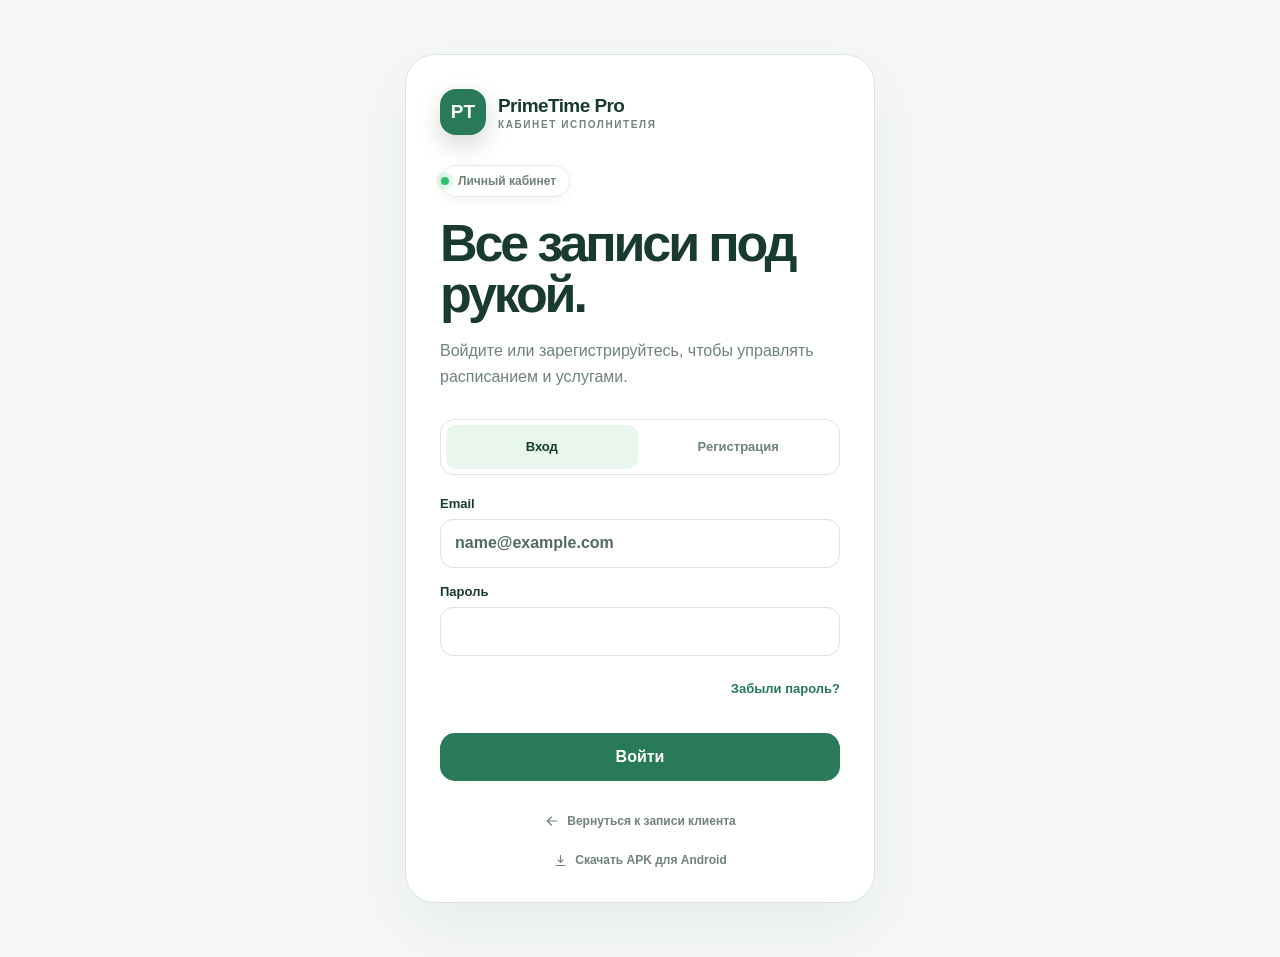
==== commit d059a40d: "fix: pin mobile schedule date center v7" ====
--- a/index.html
+++ b/index.html
@@ -10,19 +10,19 @@
   <meta property="og:title" content="PrimeTime Pro — кабинет исполнителя">
   <meta property="og:description" content="Управляйте услугами, расписанием и записями клиентов.">
   <meta property="og:type" content="website">
-  <meta property="og:image" content="https://primetime-pro.github.io/provider-og.png?v=1">
+  <meta property="og:image" content="https://primetime-pro.github.io/provider-og.png?v=7">
   <meta name="twitter:card" content="summary_large_image">
-  <meta name="twitter:image" content="https://primetime-pro.github.io/provider-og.png?v=1">
+  <meta name="twitter:image" content="https://primetime-pro.github.io/provider-og.png?v=7">
   <title>PrimeTime Pro — кабинет исполнителя</title>
-  <link rel="icon" href="provider-icon.svg?v=811" type="image/svg+xml">
-  <link rel="manifest" href="manifest.webmanifest?v=1" type="application/manifest+json">
-  <link rel="apple-touch-icon" href="provider-icon-192.png?v=811">
+  <link rel="icon" href="provider-icon.svg?v=7" type="image/svg+xml">
+  <link rel="manifest" href="manifest.webmanifest?v=7" type="application/manifest+json">
+  <link rel="apple-touch-icon" href="provider-icon-192.png?v=7">
   <script src="pwa-install.js?v=811"></script>
   <meta name="mobile-web-app-capable" content="yes">
   <meta name="apple-mobile-web-app-capable" content="yes">
   <meta name="apple-mobile-web-app-title" content="PrimeTime Pro">
   <meta name="apple-mobile-web-app-status-bar-style" content="default">
-  <link rel="stylesheet" href="styles.css?v=821">
+  <link rel="stylesheet" href="styles.css?v=822">
   <link rel="stylesheet" href="messages-center.css?v=811">
   <link rel="stylesheet" href="finance-center.css?v=811">
   <link rel="stylesheet" href="utm-funnel.css?v=811">
@@ -34,7 +34,7 @@
   <link rel="stylesheet" href="provider-themes-signature.css?v=811">
   <link rel="stylesheet" href="provider-themes-calm.css?v=811">
   <link rel="stylesheet" href="provider-layout-responsive.css?v=811">
-  <link rel="stylesheet" href="provider-ux.css?v=821">
+  <link rel="stylesheet" href="provider-ux.css?v=7">
   <link rel="stylesheet" href="provider-service-actions.css?v=811">
   <link rel="stylesheet" href="provider-header.css?v=811">
   <link rel="stylesheet" href="client-themes.css?v=811">
@@ -119,7 +119,7 @@
       </form>
       <div class="recovery-sent" id="recoverySent" hidden><span><svg class="ui-icon" aria-hidden="true"><use href="ui-icons.svg#icon-check"></use></svg></span><strong>Письмо отправлено</strong><p>Ссылка отправлена на <b id="recoverySentAddress"></b>. Если письма нет до 5 минут, проверьте папку «Спам» и правильность адреса.</p><button class="secondary-button" id="retryPasswordRecovery" type="button">Проверить адрес или отправить ещё раз</button><button class="auth-back-button" type="button" data-back-to-login>Вернуться ко входу</button></div>
       <div class="auth-footer-actions">
-        <a class="back-to-booking" href="https://aladushka9180-droid.github.io/anatomy-trainer/minuta-online-booking/"><svg class="ui-icon" aria-hidden="true"><use href="ui-icons.svg#icon-arrow-left"></use></svg><span>Вернуться к записи клиента</span></a>
+        <a class="back-to-booking" href="https://primetime-booking.github.io/"><svg class="ui-icon" aria-hidden="true"><use href="ui-icons.svg#icon-arrow-left"></use></svg><span>Вернуться к записи клиента</span></a>
         <a class="provider-apk-download" href="https://github.com/aladushka9180-droid/anatomy-trainer/releases/latest/download/PrimeTime-Pro.apk" aria-label="Скачать PrimeTime Pro для Android"><svg class="ui-icon" aria-hidden="true"><use href="ui-icons.svg#icon-download"></use></svg><span>Скачать APK для Android</span></a>
       </div>
     </section>
@@ -148,7 +148,7 @@
         <div class="sidebar-bottom">
           <a class="provider-help-link" href="help/index.html" target="_blank" rel="noopener noreferrer"><svg class="ui-icon" aria-hidden="true"><use href="ui-icons.svg#icon-search"></use></svg><span>База знаний</span></a>
           <button class="provider-feedback-link" type="button" data-open-product-feedback hidden><svg class="ui-icon" aria-hidden="true"><use href="ui-icons.svg#icon-info"></use></svg><span>Помощь и обратная связь</span></button>
-          <a class="provider-client-link" href="https://aladushka9180-droid.github.io/anatomy-trainer/minuta-online-booking/" target="_blank" rel="noopener noreferrer"><svg class="ui-icon" aria-hidden="true"><use href="ui-icons.svg#icon-external"></use></svg><span>Страница клиента</span></a>
+          <a class="provider-client-link" href="https://primetime-booking.github.io/" target="_blank" rel="noopener noreferrer"><svg class="ui-icon" aria-hidden="true"><use href="ui-icons.svg#icon-external"></use></svg><span>Страница клиента</span></a>
           <div class="provider-user"><span class="user-avatar" id="userAvatar">М</span><div><strong id="sidebarName">Исполнитель</strong><small id="accountEmail"></small></div></div>
           <button class="logout-button" id="logoutButton" type="button">Выйти</button>
         </div>
@@ -169,7 +169,7 @@
                   <button type="button" data-provider-color-mode="system" aria-label="Использовать режим устройства" aria-pressed="false"><svg class="ui-icon" aria-hidden="true"><use href="ui-icons.svg?v=811#icon-monitor"></use></svg><span>Система</span></button>
                 </div>
                 <div class="provider-appearance-current" aria-live="polite">
-                  <span><small>Тема</small><strong id="providerAppearanceThemeName">Warm Beige</strong></span>
+                  <span><small>Тема</small><strong id="providerAppearanceThemeName">Sage Studio</strong></span>
                   <span><small>Компоновка</small><strong id="providerAppearanceLayoutName">Мягкий минимализм</strong></span>
                 </div>
                 <button class="provider-appearance-settings-link" id="openProviderAppearanceSettings" type="button" aria-label="Открыть все темы и компоновки в настройках"><span>Все темы и компоновки</span><svg class="ui-icon" aria-hidden="true"><use href="ui-icons.svg#icon-arrow-right"></use></svg></button>
@@ -190,7 +190,7 @@
         </header>
 
         <section class="provider-view active" data-provider-panel="bookings">
-          <div class="view-title schedule-view-title"><div><span>Журнал записей</span><div class="schedule-title-line"><h2 tabindex="-1">Расписание</h2><div class="dashboard-summary" aria-label="Сводка записей"><div><strong id="todayBookingsCount">0</strong><span id="todayBookingsLabel">записей сегодня</span></div><i></i><div><strong id="tomorrowBookingsCount">0</strong><span id="tomorrowBookingsLabel">записей завтра</span></div><i></i><div><strong id="newBookingsCount">0</strong><span id="upcomingBookingsLabel">записей впереди</span></div></div></div></div><div class="view-title-actions"><button class="primary compact-button" id="newBookingButton" type="button" aria-label="Новая запись" data-compact-label="Новая запись"><svg class="ui-icon" aria-hidden="true"><use href="ui-icons.svg#icon-plus"></use></svg><span>Новая запись</span></button></div></div>
+          <div class="view-title schedule-view-title"><div><span>Журнал записей</span><div class="schedule-title-line"><h2 tabindex="-1">Расписание</h2><div class="dashboard-summary" aria-label="Сводка записей"><div><strong id="todayBookingsCount">0</strong><span id="todayBookingsLabel">сегодня</span></div><i></i><div><strong id="tomorrowBookingsCount">0</strong><span id="tomorrowBookingsLabel">завтра</span></div><i></i><div><strong id="newBookingsCount">0</strong><span id="upcomingBookingsLabel">впереди</span></div></div></div></div><div class="view-title-actions"><button class="primary compact-button" id="newBookingButton" type="button" aria-label="Новая запись" data-compact-label="Новая запись"><svg class="ui-icon" aria-hidden="true"><use href="ui-icons.svg#icon-plus"></use></svg><span>Новая запись</span></button></div></div>
           <section class="booking-demo-notice" id="bookingDemoNotice" aria-live="polite" hidden><div><strong>Демо-записи по дням</strong><span>Учебные клиенты и визиты из демо-статистики. Просмотр не изменяет ваши настоящие записи.</span></div><button class="secondary-button compact-button" id="showOwnBookings" type="button">Вернуться к моим записям</button></section>
           <section class="provider-day-focus" id="providerDayFocus" aria-live="polite" hidden>
             <div><small id="providerDayFocusLabel">Ближайшая запись</small><strong id="providerDayFocusTitle"></strong><span id="providerDayFocusDetails"></span></div>
@@ -1296,7 +1296,7 @@
         </section>
 
         <section class="provider-view" data-provider-panel="portfolio" hidden>
-            <div class="view-title portfolio-view-title"><div class="portfolio-title-copy"><span>Работы мастера</span><div class="portfolio-heading-row"><h2>Портфолио</h2><span class="portfolio-count-label" id="portfolioCount">0 работ</span></div></div><div class="view-title-actions portfolio-title-actions"><button class="primary compact-button" type="button" data-open-portfolio-editor><svg class="ui-icon" aria-hidden="true"><use href="ui-icons.svg#icon-plus"></use></svg><span>Добавить работу</span></button><a class="portfolio-preview-link" href="https://aladushka9180-droid.github.io/anatomy-trainer/minuta-online-booking/" target="_blank" rel="noopener noreferrer"><svg class="ui-icon" aria-hidden="true"><use href="ui-icons.svg#icon-external"></use></svg><span>Страница клиента</span></a></div></div>
+            <div class="view-title portfolio-view-title"><div class="portfolio-title-copy"><span>Работы мастера</span><div class="portfolio-heading-row"><h2>Портфолио</h2><span class="portfolio-count-label" id="portfolioCount">0 работ</span></div></div><div class="view-title-actions portfolio-title-actions"><button class="primary compact-button" type="button" data-open-portfolio-editor><svg class="ui-icon" aria-hidden="true"><use href="ui-icons.svg#icon-plus"></use></svg><span>Добавить работу</span></button><a class="portfolio-preview-link" href="https://primetime-booking.github.io/" target="_blank" rel="noopener noreferrer"><svg class="ui-icon" aria-hidden="true"><use href="ui-icons.svg#icon-external"></use></svg><span>Страница клиента</span></a></div></div>
           <p class="view-description portfolio-purpose">Опубликованные работы видны клиентам и помогают показать результат.</p>
           <p class="portfolio-availability" id="portfolioAvailability" role="status" aria-live="polite" hidden></p>
           <div class="portfolio-manage-list" id="portfolioManageList"></div>
@@ -1332,7 +1332,7 @@
               <li><button type="button" data-provider-view="schedule"><span>2</span><strong>Рабочие часы</strong><small>Когда можно записаться</small></button></li>
               <li><button type="button" data-section-target="bookingRulesCard"><span>3</span><strong>Правила записи</strong><small>Отмена, перенос и предоплата</small></button></li>
               <li><button type="button" data-section-target="telegramClientSettingsCard"><span>4</span><strong>Уведомления</strong><small>Какие сообщения получит клиент</small></button></li>
-              <li><a href="https://aladushka9180-droid.github.io/anatomy-trainer/minuta-online-booking/" target="_blank" rel="noopener noreferrer"><span>5</span><strong>Проверка страницы</strong><small>Посмотреть глазами клиента</small></a></li>
+              <li><a href="https://primetime-booking.github.io/" target="_blank" rel="noopener noreferrer"><span>5</span><strong>Проверка страницы</strong><small>Посмотреть глазами клиента</small></a></li>
             </ol>
           </details>
           <div class="settings-workspace">
@@ -1419,7 +1419,7 @@
                   </div>
                 </div>
                 <fieldset class="client-headline-picker"><legend>Текст вверху страницы</legend><div class="client-headline-options" id="clientHeadlineOptions"></div></fieldset>
-                <div class="client-appearance-actions"><p id="clientAppearanceStatus" role="status" aria-live="polite">Выберите организацию.</p><div><button class="secondary-button compact-button" id="openBookingWidgets" type="button">Ссылки и виджет</button><a class="secondary-button compact-button provider-client-link" href="https://aladushka9180-droid.github.io/anatomy-trainer/minuta-online-booking/" target="_blank" rel="noopener noreferrer">Открыть страницу</a><button class="primary compact-button" type="submit">Сохранить для клиентов</button></div></div>
+                <div class="client-appearance-actions"><p id="clientAppearanceStatus" role="status" aria-live="polite">Выберите организацию.</p><div><button class="secondary-button compact-button" id="openBookingWidgets" type="button">Ссылки и виджет</button><a class="secondary-button compact-button provider-client-link" href="https://primetime-booking.github.io/" target="_blank" rel="noopener noreferrer">Открыть страницу</a><button class="primary compact-button" type="submit">Сохранить для клиентов</button></div></div>
               </form>
             </section>
             <section class="panel settings-card appearance-settings-card provider-section-anchor" id="appearanceSettingsCard">
@@ -1670,7 +1670,7 @@
                 <p class="form-error" id="bookingPolicyError" hidden></p>
                 <button class="primary" type="submit">Сохранить правила</button>
               </form>
-              <details class="settings-example booking-rules-example"><summary>Подсказки и примеры</summary><div><div class="settings-heading-actions"><a class="settings-help-link" href="help/article.html?slug=booking-rules" target="_blank" rel="noopener noreferrer">Подробная инструкция <span aria-hidden="true">↗</span></a><a class="settings-client-preview-link" href="https://aladushka9180-droid.github.io/anatomy-trainer/minuta-online-booking/" target="_blank" rel="noopener noreferrer">Посмотреть глазами клиента <span aria-hidden="true">↗</span></a></div><div data-contextual-help data-help-label="Что изменится?" data-help-slug="organization-booking-rules" data-help-question="Объясни область действия правил организации, филиала и специалиста и что изменится для новых и старых записей."></div><p><strong>Отмена за 12 часов.</strong> Запись на 14:00 клиент сможет самостоятельно отменить до 02:00 этого дня.</p><p><strong>Предоплата.</strong> После записи клиент увидит платёжную ссылку. Если автоматическая проверка оплаты не подключена, оплату нужно отметить вручную.</p><p><strong>Перерыв 30 минут.</strong> Визит с 14:00 до 15:00 закроет для новых записей время с 13:30 до 15:30.</p></div></details>
+              <details class="settings-example booking-rules-example"><summary>Подсказки и примеры</summary><div><div class="settings-heading-actions"><a class="settings-help-link" href="help/article.html?slug=booking-rules" target="_blank" rel="noopener noreferrer">Подробная инструкция <span aria-hidden="true">↗</span></a><a class="settings-client-preview-link" href="https://primetime-booking.github.io/" target="_blank" rel="noopener noreferrer">Посмотреть глазами клиента <span aria-hidden="true">↗</span></a></div><div data-contextual-help data-help-label="Что изменится?" data-help-slug="organization-booking-rules" data-help-question="Объясни область действия правил организации, филиала и специалиста и что изменится для новых и старых записей."></div><p><strong>Отмена за 12 часов.</strong> Запись на 14:00 клиент сможет самостоятельно отменить до 02:00 этого дня.</p><p><strong>Предоплата.</strong> После записи клиент увидит платёжную ссылку. Если автоматическая проверка оплаты не подключена, оплату нужно отметить вручную.</p><p><strong>Перерыв 30 минут.</strong> Визит с 14:00 до 15:00 закроет для новых записей время с 13:30 до 15:30.</p></div></details>
             </section>
             <section class="panel settings-card team-calendar-settings-card" id="teamCalendarSettingsCard" hidden>
               <div class="settings-icon" aria-hidden="true"><svg class="ui-icon"><use href="ui-icons.svg#icon-users"></use></svg></div>
@@ -1771,8 +1771,10 @@
           </div>
         </section>
 
-        <section class="provider-view" data-provider-panel="more" hidden>
-          <div class="view-title"><div><span>Управление</span><h2>Разделы</h2></div></div>
+        <section class="provider-view mobile-more-overlay" data-provider-panel="more" aria-hidden="true" hidden>
+          <button class="mobile-more-backdrop" type="button" data-close-mobile-more aria-label="Закрыть разделы"></button>
+          <div class="mobile-more-sheet" role="dialog" aria-modal="true" aria-labelledby="mobileMoreTitle">
+          <div class="view-title"><div><span>Управление</span><h2 id="mobileMoreTitle">Разделы</h2></div><button class="mobile-more-close" type="button" data-close-mobile-more aria-label="Закрыть разделы"><svg class="ui-icon" aria-hidden="true"><use href="ui-icons.svg#icon-close"></use></svg></button></div>
           <p class="mobile-more-intro">Расписание, услуги и настройки бизнеса.</p>
           <div class="mobile-more-grid">
             <button type="button" data-provider-view="feedback-inbox"><span><svg class="ui-icon" aria-hidden="true"><use href="ui-icons.svg#icon-info"></use></svg></span><strong>Обращения</strong><small>Сообщения об ошибках и предложения команды</small></button>
@@ -1789,6 +1791,7 @@
             <button type="button" data-provider-view="portfolio"><span><svg class="ui-icon" aria-hidden="true"><use href="ui-icons.svg#icon-image"></use></svg></span><strong>Портфолио</strong><small>Фото работ и количество сеансов</small></button>
             <button type="button" data-provider-view="analytics"><span><svg class="ui-icon" aria-hidden="true"><use href="ui-icons.svg#icon-chart"></use></svg></span><strong>Статистика</strong><small>Доход, визиты и выгрузка записей</small></button>
             <button type="button" data-provider-view="waitlist"><span><svg class="ui-icon" aria-hidden="true"><use href="ui-icons.svg#icon-clock"></use></svg></span><strong>Лист ожидания</strong><small>Заявки клиентов на занятые даты</small></button>
+          </div>
           </div>
         </section>
       </div>
@@ -2119,7 +2122,7 @@
   </div>
   <script src="vendor/supabase-2.112.4.min.js" integrity="sha384-yiVMs0R/Jyz7OhoXa/DsEMUSBLjEhr/QJta2ONO+zB6I8/GmNg/7AUFrZmAJV7KV"></script>
   <script src="config.js?v=811"></script>
-  <script src="site-update.js?v=1" defer></script>
+  <script src="site-update.js?v=7" defer></script>
   <script src="reliability.js?v=811"></script>
   <script src="phone-auth.js?v=811"></script>
   <script src="social-auth.js?v=811"></script>
@@ -2152,7 +2155,7 @@
   <link rel="stylesheet" href="provider-theme-families.css?v=821">
   <link rel="stylesheet" href="provider-theme-backgrounds-tema1.css?v=811">
   <link rel="stylesheet" href="provider-portfolio-responsive.css?v=811">
-  <link rel="stylesheet" href="provider-schedule-minimal.css?v=1">
+  <link rel="stylesheet" href="provider-schedule-minimal.css?v=7"><link rel="stylesheet" href="provider-schedule-desktop-reference.css?v=7" media="(min-width: 761px)">
   <script src="theme-catalog.js?v=821" defer></script>
   <script src="provider-color-mode.js?v=811" defer></script>
   <script src="client-directory.js?v=811" defer></script>
@@ -2161,14 +2164,14 @@
   <script src="client-records.js?v=811" defer></script>
   <script src="benefit-lifecycle.js?v=811" defer></script>
   <script src="booking-widgets.js?v=811" defer></script>
-  <script src="provider-feature-assets.js?v=811" defer></script>
+  <script src="provider-feature-assets.js?v=7" defer></script>
   <script src="portfolio-camera.js?v=811" defer></script>
   <script src="messages-core.js?v=811" defer></script>
   <script src="provider-messages-center.js?v=811" defer></script>
   <script src="finance-center.js?v=811" defer></script>
   <script src="finance-center-provider.js?v=811" defer></script>
   <script src="provider-service-actions.js?v=811" defer></script>
-  <script src="provider.js?v=1" defer></script>
+  <script src="provider.js?v=7" defer></script>
   <script src="provider-help-workspace.js?v=811" defer></script>
   <script src="service-presets.js?v=811" defer></script>
   <script src="primetime-handoff.js?v=811" defer></script>
--- a/styles.css
+++ b/styles.css
@@ -0,0 +1,9873 @@
+:root {
+  --ink: #183427;
+  --muted: #62766c;
+  --green: #347258;
+  --line: #dce7df;
+  --soft: #f1f7f3;
+  --white: rgba(255,255,255,.88);
+  --shadow: 0 30px 80px rgba(33,74,54,.14);
+}
+
+/* Commercial sales and the unified money dashboard. */
+.commerce-panel,.money-dashboard{scroll-margin-top:110px}
+.commerce-workspace{display:grid;gap:20px}
+.commerce-finance-toggle{margin:0}
+.commerce-summary,.money-kpis{display:grid;grid-template-columns:repeat(3,minmax(0,1fr));gap:10px}
+.commerce-summary article,.money-kpis article{display:grid;gap:4px;min-width:0;padding:14px 16px;border:1px solid var(--theme-line,var(--line));border-radius:16px;background:var(--theme-surface-alt,#f7f7f8)}
+.commerce-summary small,.money-kpis small{color:var(--muted);font-size:.78rem}
+.commerce-summary strong,.money-kpis strong{font-size:1.2rem;letter-spacing:-.02em}
+.commerce-sale-options{border:1px solid var(--theme-line,var(--line));border-radius:14px;background:var(--theme-surface-alt,#f7f7f8)}
+.commerce-sale-options>summary{display:flex;align-items:center;justify-content:space-between;gap:14px;min-height:44px;padding:8px 13px;cursor:pointer;list-style:none}.commerce-sale-options>summary::-webkit-details-marker{display:none}
+.commerce-sale-options>summary span{font-size:.78rem;font-weight:800}.commerce-sale-options>summary small{overflow:hidden;color:var(--theme-muted,var(--muted));font-size:.72rem;text-align:right;text-overflow:ellipsis;white-space:nowrap}
+.commerce-sale-options-fields{display:grid;grid-template-columns:repeat(2,minmax(0,1fr));gap:10px;padding:0 13px 13px}.commerce-sale-options-fields>label:last-child{grid-column:1/-1}
+.commerce-account-trigger-row{grid-column:1/-1;display:flex;align-items:center;justify-content:space-between;gap:12px;min-width:0}.commerce-account-trigger-row small{color:var(--theme-muted,var(--muted));font-size:.76rem;line-height:1.4}.commerce-account-trigger-row small[hidden]{display:none}.commerce-account-trigger-row button{flex:0 0 auto;width:auto;margin:0}.commerce-account-setup{grid-column:1/-1;display:grid;gap:10px;padding:12px;border:1px solid color-mix(in srgb,var(--theme-accent,var(--green)) 22%,var(--theme-line,var(--line)));border-radius:13px;background:var(--theme-surface,#fff)}.commerce-account-setup[hidden]{display:none}.commerce-account-setup>div:first-child{display:grid;gap:2px}.commerce-account-setup>div:first-child small{color:var(--theme-muted,var(--muted));font-size:.72rem}.commerce-account-setup .form-row{margin:0}.commerce-account-setup>.form-error{margin:0}.commerce-account-setup>button{justify-self:start;width:auto;margin:0}
+.commerce-sale-options:not([open]) .commerce-sale-options-fields{display:none}.commerce-sale-amounts{margin-top:0}.commerce-sale-commit{order:-1;position:sticky;top:8px;z-index:4;display:grid;grid-template-columns:minmax(0,1fr) minmax(132px,180px);gap:8px;padding:8px;border:1px solid var(--theme-line,var(--line));border-radius:17px;background:color-mix(in srgb,var(--theme-surface,#fff) 94%,transparent);box-shadow:0 8px 24px color-mix(in srgb,var(--theme-ink,var(--ink)) 9%,transparent);backdrop-filter:blur(14px)}.commerce-sale-commit>.form-error{grid-column:1/-1;margin:0 4px}.commerce-sale-commit>#commerceSaleSubmit{min-height:46px;margin:0}.commerce-sale-total{display:flex;align-items:center;justify-content:space-between;gap:16px;padding:10px 12px;border-radius:12px;background:var(--theme-surface-alt,#f7f7f8)}
+.commerce-sale-total span{color:var(--theme-muted,var(--muted));font-size:.84rem}.commerce-sale-total strong{font-size:1.1rem}.commerce-audit{margin-top:0}.commerce-audit-row{padding:11px 0;border-bottom:1px solid var(--theme-line,var(--line))}.commerce-audit-row:last-child{border-bottom:0}.commerce-audit-row>div{display:grid;gap:3px}.commerce-audit-row small,.commerce-audit-row span{color:var(--theme-muted,var(--muted));font-size:.8rem}
+.commerce-client-access{display:grid;grid-template-columns:minmax(0,1fr) auto;align-items:end;gap:12px;margin-top:12px;padding:14px;border:1px solid color-mix(in srgb,var(--theme-accent,var(--green)) 28%,var(--theme-line,var(--line)));border-radius:16px;background:color-mix(in srgb,var(--theme-accent-soft,var(--soft)) 74%,var(--theme-surface,#fff))}.commerce-client-access[hidden]{display:none}.commerce-client-access-copy{display:grid;gap:5px;min-width:0}.commerce-client-access-copy small,.commerce-client-access-copy span,.commerce-client-access-copy p{color:var(--theme-muted,var(--muted));font-size:.78rem}.commerce-client-access-copy p{margin:1px 0 0;line-height:1.4}.commerce-client-access-copy code{display:block;max-width:100%;padding:9px 10px;border:1px solid var(--theme-line,var(--line));border-radius:10px;background:var(--theme-surface,#fff);color:var(--theme-ink,var(--ink));font:700 .78rem/1.45 ui-monospace,SFMono-Regular,Consolas,monospace;letter-spacing:.025em;overflow-wrap:anywhere;user-select:all}.commerce-client-access-actions{display:flex;gap:8px}.commerce-client-access-actions button{margin:0;white-space:nowrap}.commerce-client-access.is-error{border-color:color-mix(in srgb,#a85d3d 32%,var(--theme-line,var(--line)));background:color-mix(in srgb,#a85d3d 7%,var(--theme-surface,#fff))}
+.money-kpis .is-primary{background:color-mix(in srgb,var(--theme-accent,var(--green)) 10%,var(--theme-surface,#fff));border-color:color-mix(in srgb,var(--theme-accent,var(--green)) 24%,var(--theme-line,var(--line)))}
+.commerce-sales-list,.money-dashboard-grid{display:grid;gap:14px}
+.commerce-recurring-content{display:grid;gap:10px;padding:0 14px 14px;border-top:1px solid var(--theme-line,var(--line))}.commerce-recurring-content>.organization-create{margin-top:0}.commerce-sales-list .report-empty-inline,.commerce-recurring-content .report-empty-inline{min-height:42px;padding:8px}
+.provider-body.commerce-sale-open .provider-section-nav{position:static}
+.commerce-sale-row,.commerce-recurring-row,.money-operation-row{display:flex;align-items:center;justify-content:space-between;gap:14px;padding:12px 0;border-bottom:1px solid var(--border)}
+.commerce-sale-row:last-child,.commerce-recurring-row:last-child,.money-operation-row:last-child{border-bottom:0}
+.commerce-sale-row>div,.commerce-recurring-row>div,.money-operation-row>div{display:grid;gap:3px;min-width:0}
+.commerce-sale-row>div:last-child{justify-items:end;flex:0 0 auto}
+.commerce-sale-row span,.commerce-recurring-row span,.money-operation-row small{color:var(--muted);font-size:.82rem}
+.money-dashboard{margin-top:18px}
+.money-dashboard>.panel-head{display:flex;align-items:flex-start;justify-content:space-between;gap:16px}
+.money-dashboard>.panel-head #reloadMoneyDashboard{width:auto;flex:0 0 auto}
+.money-dashboard-grid{grid-template-columns:minmax(0,.85fr) minmax(0,1.15fr);margin-top:18px}
+.money-dashboard-grid>section{min-width:0}
+.money-expense-row{display:grid;gap:7px;margin:0 0 12px}
+.money-expense-row>span{display:flex;justify-content:space-between;gap:12px;font-size:.86rem}
+.money-expense-row small{color:var(--muted)}
+.money-expense-row>i{display:block;width:var(--money-share);height:6px;border-radius:999px;background:var(--accent)}
+.money-operation-row>span{font-weight:700;white-space:nowrap}
+.client-commerce-history{display:grid;gap:10px;margin-bottom:16px;padding:14px;border:1px solid var(--theme-line,var(--line));border-radius:16px;background:var(--theme-surface-alt,#f7f7f8)}
+.client-commerce-row{padding:10px 0;border-bottom:1px solid var(--theme-line,var(--line))}
+.client-commerce-row:last-child{border-bottom:0}
+.client-commerce-row>div{display:grid;gap:3px}
+.client-commerce-row small,.client-commerce-row span{color:var(--theme-muted,var(--muted));font-size:.8rem}
+@media(max-width:760px){.commerce-summary article,.money-kpis article{padding:11px 10px}.commerce-summary strong,.money-kpis strong{font-size:1.05rem}.money-dashboard>.panel-head{align-items:stretch;flex-direction:column}.money-dashboard>.panel-head #reloadMoneyDashboard{width:100%}.money-dashboard-grid{grid-template-columns:1fr}.commerce-sale-row,.commerce-recurring-row{align-items:flex-start;flex-direction:column}.commerce-sale-row>div:last-child{width:100%;justify-items:start}.commerce-sale-row>div:last-child .compact-button{width:100%}.commerce-sale-options-fields{grid-template-columns:1fr}.commerce-sale-options-fields>label:last-child{grid-column:auto}.commerce-sale-options>summary{align-items:flex-start;flex-direction:column;gap:2px}.commerce-sale-options>summary small{max-width:100%;overflow:visible;text-align:left;text-overflow:clip;white-space:normal;overflow-wrap:anywhere;line-height:1.35}.commerce-account-trigger-row{align-items:stretch;flex-direction:column}.commerce-account-trigger-row button,.commerce-account-setup>button{width:100%;min-height:42px}.commerce-account-setup{padding:10px}.commerce-sale-amounts{grid-template-columns:minmax(0,.7fr) minmax(0,1.3fr)!important}.commerce-sale-amounts label{min-width:0}.commerce-sale-amounts input{width:100%}.is-benefit-sale .commerce-sale-amounts{grid-template-columns:1fr!important}.commerce-sale-commit{top:6px;grid-template-columns:minmax(0,1fr) minmax(116px,38%);padding:6px}.commerce-sale-total{gap:8px;padding:8px 9px}.commerce-sale-total span{font-size:.76rem}.commerce-sale-total strong{font-size:1rem}.commerce-client-access{grid-template-columns:1fr;align-items:stretch;padding:12px}.commerce-client-access-actions{display:grid;grid-template-columns:1fr}.commerce-client-access-actions button{width:100%;min-height:42px}.provider-body.commerce-sale-open .provider-mobile-nav{visibility:hidden;pointer-events:none}}
+
+/* PrimeTime D10: compact deep-link and embeddable booking controls. */
+.booking-widgets-dialog{width:min(960px,calc(100vw - 28px));max-height:min(90vh,900px);padding:0;border:0;border-radius:24px;background:var(--surface,#fff);color:var(--ink,#18231d);box-shadow:0 24px 80px rgba(24,35,29,.24)}
+.booking-widgets-dialog::backdrop{background:rgba(19,29,24,.56);backdrop-filter:blur(5px)}
+.booking-widgets-head{display:flex;align-items:flex-start;justify-content:space-between;gap:20px;padding:24px 24px 18px;border-bottom:1px solid var(--line,#dce5df)}
+.booking-widgets-head h2{margin:3px 0 6px}.booking-widgets-head p{margin:0;color:var(--muted,#65736b)}
+.booking-widgets-head>button{display:grid;place-items:center;flex:0 0 40px;width:40px;height:40px;border:1px solid var(--line,#dce5df);border-radius:12px;background:transparent;color:inherit}
+.booking-widget-mode{display:grid;grid-template-columns:1fr 1fr;gap:4px;margin:20px 24px 0;padding:4px;border-radius:14px;background:var(--surface-alt,#f1f5f2)}
+.booking-widget-mode button{min-height:40px;border:0;border-radius:10px;background:transparent;color:inherit;font-weight:700}.booking-widget-mode button.active{background:var(--surface,#fff);box-shadow:0 2px 12px rgba(24,35,29,.08)}
+.booking-widget-layout{display:grid;grid-template-columns:minmax(0,1fr);gap:24px;padding:20px 24px 26px}.booking-widgets-dialog[data-mode="widget"] .booking-widget-layout{grid-template-columns:minmax(0,1fr) minmax(320px,.9fr)}
+.booking-widget-controls{display:grid;gap:14px;min-width:0}.booking-widget-controls label{display:grid;gap:7px;font-weight:700}.booking-widget-controls select,.booking-widget-controls textarea{width:100%;box-sizing:border-box;border:1px solid var(--line,#dce5df);border-radius:12px;background:var(--surface,#fff);color:inherit;font:inherit}.booking-widget-controls select{min-height:46px;padding:0 12px}.booking-widget-controls textarea{padding:12px;resize:vertical;overflow-wrap:anywhere;font-family:ui-monospace,SFMono-Regular,Consolas,monospace;font-size:.82rem;line-height:1.45}
+.booking-widget-actions{display:flex;gap:10px;margin-top:10px}.booking-widget-actions>*{flex:1}
+.booking-widget-details{border-top:1px solid var(--line,#dce5df);padding-top:10px}.booking-widget-details summary{cursor:pointer;font-weight:700}.booking-widget-details p,#bookingWidgetStatus{margin:8px 0 0;color:var(--muted,#65736b);font-size:.88rem;line-height:1.45}
+.booking-widget-preview{min-width:0}.booking-widget-preview>small{display:block;margin-bottom:7px;font-weight:700}.booking-widget-preview-frame{display:grid;min-height:340px;padding:16px;place-items:center;border:1px solid var(--line,#dce5df);border-radius:16px;background:#f4f7f5}.booking-widget-preview-frame>div{width:100%;max-width:420px;padding:22px;border:1px solid #dce7e0;border-radius:22px;background:#fff;color:#183126;box-shadow:0 14px 36px rgba(24,49,38,.08)}.booking-widget-preview-frame small{color:#638071;font-size:11px;font-weight:800;text-transform:uppercase}.booking-widget-preview-frame h3{margin:7px 0 8px;font-size:24px}.booking-widget-preview-frame p{margin:0 0 20px;color:#65756d;line-height:1.5}.booking-widget-preview-frame span{display:grid;min-height:46px;place-items:center;border-radius:13px;background:#235b40;color:#fff;font-weight:800}
+.booking-embed .booking-client-header,.booking-embed .client-hero,.booking-embed .booking-faq,.booking-embed .booking-footer,.booking-embed .public-portfolio,.booking-embed .public-reviews,.booking-embed .ambient,.booking-embed #clientThemeDialog{display:none!important}
+.booking-embed body{min-height:0;background:var(--bg,#f5f7f5)}.booking-embed .booking-client-layout{display:block;max-width:760px;margin:0 auto;padding:12px}.booking-embed .booking-card{margin:0;box-shadow:none}.booking-embed .date-grid{grid-template-columns:repeat(7,minmax(0,1fr))}.booking-embed .date{min-width:0}.booking-embed .public-group-events{max-width:760px;margin:0 auto;padding:12px}
+@media (max-width:760px){.booking-widgets-dialog{width:calc(100vw - 16px);border-radius:20px}.booking-widgets-head{padding:18px 16px 14px}.booking-widget-mode{margin:14px 16px 0}.booking-widget-layout,.booking-widgets-dialog[data-mode="widget"] .booking-widget-layout{grid-template-columns:1fr;padding:16px}.booking-widget-preview-frame{min-height:260px}.booking-widget-actions{display:grid;grid-template-columns:1fr}.booking-embed .booking-client-layout,.booking-embed .public-group-events{padding:8px}}
+
+/* Team dispatcher calendar v293. */
+.team-dispatcher-scroll { display:block!important; margin:0; padding:0!important; overflow:auto!important; overscroll-behavior:contain; background:var(--theme-surface-alt,#f7faf8)!important; scrollbar-gutter:stable; }
+.team-dispatcher { position:relative; display:grid; grid-template-columns:72px minmax(calc(var(--team-columns,1) * 220px),1fr); grid-template-rows:auto auto; min-width:calc(72px + var(--team-columns,1) * 220px); width:max-content; min-height:100%; color:var(--theme-text,#173b2a); }
+.team-dispatcher-axis-head { position:sticky; z-index:24; top:0; left:0; display:grid; align-content:center; min-height:62px; padding:9px; border-right:1px solid var(--theme-line,#dce6df); border-bottom:1px solid var(--theme-line,#dce6df); background:var(--theme-surface,#fff); }
+.team-dispatcher-axis-head strong { font-size:10px; text-transform:uppercase; letter-spacing:.08em; }
+.team-dispatcher-axis-head small { margin-top:4px; color:var(--theme-muted,#6f8076); font-size:8px; line-height:1.25; }
+.team-dispatcher-axis { position:sticky; z-index:15; left:0; grid-column:1; grid-row:2; border-right:1px solid var(--theme-line,#dce6df); background:var(--theme-surface,#fff); }
+.team-dispatcher-axis>span { position:absolute; right:10px; color:var(--theme-muted,#6f8076); font-size:9px; font-weight:850; font-variant-numeric:tabular-nums; transform:translateY(-50%); }
+.team-dispatcher-columns { display:grid; grid-template-columns:repeat(var(--team-columns,1),minmax(220px,1fr)); grid-column:2; grid-row:1 / span 2; }
+.team-dispatcher-column { display:grid; grid-template-rows:auto auto; min-width:220px; border-right:1px solid var(--theme-line,#dce6df); background:var(--theme-surface-alt,#f7faf8); }
+.team-dispatcher-column-head { position:sticky; z-index:22; top:0; display:grid; grid-template-columns:minmax(0,1fr) auto; align-content:center; min-height:62px; padding:8px 11px; border-bottom:1px solid var(--theme-line,#dce6df); background:color-mix(in srgb,var(--theme-surface,#fff) 96%,transparent); backdrop-filter:blur(12px); }
+.team-dispatcher-column-head strong,.team-dispatcher-column-head small { min-width:0; overflow:hidden; text-overflow:ellipsis; white-space:nowrap; }
+.team-dispatcher-column-head strong { font-size:12px; }
+.team-dispatcher-column-head small { grid-column:1; margin-top:3px; color:var(--theme-muted,#6f8076); font-size:8.5px; }
+.team-dispatcher-column-head>span { grid-column:2; grid-row:1 / span 2; display:grid; min-width:25px; height:25px; place-items:center; margin-left:7px; border-radius:999px; background:var(--theme-accent-soft,#e7f3eb); color:var(--theme-accent,#17462f); font-size:9px; font-weight:950; }
+.team-dispatcher-stage { position:relative; grid-row:2; overflow:hidden; background-color:color-mix(in srgb,var(--theme-muted,#75867d) 7%,var(--theme-surface-alt,#f7faf8)); background-image:repeating-linear-gradient(to bottom,transparent 0,transparent calc(var(--team-hour-height,72px) / 2 - 1px),color-mix(in srgb,var(--theme-line,#dce6df) 56%,transparent) calc(var(--team-hour-height,72px) / 2 - 1px),color-mix(in srgb,var(--theme-line,#dce6df) 56%,transparent) calc(var(--team-hour-height,72px) / 2),transparent calc(var(--team-hour-height,72px) / 2),transparent calc(var(--team-hour-height,72px) - 1px),var(--theme-line,#dce6df) calc(var(--team-hour-height,72px) - 1px),var(--theme-line,#dce6df) var(--team-hour-height,72px)); background-size:100% var(--team-hour-height,72px); }
+.team-dispatcher-slot-surface { position:absolute; z-index:2; inset:0; width:100%; border:0; background:transparent; cursor:crosshair; }
+.team-dispatcher-slot-surface:focus-visible { outline:3px solid color-mix(in srgb,var(--theme-accent,#235b40) 35%,transparent); outline-offset:-4px; }
+.team-dispatcher-shift { position:absolute; z-index:1; right:0; left:0; border-left:3px solid color-mix(in srgb,var(--theme-accent,#235b40) 55%,transparent); background:color-mix(in srgb,var(--theme-surface,#fff) 90%,var(--theme-accent-soft,#edf6f0)); pointer-events:none; }
+.team-dispatcher-break { position:absolute; right:0; left:0; display:grid; place-items:center; border-block:1px dashed color-mix(in srgb,#d58a28 55%,transparent); background:repeating-linear-gradient(135deg,color-mix(in srgb,#f4b04f 13%,transparent),color-mix(in srgb,#f4b04f 13%,transparent) 6px,transparent 6px,transparent 12px); color:#8a5816; }
+.team-dispatcher-break small { padding:2px 6px; border-radius:999px; background:var(--theme-surface,#fff); font-size:8px; font-weight:900; }
+.team-dispatcher-absence { position:absolute; z-index:4; inset:0; display:grid; align-content:start; justify-items:center; gap:5px; padding-top:64px; background:color-mix(in srgb,var(--theme-surface-alt,#f7faf8) 88%,transparent); color:var(--theme-muted,#6f8076); pointer-events:none; text-align:center; }
+.team-dispatcher-absence strong { font-size:12px; }
+.team-dispatcher-absence small { max-width:150px; font-size:9px; line-height:1.35; }
+.team-dispatcher-booking { position:absolute; z-index:8; left:calc((100% / var(--lanes)) * var(--lane) + 4px); width:calc(100% / var(--lanes) - 7px); min-height:34px; padding:5px 7px; overflow:hidden; border:1px solid color-mix(in srgb,var(--theme-accent,#235b40) 28%,var(--theme-line,#dce6df)); border-left:4px solid var(--theme-accent,#235b40); border-radius:9px; background:var(--theme-accent-soft,#e7f3eb); color:var(--theme-text,#173b2a); box-shadow:0 3px 10px rgba(28,62,43,.09); cursor:pointer; text-align:left; touch-action:pan-y; }
+.team-dispatcher-booking.is-movable { cursor:grab; touch-action:none; }
+.team-dispatcher-booking.is-dragging { z-index:40; opacity:.72; cursor:grabbing; box-shadow:0 15px 34px rgba(19,53,35,.24); transform:scale(1.015); pointer-events:none; }
+.team-dispatcher-booking time,.team-dispatcher-booking strong,.team-dispatcher-booking span,.team-dispatcher-booking small { display:block; min-width:0; overflow:hidden; text-overflow:ellipsis; white-space:nowrap; }
+.team-dispatcher-booking time { color:var(--theme-accent,#17462f); font-size:8.5px; font-weight:950; font-variant-numeric:tabular-nums; }
+.team-dispatcher-booking strong { margin-top:2px; font-size:10px; }
+.team-dispatcher-booking span { margin-top:2px; font-size:9px; }
+.team-dispatcher-booking small { margin-top:2px; color:var(--theme-muted,#6f8076); font-size:7.5px; }
+.team-dispatcher-booking>i { position:absolute; top:4px; right:4px; padding:2px 4px; border-radius:999px; background:var(--theme-surface,#fff); color:var(--theme-muted,#6f8076); font-size:7px; font-style:normal; font-weight:900; }
+.team-dispatcher-booking.status-cancelled { opacity:.42; text-decoration:line-through; }
+.team-dispatcher-booking.status-no-show { border-left-color:#b45e48; background:color-mix(in srgb,#d47b65 14%,var(--theme-surface,#fff)); }
+.team-dispatcher-booking.status-completed { border-left-color:#5586aa; background:color-mix(in srgb,#6fa4c9 14%,var(--theme-surface,#fff)); }
+.team-dispatcher-now { position:absolute; z-index:12; right:0; left:0; height:2px; background:#dd574e; pointer-events:none; }
+.team-dispatcher-now::before { position:absolute; top:-4px; left:0; width:9px; height:9px; border-radius:50%; background:#dd574e; content:""; }
+.team-dispatcher-stage.is-drop-target { box-shadow:inset 0 0 0 3px color-mix(in srgb,var(--theme-accent,#235b40) 45%,transparent); }
+.team-dispatcher-drop-time { position:absolute; z-index:30; right:4px; left:4px; display:none; height:2px; border-radius:999px; background:var(--theme-accent,#235b40); color:var(--theme-accent,#235b40); font-size:8px; font-weight:950; pointer-events:none; }
+.team-dispatcher-drop-time::before { position:absolute; top:-10px; right:4px; padding:2px 5px; border-radius:5px; background:var(--theme-accent,#235b40); color:#fff; content:attr(data-label); }
+.team-dispatcher-week .team-dispatcher-column { min-width:180px; }
+.team-dispatcher-week .team-dispatcher { grid-template-columns:72px minmax(calc(var(--team-columns,1) * 180px),1fr); min-width:calc(72px + var(--team-columns,1) * 180px); }
+.team-booking-move-form,.team-booking-create-form { display:grid; gap:12px; margin-top:16px; padding-top:15px; border-top:1px solid var(--theme-line,#dce6df); }
+.team-booking-move-form label,.team-booking-create-form label { display:grid; gap:6px; color:var(--theme-muted,#6f8076); font-size:10px; font-weight:850; }
+.team-booking-move-form :is(input,select),.team-booking-create-form :is(input,select) { min-height:44px; padding:0 12px; border:1px solid var(--theme-line,#dce6df); border-radius:10px; background:var(--theme-surface,#fff); color:var(--theme-text,#173b2a); }
+.team-booking-move-hint { margin:0; color:var(--theme-muted,#6f8076); font-size:9px; }
+.team-calendar-load { position:relative; display:block; height:13px; margin-top:5px; overflow:hidden; border-radius:999px; background:var(--theme-surface-alt,#edf2ef); }
+.team-calendar-load>i { position:absolute; inset:0 auto 0 0; border-radius:inherit; background:#63aa7a; }
+.team-calendar-load>small { position:absolute; z-index:1; inset:0; display:grid; place-items:center; color:var(--theme-text,#173b2a); font-size:7px; font-weight:950; }
+.calendar-overview-day.load-medium .team-calendar-load>i { background:#e2a94b; }
+.calendar-overview-day.load-high .team-calendar-load>i { background:#d66b58; }
+.team-calendar-period-booking { cursor:pointer; }
+.provider-body[data-provider-theme][data-provider-layout="linear"] :is(.team-dispatcher-column-head,.team-dispatcher-booking,.team-booking-move-form input,.team-booking-move-form select,.team-booking-create-form input,.team-booking-create-form select,.team-calendar-load) { border-radius:0; box-shadow:none; }
+
+@media (max-width:760px) {
+  .team-dispatcher { grid-template-columns:58px minmax(calc(var(--team-columns,1) * 188px),1fr); min-width:calc(58px + var(--team-columns,1) * 188px); }
+  .team-dispatcher-axis-head { min-height:58px; padding:7px 5px; }
+  .team-dispatcher-axis-head small { display:none; }
+  .team-dispatcher-axis>span { right:7px; font-size:8px; }
+  .team-dispatcher-columns { grid-template-columns:repeat(var(--team-columns,1),minmax(188px,1fr)); }
+  .team-dispatcher-column { min-width:188px; }
+  .team-dispatcher-column-head { min-height:58px; padding:7px 9px; }
+  .team-dispatcher-booking { padding:4px 6px; border-radius:7px; }
+  .team-dispatcher-booking strong { font-size:9px; }
+  .team-dispatcher-booking span { font-size:8px; }
+  .team-dispatcher-week .team-dispatcher-column { min-width:172px; }
+  .team-dispatcher-week .team-dispatcher { grid-template-columns:58px minmax(calc(var(--team-columns,1) * 172px),1fr); min-width:calc(58px + var(--team-columns,1) * 172px); }
+}
+
+/* Product feedback inbox */
+.feedback-inbox-view { max-width:980px; }
+.feedback-inbox-count {
+  display:grid;
+  place-items:center;
+  min-width:34px;
+  height:34px;
+  padding:0 10px;
+  border:1px solid var(--theme-line);
+  border-radius:12px;
+  color:var(--theme-muted);
+  font-size:13px;
+  font-weight:800;
+}
+.feedback-inbox-filters {
+  display:flex;
+  gap:6px;
+  margin:22px 0 18px;
+  padding:4px;
+  width:max-content;
+  max-width:100%;
+  border:1px solid var(--theme-line);
+  border-radius:14px;
+  background:var(--theme-surface);
+}
+.feedback-inbox-filters button {
+  min-height:36px;
+  padding:0 14px;
+  border:0;
+  border-radius:10px;
+  background:transparent;
+  color:var(--theme-muted);
+  font:inherit;
+  font-size:12px;
+  font-weight:750;
+  cursor:pointer;
+}
+.feedback-inbox-filters button.active {
+  background:var(--theme-accent);
+  color:var(--theme-accent-contrast,#fff);
+}
+.feedback-inbox-state {
+  margin-top:18px;
+  padding:28px;
+  border:1px solid var(--theme-line);
+  border-radius:18px;
+  background:var(--theme-surface);
+}
+.feedback-inbox-empty { display:grid; gap:5px; text-align:center; }
+.feedback-inbox-empty p { margin:0; color:var(--theme-muted); font-size:13px; line-height:1.5; }
+.feedback-inbox-list { display:grid; gap:12px; }
+.feedback-inbox-card {
+  display:grid;
+  gap:14px;
+  padding:20px;
+  border:1px solid var(--theme-line);
+  border-radius:18px;
+  background:var(--theme-surface);
+  box-shadow:0 8px 26px color-mix(in srgb,var(--theme-text) 4%,transparent);
+}
+.feedback-inbox-card header {
+  display:flex;
+  align-items:flex-start;
+  justify-content:space-between;
+  gap:18px;
+}
+.feedback-inbox-card header>div { display:grid; gap:3px; }
+.feedback-inbox-card header small { color:var(--theme-text); font-size:12px; font-weight:800; }
+.feedback-inbox-card time { color:var(--theme-muted); font-size:11px; }
+.feedback-inbox-message { margin:0; color:var(--theme-text); font-size:15px; line-height:1.55; white-space:pre-wrap; overflow-wrap:anywhere; }
+.feedback-inbox-expected {
+  display:grid;
+  gap:4px;
+  padding:12px 14px;
+  border-radius:12px;
+  background:color-mix(in srgb,var(--theme-accent) 7%,var(--theme-surface));
+}
+.feedback-inbox-expected small { color:var(--theme-muted); font-size:10px; font-weight:800; text-transform:uppercase; letter-spacing:.05em; }
+.feedback-inbox-expected p { margin:0; font-size:13px; line-height:1.5; white-space:pre-wrap; overflow-wrap:anywhere; }
+.feedback-inbox-status { display:grid; gap:4px; min-width:150px; }
+.feedback-inbox-status span { color:var(--theme-muted); font-size:10px; font-weight:750; }
+.feedback-inbox-status select {
+  width:100%;
+  min-height:38px;
+  padding:0 34px 0 11px;
+  border:1px solid var(--theme-line);
+  border-radius:10px;
+  background:var(--theme-background);
+  color:var(--theme-text);
+  font:inherit;
+  font-size:12px;
+  font-weight:750;
+}
+.feedback-inbox-status-label,
+.feedback-inbox-attachment {
+  display:inline-flex;
+  align-items:center;
+  min-height:28px;
+  padding:0 10px;
+  border-radius:999px;
+  background:color-mix(in srgb,var(--theme-accent) 9%,var(--theme-surface));
+  color:var(--theme-accent);
+  font-size:11px;
+  font-weight:800;
+}
+.feedback-inbox-card footer { display:flex; align-items:flex-start; gap:10px; flex-wrap:wrap; }
+.feedback-inbox-card footer details { flex:1 1 260px; color:var(--theme-muted); font-size:11px; }
+.feedback-inbox-card footer summary { width:max-content; cursor:pointer; font-weight:750; }
+.feedback-inbox-card footer p { margin:8px 0 0; line-height:1.45; overflow-wrap:anywhere; }
+
+@media (max-width:760px) {
+  .feedback-inbox-view .view-title { align-items:flex-start; }
+  .feedback-inbox-view .view-title-actions { gap:8px; }
+  .feedback-inbox-view .view-title-actions .secondary-button span { display:none; }
+  .feedback-inbox-filters { width:100%; overflow-x:auto; }
+  .feedback-inbox-filters button { flex:1 0 auto; }
+  .feedback-inbox-card { padding:16px; border-radius:16px; }
+  .feedback-inbox-card header { align-items:stretch; flex-direction:column; gap:12px; }
+  .feedback-inbox-status { min-width:0; width:100%; }
+}
+
+
+@media (prefers-reduced-motion:reduce) {
+  .team-dispatcher-booking { transition:none!important; }
+}
+
+/* Calendar range views: day, week and month. */
+.calendar-view-toggle { display:flex; flex:0 0 auto; gap:3px; padding:3px; border:1px solid var(--theme-line,#dce7df); border-radius:12px; background:var(--theme-surface,#fff); }
+.calendar-view-toggle button { min-height:34px; padding:0 12px; border:0; border-radius:9px; background:transparent; color:var(--theme-muted,#64756c); cursor:pointer; font-size:10px; font-weight:850; }
+.calendar-view-toggle button.active { background:var(--theme-accent,#235b40); color:var(--theme-accent-contrast,#fff); }
+.calendar-view-toggle button:focus-visible,.calendar-overview-date:focus-visible,.calendar-overview-booking:focus-visible,.calendar-overview-more:focus-visible { outline:2px solid var(--theme-accent,#235b40); outline-offset:-2px; }
+.calendar-overview { margin:0; padding:14px; background:var(--theme-surface-alt,#fafcfb); }
+.calendar-overview-grid { display:grid; grid-template-columns:repeat(7,minmax(0,1fr)); gap:7px; }
+.calendar-overview-weekdays { display:grid; grid-template-columns:repeat(7,minmax(0,1fr)); gap:7px; padding:0 0 7px; color:var(--theme-muted,#64756c); font-size:9px; font-weight:900; text-align:center; text-transform:uppercase; }
+.calendar-overview-day { min-width:0; min-height:150px; padding:8px; border:1px solid var(--theme-line,#dce7df); border-radius:13px; background:var(--theme-surface,#fff); }
+.calendar-overview-day.is-placeholder { min-height:0; border-color:transparent; background:transparent; }
+.calendar-overview-day.is-selected { border-color:color-mix(in srgb,var(--theme-accent,#235b40) 54%,var(--theme-line,#dce7df)); box-shadow:inset 0 0 0 1px color-mix(in srgb,var(--theme-accent,#235b40) 16%,transparent); }
+.calendar-overview-day.is-today .calendar-overview-date strong { background:var(--theme-accent,#235b40); color:var(--theme-accent-contrast,#fff); }
+.calendar-overview-date { display:flex; align-items:center; width:100%; min-height:42px; padding:2px 3px 7px; border:0; border-bottom:1px solid var(--theme-line,#e5ece7); background:transparent; color:var(--theme-ink,#173b2a); cursor:pointer; text-align:left; }
+.calendar-overview-date span { margin-right:auto; color:var(--theme-muted,#64756c); font-size:10px; font-weight:850; text-transform:capitalize; }
+.calendar-overview-date strong { display:grid; width:29px; height:29px; place-items:center; border-radius:9px; font-size:13px; }
+.calendar-overview-date small { margin-left:4px; color:var(--theme-muted,#64756c); font-size:9px; }
+.calendar-overview-count { display:none; }
+.calendar-overview-items { display:grid; gap:5px; padding-top:7px; }
+.calendar-overview-booking { display:grid; grid-template-columns:38px minmax(0,1fr); align-items:start; gap:6px; width:100%; min-height:44px; padding:7px; border:1px solid color-mix(in srgb,var(--theme-accent,#235b40) 17%,var(--theme-line,#dce7df)); border-radius:9px; background:var(--theme-accent-soft,#edf6f0); color:var(--theme-ink,#173b2a); cursor:pointer; text-align:left; }
+.calendar-overview-booking time { padding-top:1px; color:var(--theme-accent,#235b40); font-size:10px; font-weight:900; }
+.calendar-overview-booking span,.calendar-overview-booking strong,.calendar-overview-booking small { display:block; min-width:0; }
+.calendar-overview-booking strong,.calendar-overview-booking small { overflow:hidden; text-overflow:ellipsis; white-space:nowrap; }
+.calendar-overview-booking strong { font-size:10px; }
+.calendar-overview-booking small { margin-top:3px; color:var(--theme-muted,#64756c); font-size:9px; }
+.calendar-overview-week .calendar-overview-booking { min-height:56px; align-items:center; }
+.calendar-overview-week .calendar-overview-booking strong { display:-webkit-box; overflow:hidden; white-space:normal; line-height:1.25; -webkit-box-orient:vertical; -webkit-line-clamp:2; }
+.calendar-overview-booking.status-block { background:repeating-linear-gradient(135deg,var(--theme-surface-alt,#f3f6f4),var(--theme-surface-alt,#f3f6f4) 7px,var(--theme-surface,#fff) 7px,var(--theme-surface,#fff) 14px); }
+.calendar-overview-more { width:100%; min-height:38px; border:0; border-radius:8px; background:var(--theme-surface-alt,#f4f7f5); color:var(--theme-accent,#235b40); cursor:pointer; font-size:9px; font-weight:900; }
+.calendar-overview-month { padding:10px 12px 14px; background:transparent; }
+.calendar-overview-month .calendar-overview-weekdays { gap:6px; padding:0 3px 8px; letter-spacing:.06em; }
+.calendar-overview-month .calendar-overview-grid { gap:6px; overflow:visible; border:0; border-radius:0; background:transparent; }
+.calendar-overview-month .calendar-overview-day { min-height:112px; padding:7px; border:1px solid var(--theme-line,#dce7df); border-radius:10px; background:var(--theme-surface,#fff); box-shadow:none; }
+.calendar-overview-month .calendar-overview-day:nth-child(7n+6),.calendar-overview-month .calendar-overview-day:nth-child(7n) { background:color-mix(in srgb,var(--theme-accent-soft,#edf6f0) 24%,var(--theme-surface,#fff)); }
+.calendar-overview-month .calendar-overview-day.is-selected { border-color:color-mix(in srgb,var(--theme-accent,#235b40) 58%,var(--theme-line,#dce7df)); box-shadow:inset 0 0 0 1px color-mix(in srgb,var(--theme-accent,#235b40) 13%,transparent); }
+.calendar-overview-month .calendar-overview-day.is-today { background:color-mix(in srgb,var(--theme-accent-soft,#edf6f0) 46%,var(--theme-surface,#fff)); }
+.calendar-overview-month .calendar-overview-day.is-today .calendar-overview-date strong { background:var(--theme-accent-soft,#edf6f0); color:var(--theme-accent,#235b40); box-shadow:inset 0 0 0 1px var(--theme-accent,#235b40); }
+.calendar-overview-month .calendar-overview-date { min-height:29px; padding:0; border-bottom:0; }
+.calendar-overview-month .calendar-overview-date strong { width:27px; height:27px; border-radius:8px; font-size:12px; }
+.calendar-overview-month .calendar-overview-items { gap:4px; padding-top:5px; }
+.calendar-overview-month .calendar-overview-booking { grid-template-columns:32px minmax(0,1fr); min-height:30px; padding:4px 5px; border:0; border-left:3px solid var(--theme-accent,#235b40); border-radius:6px; background:color-mix(in srgb,var(--theme-accent-soft,#edf6f0) 62%,var(--theme-surface,#fff)); color:var(--theme-ink,#173b2a); box-shadow:none; }
+.calendar-overview-month .calendar-overview-booking time { padding-top:1px; color:var(--theme-accent,#235b40); font-size:8px; }
+.calendar-overview-month .calendar-overview-booking strong { display:-webkit-box; overflow:hidden; color:var(--theme-ink,#173b2a); font-size:8px; line-height:1.22; white-space:normal; -webkit-box-orient:vertical; -webkit-line-clamp:2; }
+.calendar-overview-month .calendar-overview-booking.status-block { background:repeating-linear-gradient(135deg,var(--theme-surface-alt,#f3f6f4),var(--theme-surface-alt,#f3f6f4) 7px,var(--theme-surface,#fff) 7px,var(--theme-surface,#fff) 14px); }
+.calendar-overview-month .calendar-overview-more { min-height:28px; border:1px solid color-mix(in srgb,var(--theme-accent,#235b40) 14%,var(--theme-line,#dce7df)); background:var(--theme-surface-alt,#f4f7f5); }
+.calendar-overview-month .calendar-overview-day.is-placeholder { visibility:hidden; border-color:transparent!important; background:transparent!important; }
+.calendar-week-mobile-list { display:none; }
+.calendar-week-timeline { width:100%; overflow-x:auto; overflow-y:clip; overscroll-behavior-x:contain; content-visibility:visible!important; contain:none!important; }
+.calendar-week-timeline-grid { display:grid; grid-template-columns:56px repeat(7,minmax(138px,1fr)); grid-template-rows:58px var(--calendar-week-height); min-width:1022px; }
+.calendar-week-axis-head,.calendar-week-date { position:sticky; z-index:4; top:0; border:0; border-bottom:1px solid var(--theme-line,#dce7df); background:var(--theme-surface,#fff); color:var(--theme-ink,#173b2a); }
+.calendar-week-axis-head { left:0; display:grid; grid-column:1; grid-row:1; place-items:center; border-right:1px solid var(--theme-line,#dce7df); color:var(--theme-muted,#64756c); font-size:9px; font-weight:900; text-transform:uppercase; }
+.calendar-week-date { display:flex; grid-row:1; align-items:center; justify-content:center; gap:5px; min-width:0; padding:7px 5px; cursor:pointer; }
+.calendar-week-date span { color:var(--theme-muted,#64756c); font-size:9px; font-weight:850; text-transform:capitalize; }
+.calendar-week-date strong { display:grid; width:30px; height:30px; place-items:center; border-radius:9px; font-size:13px; }
+.calendar-week-date small { color:var(--theme-muted,#64756c); font-size:8px; }
+.calendar-week-date.is-today strong { background:var(--theme-accent,#235b40); color:var(--theme-accent-contrast,#fff); }
+.calendar-week-date.is-selected { box-shadow:inset 0 -3px var(--theme-accent,#235b40); }
+.calendar-week-axis { position:sticky; z-index:3; left:0; grid-column:1; grid-row:2; height:var(--calendar-week-height); border-right:1px solid var(--theme-line,#dce7df); background:var(--theme-surface,#fff); }
+.calendar-week-time { position:absolute; right:9px; color:var(--theme-ink,#173b2a); font-size:9px; font-weight:850; transform:translateY(-50%); }
+.calendar-week-axis .calendar-week-time:first-child { transform:translateY(2px); }
+.calendar-week-axis .calendar-week-time:last-child { transform:translateY(calc(-100% - 2px)); }
+.calendar-week-time.is-half { color:var(--theme-muted,#64756c); font-size:8px; font-weight:700; }
+.calendar-week-day-stage { position:relative; grid-row:2; min-width:0; height:var(--calendar-week-height); border-right:1px solid var(--theme-line,#dce7df); background-color:var(--theme-surface,#fff); background-image:repeating-linear-gradient(to bottom,transparent 0 calc(var(--calendar-week-half-hour) - 1px),color-mix(in srgb,var(--theme-line,#dce7df) 72%,transparent) calc(var(--calendar-week-half-hour) - 1px) var(--calendar-week-half-hour)); background-size:100% var(--calendar-week-half-hour); }
+.calendar-week-day-stage.is-today { background-color:color-mix(in srgb,var(--theme-accent-soft,#edf6f0) 42%,var(--theme-surface,#fff)); }
+.calendar-week-now-marker,.timeline-now-marker { position:absolute; z-index:3; right:0; left:0; height:2px; background:color-mix(in srgb,var(--theme-accent,#235b40) 78%,transparent); pointer-events:none; }
+.calendar-week-now-marker::before,.timeline-now-marker::before { position:absolute; top:50%; left:-4px; width:8px; height:8px; border-radius:50%; background:var(--theme-accent,#235b40); content:""; transform:translateY(-50%); }
+.calendar-week-now-marker time,.timeline-now-marker time { position:absolute; right:7px; bottom:4px; padding:2px 5px; border:1px solid color-mix(in srgb,var(--theme-accent,#235b40) 28%,transparent); border-radius:999px; background:var(--theme-surface,#fff); color:var(--theme-accent,#235b40); font-size:8px; font-weight:900; font-variant-numeric:tabular-nums; line-height:1; }
+.calendar-week-booking { position:absolute; z-index:2; right:5px; left:5px; display:flex; min-height:30px; overflow:hidden; flex-direction:column; align-items:flex-start; justify-content:flex-start; padding:5px 8px; border:1px solid color-mix(in srgb,var(--theme-accent,#235b40) 34%,var(--theme-line,#dce7df)); border-radius:9px; background:var(--theme-accent-soft,#edf6f0); color:var(--theme-ink,#173b2a); cursor:pointer; text-align:left; box-shadow:0 2px 7px color-mix(in srgb,var(--theme-shadow,rgba(35,57,46,.12)) 48%,transparent); }
+.calendar-week-booking time,.calendar-week-booking strong,.calendar-week-booking small { display:block; max-width:100%; overflow:hidden; text-overflow:ellipsis; white-space:nowrap; }
+.calendar-week-booking time { flex:0 0 auto; color:var(--theme-ink,#173b2a); font-size:9px; font-weight:900; line-height:1.15; }
+.calendar-week-booking strong { display:-webkit-box; flex:0 0 auto; margin-top:2px; overflow:hidden; font-size:11px; line-height:1.12; white-space:normal; -webkit-box-orient:vertical; -webkit-line-clamp:2; }
+.calendar-week-booking small { flex:0 0 auto; margin-top:2px; color:color-mix(in srgb,var(--theme-ink,#173b2a) 78%,var(--theme-surface,#fff)); font-size:9px; line-height:1.15; }
+.calendar-week-booking.is-compact { justify-content:center; padding:4px 6px; }
+.calendar-week-booking.is-compact strong { display:block; margin-top:1px; text-overflow:ellipsis; white-space:nowrap; }
+.calendar-week-booking.is-compact small { display:none; }
+.provider-body:is([data-provider-text-scale="comfortable"],[data-provider-text-scale="large"]) .calendar-week-booking:not(.is-compact) strong { -webkit-line-clamp:1; }
+.calendar-week-booking { border-left:3px solid var(--calendar-week-marker,var(--theme-accent,#235b40)); }
+.calendar-week-booking.color-mint { --calendar-week-marker:#66a97d; }
+.calendar-week-booking.color-sky { --calendar-week-marker:#6097bd; }
+.calendar-week-booking.color-lavender { --calendar-week-marker:#8975b2; }
+.calendar-week-booking.color-peach { --calendar-week-marker:#c8885c; }
+.calendar-week-booking.color-rose { --calendar-week-marker:#b87383; }
+.calendar-week-booking.color-vanilla { --calendar-week-marker:#b89b3f; }
+.calendar-week-booking.color-sage { --calendar-week-marker:#768d62; }
+.calendar-week-booking.color-teal { --calendar-week-marker:#4f9992; }
+.calendar-week-booking.color-amber { --calendar-week-marker:#b77f26; }
+.calendar-week-booking.color-cocoa { --calendar-week-marker:#8c6650; }
+.calendar-week-booking.color-graphite { --calendar-week-marker:#68727d; }
+.calendar-week-booking.status-cancelled { opacity:.58; text-decoration:line-through; }
+.calendar-week-booking.status-no-show { --calendar-week-marker:#b45e48; }
+.calendar-week-booking:is(.status-completed,.status-visited) { --calendar-week-marker:#5586aa; }
+.calendar-week-booking.is-block { background:repeating-linear-gradient(135deg,var(--theme-surface-alt,#f3f6f4),var(--theme-surface-alt,#f3f6f4) 7px,var(--theme-surface,#fff) 7px,var(--theme-surface,#fff) 14px); }
+.calendar-week-booking:focus-visible,.calendar-week-date:focus-visible { outline:2px solid var(--theme-accent,#235b40); outline-offset:-3px; }
+.team-calendar-columns { display:grid; grid-template-columns:repeat(auto-fit,minmax(240px,1fr)); align-items:start; gap:12px; padding:14px; background:var(--theme-surface-alt,#fafcfb); }
+.team-calendar-columns .team-calendar-group { min-width:0; padding:10px; border:1px solid var(--theme-line,#dce7df); border-radius:14px; background:var(--theme-surface,#fff); }
+.team-calendar-group-items { display:grid; gap:7px; }
+.team-calendar-column-empty { padding:28px 10px; border-radius:10px; background:var(--theme-surface-alt,#f7faf8); color:var(--theme-muted,#64756c); font-size:10px; text-align:center; }
+.team-calendar-period-booking { cursor:pointer; }
+.provider-body[data-provider-theme][data-provider-layout="linear"] :is(.calendar-view-toggle,.calendar-view-toggle button,.calendar-overview-day,.calendar-overview-booking,.calendar-week-date,.calendar-week-booking,.calendar-overview-more,.team-calendar-columns .team-calendar-group) { border-radius:0; box-shadow:none; }
+.provider-body[data-provider-theme][data-provider-layout="capsule"] :is(.calendar-view-toggle,.calendar-view-toggle button) { border-radius:999px; }
+.provider-body[data-provider-theme][data-provider-layout="editorial"] :is(.calendar-view-toggle,.calendar-view-toggle button,.calendar-overview-day,.calendar-overview-booking,.calendar-week-date,.calendar-week-booking,.calendar-overview-more,.team-calendar-columns .team-calendar-group) { border-radius:0; box-shadow:none; }
+.provider-body[data-provider-theme="luxury"] :is(.calendar-view-toggle,.calendar-overview-day,.calendar-overview-booking,.team-calendar-columns .team-calendar-group) { border-color:#5d4623; background-color:#0a0b0c; color:#e5dac7; }
+.provider-body[data-provider-theme="luxury"] :is(.calendar-week-axis-head,.calendar-week-date,.calendar-week-axis,.calendar-week-day-stage) { border-color:#5d4623; background-color:#070809; color:#e5dac7; }
+.provider-body[data-provider-theme="luxury"] .calendar-week-day-stage { background-image:repeating-linear-gradient(to bottom,transparent 0 calc(var(--calendar-week-half-hour) - 1px),rgba(214,166,77,.09) calc(var(--calendar-week-half-hour) - 1px) var(--calendar-week-half-hour)); }
+.provider-body[data-provider-theme="luxury"] .calendar-week-day-stage.is-today { background-color:#0d0d0d; }
+.provider-body[data-provider-theme="luxury"] .calendar-week-booking { border-color:#6d5126; background:#111214; color:#f3eadc; box-shadow:none; }
+.provider-body[data-provider-theme="luxury"] .calendar-week-booking.is-block { background:repeating-linear-gradient(135deg,#111214,#111214 7px,#08090a 7px,#08090a 14px); }
+.provider-body[data-provider-theme="luxury"] .calendar-view-toggle button.active { background:linear-gradient(145deg,#a9772e,#d9a950 58%,#8b6022); color:#1c1207; }
+.provider-body[data-provider-theme="loft"] :is(.calendar-view-toggle,.calendar-overview-day,.calendar-overview-booking,.team-calendar-columns .team-calendar-group) { border-color:#0d0e0e; background:linear-gradient(180deg,#343533,#1d1e1d); color:#e3e2de; }
+.provider-body[data-provider-theme="loft"] .calendar-view-toggle button.active { background:linear-gradient(180deg,#7773c7,#3b3a67); color:#fff; }
+
+@media (max-width:760px) {
+  .provider-body .date-navigation { grid-template-columns:42px minmax(0,1fr) 42px; }
+  .calendar-view-toggle { grid-column:1/-1; grid-row:1; display:grid; grid-template-columns:repeat(3,minmax(0,1fr)); width:100%; }
+  .calendar-view-toggle button { min-height:44px; }
+  .date-navigation>.date-nav-button:first-of-type { grid-column:1; grid-row:2; }
+  .provider-body .date-navigation>.date-today-button { grid-column:2; grid-row:2; min-height:44px; }
+  .date-navigation>.date-nav-button:last-of-type { grid-column:3; grid-row:2; }
+  .provider-body .date-navigation>.schedule-date-picker { grid-column:1/-1; grid-row:3; }
+  .calendar-overview { padding:8px; overflow:hidden; }
+  .calendar-week-timeline { display:none; }
+  .calendar-week-mobile-list { display:grid; }
+  .calendar-overview-week .calendar-overview-grid { grid-template-columns:1fr; }
+  .calendar-overview-week .calendar-overview-day { min-height:0; }
+  .calendar-overview-month { padding:6px 4px 9px; }
+  .calendar-overview-month .calendar-overview-weekdays { gap:3px; padding:0 1px 6px; }
+  .calendar-overview-month .calendar-overview-grid { gap:3px; }
+  .calendar-overview-month .calendar-overview-day { min-height:68px; padding:2px; border-radius:7px; }
+  .calendar-overview-month .calendar-overview-date { min-height:62px; flex-direction:column; justify-content:center; padding:3px 0; border-bottom:0; text-align:center; }
+  .calendar-overview-month .calendar-overview-date strong { width:27px; height:27px; font-size:11px; }
+  .calendar-overview-month .calendar-overview-count { display:block; margin:2px 0 0; font-size:7px; line-height:1.2; }
+  .calendar-overview-month .calendar-overview-items { display:none; }
+  .calendar-overview-month .calendar-overview-booking { min-height:28px; padding:2px; border:0; border-radius:3px; }
+  .calendar-overview-month .calendar-overview-booking time { padding:0; font-size:8px; }
+  .calendar-overview-month .calendar-overview-booking span { display:none; }
+  .calendar-overview-month .calendar-overview-more { min-height:28px; padding:1px; font-size:7px; }
+  .team-calendar-columns { grid-template-columns:1fr; padding:9px; }
+}
+
+@media (prefers-reduced-motion:reduce) {
+  .calendar-view-toggle button,.calendar-overview-day,.calendar-overview-booking { transition:none!important; }
+}
+
+/* Повторяющиеся записи и безопасное управление серией. */
+.new-booking-recurrence { display:grid; grid-template-columns:minmax(0,1.4fr) minmax(130px,.7fr) minmax(150px,.8fr); gap:10px; padding:14px; border:1px solid #dce7df; border-radius:14px; background:#f2f7f3; }
+.new-booking-recurrence>div { display:grid; gap:4px; align-content:center; }
+.new-booking-recurrence strong { color:#254b35; font-size:11px; }
+.new-booking-recurrence small { color:#6a7b71; font-size:9px; line-height:1.4; }
+.booking-series-badge { display:inline-flex; align-items:center; width:max-content; padding:4px 8px; border-radius:999px; background:color-mix(in srgb,var(--theme-accent,#2f7654) 12%,transparent); color:var(--theme-accent,#2f7654); font-size:9px; font-weight:850; }
+.booking-series-scope { display:grid; gap:8px; min-width:0; margin:0; padding:0; border:0; background:transparent; }
+.booking-series-scope legend { margin:0 0 2px; padding:0; color:#52645a; font-size:10px; font-weight:850; }
+.booking-series-scope label { display:grid; grid-template-columns:20px minmax(0,1fr); align-items:center; gap:12px; min-height:58px; padding:10px 14px; border:1px solid #dfe7e2; border-radius:13px; background:#fff; cursor:pointer; transition:border-color .16s ease,background-color .16s ease; }
+.booking-series-scope label:has(input:checked) { border-color:color-mix(in srgb,var(--theme-accent,#2f7654) 50%,#dfe7e2); background:color-mix(in srgb,var(--theme-accent,#2f7654) 7%,#fff); }
+.booking-series-scope input { box-sizing:border-box; width:20px!important; min-width:20px; height:20px; margin:0; padding:0; accent-color:var(--theme-accent,#2f7654); }
+.booking-series-scope span { display:grid; min-width:0; gap:2px; text-align:left; }
+.booking-series-scope strong { color:#254b35; font-size:11px; }
+.booking-series-scope small,.booking-series-slot-hint { color:#718178; font-size:9px; line-height:1.45; }
+.booking-series-slot-hint { display:block; width:100%; padding:8px 10px; border-radius:9px; background:#eef5f0; }
+.booking-series-warning { margin:2px 0 0; padding:10px 12px; border-radius:11px; background:#fff5e7; color:#7b5a2b; font-size:10px; line-height:1.45; }
+.danger-primary { background:#a63f3f!important; box-shadow:none!important; }
+.provider-body[data-provider-theme] :is(.new-booking-recurrence,.booking-series-scope) { border-color:var(--theme-line); }
+.provider-body[data-provider-theme] .booking-series-scope label { border-color:var(--theme-line); background:var(--theme-surface); }
+.provider-body[data-provider-theme] .booking-series-scope label:has(input:checked) { border-color:color-mix(in srgb,var(--theme-accent) 48%,var(--theme-line)); background:var(--theme-accent-soft); }
+.provider-body[data-provider-theme] .booking-series-cancel-form .danger-primary { border-color:color-mix(in srgb,#b24b45 72%,var(--theme-line))!important; background:color-mix(in srgb,#b24b45 88%,var(--theme-surface))!important; color:#fff!important; }
+.provider-body[data-provider-theme] :is(.new-booking-recurrence strong,.booking-series-scope legend,.booking-series-scope strong) { color:var(--theme-ink); }
+.provider-body[data-provider-theme] :is(.new-booking-recurrence small,.booking-series-scope small) { color:var(--theme-muted); }
+
+@media (max-width:900px) {
+  .new-booking-recurrence { grid-template-columns:1fr 1fr; }
+  .new-booking-recurrence>div { grid-column:1/-1; }
+}
+
+@media (max-width:760px) {
+  .new-booking-recurrence { grid-template-columns:1fr; }
+  .new-booking-recurrence>div { grid-column:auto; }
+}
+
+/* Оформление кабинета и состав карточек записи. */
+.provider-body .appearance-settings-card { grid-template-columns:40px minmax(0,1fr); margin-bottom:10px; }
+.provider-display-form { display:grid; grid-column:1/-1; gap:18px; margin-top:18px; }
+.provider-display-save-state { display:flex; justify-content:flex-end; min-height:16px; margin-bottom:-10px; }
+.provider-layout-picker,.provider-theme-picker,.booking-card-settings { min-width:0; margin:0; padding:0; border:0; }
+.provider-layout-picker>legend,.provider-theme-picker>legend,.booking-card-settings>legend { margin-bottom:9px; color:var(--ink); font-size:11px; font-weight:900; }
+.provider-layout-options,.provider-theme-options { display:grid; grid-template-columns:repeat(3,minmax(0,1fr)); gap:8px; align-items:stretch; }
+.provider-theme-filter { display:flex; gap:6px; overflow-x:auto; margin-bottom:7px; padding:2px 1px; scrollbar-width:none; }
+.provider-theme-filter::-webkit-scrollbar { display:none; }
+.provider-theme-filter button { flex:0 0 auto; min-height:36px; padding:0 12px; border:1px solid var(--theme-line,var(--line)); border-radius:999px; background:var(--theme-surface,#fff); color:var(--theme-muted,var(--muted)); cursor:pointer; font:800 9px/1 inherit; white-space:nowrap; }
+.provider-theme-filter button.active { border-color:var(--theme-accent,var(--green)); background:var(--theme-accent,var(--green)); color:var(--theme-accent-contrast,#fff); }
+.provider-theme-filter-status { min-height:14px; margin:0 0 8px; color:var(--theme-muted,var(--muted)); font-size:8px; font-weight:750; }
+.provider-theme-option[hidden] { display:none!important; }
+:is(.provider-layout-option,.provider-theme-option) { position:relative; display:flex; min-width:0; min-height:116px; padding:8px; border:1px solid var(--line); border-radius:13px; background:#fff; cursor:pointer; flex-direction:column; transition:border-color .16s ease,box-shadow .16s ease,transform .16s ease; }
+:is(.provider-layout-option,.provider-theme-option):hover { transform:translateY(-1px); }
+:is(.provider-layout-option,.provider-theme-option) input { position:absolute; width:1px!important; height:1px!important; margin:0!important; opacity:0; pointer-events:none; }
+:is(.provider-layout-option,.provider-theme-option):has(input:checked) { border-color:var(--theme-preview-accent); box-shadow:0 0 0 3px color-mix(in srgb,var(--theme-preview-accent) 17%,transparent); }
+:is(.provider-layout-option,.provider-theme-option):has(input:checked)::after { content:'✓'; position:absolute; top:12px; right:12px; display:grid; place-items:center; width:17px; height:17px; border-radius:50%; background:var(--theme-preview-accent); color:#fff; font-size:10px; font-weight:950; }
+:is(.provider-layout-option,.provider-theme-option) :is(strong,small) { display:block; overflow:visible; white-space:normal; }
+:is(.provider-layout-option,.provider-theme-option) strong { margin-top:7px; font-size:9px; line-height:1.25; }
+:is(.provider-layout-option,.provider-theme-option) small { margin-top:3px; color:var(--muted); font-size:7px; line-height:1.3; }
+.theme-swatch { position:relative; display:grid; grid-template-columns:20px 1fr; height:56px; overflow:hidden; border:1px solid var(--theme-preview-line); border-radius:var(--theme-preview-radius,9px); background:var(--theme-preview-bg); }
+.theme-swatch::before { content:''; grid-row:1/4; background:var(--theme-preview-surface); border-right:1px solid var(--theme-preview-line); }
+.theme-swatch i { display:block; height:7px; margin:6px 7px 0; border-radius:var(--theme-preview-item-radius,4px); background:var(--theme-preview-surface); }
+.theme-swatch i:nth-child(2) { width:56%; background:var(--theme-preview-accent); }
+.theme-swatch i:nth-child(3) { height:16px; margin-top:4px; border:1px solid var(--theme-preview-line); }
+.theme-sage { --theme-preview-bg:#f4f7f5; --theme-preview-surface:#fff; --theme-preview-line:#dfe6e1; --theme-preview-accent:#235b40; }
+.theme-nordic { --theme-preview-bg:#edf3f6; --theme-preview-surface:rgba(255,255,255,.9); --theme-preview-line:#d4e0e7; --theme-preview-accent:#527b94; }
+.theme-warm { --theme-preview-bg:#f6f1ea; --theme-preview-surface:#fffdfa; --theme-preview-line:#eadfd4; --theme-preview-accent:#a9664c; }
+.theme-graphite { --theme-preview-bg:#151820; --theme-preview-surface:rgba(30,34,44,.92); --theme-preview-line:#363b49; --theme-preview-accent:#8b7ed8; color:#f1f4f6; }
+.theme-lavender { --theme-preview-bg:#f3f0f8; --theme-preview-surface:rgba(255,255,255,.9); --theme-preview-line:#e2dceb; --theme-preview-accent:#806eaf; }
+.theme-linear { --theme-preview-bg:#f1f4f2; --theme-preview-surface:#fff; --theme-preview-line:#9ba9a0; --theme-preview-accent:#235b40; --theme-preview-radius:0; --theme-preview-item-radius:0; }
+.theme-soft { --theme-preview-bg:#eef4f0; --theme-preview-surface:#fff; --theme-preview-line:#dce8e0; --theme-preview-accent:#39735a; --theme-preview-radius:16px; --theme-preview-item-radius:7px; }
+.theme-capsule { --theme-preview-bg:#edf3ef; --theme-preview-surface:#fff; --theme-preview-line:#d7e3db; --theme-preview-accent:#7660cc; --theme-preview-radius:22px; --theme-preview-item-radius:999px; }
+.theme-editorial { --theme-preview-bg:#fff; --theme-preview-surface:#f8f6f1; --theme-preview-line:#17241d; --theme-preview-accent:#17241d; --theme-preview-radius:0; --theme-preview-item-radius:0; }
+.theme-bento { --theme-preview-bg:#e6eee8; --theme-preview-surface:#fff; --theme-preview-line:#cfddd3; --theme-preview-accent:#235b40; --theme-preview-radius:13px; --theme-preview-item-radius:6px; }
+.theme-split { --theme-preview-bg:#eef4f0; --theme-preview-surface:#fff; --theme-preview-line:#cddbd2; --theme-preview-accent:#235b40; --theme-preview-radius:9px; --theme-preview-item-radius:4px; }
+.theme-split .theme-swatch { grid-template-columns:20px 32% 1fr; }
+.theme-split .theme-swatch::before { grid-column:1; }
+.theme-split .theme-swatch::after { content:''; grid-column:2; grid-row:1/4; border-right:1px solid var(--theme-preview-line); background:color-mix(in srgb,var(--theme-preview-accent) 8%,var(--theme-preview-surface)); }
+.theme-split .theme-swatch i { grid-column:3; }
+.theme-luxury { --theme-preview-bg:#090a0c; --theme-preview-surface:#15171a; --theme-preview-line:#806332; --theme-preview-accent:#d0a14b; color:#f7f0df; }
+.theme-luxury .theme-swatch { background-image:linear-gradient(125deg,transparent 38%,rgba(255,255,255,.12) 39%,transparent 40%),linear-gradient(35deg,transparent 62%,rgba(208,161,75,.16) 63%,transparent 64%); }
+.theme-loft { --theme-preview-bg:#262725; --theme-preview-surface:rgba(55,55,51,.92); --theme-preview-line:#5d5a53; --theme-preview-accent:#b88867; color:#f1ece5; }
+.theme-eco { --theme-preview-bg:#f2ede3; --theme-preview-surface:rgba(255,253,248,.9); --theme-preview-line:#d9d0c1; --theme-preview-accent:#748262; }
+.theme-hitech { --theme-preview-bg:#eaf2f7; --theme-preview-surface:rgba(252,254,255,.86); --theme-preview-line:#bed4e1; --theme-preview-accent:#3a89b4; }
+.theme-nordic .theme-swatch { background-image:radial-gradient(circle at 82% 8%,rgba(255,255,255,.95),transparent 42%),linear-gradient(145deg,#e7f0f4,#f7fafb); }
+.theme-graphite .theme-swatch { background-image:radial-gradient(circle at 88% 12%,rgba(139,126,216,.2),transparent 40%),linear-gradient(145deg,#11151c,#20232d); }
+.theme-lavender .theme-swatch { background-image:radial-gradient(circle at 78% 12%,rgba(177,156,214,.25),transparent 42%),linear-gradient(145deg,#f1edf7,#fbfafc); }
+.theme-loft .theme-swatch { background-image:radial-gradient(circle at 82% 8%,rgba(184,136,103,.14),transparent 42%),linear-gradient(145deg,#222421,#31312e); }
+.theme-eco .theme-swatch { background-image:radial-gradient(circle at 84% 10%,rgba(116,130,98,.17),transparent 42%),linear-gradient(145deg,#eee8dc,#faf7f1); }
+.theme-hitech .theme-swatch { background-image:radial-gradient(circle at 82% 8%,rgba(88,167,207,.22),transparent 42%),linear-gradient(145deg,#e3eef5,#f8fbfd); }
+.booking-card-density-options { display:grid; grid-template-columns:repeat(3,minmax(0,1fr)); gap:8px; }
+.booking-card-density-option { position:relative; display:flex; min-width:0; min-height:64px; padding:11px 12px; border:1px solid var(--line); border-radius:12px; background:var(--paper); cursor:pointer; }
+.booking-card-density-option input { position:absolute; width:1px; height:1px; opacity:0; pointer-events:none; }
+.booking-card-density-option span { display:grid; align-content:center; gap:4px; min-width:0; }
+.booking-card-density-option strong { color:var(--ink); font-size:11px; line-height:1.2; }
+.booking-card-density-option strong em { margin-left:4px; color:var(--green); font-size:7px; font-style:normal; letter-spacing:.04em; text-transform:uppercase; }
+.booking-card-density-option small { color:var(--muted); font-size:8px; line-height:1.35; }
+.booking-card-density-option:has(input:checked) { border-color:var(--green); background:var(--mint); box-shadow:inset 0 0 0 1px var(--green); }
+.booking-card-density-option:has(input:focus-visible) { outline:3px solid color-mix(in srgb,var(--green) 22%,transparent); outline-offset:2px; }
+.booking-card-density-hint { margin:0; color:var(--muted); font-size:9px; line-height:1.45; }
+.booking-card-custom { display:grid; gap:8px; padding-top:2px; }
+.booking-card-custom[hidden] { display:none!important; }
+.booking-card-options { display:grid; grid-template-columns:1fr 1fr; gap:8px; }
+.provider-display-form .settings-check { display:flex; align-items:flex-start; gap:10px; min-width:0; padding:11px 12px; border:1px solid var(--line); border-radius:12px; background:var(--soft); cursor:pointer; }
+.provider-display-form .settings-check input { flex:none; width:18px; height:18px; margin:1px 0 0; accent-color:var(--green); }
+.provider-display-form .settings-check span { display:grid; gap:3px; min-width:0; }
+.provider-display-form .settings-check strong { font-size:11px; }
+.provider-display-form .settings-check small { color:var(--muted); font-size:8px; line-height:1.4; }
+.provider-display-hint { margin:0; padding:10px 12px; border-radius:10px; background:var(--soft); color:var(--muted); font-size:9px; line-height:1.5; }
+.provider-display-status { display:inline-flex; align-items:center; gap:6px; color:var(--green); font-size:9px; font-weight:850; line-height:1.35; text-align:right; }
+.provider-display-status::before { width:6px; height:6px; border-radius:50%; background:currentColor; content:""; }
+.booking-client-visit,.timeline-client-visit { display:inline-flex; align-items:center; max-width:100%; padding:3px 7px; border-radius:999px; background:var(--soft); color:var(--green); font-size:8px; font-weight:850; line-height:1.2; white-space:nowrap; }
+.booking-client-visit.is-new,.timeline-client-visit.is-new { background:#fff1dc; color:#8d5c17; }
+.booking-client-visit.is-regular,.timeline-client-visit.is-regular { background:#f8edc8; color:#806515; }
+.provider-booking-client-line { flex-wrap:wrap; align-items:center; }
+.timeline-client-visit-wrap { display:inline; }
+
+.provider-body[data-provider-theme="sage"] { --theme-bg:#f6f8f6; --theme-surface:#fff; --theme-surface-alt:#f0f7f3; --theme-ink:#183b2e; --theme-muted:#708378; --theme-line:#d8e6dd; --theme-accent:#287a58; --theme-accent-soft:#e9f6ee; --theme-accent-contrast:#fff; --theme-shadow:rgba(31,89,64,.07); }
+.provider-body[data-provider-theme="nordic"] { --theme-bg:#f3f6fb; --theme-surface:#fff; --theme-surface-alt:#f7f9fd; --theme-ink:#182437; --theme-muted:#627188; --theme-line:#dde5f0; --theme-accent:#3568e8; --theme-accent-soft:#e9efff; --theme-accent-contrast:#fff; --theme-shadow:rgba(36,66,118,.13); }
+.provider-body[data-provider-theme="warm"] { --theme-bg:#f6f1ea; --theme-surface:#fffdfa; --theme-surface-alt:#faf6f0; --theme-ink:#332923; --theme-muted:#78695f; --theme-line:#eadfd4; --theme-accent:#a9664c; --theme-accent-soft:#f2e6dd; --theme-accent-contrast:#080503; --theme-shadow:rgba(92,65,48,.14); }
+.provider-body[data-provider-theme="graphite"] { --theme-bg:#11171b; --theme-surface:#1a2228; --theme-surface-alt:#161d22; --theme-ink:#f1f4f6; --theme-muted:#99a7b1; --theme-line:#2d3941; --theme-accent:#8b7cf6; --theme-accent-soft:#292741; --theme-accent-contrast:#171428; --theme-shadow:rgba(0,0,0,.38); color-scheme:dark; }
+.provider-body[data-provider-theme="lavender"] { --theme-bg:#f5f3fb; --theme-surface:#fff; --theme-surface-alt:#faf9fd; --theme-ink:#2c2740; --theme-muted:#756f87; --theme-line:#e5e0ef; --theme-accent:#7660cc; --theme-accent-soft:#eeeafb; --theme-accent-contrast:#fff; --theme-shadow:rgba(73,54,122,.14); }
+.provider-body[data-provider-theme="luxury"] { --theme-bg:#090a0c; --theme-surface:#15171a; --theme-surface-alt:#101214; --theme-ink:#f6f0e3; --theme-muted:#b8ae9b; --theme-line:#5d4929; --theme-accent:#d0a14b; --theme-accent-soft:#33291b; --theme-accent-contrast:#1c1207; --theme-shadow:rgba(0,0,0,.48); color-scheme:dark; }
+.provider-body[data-provider-theme="loft"] { --theme-bg:#292a28; --theme-surface:#373633; --theme-surface-alt:#2e2e2b; --theme-ink:#f1eee8; --theme-muted:#b8b1a7; --theme-line:#5b5750; --theme-accent:#b2784d; --theme-accent-soft:#49382c; --theme-accent-contrast:#1f1610; --theme-shadow:rgba(0,0,0,.38); color-scheme:dark; }
+.provider-body[data-provider-theme="eco"] { --theme-bg:#f1ece2; --theme-surface:#fbf8f1; --theme-surface-alt:#f2eee3; --theme-ink:#33402f; --theme-muted:#6c7463; --theme-line:#d9cfbd; --theme-accent:#70815b; --theme-accent-soft:#e4e7d5; --theme-accent-contrast:#090c07; --theme-shadow:rgba(86,75,52,.14); }
+.provider-body[data-provider-theme="hitech"] { --theme-bg:#edf4f9; --theme-surface:rgba(255,255,255,.9); --theme-surface-alt:rgba(233,243,250,.86); --theme-ink:#18304a; --theme-muted:#5b7186; --theme-line:#c8d9e6; --theme-accent:#1197e8; --theme-accent-soft:#dff3ff; --theme-accent-contrast:#08233a; --theme-shadow:rgba(26,101,151,.16); }
+.provider-body[data-provider-theme] { --ink:var(--theme-ink); --muted:var(--theme-muted); --green:var(--theme-accent); --line:var(--theme-line); --soft:var(--theme-accent-soft); --white:var(--theme-surface); --shadow:0 24px 64px var(--theme-shadow); background:var(--theme-bg); color:var(--theme-ink); }
+.provider-body[data-provider-theme] .provider-app { background:var(--theme-bg); color:var(--theme-ink); }
+.provider-body[data-provider-theme] :is(.provider-sidebar,.panel,.schedule-card,.clients-directory,.client-profile,.settings-card,.provider-mobile-nav,.booking-sheet-panel,.notification-template-dialog,.service-creator-dialog) { border-color:var(--theme-line); background:var(--theme-surface); color:var(--theme-ink); }
+.provider-body[data-provider-theme] .new-booking-advanced { border-color:var(--theme-line); background:var(--theme-surface); color:var(--theme-ink); }
+.provider-body[data-provider-theme] .new-booking-advanced>summary { color:var(--theme-ink); }
+.provider-body[data-provider-theme] .new-booking-advanced>summary small { color:var(--theme-muted); }
+.provider-body[data-provider-theme] .new-booking-advanced-content { border-color:var(--theme-line); }
+.provider-body[data-provider-theme] :is(.provider-topbar,.provider-brand,.sidebar-bottom,.schedule-toolbar,.date-strip,.date-navigation,.journal-head,.password-form) { border-color:var(--theme-line); }
+.provider-body[data-provider-theme] :is(.date-strip,.date-navigation,.schedule-empty,.provider-user,.service-form,.booking-sheet-client,.booking-sheet-note-editor,.client-labels-panel,.provider-display-hint) { background:var(--theme-surface-alt); }
+.provider-body[data-provider-theme] .service-public-card-editor { border-color:var(--theme-line); background:var(--theme-surface-alt); color:var(--theme-ink); }
+.provider-body[data-provider-theme] .service-public-card-editor :is(summary,.service-photo-remove),.provider-body[data-provider-theme] .service-public-card-editor>div:first-child small { color:var(--theme-muted); }
+.provider-body[data-provider-theme] :is(.sync-state,.sync-tool-button,.topbar-client-link,.logout-button,.date-nav-button,.date-today-button,.schedule-date-picker,.refresh-button,.journal-mode-toggle,.booking-filters button,.provider-layout-option,.provider-theme-option,.provider-display-form .settings-check,.account-settings-card,.field-with-unit,input,select,textarea) { border-color:var(--theme-line); background-color:var(--theme-surface); color:var(--theme-ink); }
+.provider-body[data-provider-theme] .provider-nav button { color:var(--theme-muted); }
+.provider-body[data-provider-theme] .provider-nav button.active { background:var(--theme-accent-soft); color:var(--theme-accent); }
+.provider-body[data-provider-theme] .provider-nav button.active>span:first-child { background:var(--theme-surface); color:var(--theme-accent); }
+.provider-body[data-provider-theme] :is(.brand-mark,.user-avatar,.primary,.date-strip button.active,.journal-mode-toggle button.active,.booking-filters button.active) { border-color:var(--theme-accent); background:var(--theme-accent); color:#fff; }
+.provider-body[data-provider-theme] :is(.settings-icon,.panel-count,.dashboard-summary,.provider-display-form .settings-check,.booking-client-visit,.timeline-client-visit) { background:var(--theme-accent-soft); color:var(--theme-accent); }
+.provider-body[data-provider-theme] :is(.provider-topbar small,.view-title>div:first-child>span:not(.panel-count),.settings-heading p,.provider-layout-option small,.provider-theme-option small,.provider-display-form .settings-check small,.booking-time-column span,.booking-time-column strong small,.schedule-toolbar>div:first-child>span) { color:var(--theme-muted); }
+.provider-body[data-provider-theme] :is(.primary,.journal-mode-toggle button.active)>span { color:#fff; }
+.provider-body[data-provider-theme="graphite"] :is(.timeline-booking.color-auto,.provider-booking.color-auto) { border-color:#365046; background:#1c302b; color:#e9f4ef; }
+.provider-body[data-provider-theme="graphite"] :is(.timeline-booking.status-new.color-auto,.provider-booking.status-new.color-auto) { border-color:#67532e; background:#3b3121; color:#f7e7bf; }
+.provider-body[data-provider-theme="graphite"] .booking-client-visit.is-new,.provider-body[data-provider-theme="graphite"] .timeline-client-visit.is-new { background:#3b3121; color:#f3cf82; }
+.provider-body[data-provider-theme="graphite"] .booking-client-visit.is-regular,.provider-body[data-provider-theme="graphite"] .timeline-client-visit.is-regular { background:#3b3522; color:#e4c968; }
+
+@media (max-width:760px) {
+  .provider-layout-options,.provider-theme-options { grid-template-columns:1fr 1fr; }
+  .provider-theme-filter button { min-height:44px; padding:0 14px; font-size:10px; }
+  .booking-card-density-options { gap:5px; }
+  .booking-card-density-option { justify-content:center; min-height:48px; padding:8px 5px; text-align:center; }
+  .booking-card-density-option small { display:none; }
+  .booking-card-density-option strong { font-size:10px; }
+  .booking-card-density-option strong em { display:block; margin:3px 0 0; font-size:6px; }
+  .booking-card-options { grid-template-columns:1fr; }
+  :is(.provider-layout-option,.provider-theme-option) strong { font-size:10px; }
+  :is(.provider-layout-option,.provider-theme-option) small { font-size:8px; }
+  .provider-body .provider-booking-client-line .booking-client-visit { max-width:100%; overflow:hidden; text-overflow:ellipsis; }
+  .provider-body .timeline-client-visit { padding:0; background:transparent!important; color:inherit!important; font-size:inherit; font-weight:750; }
+}
+
+/* Доступность кабинета: безопасный масштаб текста, фокус и планшетная сетка. */
+.provider-text-scale-picker { min-width:0; margin:0; padding:0; border:0; }
+.provider-text-scale-picker>legend { margin-bottom:9px; color:var(--ink); font-size:11px; font-weight:900; }
+.provider-text-scale-options { display:grid; grid-template-columns:repeat(3,minmax(0,1fr)); gap:8px; }
+.provider-text-scale-option { position:relative; display:grid; grid-template-columns:minmax(0,1fr) auto; align-items:center; min-width:0; min-height:52px; gap:10px; padding:9px 11px; border:1px solid var(--line); border-radius:12px; background:var(--white,#fff); color:var(--ink); cursor:pointer; }
+.provider-text-scale-option input { position:absolute; width:1px!important; height:1px!important; margin:0!important; opacity:0; pointer-events:none; }
+.provider-text-scale-option span,.provider-text-scale-option :is(strong,small) { display:block; min-width:0; }
+.provider-text-scale-option strong { font-size:11px; }
+.provider-text-scale-option small { margin-top:3px; color:var(--muted); font-size:8px; line-height:1.35; }
+.provider-text-scale-option>b { color:var(--green); font-size:15px; letter-spacing:-.08em; }
+.provider-text-scale-option:nth-child(2)>b { font-size:17px; }
+.provider-text-scale-option:nth-child(3)>b { font-size:19px; }
+.provider-text-scale-option:has(input:checked) { border-color:var(--green); background:var(--soft); box-shadow:0 0 0 3px color-mix(in srgb,var(--green) 16%,transparent); }
+.provider-text-scale-option:has(input:focus-visible) { outline:3px solid color-mix(in srgb,var(--green) 34%,transparent); outline-offset:2px; }
+.provider-text-scale-help { margin:8px 0 0; color:var(--muted); font-size:9px; line-height:1.5; }
+.mobile-navigation-settings>p { margin:0 0 10px; color:var(--theme-muted,var(--muted)); font-size:9px; line-height:1.5; }
+.mobile-navigation-options { display:grid; grid-template-columns:1fr 1fr; gap:8px; }
+.mobile-navigation-options label { display:grid; gap:5px; color:var(--theme-muted,var(--muted)); font-size:8px; font-weight:850; }
+.mobile-navigation-options select { width:100%; min-width:0; min-height:44px; margin:0; padding:0 34px 0 11px; border:1px solid var(--theme-line,var(--line)); border-radius:11px; background-color:var(--theme-surface,#fff); color:var(--theme-ink,var(--ink)); font:800 10px/1.2 inherit; }
+
+.provider-body[data-provider-text-scale="default"] { --provider-text-step:0px; --provider-heading-step:0px; }
+.provider-body[data-provider-text-scale="comfortable"] { --provider-text-step:1px; --provider-heading-step:1px; }
+.provider-body[data-provider-text-scale="large"] { --provider-text-step:2px; --provider-heading-step:3px; }
+.provider-body[data-provider-text-scale] .provider-view:not([data-provider-panel="bookings"]) :is(label,button,input,select,textarea) { font-size:calc(11px + var(--provider-text-step)); }
+.provider-body[data-provider-text-scale] .provider-view:not([data-provider-panel="bookings"]) :is(input,select,textarea) { min-height:44px; }
+
+.provider-body[data-provider-theme] :is(button,a[href],summary,input:not([type="radio"]):not([type="hidden"]),select,textarea):focus-visible { outline:3px solid color-mix(in srgb,var(--theme-accent) 38%,transparent); outline-offset:2px; }
+.provider-body[data-provider-theme] :is(.provider-layout-option,.provider-theme-option):has(input:focus-visible) { outline:3px solid color-mix(in srgb,var(--theme-accent) 38%,transparent); outline-offset:2px; }
+
+.provider-body:is([data-provider-theme="graphite"],[data-provider-theme="luxury"],[data-provider-theme="loft"]) :is(.install-guide,.settings-note,.booking-step-setting,.schedule-day,.day-off-item,.portfolio-photo-field,.client-labels-panel) { border-color:var(--theme-line); background:var(--theme-surface-alt); color:var(--theme-ink); }
+.provider-body:is([data-provider-theme="graphite"],[data-provider-theme="luxury"],[data-provider-theme="loft"]) :is(.install-app-status,.install-guide ol,.install-guide p,.settings-note p,.booking-step-setting small,.day-off-item span,.provider-text-scale-help) { color:var(--theme-muted); }
+.provider-body:is([data-provider-theme="graphite"],[data-provider-theme="luxury"],[data-provider-theme="loft"]) :is(.timeline-booking.client-favorite,.provider-booking.client-favorite,.timeline-booking.client-vip,.provider-booking.client-vip,.timeline-booking.client-attention,.provider-booking.client-attention) { border-color:color-mix(in srgb,var(--theme-accent) 42%,var(--theme-line))!important; background:linear-gradient(90deg,color-mix(in srgb,var(--theme-accent-soft) 88%,var(--theme-surface)) 0,var(--theme-surface) 48%)!important; color:var(--theme-ink)!important; box-shadow:inset 4px 0 0 var(--theme-accent)!important; }
+.provider-body:is([data-provider-theme="graphite"],[data-provider-theme="luxury"],[data-provider-theme="loft"]) :is(.client-list-item.client-favorite,.client-list-item.client-vip,.client-list-item.client-attention) { border-color:color-mix(in srgb,var(--theme-accent) 34%,var(--theme-line)); background:linear-gradient(90deg,var(--theme-accent-soft),var(--theme-surface) 42%); color:var(--theme-ink); }
+
+@media (max-width:760px) {
+  .provider-text-scale-options { grid-template-columns:1fr; }
+  .provider-text-scale-option { min-height:56px; }
+  .provider-body .provider-display-form .settings-check { min-height:44px; }
+}
+
+@media (max-width:1100px) and (pointer:coarse) {
+  .provider-body :is(.provider-nav button,.logout-button,.secondary-button,.compact-button,.refresh-button,.notification-settings-button,.portfolio-card-actions button,.day-off-item button,.client-avatar-remove) { min-width:44px; min-height:44px; }
+}
+
+/* Read-only team calendar and public location scope. */
+.location-filter { display:grid; gap:7px; margin:0 0 16px; color:#294536; font-size:11px; font-weight:850; }
+.location-filter select { width:100%; min-height:48px; padding:0 14px; border:1px solid #dbe6df; border-radius:13px; background:#fff; color:#173b2a; font:inherit; }
+.team-calendar-toolbar { display:flex; align-items:flex-end; gap:12px; padding:13px 16px; border-bottom:1px solid var(--theme-line,#dce6df); background:var(--theme-surface-alt,#f7faf8); }
+.team-calendar-mode { display:flex; flex:0 0 auto; gap:4px; padding:3px; border:1px solid var(--theme-line,#dce6df); border-radius:12px; background:var(--theme-surface,#fff); }
+.team-calendar-mode button { min-height:38px; padding:0 13px; border:0; border-radius:9px; background:transparent; color:var(--theme-muted,#6f8076); cursor:pointer; font-size:11px; font-weight:850; }
+.team-calendar-mode button.active { background:var(--theme-accent-soft,#e7f3eb); color:var(--theme-accent,#17462f); }
+.team-calendar-filters { display:flex; min-width:0; gap:8px; margin:0; padding:0; border:0; }
+.team-calendar-filters label { display:grid; min-width:150px; gap:4px; color:var(--theme-muted,#6f8076); font-size:9px; font-weight:850; letter-spacing:.06em; text-transform:uppercase; }
+.team-calendar-filters select { min-height:40px; padding:0 30px 0 10px; border:1px solid var(--theme-line,#dce6df); border-radius:10px; background:var(--theme-surface,#fff); color:var(--theme-text,#173b2a); font-size:11px; }
+.team-calendar-status { min-width:0; margin-left:auto; color:var(--theme-muted,#6f8076); font-size:10px; text-align:right; }
+.team-calendar-list { gap:14px; }
+.team-calendar-group { display:grid; gap:7px; }
+.team-calendar-group-head { display:flex; align-items:center; justify-content:space-between; gap:12px; padding:3px 2px; }
+.team-calendar-group-head h3 { margin:0; color:var(--theme-text,#173b2a); font-size:13px; }
+.team-calendar-group-head>span { display:grid; min-width:24px; height:24px; place-items:center; border-radius:999px; background:var(--theme-accent-soft,#e7f3eb); color:var(--theme-accent,#17462f); font-size:9px; font-weight:900; }
+.team-calendar-booking { cursor:default; }
+.team-calendar-booking .booking-main { min-width:0; }
+.team-calendar-booking .provider-booking-client-line>span { overflow-wrap:anywhere; }
+.team-calendar-resource { display:inline-flex; width:max-content; max-width:100%; margin-top:5px; padding:4px 8px; border:1px solid var(--theme-line,#dce6df); border-radius:999px; background:var(--theme-soft,#f2f7f3); color:var(--theme-muted,#6f8076); font-size:10px; font-weight:750; overflow-wrap:anywhere; }
+.provider-body[data-provider-theme][data-provider-layout="linear"] :is(.team-calendar-toolbar,.team-calendar-mode,.team-calendar-mode button,.team-calendar-filters select,.team-calendar-booking) { border-radius:0; box-shadow:none; }
+.provider-body[data-provider-theme][data-provider-layout="capsule"] :is(.team-calendar-mode,.team-calendar-mode button,.team-calendar-filters select) { border-radius:999px; }
+.provider-body[data-provider-theme][data-provider-layout="editorial"] :is(.team-calendar-toolbar,.team-calendar-mode,.team-calendar-mode button,.team-calendar-filters select,.team-calendar-booking) { border-radius:0; box-shadow:none; }
+.provider-body[data-provider-theme][data-provider-layout="bento"] .team-calendar-toolbar { border:1px solid var(--theme-line); border-radius:18px; background:var(--theme-surface); box-shadow:0 8px 24px rgba(29,70,48,.05); }
+
+@media (max-width:760px) {
+  .team-calendar-toolbar { align-items:stretch; flex-direction:column; padding:11px 12px; }
+  .team-calendar-mode { display:grid; grid-template-columns:1fr 1fr; }
+  .team-calendar-mode button { min-height:44px; }
+  .team-calendar-filters { display:grid; grid-template-columns:1fr 1fr; }
+  .team-calendar-filters label { min-width:0; }
+  .team-calendar-filters select { width:100%; min-height:44px; }
+  .team-calendar-status { margin-left:0; text-align:left; }
+  .team-calendar-booking { grid-template-columns:68px minmax(0,1fr); }
+  .provider-body[data-provider-theme][data-provider-layout="bento"] .team-calendar-toolbar { border-radius:15px; }
+}
+
+@media (max-width:430px) {
+  .team-calendar-filters { grid-template-columns:1fr; }
+}
+
+* { box-sizing: border-box; }
+[hidden] { display:none!important; }
+html { scroll-behavior: smooth; -webkit-text-size-adjust:100%; text-size-adjust:100%; }
+body { margin: 0; min-height: 100vh; color: var(--ink); background: linear-gradient(180deg,#fbfdf9,#f3f8f4); font-family: Inter, ui-sans-serif, -apple-system, BlinkMacSystemFont, "Segoe UI", sans-serif; overflow-x: hidden; }
+button, input { font: inherit; -webkit-tap-highlight-color: transparent; }
+button { color: inherit; }
+button,a,summary { touch-action:manipulation; }
+.ambient { position: fixed; z-index: -1; border-radius: 50%; filter: blur(4px); pointer-events: none; }
+.ambient-left { width: 620px; height: 620px; left: -260px; top: -260px; background: radial-gradient(circle,rgba(201,255,231,.9),transparent 68%); }
+.ambient-right { width: 650px; height: 650px; right: -260px; top: -300px; background: radial-gradient(circle,rgba(255,230,188,.82),transparent 68%); }
+
+.site-header { width: min(1120px,calc(100% - 40px)); margin: 0 auto; padding: 24px 0; display: flex; align-items: center; justify-content: space-between; }
+.brand { display: flex; gap: 12px; align-items: center; color: var(--ink); text-decoration: none; }
+.brand-mark { display: grid; place-items: center; width: 46px; height: 46px; border-radius: 16px; color: white; background: var(--ink); font-weight: 900; font-size: 19px; box-shadow: 0 10px 24px rgba(25,49,37,.18); }
+.brand strong,.brand small { display: block; }
+.brand strong { font-size: 19px; letter-spacing: -.03em; }
+.brand small { margin-top: 2px; color: var(--muted); font-size: 10px; font-weight: 800; letter-spacing: .16em; text-transform: uppercase; }
+.bookings-link { display: flex; align-items: center; gap: 8px; min-height: 42px; padding: 0 15px; border: 1px solid rgba(24,52,39,.1); border-radius: 999px; background: rgba(255,255,255,.7); box-shadow: 0 4px 16px rgba(24,52,39,.05); cursor: pointer; font-size: 14px; font-weight: 750; }
+.calendar-icon { width: 16px; height: 15px; border: 1.8px solid currentColor; border-radius: 4px; position: relative; opacity: .75; }
+.calendar-icon::before { content:""; position:absolute; left:2px; right:2px; top:3px; border-top:1.6px solid currentColor; }
+.booking-count { display: grid; place-items: center; min-width: 20px; height: 20px; padding: 0 5px; border-radius: 999px; background: var(--green); color:white; font-size:11px; }
+
+.layout { width: min(1120px,calc(100% - 40px)); margin: 0 auto; padding: 26px 0 70px; display: grid; grid-template-columns: minmax(0,.78fr) minmax(500px,1.22fr); gap: 48px; align-items: start; }
+.intro { position: sticky; top: 30px; padding-top: 28px; }
+.status { display:inline-flex; align-items:center; gap:9px; padding:8px 13px; border:1px solid rgba(24,52,39,.1); border-radius:999px; background:rgba(255,255,255,.72); box-shadow:0 3px 12px rgba(24,52,39,.05); font-size:12px; font-weight:800; }
+.status i { width:8px; height:8px; border-radius:50%; background:#2bc36e; box-shadow:0 0 0 5px rgba(43,195,110,.13); }
+.status-checking i { background:#d19a3c; box-shadow:0 0 0 5px rgba(209,154,60,.13); animation:pulse-status 1.2s ease-in-out infinite; }
+.status-error,.status-offline,.status-closed { color:#7a4b2f; background:#fff9ef; border-color:#ead9bd; }
+.status-error i,.status-offline i,.status-closed i { background:#d06c4e; box-shadow:0 0 0 5px rgba(208,108,78,.13); }
+@keyframes pulse-status { 50% { opacity:.42; transform:scale(.82); } }
+.intro h1 { max-width: 520px; margin: 22px 0 0; font-size: clamp(46px,5.2vw,66px); line-height: .98; letter-spacing: -.06em; }
+.lead { max-width: 460px; margin: 20px 0 0; color: #50665b; font-size: 18px; line-height: 1.55; }
+.location { display:flex; gap:12px; margin-top:30px; padding-top:20px; border-top:1px solid rgba(24,52,39,.1); color:#536b5f; font-size:13px; line-height:1.6; }
+.location p { margin:0; }.location span { color:#75877e; }
+.pin { position:relative; width:16px; height:16px; flex:0 0 auto; margin-top:4px; border:2px solid var(--green); border-radius:50% 50% 50% 0; transform:rotate(-45deg); }
+.pin::after { content:""; position:absolute; width:4px; height:4px; left:4px; top:4px; border-radius:50%; background:var(--green); }
+
+.booking-card { min-height: 610px; padding: 28px; overflow-anchor:none; scroll-margin-top:10px; border:1px solid #e0e8e2; border-radius:24px; background:#fff; box-shadow:0 18px 55px rgba(33,74,54,.09); }
+.card-heading { display:flex; justify-content:space-between; align-items:flex-start; gap:14px; }
+.card-heading small,.dialog-head small,.success small { display:block; color:#6c8378; font-size:11px; font-weight:850; letter-spacing:.16em; text-transform:uppercase; }
+.card-heading h2,.dialog-head h2 { margin:5px 0 0; font-size:25px; line-height:1.15; letter-spacing:-.045em; }
+.step-label { flex:0 0 auto; padding:7px 11px; border-radius:999px; background:#edf6f0; color:var(--green); font-size:11px; font-weight:850; }
+.progress { display:grid; grid-template-columns:repeat(3,1fr); gap:8px; margin:25px 0 28px; }
+.progress i { height:6px; border-radius:999px; background:#dfe9e3; transition:.25s ease; }
+.progress i.active { background:var(--green); }
+.step { display:none; animation:slide-in .34s cubic-bezier(.22,1,.36,1); }
+.step.active { display:block; }
+@keyframes slide-in { from { opacity:0; transform:translateY(9px) scale(.99); } to { opacity:1; transform:none; } }
+.step h3 { display:flex; align-items:center; gap:8px; margin:0 0 12px; font-size:14px; }
+.mini-icon { display:inline-grid; place-items:center; width:18px; color:var(--green); font-size:18px; }
+.section-gap { margin-top:24px!important; }
+.option-list { display:grid; gap:2px; }
+.specialist-filter { display:grid; gap:10px; margin:0 0 16px; padding:13px; border:1px solid #dfe9e3; border-radius:17px; background:#f7faf8; }
+.specialist-filter>div:first-child { display:flex; align-items:baseline; justify-content:space-between; gap:12px; }
+.specialist-filter small { color:#718279; font-size:9px; font-weight:850; letter-spacing:.08em; text-transform:uppercase; }
+.specialist-filter h3 { margin:0; font-size:14px; letter-spacing:-.02em; }
+.specialist-filter-list { display:flex; gap:7px; overflow-x:auto; padding-bottom:2px; scrollbar-width:thin; }
+.specialist-filter-list button { flex:0 0 auto; min-width:112px; min-height:48px; padding:8px 12px; border:1px solid #dbe6df; border-radius:13px; background:#fff; color:#40584b; cursor:pointer; text-align:left; }
+.specialist-filter-list button span,.specialist-filter-list button small { display:block; }
+.specialist-filter-list button span { font-size:12px; font-weight:850; }
+.specialist-filter-list button small { margin-top:3px; font-size:8px; letter-spacing:0; text-transform:none; }
+.specialist-filter-list button.selected { border-color:#2d6b4b; background:#e9f4ed; color:#17462f; box-shadow:0 0 0 1px #2d6b4b inset; }
+.option { width:100%; display:flex; align-items:center; gap:12px; min-height:58px; padding:10px 11px; border:0; border-bottom:1px solid #e7ede9; border-radius:0; background:transparent; text-align:left; cursor:pointer; transition:.18s ease; }
+.option:hover,.option.selected,.specialist:hover,.specialist.selected { border-color:#d5e3da; transform:none; }
+.option.selected,.specialist.selected { border-radius:12px; background:#f0f7f3; box-shadow:none; }
+.service-symbol { display:grid; place-items:center; width:45px; height:45px; border-radius:13px; font-size:20px; }
+.service-1 { background:#e6f4ec; }.service-2 { background:#fff0da; }.service-3 { background:#f1eaff; }
+.option-main { min-width:0; flex:1; }.option-main strong,.option-main small { display:block; }.option-main strong { font-size:14px; }.option-main small { margin-top:4px; color:#73837b; font-size:11px; }
+.option-price { font-size:13px; font-weight:800; white-space:nowrap; }.chevron { color:#91a299; font-size:19px; }
+.specialist-grid { display:grid; grid-template-columns:1fr 1fr; gap:10px; }
+.specialist { min-height:104px; padding:12px; border:1px solid var(--line); border-radius:17px; background:rgba(255,255,255,.62); text-align:left; cursor:pointer; transition:.2s ease; }
+.avatar { display:grid; place-items:center; width:42px; height:42px; margin-bottom:9px; border-radius:50%; background:#d8efe3; font-size:13px; font-weight:900; }
+.specialist:nth-child(2) .avatar { background:#ffe7c2; }
+.specialist strong,.specialist small { display:block; }.specialist strong { font-size:14px; }.specialist small { margin-top:3px; color:#778980; font-size:11px; }
+.primary,.back { min-height:48px; border:0; border-radius:999px; cursor:pointer; font-weight:800; transition:.18s ease; }
+.primary { padding:0 22px; background:var(--ink); color:white; box-shadow:0 9px 22px rgba(24,52,39,.16); }
+.primary:hover { background:#24533d; transform:translateY(-1px); }.primary:active,.back:active { transform:translateY(1px); }.primary:disabled { cursor:not-allowed; opacity:.46; transform:none; box-shadow:none; }
+.next { width:100%; margin-top:24px; }.primary span { margin-left:6px; }
+.date-grid { display:grid; grid-template-columns:repeat(7,1fr); gap:6px; }
+.date,.time { border:1px solid var(--line); background:rgba(255,255,255,.65); cursor:pointer; transition:.18s ease; }
+.date { min-height:68px; padding:8px 2px; border-radius:15px; }.date small,.date strong { display:block; }.date small { font-size:9px; font-weight:850; text-transform:uppercase; }.date strong { margin-top:5px; font-size:18px; }
+.date.selected { border-color:var(--green); background:var(--green); color:white; box-shadow:0 8px 20px rgba(52,114,88,.2); }
+.date.unavailable { opacity:.65; cursor:pointer; }.date.unavailable:disabled { cursor:not-allowed; }.date.unavailable.selected { opacity:1; }.date i { display:block; margin-top:3px; font-size:7px; font-style:normal; font-weight:850; text-transform:uppercase; }
+.time-grid { display:grid; grid-template-columns:repeat(4,1fr); gap:8px; }
+.time { min-height:48px; border-radius:12px; font-size:13px; font-weight:800; }.time.selected { border-color:var(--green); background:#e7f4ec; color:#24583f; }.time:disabled { cursor:not-allowed; color:#9baaa2; background:#f0f3f1; }.time strong,.time small { display:block; }.time small { margin-top:2px; color:#74867c; font-size:7px; text-decoration:none; }
+.time-periods { display:grid; grid-template-columns:repeat(4,1fr); gap:7px; margin-top:11px; }.time-periods button { min-height:39px; padding:0 8px; border:1px solid var(--line); border-radius:999px; background:#fff; color:#607168; cursor:pointer; font-size:11px; font-weight:850; }.time-periods button small { margin-left:4px; color:#92a098; font-size:8px; }.time-periods button.active { border-color:#2e7452; background:#e7f4ec; color:#24583f; }.time-periods button:disabled { opacity:.4; cursor:not-allowed; }
+.time-hour-grid { display:grid; grid-template-columns:repeat(5,1fr); gap:7px; margin-top:10px; }.time-hour-grid>.loading-state { grid-column:1/-1; }.time-hour { display:grid; place-items:center; align-content:center; gap:3px; min-height:54px; padding:6px 7px; border:1px solid var(--line); border-radius:11px; background:#fff; color:var(--ink); cursor:pointer; text-align:center; transition:.18s ease; }.time-hour strong { font-size:13px; }.time-hour small { display:block; max-width:100%; color:#708078; font-size:7px; font-weight:750; line-height:1.25; }.time-hour.selected { border-color:#2d7652; background:#e2f1e8; box-shadow:0 5px 14px rgba(45,118,82,.12); }.time-hour.selected strong,.time-hour.selected small { color:#245d42; }.time-hour.unavailable { border-color:#e2e7e4; background:#f2f4f3; color:#8f9b95; cursor:not-allowed; opacity:.86; }.time-hour.unavailable small { color:#97a19c; }
+.duration-note { margin:7px 0 0; padding:9px 11px; border-radius:10px; background:#f3f7f4; color:#65786d; font-size:10px; line-height:1.45; }.duration-note:empty { display:none; }.duration-note strong { color:#285f45; }
+.minute-picker { margin-top:14px; padding:14px 0 0; border:0; border-top:1px solid #e2e9e4; border-radius:0; background:transparent; }.minute-picker>summary { display:flex; align-items:center; justify-content:space-between; gap:12px; color:#326d4e; cursor:pointer; font-size:11px; font-weight:850; list-style:none; }.minute-picker>summary::-webkit-details-marker { display:none; }.minute-picker>summary::after { content:'＋'; margin-left:auto; font-size:14px; }.minute-picker[open]>summary::after { content:'−'; }.minute-picker>summary strong { margin-left:8px; color:#84958c; font-size:9px; font-weight:750; }.minute-groups { display:grid; gap:16px; margin-top:14px; }.minute-hour-group>strong { display:block; margin-bottom:8px; color:#6f8077; font-size:10px; }.minute-hour-group .time-grid { grid-template-columns:repeat(4,1fr); }
+.more-dates-button { display:block; margin:10px 0 0 auto; padding:0; border:0; background:transparent; color:#3c7055; cursor:pointer; font-size:10px; font-weight:800; }
+.actions { display:grid; grid-template-columns:52px 1fr; gap:10px; margin-top:25px; }
+.back { border:1px solid var(--line); background:white; font-size:20px; }
+.summary { margin-bottom:21px; padding:16px; border-radius:17px; background:var(--soft); }
+.summary small,.summary strong,.summary span { display:block; }.summary small { color:#6c8378; font-size:10px; font-weight:850; letter-spacing:.12em; text-transform:uppercase; }.summary strong { margin-top:8px; font-size:15px; }.summary span { margin-top:5px; color:#6e8177; font-size:13px; }
+label { display:block; margin-top:16px; font-size:13px; font-weight:800; }
+input,select { width:100%; height:49px; margin-top:8px; padding:0 14px; border:1px solid #cedbd3; border-radius:13px; outline:0; background:white; color:var(--ink); font-size:16px; }
+input:focus,select:focus { border-color:var(--green); box-shadow:0 0 0 4px rgba(52,114,88,.11); }
+.privacy,.local-note { color:#75867d; font-size:11px; line-height:1.55; }.privacy { margin:14px 0 0; }
+.form-error { margin:13px 0 0; padding:10px 12px; border-radius:11px; background:#fff0ef; color:#a13835; font-size:12px; font-weight:700; }
+
+.success { min-height:570px; display:grid; align-content:center; justify-items:center; padding:25px 10px; text-align:center; animation:slide-in .4s cubic-bezier(.22,1,.36,1); }
+.success[hidden] { display:none; }.success-mark { display:grid; place-items:center; width:80px; height:80px; margin-bottom:28px; border-radius:50%; background:#ddf4e7; color:#26734e; box-shadow:0 0 0 12px rgba(221,244,231,.48); font-size:36px; font-weight:900; }
+.success h2 { margin:9px 0 0; font-size:32px; letter-spacing:-.05em; }.success>p { margin:12px 0 0; color:#697d73; line-height:1.65; }
+.success .local-note { max-width:360px; }.success .primary { margin-top:21px; }
+
+dialog { width:min(530px,calc(100% - 30px)); max-height:min(720px,calc(100vh - 30px)); padding:26px; border:1px solid rgba(255,255,255,.9); border-radius:27px; color:var(--ink); background:rgba(255,255,255,.96); box-shadow:0 35px 100px rgba(17,42,29,.27); }
+dialog::backdrop { background:rgba(18,37,28,.34); backdrop-filter:blur(6px); }
+.provider-confirm-dialog { position:fixed; inset:0; width:min(430px,calc(100% - 32px)); max-height:calc(100dvh - 32px); margin:auto; padding:0; overflow:hidden; border:1px solid var(--theme-line,var(--line)); border-radius:22px; background:var(--theme-surface,#fff); color:var(--theme-ink,var(--ink)); box-shadow:0 28px 90px rgba(12,28,20,.28); }
+.provider-confirm-dialog::backdrop { background:rgba(8,15,11,.58); backdrop-filter:blur(6px); }
+.provider-confirm-form { display:grid; gap:0; padding:26px; }
+.provider-confirm-form>small { color:var(--theme-accent,var(--green)); font-size:9px; font-weight:900; letter-spacing:.13em; text-transform:uppercase; }
+.provider-confirm-form h2 { margin:7px 0 0; font-size:25px; line-height:1.15; letter-spacing:-.035em; }
+.provider-confirm-form p { margin:13px 0 0; color:var(--theme-muted,var(--muted)); font-size:13px; line-height:1.55; }
+.provider-confirm-actions { display:grid; grid-template-columns:1fr 1fr; gap:9px; margin-top:23px; }
+.provider-confirm-actions button { min-height:46px; margin:0; border-radius:12px; cursor:pointer; font:850 12px/1 inherit; }
+.provider-confirm-submit { border:1px solid #a94842; background:#a94842; color:#fff; }
+.provider-confirm-submit:hover { border-color:#913a35; background:#913a35; }
+.dialog-head { display:flex; justify-content:space-between; align-items:flex-start; }.dialog-head button { width:40px; height:40px; border:1px solid var(--line); border-radius:50%; background:white; cursor:pointer; font-size:24px; }
+.bookings-list { display:grid; gap:11px; margin-top:22px; overflow:auto; }
+.saved-booking { padding:16px; border:1px solid var(--line); border-radius:17px; background:#f8fbf9; }.saved-booking-head { display:flex; justify-content:space-between; gap:12px; }.saved-booking strong { font-size:15px; }.saved-booking .saved-code { color:var(--green); font-size:11px; font-weight:900; letter-spacing:.07em; }.saved-booking p { margin:7px 0 0; color:#687a71; font-size:13px; line-height:1.5; }.saved-booking button { margin-top:12px; padding:6px 10px; border:0; border-radius:999px; background:#fff0ef; color:#9a3936; cursor:pointer; font-size:11px; font-weight:800; }
+.empty { padding:48px 16px; text-align:center; }.empty span { display:block; color:#88a095; font-size:40px; }.empty h3 { margin:14px 0 0; }.empty p { margin:7px 0 0; color:var(--muted); font-size:13px; }
+
+.provider-link { display:inline-flex; align-items:center; gap:7px; min-height:42px; padding:0 15px; border:1px solid rgba(24,52,39,.1); border-radius:999px; background:rgba(255,255,255,.72); color:var(--ink); text-decoration:none; font-size:13px; font-weight:800; box-shadow:0 4px 16px rgba(24,52,39,.05); }
+.loading-state { min-height:110px; display:grid; place-items:center; align-content:center; gap:10px; color:var(--muted); font-size:13px; }.loading-state i { width:24px; height:24px; border:3px solid #d8e6de; border-top-color:var(--green); border-radius:50%; animation:spin .8s linear infinite; } @keyframes spin { to { transform:rotate(360deg); } }
+.empty-service,.provider-empty { display:grid; justify-items:center; gap:7px; padding:32px 18px; border:1px dashed #c8d9cf; border-radius:18px; background:#f8fbf9; color:var(--muted); text-align:center; }.empty-service strong,.provider-empty strong { color:var(--ink); }.empty-service span,.provider-empty span { font-size:12px; line-height:1.5; }.empty-service-mark { display:grid; place-items:center; width:44px; height:44px; border-radius:50%; background:#e6f4ec; color:var(--green); font-size:25px!important; }.empty-service a { margin-top:5px; color:var(--green); font-size:12px; font-weight:850; }.no-times { margin:12px 0 0; color:#a06c2b; font-size:12px; font-weight:700; }
+.provider-body { min-height:100vh; }.provider-main { width:min(1120px,calc(100% - 40px)); margin:0 auto; padding:28px 0 70px; }.auth-card { width:min(540px,100%); margin:26px auto 0; padding:36px; border:1px solid rgba(255,255,255,.9); border-radius:30px; background:var(--white); box-shadow:var(--shadow); backdrop-filter:blur(18px); }.auth-card h1 { margin:21px 0 0; font-size:clamp(36px,6vw,56px); line-height:.98; letter-spacing:-.06em; }.auth-card>p { margin:18px 0 0; color:var(--muted); line-height:1.65; }.auth-tabs { display:grid; grid-template-columns:1fr 1fr; gap:5px; margin-top:28px; padding:5px; border-radius:14px; background:#edf4ef; }.auth-tabs button { height:40px; border:0; border-radius:10px; background:transparent; cursor:pointer; font-size:13px; font-weight:800; }.auth-tabs button.active { background:white; box-shadow:0 4px 13px rgba(24,52,39,.08); }.auth-form { margin-top:21px; }.auth-form .primary { width:100%; margin-top:22px; }
+.auth-divider { display:flex; align-items:center; gap:12px; margin:18px 0; color:#87968f; font-size:11px; font-weight:800; text-transform:uppercase; letter-spacing:.08em; }
+.auth-divider::before,.auth-divider::after { content:''; flex:1; height:1px; background:#e0e8e2; }
+.auth-phone-button { width:100%; min-height:48px; border:1px solid #cfdcd3; border-radius:13px; background:#fff; color:#274b39; cursor:pointer; font-weight:850; }
+.auth-phone-button:disabled { cursor:not-allowed; color:#7d8b84; background:#f3f6f4; }
+.social-auth-buttons { display:grid; gap:9px; }
+.social-auth-button { display:grid; grid-template-columns:32px minmax(0,1fr) auto; align-items:center; gap:10px; width:100%; min-height:48px; padding:7px 13px; border:1px solid #d6dfd9; border-radius:13px; background:#fff; color:#263d31; cursor:pointer; text-align:left; }
+.social-auth-button strong { font-size:13px; }
+.social-auth-button small { color:#718078; font-size:9px; font-weight:800; }
+.social-auth-mark { display:grid; width:28px; height:28px; place-items:center; border-radius:9px; background:#edf2ef; color:#345344; font-size:10px; font-weight:950; }
+.social-auth-telegram:not(:disabled) { border-color:#acd8f3; background:#f4fbff; }
+.social-auth-telegram:not(:disabled) .social-auth-mark { background:#53aae1; color:#fff; }
+.social-auth-vk:not(:disabled) { border-color:#acd0ff; background:#f5f9ff; }
+.social-auth-vk:not(:disabled) .social-auth-mark { background:#087df1; color:#fff; }
+.social-auth-yandex:not(:disabled) { border-color:#e2d8d4; background:#fff; }
+.social-auth-yandex:not(:disabled) .social-auth-mark { border-radius:50%; background:#fc3f1d; color:#fff; font-size:14px; }
+.social-auth-button:disabled { cursor:not-allowed; opacity:.68; }
+.social-auth-hint { margin:10px 2px 0!important; color:#7b8982!important; font-size:10px; line-height:1.45!important; }
+.phone-auth-form>div>label { display:block; margin-top:18px; }
+.phone-auth-note { margin:8px 0 0; color:#63766c; font-size:11px; line-height:1.45; }
+.phone-auth-actions { display:flex; justify-content:space-between; gap:10px; margin-top:10px; }
+.phone-auth-actions button { padding:4px 0; border:0; background:transparent; color:#426653; cursor:pointer; font-size:10px; font-weight:800; }
+.provider-phone-link { grid-column:1/-1; margin-top:16px; padding-top:16px; border-top:1px solid #e8eee9; }
+.provider-social-link { grid-column:1/-1; margin-top:16px; padding-top:16px; border-top:1px solid var(--theme-line,#e8eee9); }
+.provider-social-link>div:first-child>strong { font-size:13px; }
+.provider-social-link>div:first-child>p { margin:4px 0 0; color:var(--theme-muted,#63766c); font-size:11px; }
+.social-auth-link-list { display:grid; grid-template-columns:repeat(3,minmax(0,1fr)); gap:8px; margin-top:13px; }
+.social-auth-link-list button { display:grid; gap:3px; min-height:48px; padding:8px 10px; border:1px solid var(--theme-line,#d8e1db); border-radius:11px; background:var(--theme-surface,#fff); color:var(--theme-ink,#263d31); cursor:pointer; text-align:left; }
+.social-auth-link-list button:disabled { cursor:not-allowed; opacity:.64; }
+.social-auth-link-list span { font-size:11px; font-weight:850; }
+.social-auth-link-list small { color:var(--theme-muted,#718078); font-size:8px; }
+.social-auth-link-list button.is-linked { border-color:color-mix(in srgb,var(--theme-accent,#347258) 48%,var(--theme-line,#d8e1db)); background:var(--theme-accent-soft,#edf6f0); }
+.provider-phone-link>div>strong { font-size:13px; }
+.provider-phone-link>div>p { margin:4px 0 0; color:var(--theme-muted,#63766c); font-size:11px; }
+.provider-phone-link form { margin-top:14px; }
+.provider-phone-link .secondary-button { width:100%; margin-top:14px; }
+.client-social-auth-buttons { margin-top:18px; }
+.client-social-link { margin-top:16px; padding:15px; border:1px solid #dce5df; border-radius:14px; background:#f7faf8; text-align:left; }
+.client-social-link>strong { font-size:13px; }
+.client-social-link>p { margin:5px 0 0; color:#66776e; font-size:10px; line-height:1.45; }
+.client-social-link form { margin-top:12px; }
+.client-social-link .primary { width:100%; margin-top:16px; }
+@media (max-width:520px) {
+  .social-auth-link-list { grid-template-columns:1fr; }
+  .social-auth-button { min-height:50px; }
+}
+.dashboard-top { display:flex; align-items:flex-start; justify-content:space-between; gap:20px; margin-bottom:25px; }.dashboard-top small,.panel-head small { color:#6c8378; font-size:10px; font-weight:850; letter-spacing:.15em; text-transform:uppercase; }.dashboard-top h1 { margin:4px 0 0; font-size:clamp(32px,5vw,48px); letter-spacing:-.055em; }.dashboard-top p { margin:6px 0 0; color:var(--muted); font-size:13px; }.outline-button,.refresh-button { border:1px solid var(--line); background:white; cursor:pointer; font-weight:800; }.outline-button { min-height:42px; padding:0 16px; border-radius:999px; }.dashboard-grid { display:grid; grid-template-columns:minmax(0,.82fr) minmax(0,1.18fr); gap:20px; align-items:start; }.panel { padding:25px; border:1px solid rgba(255,255,255,.9); border-radius:25px; background:rgba(255,255,255,.88); box-shadow:0 20px 60px rgba(33,74,54,.1); backdrop-filter:blur(16px); }.panel-head { display:flex; justify-content:space-between; align-items:flex-start; gap:15px; }.panel-head h2 { margin:4px 0 0; font-size:24px; letter-spacing:-.045em; }.panel-count { display:grid; place-items:center; min-width:34px; height:34px; padding:0 9px; border-radius:999px; background:#e8f3ec; color:var(--green); font-size:12px; font-weight:900; }.refresh-button { width:38px; height:38px; border-radius:50%; color:var(--green); font-size:19px; }
+.service-form { margin-top:22px; padding:17px; border-radius:18px; background:#f2f7f4; }.service-form label { margin-top:0; }.service-form input,.service-form select { background:white; }.form-row { display:grid; grid-template-columns:1fr 1fr; gap:10px; margin-top:14px; }.service-form .primary { width:100%; margin-top:17px; }.service-manage-list,.provider-bookings { display:grid; gap:10px; margin-top:17px; }.managed-service { display:flex; align-items:center; justify-content:space-between; gap:12px; padding:14px; border:1px solid var(--line); border-radius:15px; background:white; }.managed-service.inactive { opacity:.55; }.managed-service strong,.managed-service span { display:block; }.managed-service strong { font-size:13px; }.managed-service span { margin-top:4px; color:var(--muted); font-size:11px; }.manage-actions { display:flex; gap:5px; }.manage-actions button,.booking-actions button { min-height:32px; padding:0 9px; border:0; border-radius:9px; background:#e7f3eb; color:var(--green); cursor:pointer; font-size:10px; font-weight:850; }.danger { background:#fff0ef!important; color:#9a3936!important; }
+.service-default-duration { display:grid; grid-template-columns:minmax(0,1fr) 110px; gap:10px 14px; align-items:end; margin-top:14px; padding:14px; border:1px solid #dce7df; border-radius:14px; background:#f7faf8; }
+.service-default-duration[hidden] { display:none; }
+.service-default-duration label,.service-default-duration small { display:block; }
+.service-default-duration small { margin-top:4px; color:var(--muted); font-size:10px; line-height:1.4; }
+.service-default-duration input { margin:0!important; text-align:center; font-weight:900; }
+.service-default-duration-presets { display:grid; grid-template-columns:repeat(4,1fr); grid-column:1/-1; gap:7px; }
+.service-default-duration-presets button { min-height:36px; border:1px solid #c7d9ce; border-radius:10px; background:#fff; color:#285f44; cursor:pointer; font:850 11px/1 inherit; }
+.service-default-duration-presets button:hover { border-color:#5d8e73; }
+.booking-filters { display:flex; gap:7px; margin-top:19px; }.booking-filters button { min-height:34px; padding:0 12px; border:1px solid var(--line); border-radius:999px; background:white; cursor:pointer; font-size:11px; font-weight:800; }.booking-filters button.active { border-color:var(--green); background:#e9f4ed; color:var(--green); }.provider-booking { padding:17px; border:1px solid var(--line); border-radius:17px; background:white; }.provider-booking-top { display:flex; align-items:center; justify-content:space-between; gap:10px; }.booking-date { font-size:12px; font-weight:850; }.booking-status { padding:5px 8px; border-radius:999px; background:#fff0da; color:#9a691f; font-size:9px; font-weight:900; text-transform:uppercase; }.status-confirmed .booking-status { background:#e1f4e8; color:#28734c; }.status-cancelled { opacity:.58; }.status-cancelled .booking-status { background:#f0f1f0; color:#6c776f; }.provider-booking h3 { margin:12px 0 0; font-size:17px; }.provider-booking p { display:flex; justify-content:space-between; gap:12px; margin:7px 0 0; font-size:13px; }.provider-booking p a { color:var(--green); font-weight:800; }.provider-booking>small { display:block; margin-top:8px; color:var(--muted); font-size:10px; }.booking-actions { display:flex; gap:7px; margin-top:13px; }.toast { position:fixed; z-index:30; left:50%; bottom:28px; transform:translateX(-50%); padding:12px 18px; border-radius:999px; background:var(--ink); color:white; box-shadow:0 14px 45px rgba(24,52,39,.28); font-size:12px; font-weight:800; }
+.status-completed .booking-status { background:#edf2ee; color:#5f7067; }.provider-booking.status-completed { opacity:.78; }
+
+/* Личная страница управления записью */
+.manage-booking-link { display:inline-flex; align-items:center; justify-content:center; text-decoration:none; }
+.manage-secondary,.manage-danger { min-height:46px; padding:0 18px; border-radius:14px; cursor:pointer; font:inherit; font-size:12px; font-weight:850; }
+.manage-secondary { border:1px solid var(--line); background:white; color:var(--ink); }
+.manage-danger { border:0; background:#fff0ef; color:#9a3936; }
+.success .manage-secondary { margin-top:10px; }
+.telegram-connect-button { width:min(100%,430px); display:flex; align-items:center; gap:12px; margin-top:18px; padding:13px 16px; border:1px solid #cfe3d7; border-radius:16px; background:#f3faf6; color:var(--ink); font:inherit; text-align:left; text-decoration:none; cursor:pointer; appearance:none; transition:border-color .18s ease,transform .18s ease,background .18s ease,opacity .18s ease; }
+.telegram-connect-button:not(:disabled):hover { border-color:#9fc9b0; background:#edf8f1; transform:translateY(-1px); }
+.telegram-connect-button[hidden] { display:none; }
+.telegram-connect-button:disabled { cursor:default; opacity:.74; transform:none; }
+.telegram-connect-button.is-connected { border-color:#acd2bc; background:#edf8f1; opacity:1; }
+.telegram-connect-mark { display:grid; flex:none; place-items:center; width:38px; height:38px; border-radius:50%; background:var(--green); color:white; font-size:17px; }
+.telegram-connect-button strong,.telegram-connect-button small { display:block; }
+.telegram-connect-button strong { font-size:14px; line-height:1.3; }
+.telegram-connect-button small { margin-top:3px; color:var(--muted); font-size:12px; line-height:1.4; }
+.telegram-connect-skip { width:min(100%,430px); margin:8px 0 0; color:var(--muted); font-size:11px; line-height:1.45; text-align:center; }
+.telegram-connect-button[hidden]+.telegram-connect-skip { display:none; }
+.manage-telegram-connect { width:100%; max-width:none; margin:14px 0 0; }
+.manage-body { min-height:100vh; background:radial-gradient(circle at 12% 8%,#dff8e9 0,transparent 28%),radial-gradient(circle at 92% 7%,#fff0ce 0,transparent 30%),#f5f8f6; }
+.manage-header { position:relative; }
+.manage-layout { width:min(100% - 32px,720px); margin:0 auto; padding:34px 0 70px; }
+.manage-card { overflow:hidden; padding:30px; border:1px solid rgba(255,255,255,.9); border-radius:30px; background:rgba(255,255,255,.94); box-shadow:var(--shadow); }
+.manage-loading { min-height:310px; }
+.manage-error { padding:42px 16px; text-align:center; }
+.manage-error>span { display:grid; place-items:center; width:54px; height:54px; margin:0 auto 18px; border-radius:18px; background:#fff0ef; color:#a23f3b; font-size:24px; font-weight:900; }
+.manage-error h1 { margin:0; font-size:28px; }.manage-error p { max-width:430px; margin:12px auto 24px; color:var(--muted); line-height:1.6; }.manage-error .primary { text-decoration:none; }
+.manage-error .manage-secondary { display:inline-flex; align-items:center; justify-content:center; margin:10px 5px 0; text-decoration:none; }
+.manage-title { display:flex; align-items:flex-start; justify-content:space-between; gap:20px; }
+.manage-title small { color:var(--green); font-size:10px; font-weight:900; letter-spacing:.12em; text-transform:uppercase; }
+.manage-title h1 { margin:7px 0 0; font-size:clamp(25px,5vw,37px); letter-spacing:-.04em; }
+.manage-status { flex:none; padding:8px 11px; border-radius:999px; background:#fff0da; color:#91611b; font-size:10px; font-weight:900; text-transform:uppercase; }
+.manage-status.status-confirmed { background:#e1f4e8; color:#28734c; }.manage-status.status-cancelled { background:#eef0ee; color:#68736c; }
+.manage-freshness { margin:10px 0 0; color:#668075; font-size:10px; font-weight:750; }.manage-freshness.is-stale { color:#9a5b32; }
+.manage-appointment { display:flex; align-items:center; gap:18px; margin-top:27px; padding:20px; border-radius:21px; background:linear-gradient(135deg,#e8f5ed,#f6faf7); }
+.manage-date-mark { display:grid; place-items:center; flex:none; width:76px; height:76px; border-radius:19px; background:white; box-shadow:0 10px 28px rgba(26,70,48,.08); }
+.manage-date-mark strong { font-size:29px; line-height:1; }.manage-date-mark span { color:var(--green); font-size:10px; font-weight:900; text-transform:uppercase; }
+.manage-appointment p { margin:0; font-size:16px; font-weight:850; text-transform:capitalize; }.manage-appointment span { display:block; margin-top:7px; color:var(--muted); font-size:13px; }
+.manage-details { display:grid; grid-template-columns:repeat(3,1fr); gap:0; margin:24px 0 0; border:1px solid var(--line); border-radius:20px; }
+.manage-details div { padding:17px 19px; border-right:1px solid var(--line); }.manage-details div:last-child { border-right:0; }
+.manage-details dt { color:var(--muted); font-size:10px; font-weight:800; text-transform:uppercase; }.manage-details dd { margin:6px 0 0; font-size:14px; font-weight:850; }
+.manage-actions { display:grid; grid-template-columns:repeat(2,1fr); gap:10px; margin-top:22px; }.manage-actions .primary { grid-column:1/-1; width:100%; }.manage-actions .manage-danger { grid-column:1/-1; }
+.manage-actions.cancelled button { opacity:.55; cursor:not-allowed; }
+.calendar-dialog { width:min(430px,calc(100% - 28px)); padding:25px; border:0; border-radius:24px; }.calendar-dialog>small { color:var(--green); font-size:9px; font-weight:900; letter-spacing:.11em; text-transform:uppercase; }.calendar-dialog h2 { margin:7px 42px 0 0; font-size:25px; }.calendar-dialog>p { margin:10px 0 20px; color:var(--muted); font-size:12px; }.calendar-dialog-close { position:absolute; top:17px; right:17px; display:grid; place-items:center; width:36px; height:36px; border:0; border-radius:50%; background:#eef4f0; color:var(--ink); cursor:pointer; }.calendar-options { display:grid; gap:10px; }.calendar-option { display:block; width:100%; min-height:70px; padding:14px 16px; border:1px solid var(--line); border-radius:16px; background:#f8fbf9; color:var(--ink); cursor:pointer; font:inherit; text-align:left; text-decoration:none; }.calendar-option strong,.calendar-option span { display:block; }.calendar-option strong { font-size:14px; }.calendar-option span { margin-top:5px; color:var(--muted); font-size:10px; line-height:1.4; }.calendar-option:hover { border-color:#9fc9b0; background:#f1f8f4; }
+.reschedule-panel { margin-top:26px; padding-top:25px; border-top:1px solid var(--line); }.reschedule-panel h2 { margin:0; font-size:23px; }.reschedule-panel h3 { margin:23px 0 11px; font-size:12px; }
+.reschedule-head { display:flex; align-items:flex-start; justify-content:space-between; gap:15px; }.reschedule-head small { color:var(--green); font-size:9px; font-weight:900; letter-spacing:.1em; text-transform:uppercase; }.reschedule-head h2 { margin-top:5px; }.reschedule-head button { display:grid; place-items:center; flex:none; width:34px; height:34px; border:0; border-radius:11px; background:#eef4f0; color:var(--ink); cursor:pointer; font-size:22px; }
+.manage-dates { grid-template-columns:repeat(7,1fr); }.manage-times { grid-template-columns:repeat(5,1fr); }
+.manage-form-error { margin:12px 0 0; color:#a23f3b; font-size:12px; font-weight:800; }
+.reschedule-panel>.primary { width:100%; margin-top:22px; }
+.manage-note { margin:22px 0 0; padding-top:18px; border-top:1px solid var(--line); color:var(--muted); font-size:10px; line-height:1.6; text-align:center; }
+
+@media (max-width: 880px) {
+  .layout { grid-template-columns:1fr; gap:34px; padding-top:10px; }.intro { position:static; padding-top:18px; }.intro h1 { max-width:720px; font-size:clamp(46px,10vw,72px); }.lead { max-width:650px; }.location { margin-top:30px; }.booking-card { max-width:620px; width:100%; margin:0 auto; }
+  .dashboard-grid { grid-template-columns:1fr; }
+}
+@media (max-width: 560px) {
+  .site-header,.layout { width:min(100% - 24px,1120px); }.site-header { padding:16px 0; }.brand-mark { width:42px; height:42px; border-radius:14px; }.brand strong { font-size:17px; }.bookings-link { width:42px; padding:0; justify-content:center; font-size:0; }.booking-count { position:absolute; margin:-31px 0 0 31px; font-size:10px; }
+  .layout { padding-bottom:36px; }.intro h1 { margin-top:20px; font-size:clamp(43px,13.3vw,66px); }.lead { margin-top:19px; font-size:17px; line-height:1.55; }.benefits { margin-top:21px; }.location { font-size:13px; }
+  .booking-card { min-height:610px; padding:21px 16px; border-radius:25px; }.card-heading h2 { font-size:21px; }.step-label { padding:6px 9px; }.option { min-height:64px; padding:9px; }.service-symbol { width:41px; height:41px; }.option-price { font-size:12px; }.specialist { min-height:100px; }.date-grid { gap:5px; }.date { min-height:64px; border-radius:13px; }.time-grid,.time-hour-grid { gap:7px; }.time-periods { display:flex; overflow-x:auto; scrollbar-width:none; }.time-periods button { flex:0 0 82px; }
+  dialog { padding:21px 16px; border-radius:23px; }
+  .provider-link { width:42px; padding:0; justify-content:center; font-size:0; }.provider-link span { font-size:17px; }.provider-header .provider-link { width:auto; padding:0 12px; font-size:11px; }.provider-main { width:calc(100% - 24px); padding-top:14px; }.auth-card { margin-top:10px; padding:25px 18px; border-radius:24px; }.auth-card h1 { font-size:39px; }.dashboard-top { align-items:center; }.dashboard-top h1 { font-size:31px; }.panel { padding:20px 15px; border-radius:21px; }.form-row { grid-template-columns:1fr; }.managed-service { align-items:flex-start; flex-direction:column; }.manage-actions { width:100%; }.manage-actions button { flex:1; }.provider-booking p { flex-direction:column; gap:4px; }
+}
+/* Кабинет исполнителя v3 */
+.provider-body { min-height:100vh; background:#f3f6f4; }
+.provider-body .ambient { opacity:.55; }
+.provider-body .provider-main { width:100%; margin:0; padding:0; }
+.provider-body .auth-card { width:min(470px,calc(100% - 28px)); margin:54px auto; padding:34px; }
+.auth-card>.brand { margin-bottom:30px; }
+.auth-card>.status { margin-top:0; }
+.auth-card h1 { font-size:clamp(38px,6vw,52px); }
+.back-to-booking { display:block; margin-top:22px; color:var(--muted); text-align:center; text-decoration:none; font-size:12px; font-weight:750; }
+.back-to-booking:hover { color:var(--green); }
+.forgot-password-button { display:block; margin:11px 0 0 auto; padding:0; border:0; background:transparent; color:#347258; cursor:pointer; font-size:11px; font-weight:800; }
+.forgot-password-button:hover { text-decoration:underline; }
+.auth-back-button { width:100%; margin-top:12px; padding:10px; border:0; background:transparent; color:#687a71; cursor:pointer; font-size:11px; font-weight:800; }
+.recovery-note { margin:12px 0 0; color:#718178; font-size:11px; line-height:1.55; }
+.recovery-sent { display:grid; justify-items:center; gap:9px; margin-top:24px; padding:25px 18px; border:1px solid #dbe9df; border-radius:18px; background:#f1f8f3; text-align:center; }
+.recovery-sent>span { display:grid; place-items:center; width:46px; height:46px; border-radius:50%; background:#dff2e6; color:#2c7650; font-size:21px; font-weight:900; }
+.recovery-sent strong { font-size:16px; }.recovery-sent p { margin:0; color:#66786e; font-size:11px; line-height:1.55; }
+.recovery-sent .auth-back-button { margin-top:2px; }
+
+.provider-app { min-height:100vh; display:grid; grid-template-columns:248px minmax(0,1fr); background:#f4f7f5; }
+.provider-sidebar { position:sticky; top:0; display:flex; flex-direction:column; min-height:100vh; padding:26px 18px 18px; border-right:1px solid #e2e9e4; background:#fff; }
+.provider-brand { min-width:0; padding:0 0 18px; border-bottom:1px solid #edf1ee; }
+.provider-brand>span:last-child { min-width:0; }
+.provider-brand strong { overflow-wrap:anywhere; }
+.provider-brand .brand-mark { width:42px; height:42px; border-radius:13px; }
+.provider-brand-copy { display:block; width:100%; min-width:0; }
+.provider-business-name-action { display:block; width:100%; min-width:0; max-width:100%; margin-top:7px; padding:0; border:0; border-radius:4px; background:transparent; color:inherit; cursor:pointer; font:inherit; text-align:left; }
+.provider-business-name-action strong { display:inline; color:inherit; font-size:18px; font-weight:760; line-height:1.2; letter-spacing:-.025em; text-decoration-color:transparent; text-decoration-line:underline; text-decoration-thickness:1px; text-underline-offset:4px; transition:color .16s ease,text-decoration-color .16s ease; }
+.provider-business-name-action:not(:disabled):hover strong,.provider-business-name-action:not(:disabled):focus-visible strong { color:var(--theme-accent,var(--green)); text-decoration-color:currentColor; }
+.provider-business-name-action:focus-visible { outline:2px solid color-mix(in srgb,var(--theme-accent,var(--green)) 36%,transparent); outline-offset:4px; }
+.provider-business-name-action:disabled { cursor:default; }
+.provider-product-signature-link { display:block; width:max-content; max-width:100%; color:inherit; text-decoration:none; }
+.provider-product-signature-link:focus-visible { outline:2px solid color-mix(in srgb,var(--theme-accent,var(--green)) 30%,transparent); outline-offset:3px; border-radius:3px; }
+.provider-nav { display:grid; gap:7px; margin-top:24px; }
+.provider-nav-group-label { margin:10px 12px 1px; color:#7b8a82; font-size:9px; font-weight:900; letter-spacing:.14em; text-transform:uppercase; }
+.provider-nav-group-label:first-child { margin-top:0; }
+.provider-nav button { display:grid; grid-template-columns:30px 1fr auto; align-items:center; width:100%; min-height:48px; padding:0 12px; border:0; border-radius:13px; background:transparent; color:#5d6e65; cursor:pointer; text-align:left; font-size:13px; font-weight:800; }
+.provider-nav button>span:first-child { display:grid; place-items:center; width:28px; height:28px; border-radius:9px; color:#6f8077; }
+.provider-nav button.active { background:#e8f3ec; color:#174b34; }
+.provider-nav button.active>span:first-child { background:#fff; color:#2e7655; box-shadow:0 3px 10px rgba(27,73,51,.08); }
+.provider-nav b { min-width:23px; padding:4px 6px; border-radius:999px; background:#fff; color:#357458; text-align:center; font-size:10px; }
+.provider-section-nav { position:sticky; z-index:12; top:10px; display:flex; gap:6px; margin:16px 0; padding:7px; overflow-x:auto; border:1px solid var(--theme-line,#dce7df); border-radius:14px; background:color-mix(in srgb,var(--theme-surface,#fff) 94%,transparent); box-shadow:0 8px 24px color-mix(in srgb,var(--theme-shadow,rgba(24,52,39,.14)) 38%,transparent); backdrop-filter:blur(14px); scrollbar-width:thin; }
+.provider-section-nav button { flex:0 0 auto; min-height:38px; padding:0 13px; border:1px solid transparent; border-radius:10px; background:transparent; color:var(--theme-muted,#66786e); cursor:pointer; font:850 10px/1.2 inherit; white-space:nowrap; }
+.provider-section-nav button:hover { border-color:var(--theme-line,#dce7df); color:var(--theme-ink,#173b2a); }
+.provider-section-nav button.active { border-color:var(--theme-accent,#235b40); background:var(--theme-accent,#235b40); color:#fff; }
+.provider-section-anchor { scroll-margin-top:78px; }
+.provider-section-anchor:focus { outline:none; }
+.provider-section-marker { display:block; height:0; scroll-margin-top:78px; }
+.sidebar-bottom { display:grid; gap:13px; margin-top:auto; padding-top:20px; border-top:1px solid #edf1ee; }
+.sidebar-bottom>a { display:flex; align-items:center; gap:9px; padding:0 10px; color:#52675c; text-decoration:none; font-size:12px; font-weight:750; }
+.provider-feedback-link { display:flex; align-items:center; gap:9px; width:100%; padding:0 10px; border:0; background:transparent; color:var(--theme-muted,#52675c); cursor:pointer; font:inherit; font-size:12px; font-weight:750; text-align:left; }
+.provider-feedback-link .ui-icon { width:16px; height:16px; }
+.provider-user { display:grid; grid-template-columns:38px minmax(0,1fr); align-items:center; gap:10px; padding:12px 10px; border-radius:13px; background:#f6f8f6; }
+.user-avatar { display:grid; place-items:center; width:38px; height:38px; border-radius:12px; background:#183f2d; color:#fff; font-weight:900; }
+.provider-user strong,.provider-user small { display:block; overflow:hidden; text-overflow:ellipsis; white-space:nowrap; }
+.provider-user strong { font-size:12px; }.provider-user small { margin-top:3px; color:#7a8a81; font-size:9px; }
+.logout-button { min-height:39px; border:1px solid #dfe7e2; border-radius:11px; background:#fff; color:#66776e; cursor:pointer; font-size:11px; font-weight:800; }
+
+.provider-workspace { min-width:0; padding:0 38px 70px; }
+.provider-topbar { display:flex; align-items:center; justify-content:space-between; gap:20px; min-height:96px; border-bottom:1px solid #e1e8e3; }
+.provider-topbar small { display:block; color:#718278; font-size:11px; font-weight:750; text-transform:capitalize; }
+.provider-topbar .provider-current-moment { display:flex; align-items:center; gap:7px; }
+.provider-current-moment time { color:var(--theme-accent,var(--green)); font-variant-numeric:tabular-nums; font-weight:900; }
+.provider-current-moment-separator { color:var(--theme-line,var(--line)); }
+.provider-topbar h1 { margin:5px 0 0; font-size:21px; letter-spacing:-.035em; }
+.provider-topbar-actions { display:flex; align-items:center; gap:10px; }
+.sync-state { display:inline-flex; align-items:center; gap:7px; min-height:34px; padding:0 11px; border:1px solid #dce7df; border-radius:999px; background:#fff; color:#577064; font-size:9px; font-weight:850; font-family:inherit; white-space:nowrap; cursor:pointer; }
+.sync-state i { width:7px; height:7px; border-radius:50%; background:#33aa6d; box-shadow:0 0 0 4px rgba(51,170,109,.11); }
+.provider-body #syncState { display:grid; grid-template-columns:7px minmax(0,1fr); column-gap:7px; row-gap:2px; align-content:center; min-height:44px; padding-block:5px; text-align:left; }
+.provider-body #syncState i { grid-column:1; grid-row:1/3; }
+.provider-body #syncState>span { grid-column:2; grid-row:1; }
+.provider-body #syncState>small { grid-column:2; grid-row:2; font-size:9px; line-height:1.3; font-weight:500; font-variant-numeric:tabular-nums; color:inherit; white-space:nowrap; }
+.sync-state.is-checking i,.sync-state.is-warning i { background:#d09a3e; box-shadow:0 0 0 4px rgba(208,154,62,.12); animation:pulse-status 1.2s ease-in-out infinite; }
+.sync-state.is-offline { color:#855537; background:#fff8ed; border-color:#ebdcc5; }
+.sync-state.is-offline i { background:#cb6b50; box-shadow:0 0 0 4px rgba(203,107,80,.12); }
+.sync-tool-button { display:inline-flex; align-items:center; gap:7px; min-height:34px; padding:0 11px; border:1px solid #dce7df; border-radius:999px; background:#f7faf8; color:#284c3b; font-size:10px; font-weight:800; font-family:inherit; cursor:pointer; }
+.sync-tool-button .ui-icon { width:14px; height:14px; }
+.sync-tool-button.is-spinning .ui-icon { animation:sync-spin .8s linear infinite; }
+@keyframes sync-spin { to { transform:rotate(360deg); } }
+.connection-log-dialog { width:min(520px,calc(100% - 28px)); max-height:min(720px,calc(100dvh - 28px)); padding:24px; border:1px solid #dbe5df; border-radius:26px; background:#fbfdfb; color:#173b2c; box-shadow:0 28px 80px rgba(13,42,29,.24); }
+.connection-log-dialog::backdrop { background:rgba(12,33,24,.54); backdrop-filter:blur(5px); }
+.connection-log-head { display:flex; align-items:flex-start; justify-content:space-between; gap:18px; }
+.connection-log-head small { color:#778b80; font-size:10px; font-weight:850; text-transform:uppercase; letter-spacing:.12em; }
+.connection-log-head h2 { margin:5px 0 0; font-size:28px; }
+.connection-log-head button { display:grid; place-items:center; width:40px; height:40px; border:0; border-radius:50%; background:#edf3ef; color:#315344; cursor:pointer; }
+.connection-log-lead { margin:16px 0; color:#6e8077; font-size:13px; line-height:1.55; }
+.connection-log-list { display:grid; gap:8px; max-height:390px; overflow:auto; padding-right:3px; }
+.connection-log-entry { display:flex; align-items:flex-start; gap:11px; padding:12px 14px; border:1px solid #e0e9e3; border-radius:16px; background:#fff; }
+.connection-log-entry>i { flex:0 0 8px; width:8px; height:8px; margin-top:5px; border-radius:50%; background:#35a86e; }
+.connection-log-entry.is-warning>i,.connection-log-entry.is-checking>i,.connection-log-entry.is-manual>i { background:#d09a3e; }
+.connection-log-entry.is-offline>i,.connection-log-entry.is-error>i { background:#cb6b50; }
+.connection-log-entry div { display:grid; gap:4px; min-width:0; }
+.connection-log-entry strong { font-size:12px; line-height:1.35; }
+.connection-log-entry small { color:#839189; font-size:10px; }
+.connection-log-actions { display:flex; justify-content:flex-end; gap:10px; margin-top:18px; }
+.connection-log-actions button { min-height:42px; }
+.new-booking-draft-status { margin:0; color:#718278; font-size:11px; font-weight:750; text-align:center; }
+.topbar-client-link { padding:10px 14px; border:1px solid #dbe5de; border-radius:999px; background:#fff; color:#2d6048; text-decoration:none; font-size:11px; font-weight:800; }
+.provider-view { width:min(1160px,100%); margin:0 auto; padding-top:32px; }
+.view-title { display:flex; align-items:center; justify-content:space-between; gap:16px; }
+.view-title-actions { display:flex; align-items:center; gap:8px; }.view-title-actions .compact-button { min-height:42px; padding:0 16px; font-size:11px; }
+.services-view-switch { display:grid; grid-template-columns:minmax(0,1fr) minmax(0,1fr); min-width:226px; padding:3px; border:1px solid var(--theme-line,#dce7df); border-radius:15px; background:color-mix(in srgb,var(--theme-surface,#fff) 72%,transparent); box-sizing:border-box; }
+.services-view-switch button { display:flex; align-items:center; justify-content:center; gap:5px; min-width:0; min-height:38px; padding:0 14px; border:0; border-radius:11px; background:transparent; color:var(--theme-muted,#718278); font-family:inherit; font-size:12px; font-weight:800; line-height:1.2; white-space:nowrap; cursor:pointer; }
+.services-view-switch button[aria-pressed="true"] { background:var(--theme-accent-soft,#e8f3ec); color:var(--theme-accent,#2d704e); box-shadow:0 1px 2px color-mix(in srgb,var(--theme-shadow,rgba(24,52,39,.14)) 28%,transparent); }
+.services-view-switch button:focus-visible { outline:2px solid var(--theme-accent,#2d704e); outline-offset:1px; }
+.services-view-switch button:disabled { cursor:wait; opacity:.72; }
+.schedule-view-title .view-title-actions .compact-button { width:auto; margin-top:0; }
+.view-title>div:first-child>span:not(.panel-count) { color:#718278; font-size:10px; font-weight:850; letter-spacing:.13em; text-transform:uppercase; }
+.view-title h2 { margin:4px 0 0; font-size:30px; letter-spacing:-.05em; }
+.view-title .refresh-button { width:42px; height:42px; background:#fff; }
+@media (min-width:761px) {
+  .schedule-view-title { padding:14px 16px; border:1px solid var(--theme-line,#dce7df); border-radius:16px; background:var(--theme-surface,#fff); box-shadow:0 10px 28px color-mix(in srgb,var(--theme-shadow,rgba(24,52,39,.14)) 30%,transparent); }
+  .provider-body[data-provider-layout="linear"] .schedule-view-title,
+  .provider-body[data-provider-layout="editorial"] .schedule-view-title { border-radius:0; box-shadow:none; }
+}
+
+.stat-grid { display:grid; grid-template-columns:repeat(3,1fr); gap:13px; margin-top:22px; }
+.stat-grid article { display:flex; align-items:center; gap:13px; min-height:82px; padding:16px; border:1px solid #e1e9e3; border-radius:17px; background:#fff; }
+.stat-icon { display:grid; place-items:center; width:42px; height:42px; border-radius:13px; font-size:16px; }
+.stat-icon.green { background:#e5f3ea; color:#29704d; }.stat-icon.amber { background:#fff2dd; color:#b07826; }.stat-icon.violet { background:#f0eafd; color:#7255ac; }
+.stat-grid strong,.stat-grid small { display:block; }.stat-grid strong { font-size:22px; letter-spacing:-.04em; }.stat-grid small { margin-top:3px; color:#74847b; font-size:10px; }
+
+.schedule-card { margin-top:15px; overflow:hidden; border:1px solid #e0e8e2; border-radius:21px; background:#fff; box-shadow:0 14px 45px rgba(27,63,45,.06); }
+.date-navigation { display:flex; align-items:center; justify-content:center; gap:9px; padding:12px 13px 0; background:#fafcfb; }
+.date-nav-button,.date-today-button,.schedule-date-picker { display:flex; align-items:center; justify-content:center; gap:6px; min-height:34px; padding:0 12px; border:1px solid #dce7df; border-radius:11px; background:#fff; color:#315b47; font-size:10px; font-weight:850; }
+.date-nav-button,.date-today-button { cursor:pointer; }
+.date-nav-button:hover,.date-today-button:hover { border-color:#75a58c; background:#f2f8f4; }
+.schedule-date-picker { position:relative; padding:5px 9px 5px 11px; }
+.schedule-date-picker input { min-height:25px; border:0; background:transparent; color:#315b47; font:inherit; cursor:pointer; outline:none; }
+.date-nav-button:focus-visible,.date-today-button:focus-visible,.schedule-date-picker:focus-within { outline:3px solid rgba(48,126,83,.2); outline-offset:2px; }
+.date-strip { display:grid; grid-template-columns:repeat(7,1fr); padding:13px; border-bottom:1px solid #e8eee9; background:#fafcfb; }
+.date-strip button { display:grid; justify-items:center; gap:3px; min-height:70px; padding:9px 5px; border:0; border-radius:13px; background:transparent; color:#73827a; cursor:pointer; }
+.date-strip button span { font-size:9px; font-weight:850; text-transform:capitalize; }.date-strip button strong { font-size:18px; }.date-strip button small { font-size:9px; }
+.date-strip button.active { background:#1b4b35; color:#fff; box-shadow:0 8px 18px rgba(27,75,53,.18); }
+.schedule-toolbar { display:flex; align-items:center; justify-content:space-between; gap:18px; padding:19px 21px; border-bottom:1px solid #edf1ee; }
+.schedule-toolbar>div:first-child>strong,.schedule-toolbar>div:first-child>span { display:block; }.schedule-toolbar>div:first-child>strong { font-size:15px; text-transform:capitalize; }.schedule-toolbar>div:first-child>span { margin-top:4px; color:#7a8981; font-size:10px; }
+.schedule-controls { display:flex; align-items:center; gap:9px; }.schedule-toolbar .booking-filters { margin:0; }
+.booking-query-tools { display:grid; grid-template-columns:minmax(220px,1fr) minmax(180px,auto) auto; align-items:end; gap:9px; padding:12px 16px; border-bottom:1px solid var(--theme-line,#edf1ee); background:var(--theme-surface-alt,#f7faf8); }
+.booking-search { position:relative; display:block; min-width:0; }
+.booking-search .ui-icon { position:absolute; z-index:1; top:50%; left:13px; width:16px; height:16px; color:var(--theme-muted,#718077); transform:translateY(-50%); pointer-events:none; }
+.booking-search input { width:100%; min-height:42px; padding:0 13px 0 39px; border:1px solid var(--theme-line,#dce7df); border-radius:11px; background:var(--theme-surface,#fff); color:var(--theme-ink,#173b2a); font:750 11px/1.2 inherit; }
+.booking-status-filter { display:grid; gap:4px; color:var(--theme-muted,#718077); font-size:8px; font-weight:900; letter-spacing:.08em; text-transform:uppercase; }
+.booking-status-filter select { min-width:180px; min-height:42px; margin:0; padding:0 34px 0 12px; border:1px solid var(--theme-line,#dce7df); border-radius:11px; background-color:var(--theme-surface,#fff); color:var(--theme-ink,#173b2a); font:800 10px/1.2 inherit; text-transform:none; }
+.booking-query-reset { min-height:42px; padding:0 13px; border:1px solid var(--theme-line,#dce7df); border-radius:11px; background:var(--theme-surface,#fff); color:var(--theme-accent,#235b40); cursor:pointer; font:850 10px/1.2 inherit; }
+.booking-search input:focus-visible,.booking-status-filter select:focus-visible,.booking-query-reset:focus-visible { outline:3px solid color-mix(in srgb,var(--theme-accent,#235b40) 22%,transparent); outline-offset:2px; }
+.journal-mode-toggle { display:flex; gap:3px; padding:3px; border:1px solid #dfe8e2; border-radius:12px; background:#f4f8f5; }
+.journal-mode-toggle button { display:flex; align-items:center; gap:5px; min-height:32px; padding:0 10px; border:0; border-radius:9px; background:transparent; color:#708078; cursor:pointer; font-size:10px; font-weight:850; }
+.journal-mode-toggle button span { margin:0; color:inherit; font-size:13px; }.journal-mode-toggle button.active { background:#fff; color:#1f5b3f; box-shadow:0 3px 10px rgba(24,52,39,.08); }
+.schedule-list { gap:0; margin:0; padding:0 21px 12px; }
+.schedule-list .provider-booking { display:grid; grid-template-columns:90px minmax(0,1fr) auto; align-items:center; gap:18px; padding:18px 0; border:0; border-bottom:1px solid #edf1ee; border-radius:0; }
+.schedule-list .provider-booking:last-child { border-bottom:0; }
+.booking-time-column { align-self:stretch; display:flex; flex-direction:column; justify-content:center; padding-right:17px; border-right:2px solid #dbe9e0; }
+.booking-time-column strong { display:grid; gap:2px; font-size:23px; letter-spacing:-.04em; }.booking-time-column strong small { color:#718178; font-size:10px; font-weight:850; letter-spacing:0; }.booking-time-column span { margin-top:4px; color:#7c8b83; font-size:9px; text-transform:capitalize; }
+.booking-main { min-width:0; }
+.schedule-list .provider-booking-top { justify-content:flex-start; }
+.schedule-list .provider-booking h3 { margin:0; font-size:15px; }
+.schedule-list .provider-booking p { justify-content:flex-start; gap:16px; margin:8px 0 0; }
+.schedule-list .provider-booking>small { margin-top:6px; }
+.schedule-list .booking-actions { flex-direction:column; margin:0; }
+.schedule-list .booking-actions button { min-width:98px; }
+.schedule-empty { margin:20px 0; padding:46px 20px; border:0; background:#f8faf8; }
+.schedule-empty>span { display:grid; place-items:center; width:42px; height:42px; border-radius:50%; background:#e4f3e9; color:#2b7851; font-size:19px; }
+.schedule-empty-create { display:inline-flex; align-items:center; justify-content:center; gap:8px; min-height:44px; margin-top:11px; padding:0 20px; }
+.schedule-empty-create .ui-icon { width:16px; height:16px; }
+.schedule-empty-create>span { color:inherit; font-size:12px; line-height:1; }
+
+.timeline-view { margin:0; padding:18px 21px 24px; background:#fbfdfb; }
+.day-timeline { display:grid; grid-template-columns:64px minmax(0,1fr); min-height:var(--timeline-height); }
+.timeline-day-expand { display:block; width:calc(100% - 64px); min-height:42px; margin:12px 0 0 auto; border:1px solid var(--theme-line,var(--line)); border-radius:13px; background:var(--theme-surface,var(--white)); color:var(--theme-accent,var(--green)); cursor:pointer; font:850 10px/1.2 inherit; }
+.timeline-hours,.timeline-stage { position:relative; height:var(--timeline-height); }
+.timeline-hour { position:absolute; right:13px; transform:translateY(-8px); color:#74857c; font-size:12px; font-weight:850; }
+.timeline-hour.timeline-half-hour { transform:translateY(-6px); color:#91a098; font-size:10px; font-weight:750; }
+.timeline-stage { border-left:1px solid #dce7df; border-radius:0 15px 15px 0; background:#fff; cursor:crosshair; box-shadow:inset 0 0 0 1px rgba(225,234,227,.65); }
+.timeline-stage:hover { background:#fbfefc; }.timeline-create-hint { position:sticky; z-index:1; top:8px; left:100%; display:block; width:max-content; max-width:calc(100% - 20px); margin:8px 10px 0 auto; padding:5px 8px; border-radius:999px; background:rgba(237,246,240,.92); color:#4c745e; pointer-events:none; font-size:8px; font-weight:850; opacity:.75; }
+.timeline-now-marker { left:-1px; }
+.timeline-grid-line { position:absolute; z-index:0; left:0; right:0; height:1px; background:#dfe8e2; }.timeline-grid-line::after { position:absolute; top:var(--half-hour-offset); right:0; left:0; height:1px; background:#eff3f0; content:""; }
+.timeline-booking { position:absolute; z-index:2; left:12px; right:12px; display:grid; grid-template-columns:58px minmax(0,1fr) auto; align-items:center; gap:10px; min-height:36px; padding:7px 11px; overflow:hidden; border:1px solid #cce4d5; border-radius:12px; background:#e8f5ed; color:#173d2b; cursor:pointer; text-align:left; box-shadow:0 5px 15px rgba(31,88,61,.09); transition:transform .18s ease,box-shadow .18s ease; }
+.timeline-booking:hover { z-index:3; transform:translateY(-1px); box-shadow:0 9px 22px rgba(31,88,61,.14); }.timeline-booking.status-new { border-color:#eed7ae; background:#fff6e8; color:#6d4b19; }.timeline-booking.status-cancelled { border-color:#dfe4e0; background:#f1f3f1; color:#68736c; opacity:.7; }
+.timeline-booking.status-block { border-color:#cfd8d2; background:repeating-linear-gradient(135deg,#edf2ef,#edf2ef 9px,#e5ece8 9px,#e5ece8 18px); color:#4f6559; }
+.timeline-booking.status-completed { border-color:#dfe6e1; background:#f1f5f2; color:#607168; }
+.timeline-booking-time { color:inherit; font-size:13px; font-weight:950; font-variant-numeric:tabular-nums; font-feature-settings:"tnum" 1; letter-spacing:-.04em; white-space:nowrap; }.timeline-mobile-time { display:none; }.timeline-booking-copy { min-width:0; }.timeline-booking-copy strong,.timeline-booking-copy small { display:block; overflow:hidden; text-overflow:ellipsis; white-space:nowrap; }.timeline-booking-copy strong { font-size:11px; }.timeline-booking-copy small { margin-top:3px; color:inherit; font-size:9px; opacity:.72; }.timeline-booking-status { align-self:start; margin:0!important; padding:4px 7px; border-radius:999px; background:rgba(255,255,255,.66); color:inherit!important; font-size:8px!important; font-weight:900; text-transform:uppercase; }
+.timeline-booking.compact { grid-template-columns:50px minmax(0,1fr); padding-top:4px; padding-bottom:4px; }.timeline-booking.compact .timeline-booking-status,.timeline-booking.compact .timeline-booking-copy small { display:none; }
+.timeline-empty-state { position:absolute; inset:var(--timeline-empty-hint-top,76px) 0 auto; display:grid; place-content:start center; justify-items:center; padding:20px; color:#6f8277; pointer-events:none; text-align:center; }.timeline-empty-state span { display:grid; place-items:center; width:42px; height:42px; border-radius:50%; background:#e6f3ea; color:#28734c; font-size:18px; }.timeline-empty-state strong { margin-top:10px; color:#355b47; font-size:14px; }.timeline-empty-state small { max-width:360px; margin-top:4px; font-size:9px; line-height:1.5; }
+
+.booking-sheet[hidden] { display:none; }.booking-sheet { position:fixed; z-index:60; inset:0; display:grid; place-items:end center; }.booking-sheet-backdrop { position:absolute; inset:0; width:100%; border:0; background:rgba(13,31,22,.4); backdrop-filter:blur(3px); cursor:pointer; }.booking-sheet-panel { position:relative; z-index:1; width:min(560px,calc(100% - 24px)); max-height:calc(100vh - 36px); margin-bottom:18px; padding:27px; overflow:auto; border-radius:25px; background:#fff; box-shadow:0 24px 80px rgba(11,34,22,.3); animation:sheet-in .22s ease-out; }.booking-sheet-handle { display:none; }.booking-sheet-close { position:absolute; z-index:2; top:16px; right:16px; width:34px; height:34px; border:0; border-radius:50%; background:#f0f5f1; color:#496455; cursor:pointer; font-size:21px; }.booking-sheet-kicker { color:#668074; font-size:9px; font-weight:900; letter-spacing:.12em; text-transform:uppercase; }.booking-sheet-panel h2 { max-width:440px; margin:8px 40px 0 0; font-size:24px; line-height:1.16; letter-spacing:-.04em; }.booking-sheet-meta { display:flex; align-items:center; flex-wrap:wrap; gap:8px; margin-top:18px; }.booking-sheet-meta>strong { font-size:26px; }.booking-sheet-meta>span:not(.booking-status) { padding:7px 9px; border-radius:999px; background:#edf4ef; color:#557063; font-size:9px; font-weight:850; }.booking-sheet-meta .booking-status { padding:7px 9px; font-size:8px; }.booking-sheet-meta .booking-status.status-confirmed { background:#e1f4e8; color:#28734c; }.booking-sheet-meta .booking-status.status-completed { background:#edf2ee; color:#5c6f64; }.booking-sheet-meta .booking-status.status-cancelled { background:#eef0ee; color:#68736c; }
+.booking-sheet-client { display:grid; grid-template-columns:48px minmax(0,1fr); align-items:center; gap:12px; margin-top:21px; padding:15px; border:1px solid #e1e9e3; border-radius:17px; background:#f9fbfa; }.booking-sheet-client>span,.booking-sheet-client-avatar { display:grid; place-items:center; width:48px; height:48px; border-radius:15px; background:#dfeee5; color:#245f43; font-size:16px; font-weight:950; }.booking-sheet-client>.booking-client-avatar-control { position:relative; display:block; align-self:center; width:48px; height:48px; transform:none; background:transparent; color:inherit; }.booking-sheet-client small,.booking-sheet-client strong,.booking-sheet-client a { display:block; }.booking-sheet-client small { color:#75867d; font-size:8px; font-weight:850; text-transform:uppercase; }.booking-sheet-client strong { margin-top:3px; font-size:14px; }.booking-sheet-client a { margin-top:4px; color:#2d6a4c; font-size:11px; font-weight:800; }.booking-sheet-code { display:grid; grid-template-columns:1fr auto; gap:8px 14px; margin-top:17px; padding:0 3px; }.booking-sheet-code span { color:#77867e; font-size:9px; }.booking-sheet-code strong { font-size:10px; text-align:right; }.booking-sheet-note-editor { margin-top:17px; padding:14px; border:1px solid #dfe8e2; border-radius:14px; background:#f7faf8; }.booking-sheet-note-heading { display:flex; align-items:center; justify-content:space-between; gap:12px; }.booking-sheet-note-heading label { margin:0; color:#365545; font-size:10px; font-weight:850; }.booking-sheet-note-heading small { color:#819087; font-size:8px; font-weight:750; }.booking-sheet-note-editor textarea { width:100%; min-height:70px; margin-top:9px; padding:10px 11px; resize:vertical; border:1px solid #d5e1d9; border-radius:11px; background:#fff; color:var(--ink); font-family:inherit; font-size:12px; font-weight:500; line-height:1.5; }.booking-sheet-note-editor textarea:focus { outline:2px solid rgba(47,118,84,.16); border-color:#6b967f; }.booking-sheet-note-editor button { min-height:37px; margin-top:8px; padding:0 13px; font-size:9px; }.booking-sheet-actions { display:grid; grid-template-columns:repeat(2,1fr); gap:8px; margin-top:21px; }.booking-sheet-actions button { width:100%; min-height:45px; margin:0; padding:0 12px; }.booking-sheet-actions button:last-child:nth-child(odd) { grid-column:1/-1; }.booking-sheet-open { overflow:hidden; }
+.booking-sheet-block { display:grid; grid-template-columns:42px minmax(0,1fr); align-items:center; gap:12px; margin-top:20px; padding:15px; border:1px solid #dce5df; border-radius:15px; background:#f2f6f3; }.booking-sheet-block>span { display:grid; place-items:center; width:42px; height:42px; border-radius:12px; background:#e0e9e3; color:#4c6658; }.booking-sheet-block small,.booking-sheet-block strong { display:block; }.booking-sheet-block small { color:#75867d; font-size:8px; font-weight:900; letter-spacing:.08em; text-transform:uppercase; }.booking-sheet-block strong { margin-top:5px; font-size:11px; line-height:1.45; }.booking-sheet-meta .booking-status.status-block,.status-block .booking-status { background:#e7ede9; color:#4f6659; }
+.booking-editor-heading { display:flex; align-items:center; justify-content:space-between; gap:14px; margin:0 40px 18px 0; }.booking-editor-heading .booking-sheet-kicker { flex:none; }.booking-editor-back { margin:0; padding:0; border:0; background:transparent; color:#3c7055; cursor:pointer; font-family:inherit; font-size:10px; font-weight:850; }.booking-editor-form { display:grid; gap:13px; margin-top:21px; }.booking-editor-form label { margin:0; color:#3f584b; font-family:inherit; font-size:10px; font-weight:850; }.booking-editor-form input,.booking-editor-form select,.booking-editor-form textarea { width:100%; min-height:45px; margin-top:7px; padding:0 13px; border:1px solid #dce6df; border-radius:12px; background:#fbfcfb; color:var(--ink); font-family:inherit; font-size:12px; font-weight:600; line-height:1.4; }.booking-editor-form textarea { min-height:78px; padding-top:11px; resize:vertical; line-height:1.5; }.booking-editor-form input:focus,.booking-editor-form select:focus,.booking-editor-form textarea:focus { outline:2px solid rgba(47,118,84,.18); border-color:#5d8e73; }.booking-editor-form .primary { width:100%; margin-top:3px; }.booking-editor-times { max-height:154px; padding:10px; overflow:auto; border:1px solid #e0e8e2; border-radius:13px; background:#f7faf8; }.booking-client-fields { display:grid; grid-template-columns:1fr 1fr; gap:10px; }.booking-sheet-empty { margin-top:22px; }
+.booking-sheet-wide .booking-sheet-panel { width:min(980px,calc(100% - 32px)); padding:30px; }.booking-sheet-wide .booking-sheet-kicker { font-size:11px; }.booking-sheet-wide .booking-sheet-panel h2 { font-size:30px; }.booking-sheet-wide .booking-sheet-close { width:40px; height:40px; font-size:25px; }
+.new-booking-form { gap:17px; }.booking-clicked-time { display:block; margin-top:7px; color:#52705f; font-size:11px; font-weight:800; letter-spacing:0; }.new-booking-mode-toggle { display:grid; grid-template-columns:1fr 1fr; gap:5px; padding:5px; border-radius:14px; background:#edf3ef; }.new-booking-mode-toggle button { min-height:43px; border:0; border-radius:10px; background:transparent; color:#65776d; cursor:pointer; font-size:12px; font-weight:900; }.new-booking-mode-toggle button.active { background:#fff; color:#205d3f; box-shadow:0 4px 13px rgba(26,63,44,.09); }.new-booking-layout { display:grid; grid-template-columns:minmax(0,1.15fr) minmax(0,1fr); gap:17px; align-items:stretch; }.new-booking-section { display:grid; align-content:start; min-width:0; gap:16px; padding:21px; border:1px solid #d7e5dc; border-radius:19px; background:#f8fbf9; }.new-booking-section-title { display:grid; grid-template-columns:38px minmax(0,1fr); align-items:center; gap:11px; margin-bottom:2px; }.new-booking-section-title>span { display:grid; place-items:center; width:38px; height:38px; border-radius:12px; background:#dfeee5; color:#255f43; font-size:15px; font-weight:950; }.new-booking-section-title strong,.new-booking-section-title small { display:block; }.new-booking-section-title strong { color:#214b37; font-size:17px; }.new-booking-section-title small { margin-top:4px; color:#677d71; font-size:12px; font-weight:700; }.new-booking-form label { min-width:0; font-size:14px; }.new-booking-form input,.new-booking-form select,.new-booking-form textarea { min-height:51px; margin-top:9px; padding-right:15px; padding-left:15px; border-color:#c7d9ce; border-radius:13px; background:#fff; font-size:15px; }.new-booking-form select { text-overflow:ellipsis; }.new-booking-form textarea { min-height:90px; padding-top:13px; }.new-booking-block-fields { padding:14px; border:1px solid #d8e3dc; border-radius:14px; background:#eef4f0; }.new-booking-block-fields p { margin:9px 0 0; color:#607469; font-size:11px; line-height:1.5; }.new-booking-advanced { border:1px solid #d7e5dc; border-radius:14px; background:#fff; }.new-booking-advanced>summary { display:flex; align-items:center; justify-content:space-between; gap:12px; min-height:50px; padding:0 14px; color:#315b46; cursor:pointer; list-style:none; }.new-booking-advanced>summary::-webkit-details-marker { display:none; }.new-booking-advanced>summary::after { content:'＋'; flex:none; font-size:17px; }.new-booking-advanced[open]>summary::after { content:'−'; }.new-booking-advanced>summary span { font-size:13px; font-weight:900; }.new-booking-advanced>summary small { margin-left:auto; color:#718279; font-size:10px; font-weight:750; }.new-booking-advanced-content { display:grid; gap:15px; padding:15px; border-top:1px solid #dfe8e2; }.booking-time-picker { max-height:none; padding:14px; overflow:visible; background:#fff; }.booking-time-warning { margin-bottom:12px; padding:10px 12px; border-radius:10px; background:#fff1dc; color:#76561e; font-size:11px; font-weight:800; line-height:1.45; }.booking-time-guide { display:flex; align-items:center; justify-content:space-between; gap:10px; }.booking-time-guide+* { margin-top:10px; }.booking-time-guide:not(:first-child) { margin-top:16px; padding-top:14px; border-top:1px solid #dfe8e2; }.booking-time-guide strong { color:#315b46; font-size:13px; }.booking-time-guide span { color:#60786b; font-size:11px; font-weight:750; }.booking-time-hours,.booking-time-slots { display:grid; gap:7px; }.booking-time-hours { grid-template-columns:repeat(5,minmax(0,1fr)); }.booking-time-slots { grid-template-columns:repeat(4,minmax(0,1fr)); margin-top:10px; }.booking-time-hours button,.booking-time-slots button { min-width:0; min-height:43px; padding:0 7px; border:1px solid #c7d9ce; border-radius:11px; background:#fff; color:#2f5b43; cursor:pointer; font-size:14px; font-weight:900; transition:border-color .16s ease,background .16s ease,color .16s ease,transform .16s ease; }.booking-time-hours button:hover,.booking-time-slots button:hover { border-color:#78a189; transform:translateY(-1px); }.booking-time-hours button.active { border-color:#79a88d; background:#e1f0e6; color:#174c31; }.booking-time-slots button.active { border-color:#255f43; background:#255f43; color:#fff; box-shadow:0 6px 15px rgba(37,95,67,.18); }.new-booking-submit { min-height:54px; font-size:16px; }
+.new-booking-minute-duration { display:grid; gap:10px; padding:14px; border:1px solid #d7e5dc; border-radius:14px; background:#fff; }
+.new-booking-minute-duration[hidden] { display:none; }
+.new-booking-minute-heading { display:flex; align-items:center; justify-content:space-between; gap:12px; }
+.new-booking-minute-heading label { margin:0; }
+.new-booking-minute-heading strong { color:#255f43; font-size:13px; text-align:right; }
+.new-booking-minute-input { display:grid; grid-template-columns:46px minmax(0,1fr) 46px; gap:8px; }
+.new-booking-minute-input input { margin:0; text-align:center; font-weight:900; }
+.new-booking-minute-input button,.new-booking-minute-presets button { border:1px solid #c7d9ce; border-radius:11px; background:#f8fbf9; color:#255f43; cursor:pointer; font:900 14px/1 inherit; }
+.new-booking-minute-input button { min-height:51px; font-size:20px; }
+.new-booking-minute-presets { display:grid; grid-template-columns:repeat(4,minmax(0,1fr)); gap:7px; }
+.new-booking-minute-presets button { min-height:36px; padding:0 6px; font-size:11px; }
+.new-booking-minute-duration>small { color:#607469; font-size:10px; line-height:1.4; }
+@keyframes sheet-in { from { transform:translateY(18px); opacity:0; } to { transform:translateY(0); opacity:1; } }
+@keyframes new-booking-sheet-in { from { transform:translate3d(0,100%,0); } to { transform:translate3d(0,0,0); } }
+@keyframes new-booking-backdrop-in { from { opacity:0; } to { opacity:1; } }
+
+.clients-layout { display:grid; grid-template-columns:minmax(300px,.7fr) minmax(440px,1.3fr); gap:16px; margin-top:22px; align-items:start; }
+.clients-layout>.panel { border:1px solid #e0e8e2; border-radius:20px; background:#fff; box-shadow:0 14px 45px rgba(27,63,45,.06); }
+.clients-directory { padding:16px; }
+.client-search { position:relative; display:block; margin:0; }.client-search input { width:100%; min-height:46px; margin:0; padding:0 42px 0 15px; border:1px solid #dfe8e2; border-radius:14px; background:#f8faf9; font-size:12px; }.client-search i { position:absolute; top:12px; right:15px; color:#789087; font-size:19px; font-style:normal; }
+.clients-list { display:grid; gap:7px; max-height:690px; margin-top:13px; overflow:auto; }
+.client-list-item { display:grid; grid-template-columns:42px minmax(0,1fr) auto; align-items:center; gap:11px; width:100%; min-height:73px; padding:11px; border:1px solid transparent; border-radius:14px; background:transparent; color:var(--ink); cursor:pointer; text-align:left; }
+.client-list-item:hover,.client-list-item.active { border-color:#d8e7dd; background:#edf6f0; }.client-list-avatar,.client-avatar { display:grid; place-items:center; overflow:hidden; border-radius:13px; background:#dfeee5; color:#235d42; font-weight:900; }.client-list-avatar { width:42px; height:42px; font-size:14px; }.client-list-avatar img,.client-avatar img,.booking-sheet-client-avatar img { display:block; width:100%; height:100%; border-radius:inherit; object-fit:cover; }
+.client-list-main { min-width:0; }.client-list-main strong,.client-list-main small,.client-list-main i { display:block; overflow:hidden; text-overflow:ellipsis; white-space:nowrap; }.client-list-main strong { font-size:12px; }.client-list-main small { margin-top:3px; color:#6f8177; font-size:9px; }.client-list-main i { margin-top:5px; color:#397054; font-size:9px; font-style:normal; }.client-list-item>b { display:grid; place-items:center; min-width:25px; height:25px; border-radius:999px; background:#fff; color:#4b6d5b; font-size:9px; }
+.client-profile { min-height:420px; }.client-profile-empty { display:grid; place-items:center; min-height:350px; text-align:center; }.client-profile-empty>span { display:grid; place-items:center; width:54px; height:54px; border-radius:18px; background:#e8f3ec; color:#2b7650; font-size:24px; }.client-profile-empty strong { margin-top:15px; font-size:17px; }.client-profile-empty small { max-width:280px; margin-top:7px; color:var(--muted); line-height:1.5; }
+.client-profile-head { display:grid; grid-template-columns:58px minmax(0,1fr) auto; align-items:center; gap:14px; }.client-avatar { width:58px; height:58px; font-size:20px; }.client-profile-head small { color:#6c8378; font-size:9px; font-weight:850; letter-spacing:.12em; text-transform:uppercase; }.client-profile-head h3 { margin:4px 0 3px; font-size:24px; letter-spacing:-.04em; }.client-profile-head a { color:#2d6a4c; font-size:12px; font-weight:800; }.client-quick-repeat { width:auto; min-height:43px; padding:0 15px; white-space:nowrap; }.client-quick-repeat .ui-icon { width:16px; height:16px; }
+.client-avatar-control { position:relative; flex:none; }.client-profile-avatar-control { width:58px; height:58px; }.client-avatar-picker { cursor:pointer; }.client-avatar-picker input { position:absolute; width:1px; height:1px; overflow:hidden; clip:rect(0 0 0 0); clip-path:inset(50%); white-space:nowrap; }.client-profile-avatar-picker { position:absolute; right:-5px; bottom:-5px; display:grid; place-items:center; width:25px; height:25px; border:2px solid #fff; border-radius:9px; background:#2f7654; color:#fff; box-shadow:0 3px 9px rgba(24,65,44,.2); }.client-profile-avatar-picker>span { display:grid; place-items:center; }.client-profile-avatar-picker .ui-icon { width:13px; height:13px; }.booking-client-avatar-control .client-avatar-picker { position:relative; display:block; width:48px; height:48px; margin:0; }.booking-client-avatar-control .client-avatar-picker>small { position:absolute; right:3px; bottom:2px; display:grid; place-items:center; width:20px; min-width:20px; min-height:20px; height:20px; margin:0; padding:0; border:2px solid #fff; border-radius:50%; background:#2f7654; color:#fff; line-height:1; box-shadow:0 2px 7px rgba(24,65,44,.2); }.booking-client-avatar-control .client-avatar-picker>small .ui-icon { width:10px; height:10px; }.client-avatar-remove { position:absolute; z-index:2; top:-7px; right:-7px; display:grid; place-items:center; width:22px!important; min-height:22px!important; height:22px; margin:0!important; padding:0!important; border:2px solid #fff; border-radius:50%; background:#fff1ef; color:#a44541; cursor:pointer; box-shadow:0 2px 7px rgba(74,32,30,.13); }.client-avatar-remove .ui-icon { width:10px; height:10px; }.client-avatar-picker:focus-within { outline:2px solid rgba(47,118,84,.32); outline-offset:3px; }.client-avatar-picker[hidden] { display:none; }
+.client-summary { display:grid; grid-template-columns:.7fr 1.3fr; gap:9px; margin-top:20px; }.client-summary article { padding:14px 16px; border:1px solid #e3ebe5; border-radius:14px; background:#f8faf9; }.client-summary strong,.client-summary small { display:block; }.client-summary strong { font-size:17px; }.client-summary small { margin-top:4px; color:var(--muted); font-size:9px; }
+.client-note-label { margin-top:20px; color:#40594c; font-size:11px; font-weight:850; }.client-note-label textarea { width:100%; margin-top:8px; padding:13px 14px; resize:vertical; border:1px solid #dbe6df; border-radius:14px; background:#fbfcfb; color:var(--ink); font:inherit; font-size:12px; line-height:1.5; }.client-note-label textarea:focus { outline:2px solid rgba(47,118,84,.2); border-color:#5a8d72; }.client-note-save { width:auto; min-height:38px; margin-top:9px; padding:0 15px; }
+.client-badges { display:inline-flex; align-items:center; flex-wrap:wrap; gap:4px; vertical-align:middle; }
+.client-badge { display:inline-grid; place-items:center; width:21px; height:21px; flex:none; border:1px solid transparent; border-radius:7px; }
+.client-badge .ui-icon { width:12px; height:12px; }
+.client-badge.badge-favorite { border-color:#ead4da; background:#fbf0f3; color:#a34d67; }
+.client-badge.badge-vip { border-color:#e6dba6; background:#fff9df; color:#8a7020; }
+.client-badge.badge-attention { border-color:#ecd6bf; background:#fff3e8; color:#9a5c28; }
+.client-badge.badge-new { border-color:#cde2d5; background:#edf8f1; color:#27734b; }
+.client-badge-more { color:#6d7f75; font-size:9px; font-weight:850; }
+.client-badges.with-labels { margin-top:6px; gap:5px; }
+.client-badges.with-labels .client-badge { display:inline-flex; width:auto; min-height:24px; padding:0 7px; gap:4px; border-radius:8px; }
+.client-badges.with-labels .client-badge>span { font-size:9px; font-weight:850; white-space:nowrap; }
+.timeline-booking .client-badges:not(.with-labels),.provider-booking .client-badges:not(.with-labels) { gap:8px; }
+.timeline-booking .client-badges:not(.with-labels) .client-badge,.provider-booking .client-badges:not(.with-labels) .client-badge { position:relative; width:42px; height:42px; overflow:hidden; border-radius:14px; isolation:isolate; box-shadow:0 8px 18px rgba(41,64,50,.13),inset 0 1px 0 rgba(255,255,255,.9); }
+.timeline-booking .client-badges:not(.with-labels) .client-badge .ui-icon,.provider-booking .client-badges:not(.with-labels) .client-badge .ui-icon { position:relative; z-index:2; width:23px; height:23px; stroke-width:2.15; filter:drop-shadow(0 1px 0 rgba(255,255,255,.75)); }
+.timeline-booking .client-badges:not(.with-labels) .badge-vip,.provider-booking .client-badges:not(.with-labels) .badge-vip { width:40px; height:40px; border:1px solid #e4d291; border-radius:12px; background:#fffaf0; color:#927419; box-shadow:0 3px 9px rgba(91,72,18,.08); }
+.timeline-booking .client-badges:not(.with-labels) .badge-vip::before,.provider-booking .client-badges:not(.with-labels) .badge-vip::before { content:none; }
+.timeline-booking .client-badges:not(.with-labels) .badge-vip::after,.provider-booking .client-badges:not(.with-labels) .badge-vip::after { content:none; }
+.timeline-booking .client-badges:not(.with-labels) .badge-vip .ui-icon,.provider-booking .client-badges:not(.with-labels) .badge-vip .ui-icon { width:21px; height:21px; stroke-width:2; filter:none; }
+.timeline-booking .client-badges:not(.with-labels) .badge-favorite,.provider-booking .client-badges:not(.with-labels) .badge-favorite { width:38px; height:38px; border:1px solid #e7cdd5; border-radius:11px; background:#fff7f9; color:#a05a6d; box-shadow:0 3px 8px rgba(126,60,80,.07); }
+.timeline-booking .client-badges:not(.with-labels) .badge-favorite .ui-icon,.provider-booking .client-badges:not(.with-labels) .badge-favorite .ui-icon { width:20px; height:20px; fill:none; stroke-width:2; filter:none; }
+.timeline-booking-client-row,.booking-client-name-row,.client-list-name-row { display:flex; align-items:center; min-width:0; gap:6px; }.timeline-booking-client-row>.timeline-booking-client { min-width:0; }.timeline-booking-client-row .client-badges { flex:none; }.booking-client-name-row>strong,.client-list-name-row>strong { min-width:0; overflow:hidden; text-overflow:ellipsis; white-space:nowrap; }.booking-sheet-client .client-badges { display:flex; }
+.client-labels-panel { margin-top:17px; padding:14px; border:1px solid #dfe8e2; border-radius:15px; background:#f8faf9; }.client-labels-heading { display:flex; align-items:center; justify-content:space-between; gap:12px; }.client-labels-heading small,.client-labels-heading strong { display:block; }.client-labels-heading small { color:#7b8b82; font-size:8px; font-weight:850; letter-spacing:.08em; text-transform:uppercase; }.client-labels-heading strong { margin-top:3px; font-size:12px; }.client-labels-heading>span { display:inline-flex; align-items:center; gap:5px; color:#28734c; font-size:9px; font-weight:850; }.client-labels-heading>span .ui-icon { width:14px; height:14px; }.client-label-options { display:grid; grid-template-columns:repeat(3,minmax(0,1fr)); gap:7px; margin-top:12px; }.client-label-option { position:relative; display:flex; align-items:center; min-width:0; min-height:43px; gap:7px; padding:7px 9px; border:1px solid #dbe5df; border-radius:11px; background:#fff; color:#4e6559; cursor:pointer; }.client-label-option input { position:absolute; width:1px; height:1px; opacity:0; }.client-label-option>span { display:grid; place-items:center; width:26px; height:26px; flex:none; border-radius:8px; background:#edf3ef; }.client-label-option .ui-icon { width:15px; height:15px; }.client-label-option strong { overflow:hidden; font-size:10px; text-overflow:ellipsis; white-space:nowrap; }.client-label-option:has(input:checked) { border-color:#547e67; box-shadow:0 0 0 2px rgba(55,111,79,.1); }.client-label-option:has(input:focus-visible) { outline:3px solid rgba(49,95,73,.18); outline-offset:2px; }.client-label-option.label-favorite:has(input:checked)>span { background:#f8e7ed; color:#9b4962; }.client-label-option.label-vip:has(input:checked)>span { background:#fff3c7; color:#82691d; }.client-label-option.label-attention:has(input:checked)>span { background:#ffead7; color:#92501f; }.client-attention-reason { display:block; margin-top:11px; color:#40594c; font-size:10px; font-weight:850; }.client-attention-reason textarea { width:100%; min-height:58px; margin-top:6px; padding:10px 11px; resize:vertical; border:1px solid #d8e3dc; border-radius:11px; background:#fff; color:var(--ink); font:inherit; font-size:11px; line-height:1.45; }.client-labels-save { min-height:36px; margin-top:10px; padding:0 13px; font-size:9px; }
+.timeline-booking.client-favorite:not(.client-vip):not(.client-attention),.provider-booking.client-favorite:not(.client-vip):not(.client-attention) { border-color:#ead0d8!important; background:linear-gradient(90deg,#fff3f6 0,#fffbfc 20%,#fff 46%)!important; box-shadow:inset 4px 0 0 #d996aa,0 4px 13px rgba(91,49,62,.06)!important; }
+.timeline-booking.client-vip:not(.client-attention),.provider-booking.client-vip:not(.client-attention) { border-color:#e4d49b!important; background:linear-gradient(90deg,#fff8e4 0,#fffdf7 20%,#fff 46%)!important; box-shadow:inset 4px 0 0 #c7a54a,0 4px 13px rgba(70,62,35,.06)!important; }
+.timeline-booking.client-attention,.provider-booking.client-attention { border-color:#ebc9bd!important; background:linear-gradient(90deg,#fff0eb 0,#fff9f7 20%,#fff 46%)!important; box-shadow:inset 4px 0 0 #cf8068,0 4px 13px rgba(100,52,39,.07)!important; }
+.timeline-booking.client-vip .badge-vip,.provider-booking.client-vip .badge-vip { border-color:transparent; background:#f8edc8; }
+.client-list-item.client-favorite:not(.client-vip):not(.client-attention) { border-color:#ead0d8; background:linear-gradient(90deg,#fff4f7 0,#fff 38%); }.client-list-item.client-favorite:not(.client-vip):not(.client-attention) .client-list-avatar { background:#f7dfe6; color:#8a4960; }
+.client-list-item.client-vip:not(.client-attention) { border-color:#e4d49b; background:linear-gradient(90deg,#fffaf0 0,#fff 38%); }.client-list-item.client-vip:not(.client-attention) .client-list-avatar { background:#f4e6af; color:#715b17; }
+.client-list-item.client-attention { border-color:#ebc9bd; background:linear-gradient(90deg,#fff2ee 0,#fff 38%); }.client-list-item.client-attention .client-list-avatar { background:#f5d9d0; color:#8a4937; }
+.client-profile.client-profile-favorite:not(.client-profile-vip):not(.client-profile-attention) { border-color:#e3bdc9; box-shadow:inset 0 3px 0 #d996aa; }.client-profile.client-profile-favorite:not(.client-profile-vip):not(.client-profile-attention) .client-avatar { background:#f7dfe6; color:#8a4960; }
+.client-profile.client-profile-vip:not(.client-profile-attention) { border-color:#ddc777; box-shadow:inset 0 3px 0 #d4b653; }.client-profile.client-profile-vip:not(.client-profile-attention) .client-avatar { background:#f3e4aa; color:#6d5714; }
+.client-profile.client-profile-attention { border-color:#dfa995; box-shadow:inset 0 3px 0 #cf8068; }.client-profile.client-profile-attention .client-avatar { background:#f5d9d0; color:#8a4937; }
+.booking-sheet.booking-sheet-favorite:not(.booking-sheet-vip):not(.booking-sheet-attention) .booking-sheet-panel { border:1px solid #e3bdc9; box-shadow:inset 0 3px 0 #d996aa,0 24px 80px rgba(75,40,52,.18); }
+.booking-sheet.booking-sheet-vip:not(.booking-sheet-attention) .booking-sheet-panel { border:1px solid #ddc777; box-shadow:inset 0 3px 0 #d4b653,0 24px 80px rgba(64,54,17,.22); }
+.booking-sheet.booking-sheet-attention .booking-sheet-panel { border:1px solid #dfa995; box-shadow:inset 0 3px 0 #cf8068,0 24px 80px rgba(82,43,31,.2); }
+.repeat-booking,.client-history { margin-top:24px; padding-top:22px; border-top:1px solid #e7ede9; }.repeat-booking .panel-head h3,.client-history .panel-head h3 { margin:4px 0 0; font-size:18px; letter-spacing:-.03em; }.repeat-booking-fields { display:grid; grid-template-columns:1.2fr .8fr; gap:10px; }.repeat-booking label { margin-top:15px; }.repeat-booking select,.repeat-booking input { background:#fbfcfb; }.repeat-times { display:flex; flex-wrap:wrap; gap:6px; min-height:41px; margin-top:8px; }.repeat-times>span { display:flex; align-items:center; color:var(--muted); font-size:10px; }.repeat-times button { min-width:59px; min-height:36px; padding:0 9px; border:1px solid #d9e5dd; border-radius:10px; background:#fff; color:#355c48; cursor:pointer; font-size:11px; font-weight:850; }.repeat-times button.active { border-color:#255f43; background:#255f43; color:#fff; }.repeat-booking .primary { width:100%; margin-top:17px; }
+.client-history>div:last-child { display:grid; gap:7px; margin-top:13px; }.client-history-item { display:flex; align-items:center; justify-content:space-between; gap:12px; padding:12px 13px; border:1px solid #e5ece7; border-radius:13px; }.client-history-item strong,.client-history-item small { display:block; }.client-history-item strong { font-size:11px; }.client-history-item small { margin-top:4px; color:var(--muted); font-size:9px; }.client-history-item>span { padding:5px 7px; border-radius:999px; background:#fff0da; color:#91611b; font-size:8px; font-weight:900; text-transform:uppercase; }.client-history-item.status-confirmed>span { background:#e1f4e8; color:#28734c; }.client-history-item.status-cancelled { opacity:.6; }.client-history-item.status-cancelled>span { background:#eef0ee; color:#68736c; }
+.client-history-item.status-completed>span { background:#edf2ee; color:#5f7067; }
+
+.services-layout { display:grid; grid-template-columns:minmax(300px,.75fr) minmax(420px,1.25fr); gap:16px; margin-top:22px; align-items:start; }
+.services-layout .panel { border:1px solid #e0e8e2; border-radius:20px; background:#fff; box-shadow:0 14px 45px rgba(27,63,45,.06); }
+.services-layout .panel-head h3 { margin:4px 0 0; font-size:20px; letter-spacing:-.04em; }
+.services-layout .service-form { margin-top:20px; }
+.service-catalog { min-height:330px; }
+.service-catalog .service-manage-list { margin-top:18px; }
+.managed-service { padding:15px; }
+.service-info { display:flex; align-items:center; gap:11px; }
+.service-info>span { margin:0; }
+.service-info small { display:block; margin-top:4px; color:var(--muted); font-size:10px; }
+.service-dot { display:grid!important; place-items:center; width:38px; height:38px; border-radius:11px; background:#e9f4ed; color:#337455!important; font-size:15px!important; }
+.managed-service .manage-actions { display:flex; grid-template-columns:none; flex-wrap:wrap; width:auto; margin-top:0; }.managed-service .edit-service-button { background:#285f44; color:#fff; }.service-edit-form { gap:16px; }.service-edit-form label { font-size:13px; }.service-edit-form input,.service-edit-form select { min-height:49px; font-size:14px; }.service-edit-row { display:grid; grid-template-columns:1fr 1fr; gap:11px; }.service-visibility-option { display:grid!important; grid-template-columns:22px minmax(0,1fr); align-items:center; gap:11px; padding:14px; border:1px solid #dce7df; border-radius:14px; background:#f7faf8; cursor:pointer; }.service-visibility-option input { width:18px!important; min-height:18px!important; height:18px; margin:0!important; accent-color:#285f44; }.service-visibility-option strong,.service-visibility-option small { display:block; }.service-visibility-option strong { color:#244c38; font-size:13px; }.service-visibility-option small { margin-top:4px; color:#718279; font-size:10px; }.service-edit-actions { display:grid; grid-template-columns:.7fr 1.3fr; gap:9px; }.service-edit-actions button { width:100%; min-height:46px; margin:0; }
+.service-public-card-editor { display:grid; gap:13px; margin-top:15px; padding:15px; border:1px solid #dce7df; border-radius:15px; background:#f7faf8; }
+.service-public-card-editor>div:first-child strong,.service-public-card-editor>div:first-child small { display:block; }.service-public-card-editor>div:first-child small { margin-top:4px; color:var(--muted); font-size:10px; line-height:1.45; }
+.service-public-card-editor label { margin:0; }.service-public-card-editor label>small { display:block; margin-top:5px; color:var(--muted); font-size:9px; font-weight:650; line-height:1.4; }
+.service-public-card-editor textarea { width:100%; margin-top:7px; resize:vertical; }.service-public-card-editor input[type=file] { width:100%; min-height:44px; margin-top:7px; padding:9px; font-size:11px; }
+.service-highlight-fields { display:grid; gap:7px; }.service-highlight-fields>span { color:var(--ink); font-size:12px; font-weight:800; }.service-highlight-fields input { width:100%; }
+.service-public-card-editor details { border-top:1px solid #dce7df; }.service-public-card-editor summary { padding-top:12px; color:var(--muted); cursor:pointer; font-size:11px; font-weight:800; }.service-public-card-editor details label { display:block; margin-top:10px; }
+.service-photo-preview { aspect-ratio:16/9; margin:0; overflow:hidden; border-radius:12px; background:#e9efeb; }.service-photo-preview img { display:block; width:100%; height:100%; object-fit:cover; }
+.service-photo-remove { display:flex!important; align-items:center; gap:8px; color:var(--muted); font-size:11px!important; }.service-photo-remove input { width:18px!important; height:18px; min-height:18px!important; margin:0!important; accent-color:#285f44; }
+.provider-empty small { color:var(--muted); font-size:11px; }
+.provider-empty-action { width:100%; appearance:none; font:inherit; cursor:pointer; transition:border-color .16s ease,background .16s ease,transform .16s ease,box-shadow .16s ease; }
+.provider-empty-action:hover { border-color:var(--theme-accent,#5d8e73); transform:translateY(-1px); }
+.provider-empty-action:focus-visible { outline:3px solid color-mix(in srgb,var(--theme-accent,#5d8e73) 28%,transparent); outline-offset:3px; }
+.provider-empty-action:active { transform:translateY(0); }
+.provider-mobile-nav,.provider-mobile-create { display:none; }
+.booking-created-highlight { animation:booking-created-highlight 1.15s ease-in-out 2; }
+@keyframes booking-created-highlight { 0%,100% { box-shadow:inherit; } 45% { border-color:var(--theme-accent,#2f7654); box-shadow:0 0 0 4px color-mix(in srgb,var(--theme-accent,#2f7654) 24%,transparent),0 12px 32px var(--theme-shadow,rgba(35,78,56,.15)); } }
+.view-description { max-width:680px; margin:9px 0 0; color:#6f8177; font-size:12px; line-height:1.6; }
+.compact-button { width:auto; min-height:40px; padding:0 18px; }
+.schedule-settings-layout { display:grid; grid-template-columns:minmax(0,1040px); gap:14px; max-width:1040px; margin:22px auto 0; align-items:start; }
+.schedule-settings-layout>.panel { border:1px solid #e0e8e2; border-radius:20px; background:#fff; box-shadow:0 14px 45px rgba(27,63,45,.06); }
+.monthly-schedule-panel { grid-column:1; padding:0!important; overflow:hidden; }
+.weekly-schedule-panel .panel-head,.monthly-schedule-panel .panel-head { display:flex; align-items:center; justify-content:space-between; gap:15px; }
+.weekly-schedule-panel .panel-head h3,.monthly-schedule-panel .panel-head h3 { margin:4px 0 0; font-size:20px; letter-spacing:-.04em; }
+.schedule-save-actions { display:flex; align-items:center; gap:10px; }
+.schedule-save-actions small { color:var(--theme-muted,#718178); font-size:9px; font-weight:750; }
+.schedule-save-actions small[data-state="dirty"] { color:var(--theme-accent,#2f7654); }
+.schedule-save-actions small[data-state="error"] { color:#b14d45; }
+.schedule-save-actions #saveSchedule:disabled { cursor:default; opacity:.48; box-shadow:none; }
+.schedule-save-actions #saveSchedule[hidden] { display:none; }
+.schedule-section-summary { display:grid; gap:6px; }
+.schedule-section-summary small { color:var(--theme-accent,#2f7654); font-size:9px; font-weight:900; letter-spacing:.11em; text-transform:uppercase; }
+.schedule-section-summary strong { color:var(--theme-ink,#173b2a); font-size:20px; line-height:1.25; }
+.schedule-week-editor { margin-top:17px; border-top:1px solid var(--theme-line,#dce8e0); }
+.schedule-week-editor>summary,.schedule-date-editor>summary { display:flex; align-items:center; justify-content:space-between; gap:12px; min-height:54px; color:var(--theme-ink,#173b2a); cursor:pointer; list-style:none; }
+.schedule-week-editor>summary { padding:6px 2px 0; }
+.schedule-date-editor>summary { padding:14px 20px; }
+.schedule-week-editor>summary::-webkit-details-marker,.schedule-date-editor>summary::-webkit-details-marker { display:none; }
+.schedule-week-editor>summary span,.schedule-date-editor>summary strong { font-size:12px; font-weight:850; }
+.schedule-date-editor>summary span { display:grid; gap:4px; }
+.schedule-date-editor>summary small { color:var(--theme-muted,#718178); font-size:9px; font-weight:700; }
+.schedule-disclosure-control { display:inline-flex!important; align-items:center; flex:0 0 auto; gap:7px!important; color:var(--theme-muted,#718178); }
+.schedule-disclosure-control b { font-size:10px; font-weight:800; line-height:1; }
+.schedule-disclosure-control b::before { content:"Развернуть"; }
+details[open]>summary .schedule-disclosure-control b::before { content:"Свернуть"; }
+.schedule-week-editor>summary .ui-icon,.schedule-date-editor>summary .ui-icon { flex:0 0 auto; width:16px; height:16px; transition:transform .2s ease; }
+.schedule-week-editor[open]>summary .ui-icon,.schedule-date-editor[open]>summary .ui-icon { transform:rotate(90deg); }
+.schedule-week-editor-body { padding-top:4px; }
+.schedule-date-editor[open]>summary { border-bottom:1px solid var(--theme-line,#dce8e0); }
+.schedule-date-editor-body { position:relative; padding:18px 20px 20px; }
+.schedule-quick-setup { margin:0; padding:10px 0 15px; border:0; border-bottom:1px solid var(--theme-line,#dce8e0); background:transparent; }
+.schedule-quick-head { display:flex; align-items:flex-start; justify-content:space-between; gap:16px; }
+.schedule-quick-head strong,.schedule-quick-head>span { display:block; }
+.schedule-quick-head strong { color:var(--theme-ink,#274938); font-size:13px; }
+.schedule-quick-head>span { max-width:170px; color:var(--theme-muted,#75867d); font-size:8px; line-height:1.4; text-align:right; }
+.schedule-quick-presets { display:grid; grid-template-columns:repeat(4,minmax(0,1fr)); gap:6px; margin-top:13px; }
+.schedule-quick-presets button { min-height:44px; padding:0 8px; border:1px solid transparent; border-radius:9px; background:transparent; color:var(--theme-muted,#66776e); cursor:pointer; font:850 9px/1 inherit; }
+.schedule-quick-presets button.active { border-color:var(--theme-accent,#2f7654); background:var(--theme-accent-soft,#e8f3ec); color:var(--theme-accent,#2f7654); box-shadow:none; }
+.schedule-quick-days { display:grid; grid-template-columns:repeat(7,minmax(0,1fr)); gap:5px; margin-top:11px; }
+.schedule-quick-days label { position:relative; min-width:0; margin:0; cursor:pointer; }
+.schedule-quick-days input { position:absolute; width:1px!important; min-width:0!important; height:1px!important; min-height:0!important; inset:0 auto auto 0; margin:0!important; padding:0!important; opacity:0; pointer-events:none; }
+.schedule-quick-days span { display:grid; place-items:center; min-height:44px; border:1px solid transparent; border-radius:9px; background:var(--theme-surface-alt,#f7faf8); color:var(--theme-muted,#66776e); font-size:9px; font-weight:850; }
+.schedule-quick-days input:checked+span { border-color:var(--theme-accent,#2f7654); background:var(--theme-accent-soft,#e8f3ec); color:var(--theme-accent,#2f7654); }
+.schedule-quick-days input:focus-visible+span { outline:3px solid color-mix(in srgb,var(--theme-accent,#2f7654) 24%,transparent); outline-offset:2px; }
+.schedule-quick-times { display:grid; grid-template-columns:minmax(110px,1fr) minmax(110px,1fr) auto minmax(150px,1fr); align-items:end; gap:8px; margin-top:11px; }
+.schedule-quick-times>label:not(.schedule-quick-break-toggle),.schedule-quick-break-times label { display:grid; gap:5px; margin:0; color:var(--theme-muted,#718178); font-size:8px; font-weight:800; }
+.schedule-quick-times input[type="time"] { width:100%; min-width:0; min-height:44px; margin:0; padding:7px 9px; border-color:var(--theme-line,#dce8e0); background:var(--theme-surface,#fff); color:var(--theme-ink,#173b2a); font-size:11px; }
+.schedule-quick-break-toggle { display:flex; align-items:center; gap:6px; min-height:44px; margin:0; color:var(--theme-muted,#63766b); font-size:9px; font-weight:850; }
+.schedule-quick-break-toggle input { width:16px; height:16px; margin:0; accent-color:var(--theme-accent,#2f7654); }
+.schedule-quick-break-times { display:grid; grid-template-columns:minmax(60px,1fr) 8px minmax(60px,1fr); align-items:end; gap:5px; }
+.schedule-quick-break-times>span { align-self:center; color:var(--theme-muted,#718178); font-size:10px; }
+.schedule-quick-actions { display:flex; align-items:center; gap:12px; margin-top:12px; }
+.schedule-quick-actions .secondary-button { flex:0 0 auto; width:auto; min-height:44px; margin:0; padding:0 15px; }
+.schedule-quick-actions small { color:var(--theme-muted,#718178); font-size:8px; line-height:1.4; }
+.schedule-quick-actions small[data-state="error"] { color:#a8493f; }
+.schedule-quick-actions small[data-state="ready"],.schedule-quick-actions small[data-state="saved"] { color:var(--theme-accent,#2f7654); }
+.sr-only { position:absolute!important; width:1px!important; height:1px!important; padding:0!important; margin:-1px!important; overflow:hidden!important; clip:rect(0,0,0,0)!important; white-space:nowrap!important; border:0!important; }
+.booking-step-setting { display:flex; align-items:center; justify-content:space-between; gap:22px; margin-top:14px; padding:13px 0; border:0; border-bottom:1px solid var(--theme-line,#dce8e0); border-radius:0; background:transparent; }
+.booking-step-setting strong,.booking-step-setting small { display:block; }.booking-step-setting strong { color:var(--theme-ink,#274938); font-size:13px; }.booking-step-setting small { max-width:320px; margin-top:5px; color:#75867d; font-size:10px; line-height:1.45; }
+.slot-step-label { display:block; flex:0 0 auto; margin:0; }
+.slot-step-label select { width:150px; min-height:54px; margin:0; padding:10px 42px 10px 20px; border:1.5px solid #438065; border-radius:17px; background-color:#fff; color:#173d2b; font-size:18px; font-weight:700; box-shadow:0 0 0 7px rgba(67,128,101,.09); cursor:pointer; }
+.slot-step-label select:focus { outline:3px solid rgba(67,128,101,.18); outline-offset:2px; }
+.weekly-schedule-details,.day-off-editor { margin-top:12px; border:1px solid var(--theme-line,#dce8e0); border-radius:13px; background:var(--theme-surface,#fff); }
+.weekly-schedule-details>summary,.day-off-editor>summary { display:flex; align-items:center; justify-content:space-between; gap:12px; min-height:48px; padding:9px 12px; color:var(--theme-ink,#173b2a); cursor:pointer; list-style:none; }
+.weekly-schedule-details>summary::-webkit-details-marker,.day-off-editor>summary::-webkit-details-marker { display:none; }
+.weekly-schedule-details>summary span { display:grid; align-content:center; gap:3px; min-width:0; }
+.weekly-schedule-details>summary strong { color:var(--theme-ink,#173b2a); font-family:inherit; font-size:12px; font-weight:700; letter-spacing:0; line-height:1.25; }
+.day-off-editor>summary span { font-size:10px; font-weight:850; }
+.weekly-schedule-details>summary small { color:var(--theme-muted,#718178); font-family:inherit; font-size:9px; font-weight:500; letter-spacing:0; line-height:1.4; white-space:normal; }
+.weekly-schedule-details>summary .ui-icon,.day-off-editor>summary .ui-icon { flex:0 0 auto; width:15px; height:15px; transition:transform .2s ease; }
+.weekly-schedule-details[open]>summary .ui-icon,.day-off-editor[open]>summary .ui-icon { transform:rotate(90deg); }
+.weekly-schedule-details[open]>summary,.day-off-editor[open]>summary { border-bottom:1px solid var(--theme-line,#dce8e0); }
+.weekly-schedule { display:grid; gap:6px; margin:0; padding:10px; }
+.schedule-day { display:grid; grid-template-columns:minmax(145px,1fr) 224px 84px minmax(118px,150px); align-items:center; gap:11px; min-height:60px; padding:10px 12px; border:1px solid #e5ece7; border-radius:14px; background:#fbfcfb; }
+.schedule-day.disabled { background:#f5f7f6; color:#88958e; }
+.day-toggle { display:grid; grid-template-columns:34px 1fr; align-items:center; gap:10px; margin:0; }
+.day-toggle input { position:absolute; opacity:0; pointer-events:none; }
+.day-toggle>span { position:relative; width:34px; height:20px; border-radius:999px; background:#cfd8d2; transition:.2s; }
+.day-toggle>span::after { content:""; position:absolute; top:3px; left:3px; width:14px; height:14px; border-radius:50%; background:#fff; box-shadow:0 2px 5px rgba(0,0,0,.15); transition:.2s; }
+.day-toggle input:checked+span { background:#2f7654; }.day-toggle input:checked+span::after { transform:translateX(14px); }
+.day-toggle strong { grid-column:2; grid-row:1; font-size:11px; }
+.day-hours,.break-hours { display:flex; align-items:center; gap:6px; }
+.day-hours label { display:flex; align-items:center; gap:5px; margin:0; color:#76867d; font-size:9px; }
+.day-hours input,.break-hours input { box-sizing:border-box; width:96px; min-width:96px; min-height:40px; margin:0; padding:7px 8px; font-family:inherit; font-size:11px; font-variant-numeric:tabular-nums; font-weight:650; line-height:1.2; text-align:center; }
+.day-hours input[type="time"]::-webkit-datetime-edit,.break-hours input[type="time"]::-webkit-datetime-edit { min-width:0; padding:0; }
+.day-hours input[type="time"]::-webkit-datetime-edit-fields-wrapper,.break-hours input[type="time"]::-webkit-datetime-edit-fields-wrapper { padding:0; }
+.day-hours input[type="time"]::-webkit-calendar-picker-indicator,.break-hours input[type="time"]::-webkit-calendar-picker-indicator { flex:0 0 16px; width:16px; height:16px; margin:0 0 0 4px; padding:0; }
+.break-toggle { display:flex; align-items:center; gap:6px; margin:0; color:#63766b; font-size:9px; font-weight:800; }
+.break-toggle input,.all-day-control input { width:16px; height:16px; margin:0; accent-color:#2f7654; }
+.break-hours span { color:#91a097; }.day-off-label { color:#88978f; font-size:9px; font-weight:800; }
+.day-off-form { margin:0; padding:12px; }
+.day-off-editor-inline[hidden] { display:none; }
+.day-off-form-head { display:flex; align-items:center; justify-content:space-between; gap:12px; margin-bottom:10px; }
+.day-off-form-head strong { color:var(--theme-ink,#173b2a); font-size:11px; }
+.day-off-form-head button { min-height:34px; padding:0 9px; border:0; border-radius:9px; background:transparent; color:var(--theme-accent,#2f7654); cursor:pointer; font:800 10px/1 inherit; }
+.day-off-form-head button:hover { background:var(--theme-accent-soft,#e8f3ec); }
+.all-day-control { display:flex; align-items:center; gap:8px; margin-top:13px; color:#40594c; font-size:11px; font-weight:800; }
+.day-off-time { display:grid; grid-template-columns:1fr 1fr; gap:10px; }
+.day-off-time label { margin-top:13px; }
+.secondary-button { width:100%; min-height:42px; margin-top:15px; border:1px solid #cfe0d5; border-radius:12px; background:#edf6f0; color:#286346; cursor:pointer; font-size:11px; font-weight:850; }
+.secondary-button:hover { background:#e2f0e7; }
+.days-off-list { display:grid; gap:8px; margin-top:16px; }
+.schedule-date-secondary { margin-top:14px; padding-top:14px; border-top:1px solid var(--theme-line,#dce7df); }
+.days-off-empty { display:flex; align-items:center; gap:10px; padding:11px 2px 0; color:var(--theme-ink,#173b2a); }
+.days-off-empty>span { display:grid; place-items:center; flex:0 0 auto; width:28px; height:28px; border-radius:9px; background:var(--theme-accent-soft,#e8f3ec); color:var(--theme-accent,#2f7654); }
+.days-off-empty .ui-icon { width:14px; height:14px; }
+.days-off-empty strong,.days-off-empty small { display:block; }
+.days-off-empty strong { font-size:10px; }
+.days-off-empty small { margin-top:2px; color:var(--theme-muted,#718178); font-size:8px; line-height:1.35; }
+.day-off-item { display:flex; align-items:center; justify-content:space-between; gap:12px; padding:12px; border:1px solid #e5ece7; border-radius:13px; background:#fafcfb; }
+.day-off-item strong,.day-off-item span { display:block; }.day-off-item strong { font-size:11px; text-transform:capitalize; }.day-off-item span { margin-top:4px; color:#76877d; font-size:9px; }
+.day-off-item button { display:grid; place-items:center; flex:0 0 auto; width:28px; height:28px; border:0; border-radius:9px; background:#fff1ef; color:#a8493f; cursor:pointer; font-size:17px; }
+.monthly-schedule-help { margin:9px 0 15px; color:var(--theme-muted,#718178); font-size:10px; line-height:1.5; }
+.monthly-schedule-toolbar { display:grid; grid-template-columns:44px minmax(180px,1fr) 44px; align-items:end; gap:8px; }
+.monthly-schedule-toolbar>button { display:grid; place-items:center; width:44px; height:44px; border:1px solid var(--theme-line,#dce7df); border-radius:12px; background:var(--theme-surface,#fff); color:var(--theme-accent,#235b40); cursor:pointer; }
+.monthly-schedule-toolbar>button .ui-icon { width:17px; height:17px; }
+.monthly-schedule-toolbar label { display:grid; gap:5px; color:var(--theme-muted,#718178); font-size:9px; font-weight:850; letter-spacing:.08em; text-transform:uppercase; }
+.monthly-schedule-toolbar input { width:100%; min-height:44px; margin:0; padding:0 12px; border:1px solid var(--theme-line,#dce7df); border-radius:12px; background:var(--theme-surface,#fff); color:var(--theme-ink,#173b2a); font:800 13px/1.2 inherit; }
+.monthly-schedule-legend { display:flex; flex-wrap:wrap; gap:8px 14px; margin:14px 0 10px; color:var(--theme-muted,#718178); font-size:8px; font-weight:750; }
+.monthly-schedule-legend span { display:inline-flex; align-items:center; gap:5px; }
+.monthly-schedule-legend i { width:9px; height:9px; border:1px solid var(--theme-line,#dce7df); border-radius:3px; }
+.monthly-schedule-legend .is-working { border-color:var(--theme-accent,#235b40); background:var(--theme-accent-soft,#e8f3ec); }
+.monthly-schedule-legend .is-closed { border-color:#d6a09a; background:#fff0ed; }
+.monthly-schedule-legend .is-weekly-closed { background:var(--theme-surface-alt,#f2f4f3); }
+.monthly-schedule-weekdays,.monthly-schedule-grid { display:grid; grid-template-columns:repeat(7,minmax(0,1fr)); gap:5px; }
+.monthly-schedule-weekdays { margin-bottom:5px; color:var(--theme-muted,#718178); font-size:8px; font-weight:900; text-align:center; text-transform:uppercase; }
+.monthly-schedule-blank { min-height:1px; }
+.monthly-schedule-day { display:grid; place-items:center; align-content:center; gap:4px; min-width:0; min-height:44px; padding:4px 2px; border:1px solid transparent; border-radius:10px; background:var(--theme-surface-alt,#f2f4f3); color:var(--theme-ink,#173b2a); cursor:pointer; }
+.monthly-schedule-day strong { font-size:13px; line-height:1; }
+.monthly-schedule-day>i { width:6px; height:6px; border-radius:50%; background:currentColor; opacity:.72; }
+.monthly-schedule-day.is-working { border-color:transparent; background:var(--theme-accent-soft,#e8f3ec); color:var(--theme-accent,#235b40); }
+.monthly-schedule-day.is-closed { border-color:#dfb5ae; background:#fff0ed; color:#9a4c42; }
+.monthly-schedule-day.is-weekly-closed { background:var(--theme-surface-alt,#f2f4f3); color:var(--theme-muted,#7b8981); }
+.monthly-schedule-day.is-selected { outline:3px solid color-mix(in srgb,var(--theme-accent,#235b40) 25%,transparent); outline-offset:1px; }
+.monthly-schedule-day:disabled { cursor:not-allowed; opacity:.5; }
+.monthly-schedule-details { margin-top:12px; padding:13px; border:1px solid var(--theme-line,#dce7df); border-radius:14px; background:var(--theme-surface-alt,#f7faf8); color:var(--theme-ink,#173b2a); }
+.monthly-schedule-details-head { display:flex; align-items:flex-start; justify-content:space-between; gap:12px; }
+.monthly-schedule-details-head small,.monthly-schedule-details-head strong { display:block; }
+.monthly-schedule-details-head small { color:var(--theme-muted,#718178); font-size:8px; font-weight:850; text-transform:uppercase; }
+.monthly-schedule-details-head strong { margin-top:3px; font-size:13px; text-transform:capitalize; }
+.monthly-schedule-details-head>span { padding:6px 8px; border-radius:999px; background:var(--theme-accent-soft,#e8f3ec); color:var(--theme-accent,#235b40); font-size:8px; font-weight:850; text-align:right; }
+.monthly-schedule-details dl { display:grid; grid-template-columns:repeat(3,minmax(0,1fr)); gap:7px; margin:11px 0 0; }
+.monthly-schedule-details dl>div { min-width:0; padding:8px; border:1px solid var(--theme-line,#dce7df); border-radius:10px; background:var(--theme-surface,#fff); }
+.monthly-schedule-details dt { color:var(--theme-muted,#718178); font-size:7px; font-weight:800; }
+.monthly-schedule-details dd { overflow:hidden; margin:3px 0 0; color:var(--theme-ink,#173b2a); font-size:9px; font-weight:850; text-overflow:ellipsis; white-space:nowrap; }
+.monthly-schedule-details>p { margin:9px 0 0; color:var(--theme-muted,#718178); font-size:8px; line-height:1.45; }
+.monthly-schedule-details-actions { display:flex; gap:7px; margin-top:11px; }
+.monthly-schedule-details-actions button { flex:1 1 0; min-height:44px; margin:0; padding:0 10px; border:1px solid var(--theme-line,#dce7df); border-radius:10px; background:var(--theme-surface,#fff); color:var(--theme-accent,#235b40); cursor:pointer; font:850 8px/1.2 inherit; }
+.monthly-schedule-details-actions .secondary-button { background:var(--theme-accent-soft,#e8f3ec); }
+.monthly-schedule-status { min-height:1.4em; margin:10px 0 0; color:var(--theme-muted,#718178); font-size:9px; }
+.schedule-help-disclosure { margin-top:12px; }
+.schedule-help-disclosure>summary { display:grid; place-items:center; width:44px; height:44px; margin-left:auto; border:1px solid var(--theme-line,#dce7df); border-radius:50%; background:transparent; color:var(--theme-muted,#718178); cursor:pointer; font-size:12px; font-weight:900; list-style:none; }
+.schedule-help-disclosure>summary::-webkit-details-marker { display:none; }
+.schedule-help-disclosure>div { display:grid; gap:5px; margin-top:8px; padding:11px 12px; border-radius:10px; background:var(--theme-surface-alt,#f7faf8); }
+.schedule-help-disclosure strong { color:var(--theme-ink,#173b2a); font-size:10px; }
+.schedule-help-disclosure span { color:var(--theme-muted,#718178); font-size:8px; line-height:1.45; }
+.schedule-help-disclosure button { width:max-content; padding:0; border:0; background:transparent; color:var(--theme-accent,#235b40); cursor:pointer; font:850 8px/1.2 inherit; }
+.compact-empty { padding:22px 12px; }
+.settings-layout { display:grid; grid-template-columns:minmax(420px,680px) minmax(240px,320px); gap:16px; margin-top:22px; align-items:start; }
+.settings-card { display:grid; grid-template-columns:48px minmax(0,1fr); gap:0 15px; border:1px solid #e0e8e2; border-radius:20px; background:#fff; box-shadow:0 14px 45px rgba(27,63,45,.06); }
+.settings-icon { display:grid; place-items:center; width:48px; height:48px; border-radius:14px; background:#e8f3ec; color:#2f7654; font-size:13px; box-shadow:inset 0 0 0 1px #d9e9df; }
+.settings-heading small { color:#6c8378; font-size:10px; font-weight:850; letter-spacing:.13em; text-transform:uppercase; }
+.settings-heading h3 { margin:5px 0 0; font-size:22px; letter-spacing:-.04em; }
+.settings-heading p { margin:8px 0 0; color:var(--muted); font-size:12px; line-height:1.55; }
+.password-form { grid-column:1/-1; margin-top:24px; padding-top:22px; border-top:1px solid #e8eee9; }
+.password-form label:first-child { margin-top:0; }
+.password-form .primary { width:100%; margin-top:18px; }
+.password-hint { margin:10px 0 0; color:#74847b; font-size:10px; }
+.settings-note { display:flex; align-items:flex-start; gap:12px; padding:18px; border:1px solid #dfe9e2; border-radius:18px; background:#edf7f0; }
+.settings-note>span { display:grid; place-items:center; flex:0 0 auto; width:30px; height:30px; border-radius:10px; background:#fff; color:#2b7650; font-size:13px; font-weight:900; }
+.settings-note strong { font-size:12px; }.settings-note p { margin:6px 0 0; color:#63766b; font-size:10px; line-height:1.55; }
+
+@media (max-width:980px) {
+  .provider-app { grid-template-columns:210px minmax(0,1fr); }
+  .provider-workspace { padding:0 24px 60px; }
+  .services-layout { grid-template-columns:1fr; }
+  .schedule-settings-layout { grid-template-columns:1fr; }
+  .monthly-schedule-panel { grid-column:auto; grid-row:auto; }
+  .settings-layout { grid-template-columns:1fr; }
+  .clients-layout { grid-template-columns:1fr; }
+}
+
+@media (max-width:760px) {
+  .new-booking-layout { grid-template-columns:1fr; }
+  .manage-layout { width:calc(100% - 24px); padding:16px 0 48px; }
+  .manage-card { padding:22px 16px; border-radius:24px; }
+  .manage-title { align-items:flex-start; flex-direction:column; gap:12px; }
+  .manage-appointment { padding:16px; }
+  .manage-details { grid-template-columns:1fr; }
+  .manage-details div:nth-child(n) { border-right:0; border-bottom:1px solid var(--line); }
+  .manage-details div:last-child { border-bottom:0; }
+  .manage-dates { display:flex; overflow-x:auto; padding-bottom:5px; scrollbar-width:none; }
+  .manage-dates .date { flex:0 0 65px; }
+  .manage-times { grid-template-columns:repeat(4,1fr); }
+  .provider-app { display:block; padding-bottom:76px; }
+  .provider-sidebar { display:none; }
+  .provider-workspace { padding:0 10px 30px; }
+  .provider-topbar { display:grid; grid-template-columns:minmax(0,1fr) 42px; align-items:center; gap:8px 10px; min-height:0; padding:12px 2px 11px; }
+  .provider-topbar>div:first-child { grid-column:1; grid-row:1; min-width:0; }
+  .provider-topbar h1 { max-width:none; font-size:18px; }
+  .provider-topbar-actions { display:contents; }
+  .sync-state { grid-column:1/-1; grid-row:2; justify-self:start; max-width:100%; }
+  .sync-state span { overflow:hidden; text-overflow:ellipsis; }
+  .sync-state { grid-column:1; max-width:calc(100vw - 86px); }
+  .sync-tool-button { grid-column:2; grid-row:2; width:42px; min-height:34px; justify-content:center; padding:0; }
+  .sync-tool-button span { display:none; }
+  .provider-topbar .topbar-client-link { grid-column:2; grid-row:1; display:grid; place-items:center; width:42px; min-height:42px; padding:0; border-radius:13px; }
+  .topbar-client-link>span { display:none; }
+  .provider-view { padding-top:23px; }
+  .provider-day-focus:not([hidden]) { display:flex; align-items:center; justify-content:space-between; gap:12px; margin:0 0 12px; padding:13px 14px; border:1px solid var(--theme-line,#dce7df); border-radius:16px; background:var(--theme-surface,#fff); color:var(--theme-ink,#173b2a); box-shadow:var(--theme-shadow,0 8px 24px rgba(24,52,39,.07)); }
+  .provider-day-focus>div { display:grid; min-width:0; gap:3px; }
+  .provider-day-focus small,.provider-day-focus span { overflow:hidden; color:var(--theme-muted,#718278); font-size:9px; text-overflow:ellipsis; white-space:nowrap; }
+  .provider-day-focus strong { overflow:hidden; font-size:14px; text-overflow:ellipsis; white-space:nowrap; }
+  .provider-day-focus button { flex:none; min-height:40px; margin:0; padding:0 13px; }
+  .connection-log-dialog { padding:20px 16px; border-radius:22px; }
+  .connection-log-actions { flex-direction:column-reverse; }
+  .connection-log-actions button { width:100%; }
+  .view-title h2 { font-size:27px; }
+  .view-title-actions .compact-button { min-height:39px; padding:0 12px; font-size:10px; }
+  .stat-grid { grid-template-columns:1fr 1fr; gap:9px; }
+  .stat-grid article { min-height:72px; padding:12px; }
+  .stat-grid article:last-child { grid-column:1/-1; }
+  .date-navigation { display:grid; grid-template-columns:1fr auto 1fr; padding:10px 10px 0; }
+  .date-nav-button { min-width:0; min-height:44px; padding:0 9px; }
+  .date-today-button { min-height:44px; padding:0 10px; }
+  .schedule-date-picker { grid-column:1/-1; grid-row:2; }
+  .schedule-date-picker,.schedule-date-picker input { min-height:44px; }
+  .schedule-date-picker input { width:auto; }
+  .date-strip { display:flex; gap:5px; overflow-x:auto; padding:10px; scrollbar-width:none; }
+  .date-strip::-webkit-scrollbar { display:none; }
+  .date-strip button { flex:0 0 61px; min-height:66px; }
+  .schedule-toolbar { align-items:flex-start; flex-direction:column; padding:15px; }
+  .schedule-controls { align-items:stretch; flex-direction:column; width:100%; }.journal-mode-toggle { width:100%; }.journal-mode-toggle button { flex:1; justify-content:center; }
+  .timeline-view { padding:16px 12px 21px; }.day-timeline { grid-template-columns:52px minmax(0,1fr); }.timeline-hour { right:9px; font-size:11px; }.timeline-hour.timeline-half-hour { font-size:9px; }.timeline-booking { left:8px; right:6px; grid-template-columns:54px minmax(0,1fr); gap:8px; padding-right:9px; }.timeline-booking-time { font-size:16px; }.timeline-booking-status { display:none; }.timeline-booking-copy strong { font-size:13px; }
+  .schedule-list { padding:0 15px 10px; }
+  .schedule-list .provider-booking { grid-template-columns:65px minmax(0,1fr); gap:12px; }
+  .booking-time-column { padding-right:10px; }
+  .booking-time-column strong { font-size:19px; }
+  .schedule-list .booking-actions { grid-column:1/-1; flex-direction:row; margin-left:77px; }
+  .schedule-list .booking-actions button { flex:1; min-width:0; }
+  .schedule-list .provider-booking p { flex-direction:column; gap:4px; }
+  .services-layout { grid-template-columns:1fr; }
+  .schedule-day { grid-template-columns:1fr 1fr; gap:10px; }
+  .schedule-day .day-hours,.schedule-day .break-hours { justify-content:flex-end; }
+  .schedule-day .day-off-label { text-align:right; }
+  .settings-card { grid-template-columns:42px minmax(0,1fr); }
+  .settings-icon { width:42px; height:42px; }
+  .schedule-settings-layout>.panel { padding:17px 12px; }
+  .provider-body .ambient-right { display:none; }
+  input,select,textarea { font-size:16px!important; }
+  .provider-mobile-nav { position:fixed; z-index:20; left:10px; right:10px; bottom:max(10px,env(safe-area-inset-bottom)); display:grid; grid-template-columns:repeat(5,1fr); padding:7px; border:1px solid rgba(224,232,226,.9); border-radius:18px; background:rgba(255,255,255,.94); box-shadow:0 12px 45px rgba(24,52,39,.18); backdrop-filter:blur(18px); }
+  .provider-mobile-nav button,.provider-mobile-nav a { display:grid; justify-items:center; gap:3px; padding:6px 4px; border:0; border-radius:12px; background:transparent; color:#718077; text-decoration:none; font-size:9px; font-weight:800; }
+  .provider-mobile-nav button,.provider-mobile-nav a { min-height:48px; }
+  .provider-mobile-nav span { font-size:16px; }
+  .provider-mobile-nav button.active { background:#e8f3ec; color:#245e43; }
+  .provider-mobile-create { position:fixed; z-index:21; right:16px; bottom:calc(82px + env(safe-area-inset-bottom)); display:inline-flex; align-items:center; justify-content:center; gap:7px; width:auto; min-height:46px; margin:0; padding:0 17px; border-radius:999px; box-shadow:0 10px 28px var(--theme-shadow,rgba(24,52,39,.24)); }
+  .provider-mobile-create[hidden] { display:none!important; }
+  .provider-mobile-create .ui-icon { width:18px; height:18px; }
+  .provider-mobile-create span { font-size:12px; font-weight:900; }
+  .provider-body.booking-sheet-open .provider-mobile-create { visibility:hidden; pointer-events:none; }
+  .provider-section-nav { top:6px; margin:12px 0; padding:5px; border-radius:12px; }
+  .provider-section-nav button { min-height:44px; padding:0 12px; font-size:10px; }
+}
+
+/* Отзывы: удобные цели касания и управление публикацией в кабинете. */
+.client-booking-actions>.primary,
+.client-booking-action { min-height:44px; }
+.client-booking-action { font-size:11px; }
+.review-rating button { display:grid; place-items:center; width:44px; min-height:44px; padding:0; }
+.provider-reviews-panel { margin-top:24px; }
+.provider-reviews-panel>p { margin:-3px 0 18px; color:#6d8075; font-size:11px; line-height:1.55; }
+.provider-reviews-list { display:grid; grid-template-columns:repeat(2,minmax(0,1fr)); gap:12px; }
+.provider-review-card { display:flex; flex-direction:column; gap:12px; min-width:0; padding:16px; border:1px solid #dbe7df; border-radius:16px; background:#fff; }
+.provider-review-card.unpublished { background:#f4f6f5; opacity:.82; }
+.provider-review-head { display:flex; align-items:flex-start; justify-content:space-between; gap:12px; }
+.provider-review-head>div { display:grid; gap:4px; min-width:0; }
+.provider-review-head strong { overflow:hidden; font-size:12px; text-overflow:ellipsis; white-space:nowrap; }
+.provider-review-head small { color:#788a80; font-size:9px; line-height:1.4; }
+.provider-review-head>span { flex:none; color:#d7a62e; font-size:15px; letter-spacing:.03em; }
+.provider-review-card>p { flex:1; margin:0; color:#40584a; font-size:11px; line-height:1.55; white-space:pre-line; }
+.provider-review-card>.provider-review-empty { color:#89978f; font-style:italic; }
+.provider-review-card>button { align-self:flex-start; min-height:44px; padding:0 14px; border:1px solid #cbded2; border-radius:11px; background:#fff; color:#285f44; cursor:pointer; font:inherit; font-size:10px; font-weight:850; }
+
+@media (max-width:760px) {
+  .provider-reviews-list { grid-template-columns:1fr; }
+}
+
+.waitlist-cta { margin-top:18px; padding:18px; border:1px solid #cddbd3; border-radius:18px; background:#f4f8f5; display:flex; align-items:center; justify-content:space-between; gap:18px; }
+.waitlist-cta>div { display:grid; gap:5px; }
+.waitlist-cta strong { color:#173d2d; font-size:16px; }
+.waitlist-cta span { color:#65746d; font-size:13px; line-height:1.45; }
+.waitlist-dialog { width:min(560px,calc(100% - 28px)); border:0; border-radius:28px; padding:30px; color:#173d2d; box-shadow:0 28px 80px rgba(18,42,31,.28); }
+.waitlist-dialog::backdrop { background:rgba(17,38,29,.58); backdrop-filter:blur(5px); }
+.waitlist-dialog>.dialog-close { position:absolute; top:12px; right:12px; display:grid; place-items:center; width:44px; height:44px; padding:0; border:0; border-radius:50%; background:#eef4f0; color:inherit; cursor:pointer; }
+.waitlist-dialog>.dialog-close .ui-icon { width:20px; height:20px; }
+.waitlist-dialog>div>small:first-child { display:block; padding-right:48px; }
+.waitlist-dialog form { display:grid; gap:14px; margin-top:20px; }
+.waitlist-dialog form>label:not(.consent-check) { display:grid; gap:7px; font-weight:700; }
+.waitlist-dialog input,.waitlist-dialog select { width:100%; min-height:50px; border:1px solid #cbd9d1; border-radius:14px; padding:0 14px; background:#fff; color:#173d2d; font:inherit; }
+.waitlist-context { display:flex; justify-content:space-between; gap:12px; margin:14px 0 0; padding:12px 14px; border-radius:14px; background:#f2f7f4; }
+.waitlist-context span { color:#68776f; }
+.waitlist-success { text-align:center; padding:10px 2px; }
+.waitlist-success .primary { display:inline-flex; margin-top:10px; text-decoration:none; }
+.attendance-confirmation { margin:18px 0; padding:18px; border:1px solid #c8d9cf; border-radius:18px; background:#f1f7f3; display:flex; align-items:center; justify-content:space-between; gap:18px; }
+.attendance-confirmation>div { display:grid; gap:4px; }
+.attendance-confirmation small { color:#7a8a82; text-transform:uppercase; letter-spacing:.08em; font-weight:800; }
+.attendance-confirmation span { color:#65746d; font-size:13px; }
+.waitlist-provider-list { display:grid; gap:12px; }
+.waitlist-provider-card { display:grid; grid-template-columns:minmax(150px,.85fr) minmax(190px,1.15fr) auto; align-items:center; gap:16px; padding:17px; border:1px solid #d9e3dd; border-radius:18px; background:#fff; }
+.waitlist-provider-date,.waitlist-provider-client { display:grid; gap:4px; }
+.waitlist-provider-date span,.waitlist-provider-client small { color:#74827b; font-size:12px; }
+.waitlist-provider-client a { color:#245b43; font-weight:700; text-decoration:none; }
+.waitlist-status { justify-self:start; padding:7px 10px; border-radius:999px; background:#fff2c9; color:#75570c; font-size:12px; font-weight:800; }
+.waitlist-status.status-contacted { background:#e8f0fb; color:#315c8a; }
+.waitlist-provider-actions { grid-column:1 / -1; display:flex; justify-content:flex-end; flex-wrap:wrap; gap:8px; padding-top:12px; border-top:1px solid #edf1ef; }
+.waitlist-provider-actions a,.waitlist-provider-actions button { min-height:40px; }
+.provider-nav #waitlistBadge { min-width:22px; height:22px; border-radius:999px; padding:0 6px; background:#e7bc50; color:#173d2d; font-size:11px; display:inline-grid; place-items:center; }
+
+@media (max-width:760px) {
+  .waitlist-cta,.attendance-confirmation { align-items:stretch; flex-direction:column; }
+  .waitlist-cta button,.attendance-confirmation button { width:100%; }
+  .waitlist-dialog { padding:24px 18px; border-radius:22px; }
+  .waitlist-context { flex-direction:column; }
+  .waitlist-provider-card { grid-template-columns:1fr auto; }
+  .waitlist-provider-client { grid-column:1 / -1; }
+  .waitlist-provider-actions { justify-content:stretch; }
+  .waitlist-provider-actions>* { flex:1 1 44%; text-align:center; justify-content:center; }
+}
+
+@media (max-width:440px) {
+  .view-title { align-items:flex-start; }.view-title-actions { gap:5px; }.view-title-actions .compact-button { width:42px; padding:0; overflow:hidden; font-size:0; }.view-title-actions .compact-button::first-letter { font-size:18px; }.schedule-view-title { display:grid; grid-template-columns:minmax(0,1fr) auto; align-items:start; gap:10px; }.schedule-view-title>div:first-child { min-width:0; }.schedule-view-title .view-title-actions { padding-top:18px; }.schedule-view-title #newBookingButton { display:grid; place-items:center; width:40px; min-height:40px; padding:0; border-radius:12px; box-shadow:none; }.schedule-view-title #newBookingButton span { display:none; }.schedule-view-title #newBookingButton .ui-icon { width:17px; height:17px; }.schedule-view-title .refresh-button { width:40px; height:40px; border-radius:12px; }.booking-client-fields { grid-template-columns:1fr; }
+  .booking-sheet { align-items:end; }.booking-sheet-panel,.booking-sheet-wide .booking-sheet-panel { width:100%; margin:0; padding:25px 18px max(24px,env(safe-area-inset-bottom)); border-radius:24px 24px 0 0; }.booking-sheet.new-booking-sheet .booking-sheet-backdrop { animation:new-booking-backdrop-in .2s ease-out both; }.booking-sheet.new-booking-sheet .booking-sheet-panel { animation:new-booking-sheet-in .34s cubic-bezier(.25,.8,.25,1) both; will-change:transform; }.booking-sheet-handle { display:block; width:42px; height:4px; margin:-13px auto 16px; border-radius:999px; background:#d9e2dc; }.booking-sheet-panel h2,.booking-sheet-wide .booking-sheet-panel h2 { font-size:23px; }.booking-sheet-actions { grid-template-columns:1fr; }.booking-sheet-actions button:only-child { grid-column:auto; }
+  .new-booking-layout { grid-template-columns:1fr; }.new-booking-section { padding:15px 13px; }.new-booking-section:first-child { padding-bottom:16px; }.new-booking-advanced>summary small { display:none; }.booking-time-hours { grid-template-columns:repeat(4,minmax(0,1fr)); }.booking-time-slots { grid-template-columns:repeat(3,minmax(0,1fr)); }.booking-time-guide { align-items:flex-start; flex-direction:column; gap:3px; }
+  .clients-directory,.client-profile { padding:16px 13px; }.client-summary,.repeat-booking-fields { grid-template-columns:1fr; }.client-profile-head { grid-template-columns:58px minmax(0,1fr); }.client-profile-head h3 { font-size:21px; }.client-quick-repeat { grid-column:1/-1; width:100%; }.provider-mobile-nav button { font-size:8px; }
+  .manage-actions { grid-template-columns:1fr; }.manage-actions .primary,.manage-actions .manage-danger { grid-column:auto; }
+  .managed-service .manage-actions { display:grid; grid-template-columns:1fr 1fr; width:100%; }.managed-service .edit-service-button { grid-column:1/-1; }.service-edit-row,.service-edit-actions,.service-default-duration { grid-template-columns:1fr; }.service-default-duration input { width:100%; }.service-default-duration-presets { grid-column:auto; }
+  .manage-times { grid-template-columns:repeat(3,1fr); }
+  .provider-body .auth-card { margin:18px auto; padding:25px 18px; }
+  .auth-card>.brand { margin-bottom:24px; }
+  .auth-card h1 { font-size:38px; }
+  .stat-grid small { font-size:9px; }
+  .date-nav-button span:not([aria-hidden="true"]) { display:none; }
+  .booking-filters { width:100%; }
+  .booking-filters button { flex:1; }
+  .services-layout .panel { padding:18px 14px; }
+  .weekly-schedule-panel,.monthly-schedule-panel { padding:18px 14px; }
+  .weekly-schedule-panel .panel-head,.monthly-schedule-panel .panel-head { align-items:flex-start; flex-direction:column; }
+  .schedule-quick-setup { padding:12px 0; }
+  .schedule-quick-head { display:block; }
+  .schedule-quick-head>span { max-width:none; margin-top:4px; text-align:left; }
+  .schedule-quick-presets { grid-template-columns:1fr 1fr; }
+  .schedule-quick-days { gap:4px; }
+  .schedule-quick-days span { min-height:44px; padding:0; font-size:8px; }
+  .schedule-quick-times { grid-template-columns:1fr 1fr; }
+  .schedule-quick-break-toggle,.schedule-quick-break-times { grid-column:1/-1; }
+  .schedule-quick-actions { align-items:stretch; flex-direction:column; gap:7px; }
+  .schedule-quick-actions .secondary-button { width:100%; }
+  .booking-step-setting { align-items:flex-start; flex-direction:column; }
+  .slot-step-label,.slot-step-label select { width:100%; }
+  .schedule-day { grid-template-columns:1fr; gap:9px; }
+  .schedule-day .day-hours { display:grid; grid-template-columns:minmax(0,1fr) minmax(0,1fr); gap:8px; width:100%; }
+  .schedule-day .day-hours label { display:grid; grid-template-columns:18px minmax(0,1fr); gap:5px; min-width:0; }
+  .schedule-day .day-hours input { width:100%; min-width:0; min-height:44px; padding:7px 5px; border-radius:11px; font-size:14px!important; font-weight:650; }
+  .schedule-day .break-hours { display:grid; grid-template-columns:minmax(0,1fr) 10px minmax(0,1fr); gap:6px; width:100%; }
+  .schedule-day .break-hours input { width:100%; min-width:0; min-height:44px; padding:7px 5px; border-radius:11px; font-size:14px!important; font-weight:650; }
+  .schedule-day .day-hours,.schedule-day .break-hours { justify-content:stretch; }
+  .schedule-day .day-off-label { text-align:left; }
+  .monthly-schedule-grid { gap:4px; }
+  .monthly-schedule-day { min-height:44px; border-radius:8px; }
+  .monthly-schedule-details-head { display:grid; }
+  .monthly-schedule-details-head>span { justify-self:start; text-align:left; }
+  .monthly-schedule-details dl { grid-template-columns:1fr; }
+  .monthly-schedule-details-actions { flex-direction:column; }
+  .monthly-schedule-details-actions button { flex:auto; width:100%; }
+  .schedule-save-actions { align-items:flex-end; flex-direction:column; gap:4px; }
+  .schedule-save-actions small { max-width:130px; text-align:right; }
+  .provider-view[data-provider-panel="schedule"] #saveSchedule { position:fixed; z-index:24; right:14px; bottom:calc(82px + env(safe-area-inset-bottom)); width:auto; min-height:48px; box-shadow:0 12px 28px var(--theme-shadow,rgba(26,58,42,.2)); }
+  .mobile-navigation-options { grid-template-columns:1fr; }
+}
+
+.notification-total { display:none; }
+.notification-settings-button { min-height:38px; padding:0 14px; border-color:#dbe5de; background:#fff; font-size:10px; }
+.notification-summary { display:inline-flex; align-items:center; gap:14px; margin-top:18px; padding:10px 14px; border:1px solid #dfe8e2; border-radius:14px; background:rgba(255,255,255,.7); }
+.notification-summary div { display:flex; align-items:baseline; gap:6px; }.notification-summary strong { font-size:18px; }.notification-summary span { color:#708077; font-size:10px; }.notification-summary i { width:1px; height:20px; background:#dfe7e1; }
+.notification-queue-panel { margin-top:14px; padding:18px; border:1px solid #e0e8e2; border-radius:18px; background:#fff; box-shadow:none; }
+.notification-toolbar { display:flex; align-items:center; justify-content:space-between; gap:16px; }.notification-toolbar small,.notification-toolbar h3 { display:block; }.notification-toolbar small { color:#718178; font-size:9px; font-weight:850; text-transform:uppercase; }.notification-toolbar h3 { margin:4px 0 0; font-size:18px; }
+.notification-filters { display:flex; gap:5px; padding:4px; border-radius:12px; background:#f1f5f2; }.notification-filters button { min-height:34px; padding:0 11px; border:0; border-radius:9px; background:transparent; color:#66776e; cursor:pointer; font-size:10px; font-weight:850; }.notification-filters button.active { background:#fff; color:#1f5b3f; box-shadow:0 3px 10px rgba(24,52,39,.08); }
+.notification-list { display:grid; gap:8px; margin-top:14px; }
+.notification-card { display:grid; grid-template-columns:36px minmax(0,1fr) auto; align-items:start; gap:12px; padding:14px; border:1px solid #e2e9e4; border-radius:14px; background:#fff; }.notification-card.status-due { border-color:#d9e6dd; }.notification-card.status-opened { border-color:#ccded3; }.notification-card.status-sent { opacity:.68; }.notification-card.status-scheduled { opacity:.62; }
+.notification-card-icon { display:grid; place-items:center; width:36px; height:36px; border-radius:11px; background:#e8f3ec; color:#286c4b; font-size:15px; font-weight:950; }.notification-reminder .notification-card-icon { background:#fff3df; color:#9a6a26; }.notification-cancellation .notification-card-icon { background:#ffedeb; color:#a3403c; }
+.notification-card-main { min-width:0; }.notification-card-head { display:flex; align-items:center; flex-wrap:wrap; gap:7px; }.notification-card-head>span { color:#688074; font-size:8px; font-weight:900; letter-spacing:.04em; text-transform:uppercase; }.notification-card-head>b { color:#4c7761; font-size:8px; }.notification-card-head>b::before { content:'·'; margin-right:7px; color:#a0afa7; }.notification-card h3 { margin:5px 0 0; font-size:14px; line-height:1.3; }.notification-card p { margin:4px 0 0; color:#75837b; font-size:10px; line-height:1.4; }
+.notification-preview { margin-top:8px; }.notification-preview summary { width:max-content; color:#4c715e; cursor:pointer; font-size:9px; font-weight:800; list-style:none; }.notification-preview summary::-webkit-details-marker { display:none; }.notification-preview summary::after { content:' ↓'; }.notification-preview[open] summary::after { content:' ↑'; }.notification-card blockquote { margin:9px 0 0; padding:10px 11px; border:0; border-radius:10px; background:#f5f8f6; color:#52665b; font-size:10px; line-height:1.5; }
+.notification-card-actions { display:flex; align-items:center; align-self:center; gap:7px; }.notification-card-actions a,.notification-card-actions button { display:flex; align-items:center; justify-content:center; min-height:38px; border:1px solid #cfe0d5; border-radius:10px; color:#286346; cursor:pointer; font-size:9px; font-weight:850; text-align:center; text-decoration:none; }.notification-card-actions .whatsapp-action { min-width:126px; padding:0 12px; background:#edf6f0; border-color:#c9dfd0; }.notification-card-actions .notification-done-button { width:38px; padding:0; background:#fff; font-size:15px; }.notification-card-actions .notification-restore-button { padding:0 12px; background:#fff; }.notification-phone-error { max-width:100px; color:#a3403c; font-size:9px; text-align:center; }
+.template-help { margin:7px 0 0; color:#6f8177; font-size:10px; line-height:1.55; }.template-help b { color:#35694f; }
+.notification-template-dialog { width:min(680px,calc(100% - 28px)); max-height:calc(100vh - 40px); padding:24px; overflow:auto; border:0; border-radius:22px; background:#fff; color:var(--ink); box-shadow:0 28px 90px rgba(17,48,33,.24); }.notification-template-dialog-head { display:flex; align-items:flex-start; justify-content:space-between; gap:18px; }.notification-template-dialog-head small { color:#789087; font-size:9px; font-weight:900; letter-spacing:.09em; text-transform:uppercase; }.notification-template-dialog-head h2 { margin:5px 0 0; font-size:24px; }.notification-template-dialog-head button { width:38px; height:38px; border:0; border-radius:50%; background:#f1f5f2; color:#42614f; cursor:pointer; font-size:22px; }
+.notification-template-form { display:grid; gap:12px; margin-top:18px; }.notification-template-form label { color:#365545; font-size:11px; font-weight:850; }.notification-template-form textarea { width:100%; min-height:92px; margin-top:7px; padding:12px; resize:vertical; border:1px solid #d9e5dd; border-radius:12px; background:#fafcfb; color:var(--ink); font:inherit; font-size:11px; line-height:1.5; }.notification-template-form textarea:focus { outline:2px solid rgba(47,118,84,.16); border-color:#6b967f; }.notification-template-form .primary { width:100%; }
+.notification-device-note { margin:13px 0 0; padding:11px 12px; border-radius:11px; background:#fff8e9; color:#745c2f; font-size:9px; line-height:1.5; }
+.notification-empty { margin-top:0; padding:45px 20px; background:#f8faf8; }
+
+/* Единая очередь: локальный карточный переключатель вместо растянутого общего input. */
+.provider-body .unified-notification-panel #unifiedNotificationWorkspace .smart-delivery-page>.settings-check { display:grid; grid-template-columns:20px minmax(0,1fr); align-items:start; gap:12px; min-width:0; min-height:52px; margin:0 0 4px; padding:13px 14px; border:1px solid var(--theme-line,#dce8df); border-radius:13px; background:var(--theme-surface-alt,#f6faf7); color:var(--theme-ink,#244535); cursor:pointer; }
+.provider-body .unified-notification-panel #unifiedNotificationsEnabled { appearance:auto; grid-column:1; grid-row:1; width:20px!important; min-width:20px; height:20px!important; min-height:20px!important; margin:2px 0 0!important; padding:0!important; accent-color:var(--theme-accent,#2f7654); box-shadow:none; }
+.provider-body .unified-notification-panel #unifiedNotificationWorkspace .smart-delivery-page>.settings-check>span { display:grid; grid-column:2; grid-row:1; gap:4px; min-width:0; }
+.provider-body .unified-notification-panel #unifiedNotificationWorkspace .smart-delivery-page>.settings-check strong { display:block; color:var(--theme-ink,#244535); font-size:12px; line-height:1.35; }
+.provider-body .unified-notification-panel #unifiedNotificationWorkspace .smart-delivery-page>.settings-check small { display:block; color:var(--theme-muted,#718178); font-size:9px; line-height:1.5; }
+.provider-body .unified-notification-panel #unifiedNotificationWorkspace .smart-delivery-page>.settings-check:has(#unifiedNotificationsEnabled:focus-visible) { outline:3px solid color-mix(in srgb,var(--theme-accent,#2f7654) 30%,transparent); outline-offset:2px; }
+.status-visited .booking-status { background:#dff4e7; color:#247049; }.status-no-show .booking-status { background:#ffebe9; color:#9a3936; }.status-needs-result .booking-status { background:#fff1d8; color:#94631d; }
+.booking-outcome-summary { display:inline-flex; align-items:center; min-height:24px; margin-top:8px; padding:0 8px; border-radius:999px; background:#e8f4ec; color:#2d6d4c; font-size:9px; font-weight:850; }
+.booking-outcome-form { display:grid; gap:12px; margin-top:18px; padding:16px; border:1px solid #dce8e0; border-radius:17px; background:#f7faf8; }.booking-outcome-heading { display:flex; align-items:center; justify-content:space-between; gap:12px; }.booking-outcome-heading small,.booking-outcome-heading h3 { display:block; }.booking-outcome-heading small { color:#718178; font-size:8px; font-weight:900; letter-spacing:.08em; text-transform:uppercase; }.booking-outcome-heading h3 { margin:4px 0 0; font-size:16px; }.booking-outcome-heading>span { padding:6px 8px; border-radius:999px; background:#e5f2e9; color:#347254; font-size:8px; font-weight:900; }
+.booking-outcome-form label { color:#3f584b; font-size:10px; font-weight:850; }.booking-outcome-form select,.booking-outcome-form input { width:100%; min-height:43px; margin-top:6px; padding:0 11px; border:1px solid #d2e0d6; border-radius:11px; background:#fff; color:var(--ink); font:inherit; font-size:11px; }.booking-outcome-payment { display:grid; grid-template-columns:1fr 1fr; gap:9px; }.booking-minute-calculator { display:grid; grid-template-columns:minmax(0,1fr) minmax(0,1.2fr); align-items:end; gap:9px; margin-bottom:12px; padding:12px; border-radius:13px; background:#eaf4ed; }.booking-minute-calculator div { min-height:43px; display:flex; flex-direction:column; justify-content:center; }.booking-minute-calculator small { color:#718178; font-size:9px; font-weight:850; }.booking-minute-calculator strong { margin-top:4px; color:var(--green); font-size:12px; }.booking-outcome-form .primary { width:100%; margin:0; }.booking-outcome-form>p { margin:0; color:#7b8a82; font-size:8px; text-align:center; }
+.mobile-more-intro { max-width:640px; margin:10px 0 0; color:#66796f; font-size:11px; line-height:1.55; }
+.mobile-more-grid { display:grid; grid-template-columns:repeat(2,minmax(0,1fr)); gap:13px; margin-top:16px; }.mobile-more-grid :is(button,a) { display:grid; grid-template-columns:48px minmax(0,1fr); align-items:center; gap:3px 13px; min-height:110px; padding:18px; border:1px solid #dce8e0; border-radius:18px; background:#fff; color:var(--ink); cursor:pointer; text-align:left; text-decoration:none; }.mobile-more-grid :is(button,a)>span { grid-row:1/3; display:grid; place-items:center; width:48px; height:48px; border-radius:14px; background:#e4f3e9; color:#2b7751; font-size:20px; }.mobile-more-grid strong { font-size:16px; }.mobile-more-grid small { color:#6f8177; font-size:10px; }
+.mobile-more-grid .mobile-settings-shortcut { grid-column:1/-1; min-height:96px; border-color:#a9c6b5; background:#edf6f0; }
+.provider-day-focus { display:none; }
+.client-badge-label { display:none; }
+@media (max-width:760px) { .notification-settings-button { min-height:44px; padding:0 10px; }.notification-summary { display:flex; width:100%; justify-content:space-between; gap:9px; }.notification-summary div { gap:4px; }.notification-summary strong { font-size:16px; }.notification-summary span { font-size:9px; }.notification-toolbar { align-items:flex-start; flex-direction:column; }.notification-filters { width:100%; overflow-x:auto; }.notification-filters button { flex:1; white-space:nowrap; }.notification-card { grid-template-columns:36px minmax(0,1fr); }.notification-card-actions { grid-column:2; width:100%; }.notification-card-actions .whatsapp-action { min-height:44px; flex:1; }.notification-card-actions .notification-done-button { width:44px; min-height:44px; }.notification-card h3 { font-size:15px; }.notification-card p,.notification-card blockquote { font-size:11px; }.notification-template-dialog { padding:20px; border-radius:18px; }.mobile-more-grid { grid-template-columns:1fr; }.booking-outcome-payment,.booking-minute-calculator { grid-template-columns:1fr; } }
+@media (max-width:760px) { .client-import-kinds,.product-feedback-actions { grid-template-columns:1fr; }.product-feedback-dialog { padding:20px; border-radius:18px; }.product-feedback-success .product-feedback-actions { grid-template-columns:1fr 1fr; } }
+
+/* На телефоне fixed-навигация и кнопка новой записи не закрывают конец очереди. */
+@media (max-width:760px) {
+  .provider-view[data-provider-panel="notifications"] .view-title {
+    display:grid;
+    grid-template-columns:minmax(0,1fr);
+    align-items:start;
+    gap:12px;
+  }
+  .provider-view[data-provider-panel="notifications"] .view-title h2 {
+    overflow-wrap:normal;
+    word-break:normal;
+  }
+  .provider-view[data-provider-panel="notifications"] .view-title-actions {
+    display:grid;
+    grid-template-columns:minmax(0,1fr) 44px;
+    width:100%;
+    gap:8px;
+  }
+  .provider-view[data-provider-panel="notifications"] .notification-settings-button {
+    width:100%;
+    min-height:44px;
+    margin:0;
+  }
+  .provider-view[data-provider-panel="notifications"] .view-title-actions .refresh-button {
+    width:44px;
+    height:44px;
+  }
+  .provider-view[data-provider-panel="notifications"] { padding-bottom:calc(96px + env(safe-area-inset-bottom)); scroll-padding-bottom:calc(96px + env(safe-area-inset-bottom)); }
+  .provider-view[data-provider-panel="notifications"] :is(button,a[href],summary) { scroll-margin-bottom:calc(88px + env(safe-area-inset-bottom)); }
+  .provider-body .unified-notification-panel #unifiedNotificationWorkspace .smart-delivery-page>.settings-check { min-height:56px; }
+  .provider-app[data-active-view="notifications"] .provider-mobile-create { display:none; }
+}
+
+/* Все частые действия вкладки остаются удобными для пальца и в landscape/tablet. */
+@media (max-width:760px), (max-width:1100px) and (pointer:coarse) {
+  .provider-view[data-provider-panel="notifications"] :is(.notification-settings-button,.refresh-button,.resource-inline-error button,.notification-filters button,.notification-card-actions a,.notification-card-actions button,.visitor-notification-test) { min-width:44px; min-height:44px; }
+  .provider-view[data-provider-panel="notifications"] .notification-preview summary { display:inline-flex; align-items:center; min-height:44px; }
+  .notification-template-dialog-head button { width:44px; min-width:44px; height:44px; min-height:44px; }
+}
+
+.booking-actions a {
+  display:inline-flex;
+  align-items:center;
+  justify-content:center;
+  min-width:98px;
+  min-height:32px;
+  padding:0 9px;
+  border:0;
+  border-radius:9px;
+  background:#e7f3eb;
+  color:var(--green);
+  font-size:10px;
+  font-weight:850;
+  text-decoration:none;
+}
+.whatsapp-action { background:#e3f7e9!important; color:#167842!important; }
+.booking-sheet-actions a {
+  display:flex;
+  align-items:center;
+  justify-content:center;
+  width:100%;
+  min-height:45px;
+  margin:0;
+  padding:0 12px;
+  text-align:center;
+  text-decoration:none;
+}
+@media (max-width:760px) {
+  .schedule-list .booking-actions a { flex:1; min-width:0; }
+}
+
+@media (prefers-reduced-motion: reduce) { *,*::before,*::after { scroll-behavior:auto!important; animation-duration:.01ms!important; transition-duration:.01ms!important; } }
+
+/* Уведомления о посетителях публичной страницы записи. */
+.provider-body .visitor-alert-settings-card { grid-template-columns:40px minmax(0,1.08fr) minmax(340px,.92fr); align-items:start; gap:0 15px; margin-bottom:10px; }
+.provider-body .visitor-notification-form { display:grid; grid-column:3; grid-row:1/3; align-self:center; gap:8px; min-width:0; margin:0; }
+.provider-body .visitor-notification-form .visitor-notification-toggle { display:grid; grid-template-columns:minmax(0,1fr) 44px; align-items:center; gap:14px; margin:0; padding:13px 14px; border:1px solid #dce3de; border-radius:12px; background:#f7f8f7; cursor:pointer; }
+.provider-body .visitor-notification-toggle>span { display:grid; grid-column:1; grid-row:1; gap:3px; min-width:0; }
+.provider-body .visitor-notification-toggle strong { font-size:11px; line-height:1.35; }
+.provider-body .visitor-notification-toggle small { color:#718178; font-size:9px; line-height:1.4; }
+.provider-body .visitor-notification-toggle>input { appearance:none; grid-column:2; grid-row:1; position:relative; width:44px!important; min-height:24px!important; height:24px!important; margin:0!important; padding:0!important; border:1px solid var(--theme-line,#dce3de); border-radius:999px; background:color-mix(in srgb,var(--theme-muted,#718178) 18%,var(--theme-surface,#fff)); cursor:pointer; transition:background .16s ease,border-color .16s ease; }
+.provider-body .visitor-notification-toggle>input::after { content:''; position:absolute; top:3px; left:3px; width:16px; height:16px; border-radius:50%; background:var(--theme-surface,#fff); box-shadow:0 1px 4px var(--theme-shadow,rgba(28,55,42,.18)); transition:transform .16s ease; }
+.provider-body .visitor-notification-toggle>input:checked { border-color:var(--theme-accent,#2f7654); background:var(--theme-accent,#2f7654); }
+.provider-body .visitor-notification-toggle>input:checked::after { transform:translateX(20px); }
+.provider-body .visitor-notification-toggle:has(input:focus-visible) { outline:3px solid color-mix(in srgb,var(--theme-accent,#2f7654) 26%,transparent); outline-offset:2px; }
+.provider-body .visitor-notification-toggle:has(input:disabled) { cursor:not-allowed; opacity:.62; }
+.provider-body .visitor-notification-test { min-height:38px; width:100%; }
+.provider-body .visitor-notification-state { display:flex; align-items:center; justify-content:space-between; gap:12px; padding:0 2px; }
+.provider-body .visitor-notification-permission { margin:0; color:#687a70; font-size:10px; line-height:1.5; }
+.provider-body .visitor-notification-save-status { flex:none; color:#687a70; font-size:8px; font-weight:750; text-align:right; }
+.provider-body .visitor-notification-card .notification-card-icon { background:#e8f2f6; color:#3f7187; }
+.provider-body[data-provider-theme] .visitor-notification-form .visitor-notification-toggle { border-color:var(--theme-line); background:var(--theme-surface-alt); color:var(--theme-ink); }
+.provider-body[data-provider-theme] :is(.visitor-notification-toggle small,.visitor-notification-permission,.visitor-notification-save-status) { color:var(--theme-muted); }
+.provider-body[data-provider-theme][data-provider-layout="linear"] .visitor-notification-toggle { border-radius:0; box-shadow:none; }
+@media (max-width:980px) {
+  .provider-body .visitor-alert-settings-card { grid-template-columns:40px minmax(0,1fr); }
+  .provider-body .visitor-notification-form { grid-column:1/-1; grid-row:auto; margin-top:14px; }
+}
+@media (max-width:760px) {
+  .provider-body .visitor-notification-state { align-items:flex-start; flex-direction:column; gap:3px; }
+  .provider-body .visitor-notification-save-status { text-align:left; }
+}
+
+/* Единый минималистичный интерфейс */
+.panel,.schedule-card,.clients-directory,.client-profile,.settings-card { border:1px solid #e1e9e3; border-radius:18px; background:#fff; box-shadow:none; backdrop-filter:none; }
+.provider-view { padding-top:28px; }
+.view-title>div>span { color:#789087; font-size:10px; letter-spacing:.1em; }
+.view-description { max-width:720px; margin-top:8px; font-size:12px; }
+.dashboard-summary { display:inline-flex; align-items:center; gap:14px; margin-top:18px; padding:10px 14px; border:1px solid #dfe8e2; border-radius:14px; background:#fff; }
+.dashboard-summary div { display:flex; align-items:baseline; gap:6px; }
+.dashboard-summary strong { font-size:18px; }
+.dashboard-summary span { color:#708077; font-size:10px; }
+.dashboard-summary i { width:1px; height:20px; background:#dfe7e1; }
+.schedule-card { margin-top:14px; }
+.date-strip button { border-radius:11px; box-shadow:none; }
+.schedule-toolbar { border-top:1px solid #edf1ee; }
+.provider-booking { border-bottom:1px solid #edf1ee; border-radius:0; background:transparent; }
+.provider-booking:last-child { border-bottom:0; }
+.booking-sheet-panel,.booking-sheet-wide .booking-sheet-panel { border-radius:20px; box-shadow:0 22px 70px rgba(17,48,33,.18); }
+.booking-sheet-client { padding:0; border:0; border-radius:0; background:transparent; }
+.booking-outcome-form { padding:16px 0 0; border:0; border-top:1px solid #e2e9e4; border-radius:0; background:transparent; }
+.booking-sheet-summary { display:grid; grid-template-columns:minmax(0,1fr) auto; align-items:center; gap:18px; margin-top:21px; padding:16px 0; border-top:1px solid #e5ece7; border-bottom:1px solid #e5ece7; }
+.booking-sheet-summary .booking-sheet-client { margin:0; }
+.booking-sheet-client-name { display:flex; align-items:center; flex-wrap:wrap; gap:6px; min-width:0; margin-top:0; }
+/* Имя и телефон образуют независимую компактную группу по центру аватара. */
+.booking-sheet-client { --booking-client-avatar-size:48px; --booking-client-name-line:17px; display:flex; align-items:center; column-gap:12px; }
+.booking-sheet-client>.booking-client-avatar-control { flex:0 0 var(--booking-client-avatar-size); align-self:center; transform:none; }
+.booking-sheet-client-copy { display:grid; flex:1 1 auto; align-content:center; min-width:0; row-gap:2px; }
+.booking-sheet-client-copy>.booking-sheet-client-name { margin:0; line-height:var(--booking-client-name-line); }
+.booking-sheet-client-copy>a { margin-top:0; }
+.booking-sheet-client-name>strong { min-width:0; margin:0; }
+.booking-sheet-client-name .client-badges.with-labels { display:inline-flex; flex:none; flex-wrap:wrap; gap:4px; margin:0; }
+.booking-sheet-client-name .client-badges.with-labels .client-badge { width:auto; min-height:22px; padding:0 6px; gap:3px; border-radius:999px; box-shadow:none; }
+.booking-sheet-client-name .client-badges.with-labels .client-badge .ui-icon { width:13px; height:13px; }
+.booking-sheet-client-name .client-badges.with-labels .client-badge>span { font-size:8px; }
+.booking-sheet-price { min-width:92px; text-align:right; }.booking-sheet-price small,.booking-sheet-price strong { display:block; }.booking-sheet-price small { color:#7a8981; font-size:8px; font-weight:850; text-transform:uppercase; }.booking-sheet-price strong { margin-top:5px; font-size:15px; }
+.booking-sheet-disclosure { margin-top:12px; border:1px solid #e0e8e2; border-radius:14px; background:#fbfcfb; }
+.booking-sheet-disclosure>summary { display:grid; grid-template-columns:minmax(0,1fr) auto 18px; align-items:center; gap:10px; min-height:64px; padding:11px 14px; cursor:pointer; list-style:none; }.booking-sheet-disclosure>summary::-webkit-details-marker { display:none; }.booking-sheet-disclosure>summary::after { content:'›'; color:#6f8277; font-size:20px; transform:rotate(90deg); transition:transform .18s ease; }.booking-sheet-disclosure[open]>summary::after { transform:rotate(-90deg); }
+.booking-sheet-disclosure>summary small,.booking-sheet-disclosure>summary strong { display:block; }.booking-sheet-disclosure>summary small { color:#7a8981; font-size:8px; font-weight:850; letter-spacing:.08em; text-transform:uppercase; }.booking-sheet-disclosure>summary strong { margin-top:4px; font-size:13px; }.booking-sheet-disclosure>summary>span { display:inline-flex; align-items:center; gap:5px; padding:6px 8px; border-radius:999px; background:#e8f3ec; color:#347254; font-size:8px; font-weight:850; }.booking-sheet-disclosure>summary>span .ui-icon { width:13px; height:13px; }
+.booking-session-summary { margin-top:14px; padding:15px; border:1px solid #dfe8e2; border-radius:16px; background:#fbfdfb; }
+.booking-session-heading,.booking-session-addons>div { display:flex; align-items:center; justify-content:space-between; gap:14px; }
+.booking-session-heading small,.booking-session-heading strong { display:block; }.booking-session-heading small { color:#7b8b82; font-size:8px; font-weight:900; letter-spacing:.09em; text-transform:uppercase; }.booking-session-heading strong { margin-top:3px; font-size:12px; }.booking-session-heading button { display:inline-flex; align-items:center; gap:5px; padding:7px 0; border:0; background:transparent; color:#2e704f; cursor:pointer; font-size:10px; font-weight:900; }.booking-session-heading button .ui-icon { width:13px; height:13px; }
+.booking-session-addons { display:grid; gap:9px; margin-top:13px; padding-top:12px; border-top:1px solid #e6ece8; }.booking-session-addons>small { color:#7b8b82; font-size:8px; font-weight:900; letter-spacing:.08em; text-transform:uppercase; }.booking-session-addons>div span { min-width:0; }.booking-session-addons b,.booking-session-addons small { display:block; }.booking-session-addons b { overflow:hidden; font-size:11px; text-overflow:ellipsis; white-space:nowrap; }.booking-session-addons small { margin-top:3px; color:#7a8981; font-size:9px; }.booking-session-addons>div>strong { flex:0 0 auto; font-size:11px; }
+.booking-color-compact { margin-top:12px; border:1px solid #e0e8e2; border-radius:14px; background:#fff; }.booking-color-compact>summary { display:flex; align-items:center; justify-content:space-between; gap:12px; min-height:48px; padding:0 14px; cursor:pointer; list-style:none; }.booking-color-compact>summary::-webkit-details-marker { display:none; }.booking-color-compact>summary>span { color:#687970; font-size:10px; font-weight:850; }.booking-color-compact>summary>strong { display:inline-flex; align-items:center; gap:7px; font-size:10px; }.booking-color-dot { display:block; width:11px; height:11px; border:1px solid rgba(45,77,61,.15); border-radius:50%; }.booking-color-dot.color-auto { background:linear-gradient(135deg,#cde9dc 0 33%,#dbeaf8 33% 66%,#eadff7 66%); }.booking-color-dot.color-mint { background:#ccebd9; }.booking-color-dot.color-sky { background:#d5e9f7; }.booking-color-dot.color-lavender { background:#e2d9f4; }.booking-color-dot.color-peach { background:#f6dfca; }.booking-color-dot.color-rose { background:#f3d8df; }.booking-color-dot.color-vanilla { background:#f8e9ae; }.booking-color-dot.color-sage { background:#d6e0ca; }.booking-color-dot.color-teal { background:#bfe3df; }.booking-color-dot.color-amber { background:#efd08b; }.booking-color-dot.color-cocoa { background:#d9c0ae; }.booking-color-dot.color-graphite { background:#cfd4da; }.booking-color-compact>.booking-color-picker { margin:0 12px 12px; }
+.session-composer-lead { margin:10px 0 18px; color:#6d7e75; font-size:11px; line-height:1.5; }.session-composer { display:grid; gap:14px; }.session-composer-item { display:grid; gap:12px; padding:15px; border:1px solid #dfe8e2; border-radius:16px; background:#fbfdfb; }.session-composer-item-head { display:flex; align-items:center; justify-content:space-between; gap:12px; }.session-composer-item-head>strong { font-size:13px; }.session-composer-item-head button { display:grid; place-items:center; width:32px; height:32px; border:0; border-radius:10px; background:#fff1f0; color:#a3403d; cursor:pointer; }.session-composer-item-head button .ui-icon { width:15px; height:15px; }.session-composer-fields { display:grid; grid-template-columns:1fr 1fr; gap:10px; }.session-duration-toggle { display:flex!important; align-items:flex-start; gap:9px; }.session-duration-toggle input { flex:0 0 auto; width:18px!important; min-height:18px!important; margin:2px 0 0!important; padding:0!important; }.session-duration-toggle span strong,.session-duration-toggle span small { display:block; }.session-duration-toggle span strong { font-size:10px; }.session-duration-toggle span small { margin-top:3px; color:#78887f; font-size:9px; font-weight:650; }.session-add-button { display:flex; align-items:center; justify-content:center; gap:7px; min-height:44px; border:1px dashed #bcd3c4; border-radius:13px; background:#f5faf6; color:#286b49; cursor:pointer; font-size:11px; font-weight:900; }.session-add-button .ui-icon { width:16px; height:16px; }.session-composer-warning { margin:0; padding:11px 13px; border-radius:12px; background:#fff1dd; color:#805615; font-size:10px; font-weight:800; line-height:1.45; }.session-composer-summary { display:grid; grid-template-columns:1fr 1fr; gap:10px; }.session-composer-summary>span { padding:12px 14px; border-radius:13px; background:#f1f6f2; }.session-composer-summary small,.session-composer-summary strong { display:block; }.session-composer-summary small { color:#74857b; font-size:8px; font-weight:850; text-transform:uppercase; }.session-composer-summary strong { margin-top:4px; font-size:16px; }
+.booking-sheet-disclosure .booking-sheet-note-editor { margin:0 14px 14px; padding:13px 0 0; border:0; border-top:1px solid #e5ece7; border-radius:0; background:transparent; }
+.booking-sheet-disclosure .booking-outcome-form { margin:0 14px 14px; padding-top:13px; }
+.booking-labels-disclosure>summary>span { min-width:64px; justify-content:center; }.booking-labels-summary .client-badges { gap:3px; }.booking-labels-summary .client-badge { width:19px; height:19px; border-radius:6px; }.booking-labels-summary .client-badge .ui-icon { width:11px; height:11px; }.booking-labels-editor { margin:0 14px 14px; padding-top:13px; border-top:1px solid #e5ece7; }.booking-labels-editor .client-label-options { margin-top:0; }.booking-labels-editor .client-labels-save { width:auto; }
+.client-labels-autosave { display:block; min-height:14px; margin-top:9px; color:#788a80; font-size:9px; font-weight:750; }.booking-labels-editor .client-labels-autosave { text-align:right; }
+.booking-sheet-actions .booking-cancel-action { grid-column:1/-1; min-height:37px; border:0; background:transparent; color:#a03d39; box-shadow:none; font-size:9px; font-weight:850; }
+.booking-message-actions { grid-template-columns:1fr; margin-top:14px; }
+.booking-message-actions .client-message-action { border-color:#bfd6c7; background:#eef7f1; color:#226644; }
+.client-profile-primary-actions { display:grid; gap:7px; min-width:142px; }
+.client-profile-primary-actions button { width:100%; min-height:40px; margin:0; }
+.client-profile-primary-actions .client-message-action { border-color:#c9ddd0; background:#f4f8f5; color:#286849; }
+.client-messaging-dialog { width:min(540px,calc(100% - 28px)); max-height:calc(100vh - 32px); padding:22px; overflow:auto; border:1px solid #dce7df; border-radius:22px; background:#fff; color:var(--ink); box-shadow:none; }
+.client-messaging-dialog::backdrop { background:rgba(16,36,26,.38); backdrop-filter:blur(4px); }
+.client-messaging-head { position:sticky; top:-22px; z-index:2; display:flex; align-items:center; justify-content:space-between; gap:16px; margin:-22px -22px 0; padding:22px 22px 10px; background:#fff; }
+.client-messaging-head small,.client-messaging-head h2 { display:block; margin:0; }
+.client-messaging-head small { color:#708279; font-size:9px; font-weight:900; letter-spacing:.12em; text-transform:uppercase; }
+.client-messaging-head h2 { margin-top:5px; font-size:24px; letter-spacing:-.03em; }
+.client-messaging-head>button { display:grid; flex:0 0 auto; place-items:center; width:38px; height:38px; border:1px solid #dce7df; border-radius:12px; background:#f3f7f4; color:#426451; cursor:pointer; }
+.client-messaging-head .ui-icon { width:18px; height:18px; }
+.client-messaging-recipient { display:flex; flex-wrap:wrap; align-items:baseline; gap:9px; margin-top:8px; padding:11px 13px; border:1px solid #e1e9e3; border-radius:14px; background:#f8faf8; }
+.client-messaging-recipient>* { min-width:0; overflow-wrap:anywhere; }
+.client-messaging-recipient strong { font-size:14px; }
+.client-messaging-recipient span { color:#667b70; font-size:11px; font-weight:750; }
+.client-message-presets { display:flex; gap:6px; margin-top:13px; overflow-x:auto; scrollbar-width:none; }
+.client-message-presets::-webkit-scrollbar { display:none; }
+.client-message-presets button { flex:none; min-height:34px; padding:0 10px; border:1px solid #dce6df; border-radius:10px; background:#fff; color:#536d5f; cursor:pointer; font:inherit; font-size:9px; font-weight:850; }
+.client-message-presets button.active { border-color:#2b704d; background:#2b704d; color:#fff; }
+.client-message-template-actions { display:flex; align-items:center; gap:12px; margin-top:10px; }
+.client-message-template-actions button { min-height:30px; margin:0; padding:0; border:0; background:transparent; color:#2b704d; cursor:pointer; font:inherit; font-size:9px; font-weight:850; }
+.client-message-template-actions #saveClientMessageTemplate { width:auto; min-height:32px; padding:0 11px; border:1px solid #c8ddd0; border-radius:9px; background:#f2f8f4; }
+.client-message-template-actions button:disabled { cursor:default; opacity:.45; }
+.client-message-template-status { min-height:13px; margin:4px 0 0; color:#708279; font-size:8px; line-height:1.35; }
+.client-message-variables { display:flex; align-items:center; gap:5px; margin-top:8px; overflow-x:auto; color:#708279; font-size:8px; scrollbar-width:none; }
+.client-message-variables::-webkit-scrollbar { display:none; }
+.client-message-variables span,.client-message-variables button { flex:none; }
+.client-message-variables button { min-height:25px; padding:0 8px; border:1px solid #dce6df; border-radius:999px; background:#f8faf8; color:#466454; cursor:pointer; font:inherit; font-size:8px; font-weight:800; }
+.client-message-text { display:grid; gap:6px; margin-top:9px; color:#40594c; font-size:9px; font-weight:850; }
+.client-message-text textarea { width:100%; min-height:96px; max-height:180px; padding:11px 12px; resize:vertical; border:1px solid #d7e3db; border-radius:13px; background:#fff; color:var(--ink); font:inherit; font-size:11px; line-height:1.45; }
+.client-message-text textarea:focus { outline:2px solid rgba(47,118,84,.16); border-color:#6b967f; }
+.client-message-preview { margin-top:9px; padding:9px 11px; border-left:3px solid #7fa78f; border-radius:5px 11px 11px 5px; background:#f6f9f7; }
+.client-message-preview small { display:block; color:#708279; font-size:8px; font-weight:850; }
+.client-message-preview p { max-height:92px; margin:4px 0 0; overflow:auto; color:#294b39; font-size:10px; line-height:1.45; white-space:pre-wrap; overflow-wrap:anywhere; }
+.client-message-copy-actions { display:flex; gap:14px; margin-top:6px; }
+.client-message-copy-actions button { min-height:28px; padding:0; border:0; background:transparent; color:#527060; cursor:pointer; font:inherit; font-size:8px; font-weight:800; }
+.client-message-send { width:100%; min-height:42px; margin:9px 0 0; }
+.client-message-channels { display:grid; gap:6px; margin-top:7px; }
+.client-message-channels[hidden] { display:none; }
+.client-message-channels button { display:flex; align-items:center; justify-content:space-between; gap:10px; min-height:42px; padding:7px 11px; border:1px solid #d6e2da; border-radius:11px; background:#f7f9f7; color:#285f43; cursor:pointer; font:inherit; text-align:left; }
+.client-message-channels button strong { font-size:10px; }
+.client-message-channels button small { color:#728278; font-size:8px; font-weight:700; text-align:right; }
+.client-message-channels button:disabled { cursor:not-allowed; opacity:.55; }
+.client-message-status { min-height:13px; margin:7px 0 0; color:#6e8076; font-size:8px; line-height:1.4; }
+.provider-body[data-provider-theme] .client-messaging-dialog { border-color:var(--theme-line); background:var(--theme-surface); color:var(--theme-ink); }
+.provider-body[data-provider-theme] .client-messaging-dialog :is(.client-messaging-head,.client-messaging-head>button,.client-message-presets button,.client-message-template-actions #saveClientMessageTemplate,.client-message-variables button,.client-message-text textarea,.client-message-preview,.client-message-channels button) { border-color:var(--theme-line); background:var(--theme-surface-alt); color:var(--theme-ink); }
+.provider-body[data-provider-theme] .client-messaging-recipient { border-color:var(--theme-line); background:var(--theme-surface-alt); }
+.provider-body[data-provider-theme] .client-message-presets button.active { border-color:var(--theme-accent); background:var(--theme-accent); color:var(--theme-accent-contrast,#fff); }
+.provider-body[data-provider-theme] .client-message-send { background:var(--theme-accent); color:var(--theme-accent-contrast,#fff); }
+@media (max-width:760px) {
+  .client-profile-head { grid-template-columns:52px minmax(0,1fr); align-items:start; }
+  .client-profile-primary-actions { grid-column:1/-1; grid-template-columns:1fr 1fr; width:100%; }
+  .client-messaging-dialog { width:100%; max-width:none; max-height:calc(100dvh - 12px); margin:auto 0 0; padding:16px 14px calc(14px + env(safe-area-inset-bottom)); border-radius:20px 20px 0 0; }
+  .client-messaging-head { top:-16px; margin:-16px -14px 0; padding:16px 14px 8px; }
+  .client-messaging-head h2 { font-size:22px; }
+  .client-message-presets { margin-right:-14px; padding-right:14px; }
+  .client-message-presets button { min-height:36px; }
+  .client-message-text textarea { min-height:88px; }
+}
+.booking-repeat-actions { margin-top:12px; }.booking-repeat-action { display:flex; grid-column:1/-1; align-items:center; justify-content:center; gap:7px; border-color:#c9ddd0; background:#f2f8f4; color:#276747; }.booking-repeat-action .ui-icon { width:15px; height:15px; }
+.booking-delete-zone { margin-top:14px; padding-top:12px; border-top:1px solid #edf0ee; text-align:center; }.booking-delete-action { min-height:34px; padding:0 12px; border:0; background:transparent; color:#a75a57; cursor:pointer; font:inherit; font-size:9px; font-weight:800; }.booking-delete-action:hover { color:#8f302d; text-decoration:underline; }.booking-delete-action:disabled { cursor:wait; opacity:.5; }
+.booking-outcome-heading small,.booking-outcome-form>p { font-size:10px; }
+.booking-outcome-heading>span { font-size:9px; }
+.booking-outcome-form label { font-size:11px; }
+.clients-layout { gap:14px; margin-top:14px; }
+.clients-directory,.client-profile { padding:18px; }
+.client-summary { gap:0; border-top:1px solid #e7ede9; border-bottom:1px solid #e7ede9; }
+.client-summary article { padding:14px 0; border:0; border-radius:0; background:transparent; }
+.client-summary article+article { padding-left:18px; border-left:1px solid #e7ede9; }
+.client-disclosure { border-top:1px solid #e4ebe6; }
+.client-disclosure:last-child { border-bottom:1px solid #e4ebe6; }
+.client-disclosure summary { position:relative; display:grid; gap:3px; padding:17px 34px 17px 0; cursor:pointer; list-style:none; }
+.client-disclosure summary::-webkit-details-marker { display:none; }
+.client-disclosure summary::after { content:'+'; position:absolute; top:50%; right:6px; transform:translateY(-50%); color:#567164; font-size:20px; font-weight:400; }
+.client-disclosure[open] summary::after { content:'−'; }
+.client-disclosure summary span { color:#244b39; font-size:13px; font-weight:850; }
+.client-disclosure summary small { color:#7a8981; font-size:10px; }
+.client-disclosure .repeat-booking,.client-disclosure .client-history { margin:0; padding:0 0 18px; border:0; background:transparent; }
+.services-layout { display:block; margin-top:14px; }
+.service-catalog { width:100%; }
+.service-manage-list { gap:0; }
+.managed-service { min-height:70px; padding:14px 0; border:0; border-bottom:1px solid #e8eeea; border-radius:0; background:transparent; }
+.managed-service:last-child { border-bottom:0; }
+.managed-service:hover { background:#fbfdfb; }
+.managed-service.inactive { background:transparent; opacity:.6; }
+.service-dot { border-radius:10px; }
+.managed-service .manage-actions button { background:transparent; }
+.service-creator-dialog { width:min(560px,calc(100% - 28px)); padding:24px; border:0; border-radius:20px; background:#fff; color:var(--ink); box-shadow:0 28px 90px rgba(17,48,33,.24); }
+.service-creator-dialog::backdrop,.notification-template-dialog::backdrop { background:rgba(16,36,26,.38); backdrop-filter:blur(4px); }
+.service-creator-dialog .service-form { margin-top:20px; padding:0; border:0; background:transparent; }
+.service-creator-dialog select { box-shadow:none; transition:border-color .16s ease; }
+.service-creator-dialog select:focus { border-color:#438065; box-shadow:none; }
+.service-creator-dialog .primary { width:100%; margin-top:4px; }
+.portfolio-availability { margin:16px 0 0; padding:12px 14px; border:1px solid #ead9b9; border-radius:13px; background:#fff8eb; color:#765724; font-size:11px; line-height:1.5; }
+.portfolio-manage-list { display:grid; grid-template-columns:repeat(2,minmax(0,1fr)); gap:13px; margin-top:20px; }
+.portfolio-card { min-width:0; overflow:hidden; border:1px solid #dfe8e2; border-radius:18px; background:#fff; transition:border-color .16s ease,transform .16s ease,opacity .16s ease; }
+.portfolio-card[draggable="true"] { cursor:grab; }.portfolio-card.dragging { opacity:.48; }.portfolio-card.drag-target { border-color:#4d886a; transform:translateY(-2px); }
+.portfolio-card-photos,.public-portfolio-photos { display:grid; grid-template-columns:repeat(2,minmax(0,1fr)); gap:2px; background:#e8eeea; }
+.portfolio-photo { position:relative; min-height:170px; margin:0; overflow:hidden; background:#eef3ef; }
+.portfolio-photo img { display:block; width:100%; height:100%; min-height:170px; object-fit:cover; }
+.portfolio-photo>span { position:absolute; top:10px; left:10px; max-width:calc(100% - 20px); padding:6px 9px; border-radius:999px; background:rgba(20,44,32,.82); color:#fff; font-size:9px; font-weight:900; line-height:1.2; backdrop-filter:blur(8px); }
+.portfolio-photo-empty { display:grid; place-items:center; min-height:170px; color:#789087; font-size:11px; font-weight:800; }
+.portfolio-card-body { padding:15px; }.portfolio-card-body h3 { margin:0; font-size:16px; letter-spacing:-.03em; }.portfolio-card-body>small { display:block; margin-top:5px; color:#73847b; font-size:10px; }.portfolio-card-body>p { margin:10px 0 0; color:#5f7268; font-size:11px; line-height:1.5; }
+.portfolio-card-status { display:inline-flex; margin-top:11px; padding:5px 8px; border-radius:999px; background:#edf3ef; color:#617369; font-size:8px; font-weight:900; text-transform:uppercase; }.portfolio-card-status.published { background:#e2f3e8; color:#266846; }
+.portfolio-card-actions { display:grid; grid-template-columns:auto auto 1fr auto; gap:6px; padding:0 15px 15px; }.portfolio-card-actions button { min-height:35px; padding:0 10px; border:1px solid #dce6df; border-radius:10px; background:#f7faf8; color:#315c46; cursor:pointer; font-size:9px; font-weight:850; }.portfolio-card-actions button:disabled { cursor:not-allowed; opacity:.42; }.portfolio-card-actions .portfolio-edit { background:#285f44; color:#fff; }.portfolio-card-actions .danger { border-color:#f0d8d5; }
+.portfolio-editor-dialog { width:min(720px,calc(100% - 28px)); max-height:calc(100vh - 32px); padding:24px; overflow:auto; border:0; border-radius:22px; background:#fff; color:var(--ink); box-shadow:0 28px 90px rgba(17,48,33,.24); }.portfolio-editor-dialog::backdrop { background:rgba(16,36,26,.4); backdrop-filter:blur(4px); }
+.free-slots-dialog { width:min(760px,calc(100% - 28px)); max-height:calc(100vh - 32px); padding:24px; overflow:auto; border:0; border-radius:22px; background:#fff; color:var(--ink); box-shadow:0 28px 90px rgba(17,48,33,.24); }
+.free-slots-dialog::backdrop { background:rgba(16,36,26,.4); backdrop-filter:blur(4px); }
+.product-feedback-dialog { width:min(620px,calc(100% - 28px)); max-height:calc(100vh - 32px); padding:24px; overflow:auto; border:1px solid var(--theme-line,#dce7df); border-radius:22px; background:var(--theme-surface,#fff); color:var(--theme-ink,var(--ink)); box-shadow:0 28px 90px rgba(17,48,33,.24); }
+.product-feedback-dialog::backdrop { background:rgba(16,36,26,.4); backdrop-filter:blur(4px); }
+.product-feedback-form { display:grid; gap:15px; margin-top:19px; }
+.product-feedback-kind { display:grid; grid-template-columns:1fr 1fr; gap:6px; margin:0; padding:5px; border:1px solid var(--theme-line,#dce7df); border-radius:13px; background:var(--theme-surface-alt,#f3f7f4); }
+.product-feedback-kind label { position:relative; margin:0; cursor:pointer; }
+.product-feedback-kind input { position:absolute; opacity:0; pointer-events:none; }
+.product-feedback-kind span { display:grid; place-items:center; min-height:42px; padding:0 12px; border-radius:9px; color:var(--theme-muted,#66796f); font-size:11px; font-weight:850; }
+.product-feedback-kind input:checked+span { background:var(--theme-surface,#fff); color:var(--theme-accent,#245d41); box-shadow:0 3px 12px rgba(28,66,46,.09); }
+.product-feedback-kind input:focus-visible+span { outline:2px solid var(--theme-accent,#56846b); outline-offset:2px; }
+.product-feedback-form>label { display:grid; gap:7px; color:var(--theme-ink,#3f584b); font-size:11px; font-weight:850; }
+.product-feedback-form textarea { width:100%; padding:12px 13px; resize:vertical; border:1px solid var(--theme-line,#d2e0d6); border-radius:12px; background:var(--theme-surface,#fff); color:var(--theme-ink,var(--ink)); font:inherit; font-size:12px; line-height:1.55; }
+.product-feedback-form textarea:focus { outline:0; border-color:var(--theme-accent,#5d8e73); box-shadow:0 0 0 3px color-mix(in srgb,var(--theme-accent,#347258) 12%,transparent); }
+.product-feedback-file input { width:100%; min-height:44px; padding:9px; border:1px dashed var(--theme-line,#c9d9cf); border-radius:12px; background:var(--theme-surface-alt,#f7faf8); color:inherit; }
+.product-feedback-file small { color:var(--theme-muted,#718178); font-size:9px; font-weight:650; overflow-wrap:anywhere; }
+.product-feedback-privacy { margin:0; padding:11px 12px; border-radius:12px; background:var(--theme-surface-alt,#f4f8f5); color:var(--theme-muted,#66796f); font-size:9px; line-height:1.55; }
+.product-feedback-actions { display:grid; grid-template-columns:.8fr 1.2fr; gap:9px; }
+.product-feedback-actions button { width:100%; min-height:46px; margin:0; }
+.product-feedback-success { display:grid; justify-items:center; gap:10px; padding:28px 0 4px; text-align:center; }
+.product-feedback-success>span { display:grid; place-items:center; width:58px; height:58px; border-radius:50%; background:var(--theme-accent-soft,#e4f3e9); color:var(--theme-accent,#2f7654); }
+.product-feedback-success>span .ui-icon { width:28px; height:28px; }
+.product-feedback-success h3,.product-feedback-success p { margin:0; }
+.product-feedback-success h3 { font-size:20px; letter-spacing:-.03em; }
+.product-feedback-success p { color:var(--theme-muted,#66796f); font-size:11px; }
+.product-feedback-success .product-feedback-attachment-notice { width:100%; padding:10px 12px; border-radius:12px; background:var(--theme-accent-soft,#e4f3e9); color:var(--theme-ink,#3f584b); line-height:1.5; text-align:left; }
+.product-feedback-success .product-feedback-actions { width:100%; margin-top:11px; }
+.free-slots-help { margin:12px 0 16px; color:#6f8077; font-size:10px; line-height:1.55; }
+.free-slots-mode { display:grid; grid-template-columns:1fr 1fr; gap:7px; margin:0; padding:5px; border:1px solid #dce7df; border-radius:13px; background:#f3f7f4; }
+.free-slots-mode label { position:relative; margin:0; cursor:pointer; }
+.free-slots-mode input { position:absolute; opacity:0; pointer-events:none; }
+.free-slots-mode span { display:grid; place-items:center; min-height:44px; padding:0 13px; border-radius:9px; color:#66796f; font-size:10px; font-weight:850; }
+.free-slots-mode input:checked+span { background:#fff; color:#245d41; box-shadow:0 3px 12px rgba(28,66,46,.09); }
+.free-slots-mode input:focus-visible+span { outline:2px solid #56846b; outline-offset:2px; }
+.free-slots-targets,.free-slots-dates { display:grid; grid-template-columns:1fr 1fr; gap:10px; margin-top:14px; }
+.free-slots-targets label,.free-slots-dates label,.free-slots-text-label { margin:0; color:#41594d; font-size:10px; font-weight:850; }
+.free-slots-targets select,.free-slots-dates input,.free-slots-text-label textarea { width:100%; margin-top:7px; border:1px solid #d9e5dd; border-radius:12px; background:#fbfcfb; color:var(--ink); font:600 12px/1.5 inherit; }
+.free-slots-targets select { min-height:44px; padding:0 34px 0 12px; }
+.free-slots-dates input { min-height:44px; padding:0 12px; }
+.free-slots-text-label { display:block; margin-top:14px; }
+.free-slots-text-label textarea { min-height:170px; padding:12px; resize:vertical; }
+.free-slots-targets select:focus,.free-slots-dates input:focus,.free-slots-text-label textarea:focus { outline:2px solid rgba(47,118,84,.18); border-color:#5d8e73; }
+.free-slots-preview { display:grid; grid-template-columns:minmax(0,1fr) 190px; align-items:center; gap:18px; margin-top:14px; padding:15px; border:1px solid #dce7df; border-radius:15px; background:#f6faf7; }
+.free-slots-link small,.free-slots-link a { display:block; }
+.free-slots-link small { color:#78887f; font-size:9px; font-weight:850; letter-spacing:.06em; text-transform:uppercase; }
+.free-slots-link a { margin-top:7px; overflow-wrap:anywhere; color:#286a49; font-size:11px; font-weight:750; line-height:1.5; }
+.free-slots-qr-wrap { text-align:center; }
+.free-slots-qr-wrap canvas { display:block; width:176px; height:176px; max-width:100%; margin:0 auto; border-radius:8px; background:#fff; image-rendering:pixelated; }
+.free-slots-qr-wrap small,.free-slots-qr-wrap p { display:block; margin:7px 0 0; color:#75867d; font-size:8px; line-height:1.45; }
+.free-slots-qr-wrap p { color:#9a4d45; }
+.free-slots-actions { display:grid; grid-template-columns:1fr 1fr; gap:9px; margin-top:15px; }
+.free-slots-actions button { min-height:46px; margin:0; }
+.free-slots-status { min-height:18px; margin:8px 0 0; color:#557063; font-size:9px; text-align:center; }
+.portfolio-form { display:grid; gap:16px; margin-top:20px; }.portfolio-form label { margin:0; }.portfolio-form label>small { display:block; margin-top:6px; color:#75867d; font-size:9px; line-height:1.45; }.portfolio-form textarea { width:100%; margin-top:8px; padding:12px 14px; resize:vertical; border:1px solid #cedbd3; border-radius:13px; background:#fff; color:var(--ink); font:inherit; font-size:13px; line-height:1.5; }.portfolio-form textarea:focus { outline:0; border-color:var(--green); box-shadow:0 0 0 3px rgba(52,114,88,.09); }
+.portfolio-photo-fields { display:grid; grid-template-columns:repeat(2,minmax(0,1fr)); gap:10px; }.portfolio-photo-field { position:relative; min-height:205px; padding:11px; overflow:hidden; border:1px dashed #afc5b7; border-radius:15px; background:#f6faf7; }.portfolio-photo-field>span:first-child { position:relative; z-index:3; display:inline-flex; padding:5px 8px; border-radius:999px; background:#fff; color:#365f49; font-size:9px; font-weight:900; pointer-events:none; }.portfolio-photo-select { position:absolute; inset:0; width:100%; margin:0; padding:0; overflow:hidden; border:0; border-radius:inherit; background:transparent; color:inherit; cursor:pointer; }.portfolio-photo-input { position:fixed!important; width:1px!important; height:1px!important; opacity:0!important; pointer-events:none!important; }.portfolio-photo-placeholder { position:absolute; inset:0; display:flex; align-items:center; justify-content:center; gap:7px; padding:44px 14px 14px; color:#688075; font-size:11px; font-weight:850; }.portfolio-photo-placeholder .ui-icon { width:18px; height:18px; }.portfolio-photo-field img { position:absolute; inset:0; width:100%; height:100%; object-fit:cover; }.portfolio-photo-field:focus-within { border-color:#438065; box-shadow:0 0 0 3px rgba(52,114,88,.1); }.portfolio-photo-help { margin:-7px 0 0; color:#73847b; font-size:9px; line-height:1.5; }
+.portfolio-photo-source-dialog { width:min(390px,calc(100% - 28px)); padding:22px; border:1px solid var(--theme-line,#dce7df); border-radius:22px; background:var(--theme-surface,#fff); color:var(--theme-ink,var(--ink)); box-shadow:0 28px 90px rgba(17,48,33,.26); }.portfolio-photo-source-dialog::backdrop { background:rgba(16,36,26,.46); backdrop-filter:blur(5px); }.portfolio-photo-source-head { display:flex; align-items:flex-start; justify-content:space-between; gap:16px; }.portfolio-photo-source-head small { display:block; color:var(--theme-muted,#75867d); font-size:9px; font-weight:900; letter-spacing:.1em; text-transform:uppercase; }.portfolio-photo-source-head h2 { margin:4px 0 0; font-size:21px; letter-spacing:-.04em; }.portfolio-photo-source-head>button { display:grid; place-items:center; width:38px; min-height:38px; margin:-5px -5px 0 0; padding:0; border:0; border-radius:50%; background:var(--theme-surface-alt,#f1f6f3); color:var(--theme-accent,#285f44); cursor:pointer; }.portfolio-photo-source-head>button .ui-icon { width:17px; height:17px; }.portfolio-photo-source-actions { display:grid; gap:9px; margin-top:20px; }.portfolio-photo-source-actions>button { display:grid; grid-template-columns:44px 1fr; align-items:center; gap:12px; min-height:66px; margin:0; padding:10px 12px; border:1px solid var(--theme-line,#dce7df); border-radius:15px; background:var(--theme-surface-alt,#f6faf7); color:var(--theme-ink,var(--ink)); text-align:left; cursor:pointer; }.portfolio-photo-source-actions>button:hover { border-color:color-mix(in srgb,var(--theme-accent,#285f44) 35%,var(--theme-line,#dce7df)); background:color-mix(in srgb,var(--theme-accent-soft,#eaf4ee) 72%,var(--theme-surface,#fff)); }.portfolio-photo-source-actions>button>span:first-child { display:grid; place-items:center; width:44px; height:44px; border-radius:13px; background:var(--theme-surface,#fff); color:var(--theme-accent,#285f44); }.portfolio-photo-source-actions .ui-icon { width:21px; height:21px; }.portfolio-photo-source-actions>button>span:last-child { display:grid; gap:3px; }.portfolio-photo-source-actions strong { font-size:12px; }.portfolio-photo-source-actions small { color:var(--theme-muted,#718178); font-size:9px; line-height:1.4; }
+.portfolio-camera-dialog { width:min(560px,calc(100% - 28px)); padding:20px; border:1px solid var(--theme-line,#dce7df); border-radius:22px; background:var(--theme-surface,#fff); color:var(--theme-ink,var(--ink)); box-shadow:0 28px 90px rgba(7,24,16,.3); }.portfolio-camera-dialog::backdrop { background:rgba(8,20,14,.68); backdrop-filter:blur(7px); }.portfolio-camera-head { display:flex; align-items:flex-start; justify-content:space-between; gap:16px; }.portfolio-camera-head small { display:block; color:var(--theme-muted,#75867d); font-size:9px; font-weight:900; letter-spacing:.1em; text-transform:uppercase; }.portfolio-camera-head h2 { margin:4px 0 0; font-size:21px; letter-spacing:-.04em; }.portfolio-camera-head>button { display:grid; place-items:center; width:40px; min-height:40px; margin:-5px -5px 0 0; padding:0; border:0; border-radius:50%; background:var(--theme-surface-alt,#f1f6f3); color:var(--theme-accent,#285f44); cursor:pointer; }.portfolio-camera-head>button .ui-icon { width:17px; height:17px; }.portfolio-camera-stage { position:relative; width:100%; aspect-ratio:4/3; max-height:min(56dvh,560px); margin-top:16px; overflow:hidden; border-radius:18px; background:#101713; }.portfolio-camera-stage video { display:block; width:100%; height:100%; object-fit:cover; }.portfolio-camera-placeholder { position:absolute; inset:0; display:grid; place-content:center; justify-items:center; gap:10px; padding:24px; color:#dce8e0; text-align:center; }.portfolio-camera-placeholder[hidden] { display:none; }.portfolio-camera-placeholder .ui-icon { width:34px; height:34px; opacity:.82; }.portfolio-camera-placeholder span { font-size:12px; font-weight:750; }.portfolio-camera-status { min-height:20px; margin:11px 2px 0; color:var(--theme-muted,#6f8177); font-size:10px; line-height:1.5; text-align:center; }.portfolio-camera-actions { display:grid; grid-template-columns:1fr; gap:9px; margin-top:12px; }.portfolio-camera-actions:has(.secondary-button:not([hidden])) { grid-template-columns:.9fr 1.1fr; }.portfolio-camera-actions button { min-height:48px; margin:0; }.portfolio-camera-actions .primary { display:inline-flex; align-items:center; justify-content:center; gap:8px; }.portfolio-camera-actions .primary .ui-icon { width:18px; height:18px; }
+.portfolio-form .settings-check { display:flex; align-items:flex-start; gap:10px; margin:0; padding:13px; border:1px solid #dce8df; border-radius:13px; background:#f6faf7; cursor:pointer; }.portfolio-form .settings-check input { flex:0 0 auto; width:18px; min-height:18px; height:18px; margin:1px 0 0; padding:0; accent-color:#2f7654; }.portfolio-form .settings-check span { display:grid; gap:3px; }.portfolio-form .settings-check strong { font-size:12px; }.portfolio-form .settings-check small { color:#718178; font-size:9px; line-height:1.45; }.portfolio-form-actions { display:grid; grid-template-columns:.7fr 1.3fr; gap:9px; }.portfolio-form-actions button { width:100%; min-height:46px; margin:0; }
+.public-portfolio { width:min(1160px,calc(100% - 40px)); margin:0 auto 64px; padding:34px; border:1px solid rgba(255,255,255,.9); border-radius:26px; background:rgba(255,255,255,.9); box-shadow:0 20px 60px rgba(33,74,54,.08); }.public-portfolio-heading { display:flex; align-items:end; justify-content:space-between; gap:24px; }.public-portfolio-heading small { color:#6c8378; font-size:10px; font-weight:900; letter-spacing:.14em; text-transform:uppercase; }.public-portfolio-heading h2 { margin:6px 0 0; font-size:clamp(28px,4vw,42px); letter-spacing:-.05em; }.public-portfolio-heading p { max-width:390px; margin:0; color:#687b71; font-size:12px; line-height:1.55; }.public-portfolio-list { display:grid; grid-template-columns:repeat(2,minmax(0,1fr)); gap:14px; margin-top:24px; }.public-portfolio-card { overflow:hidden; border:1px solid #e0e8e2; border-radius:18px; background:#fff; }.public-portfolio-card .portfolio-photo { min-height:230px; }.public-portfolio-card .portfolio-photo img { min-height:230px; }.public-portfolio-copy { padding:17px; }.public-portfolio-copy h3 { margin:0; font-size:17px; letter-spacing:-.03em; }.public-portfolio-copy>span { display:block; margin-top:5px; color:#718279; font-size:10px; font-weight:750; }.public-portfolio-copy p { margin:10px 0 0; color:#586c61; font-size:12px; line-height:1.55; white-space:pre-line; }
+.public-reviews { width:min(1160px,calc(100% - 40px)); margin:0 auto 64px; padding:34px; border:1px solid rgba(255,255,255,.9); border-radius:26px; background:rgba(255,255,255,.9); box-shadow:0 20px 60px rgba(33,74,54,.08); }.public-reviews-heading { display:flex; align-items:flex-end; justify-content:space-between; gap:24px; }.public-reviews-heading>div:first-child>small { color:#6c8378; font-size:10px; font-weight:900; letter-spacing:.14em; text-transform:uppercase; }.public-reviews-heading h2 { margin:6px 0 0; font-size:clamp(28px,4vw,42px); letter-spacing:-.05em; }.reviews-summary { display:grid; grid-template-columns:auto auto; align-it